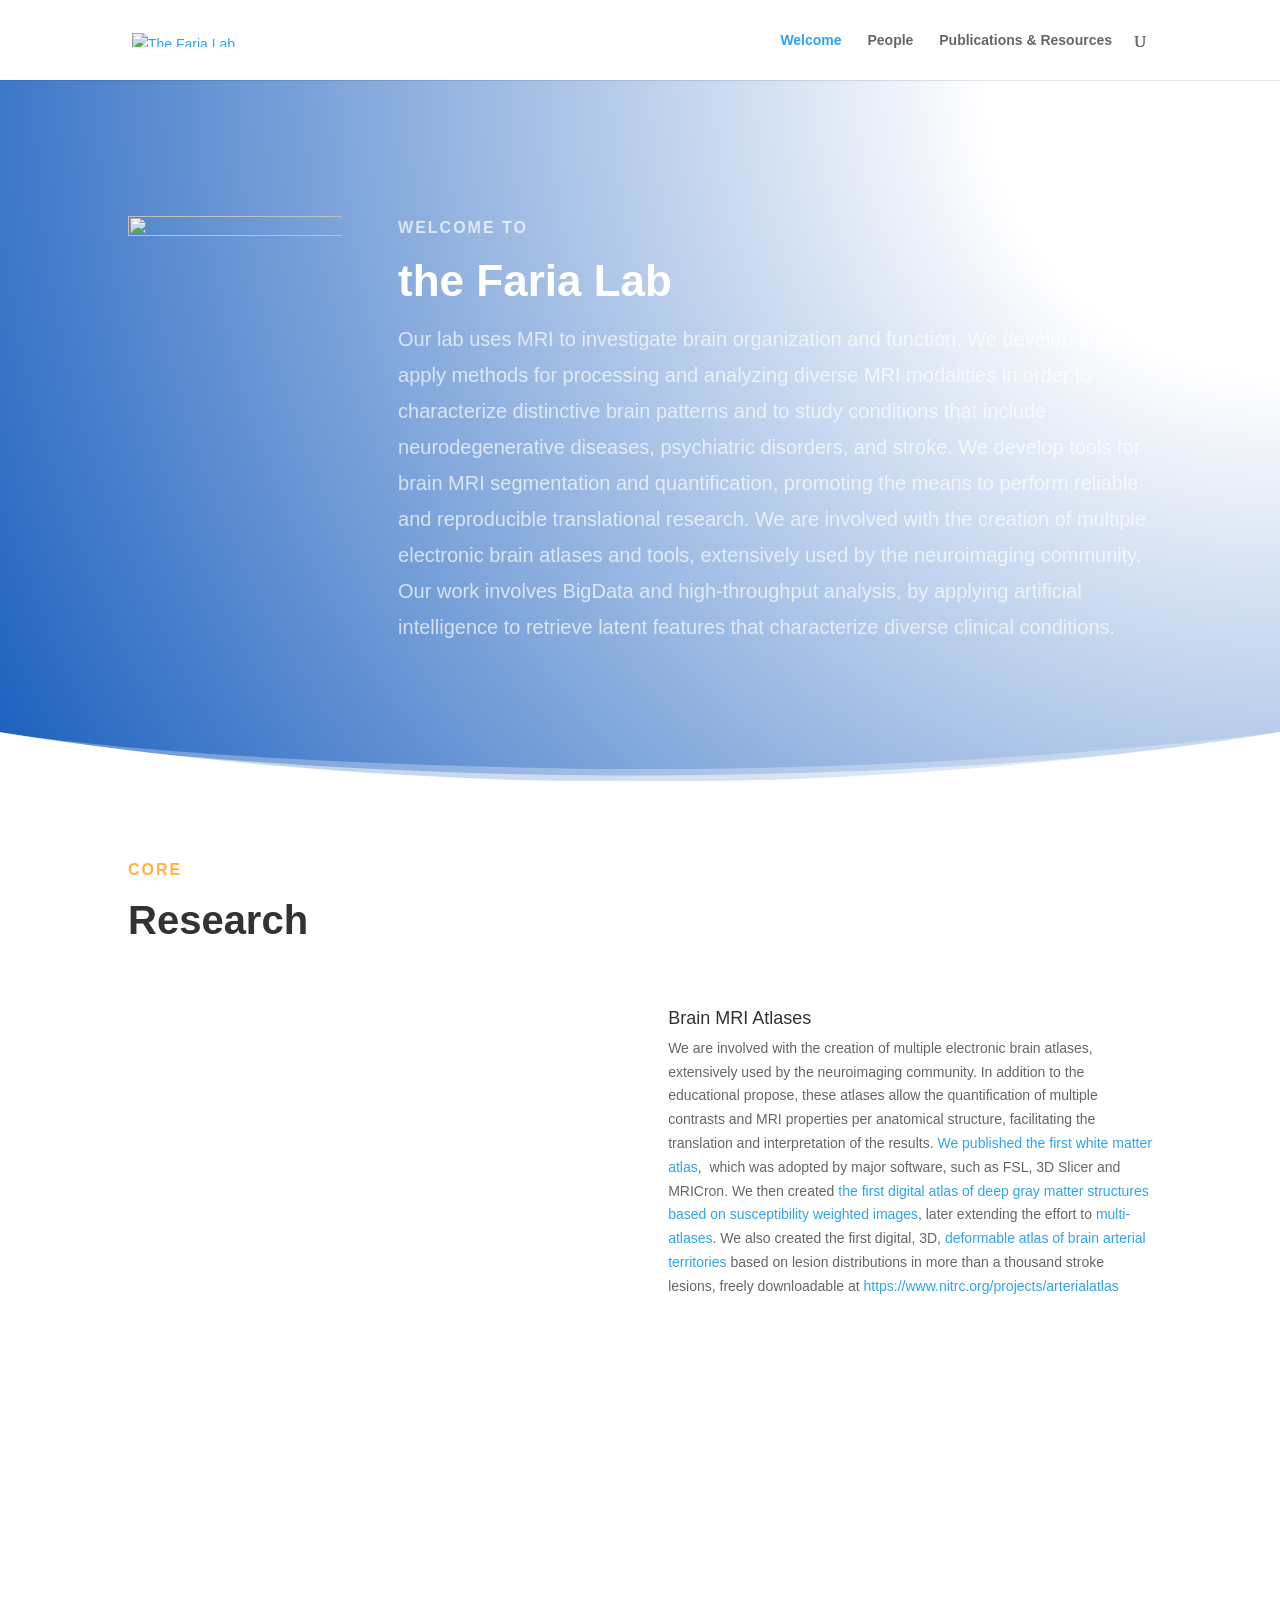
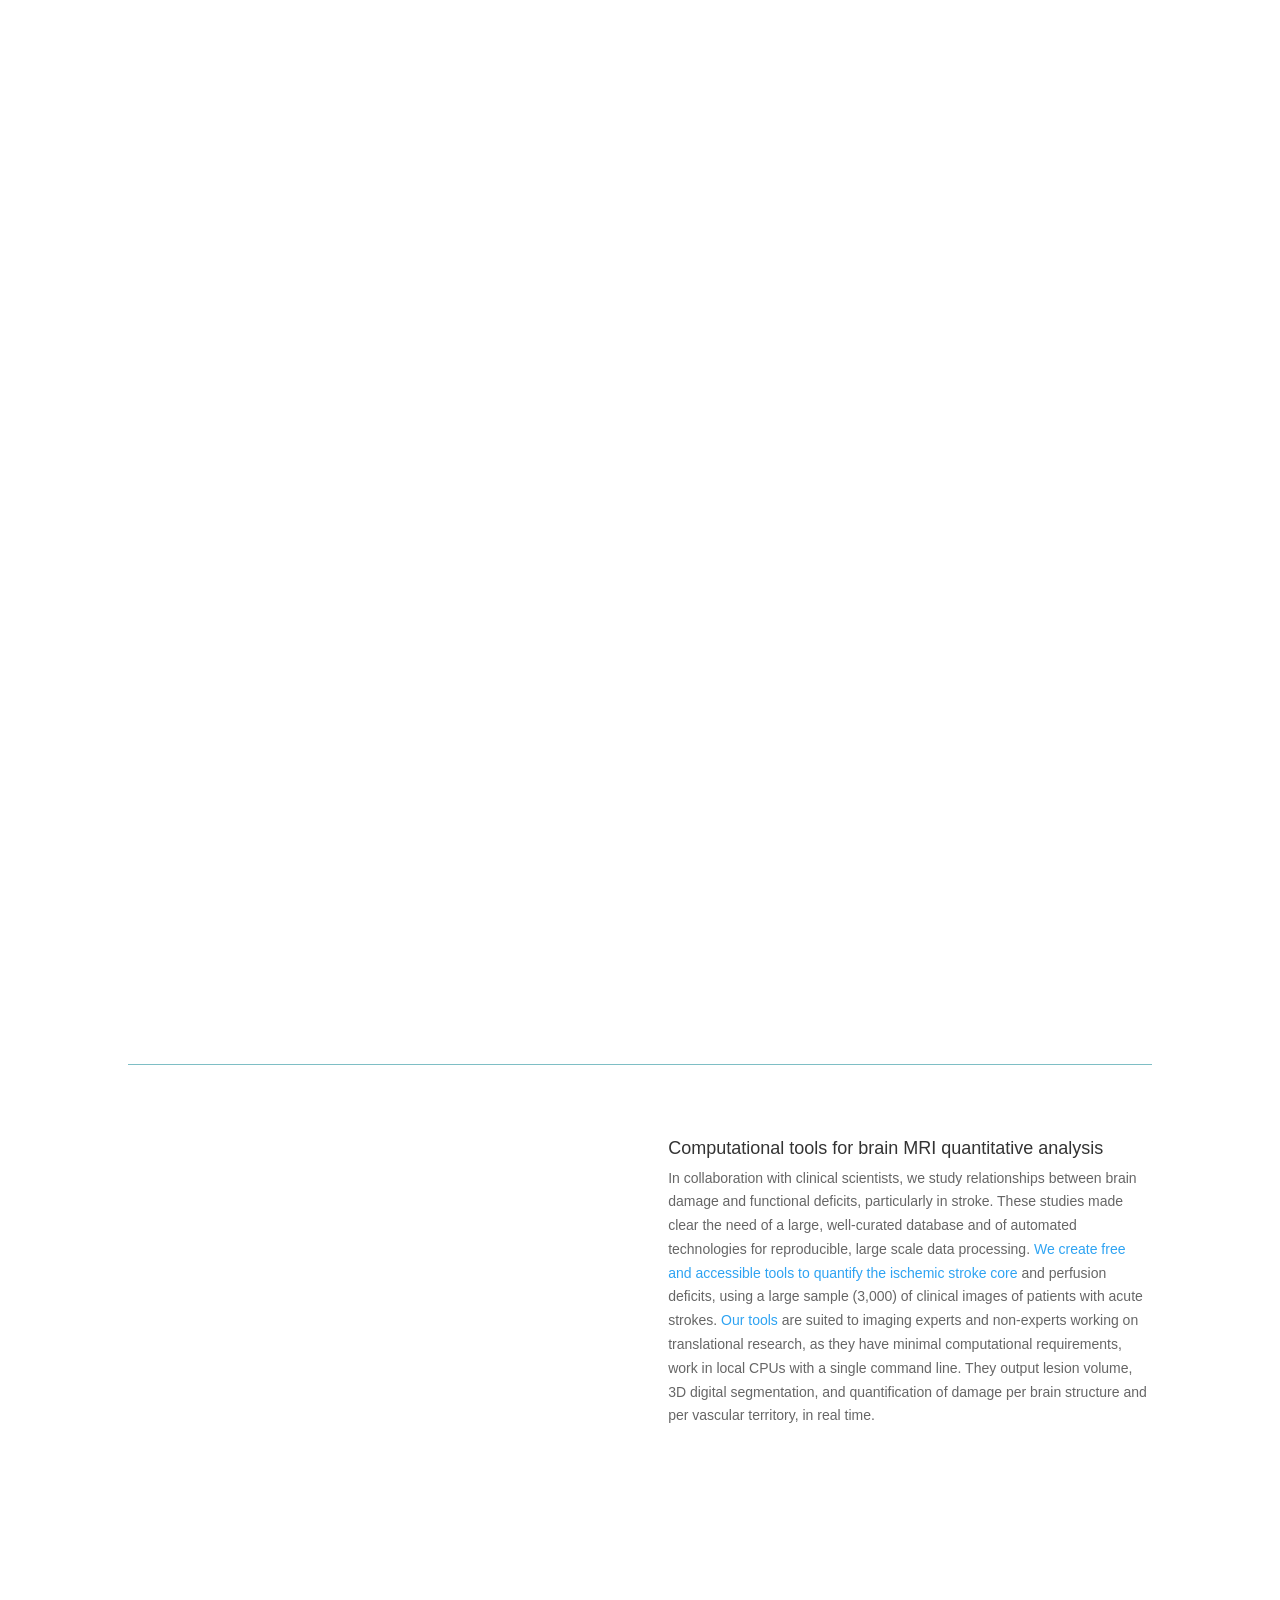
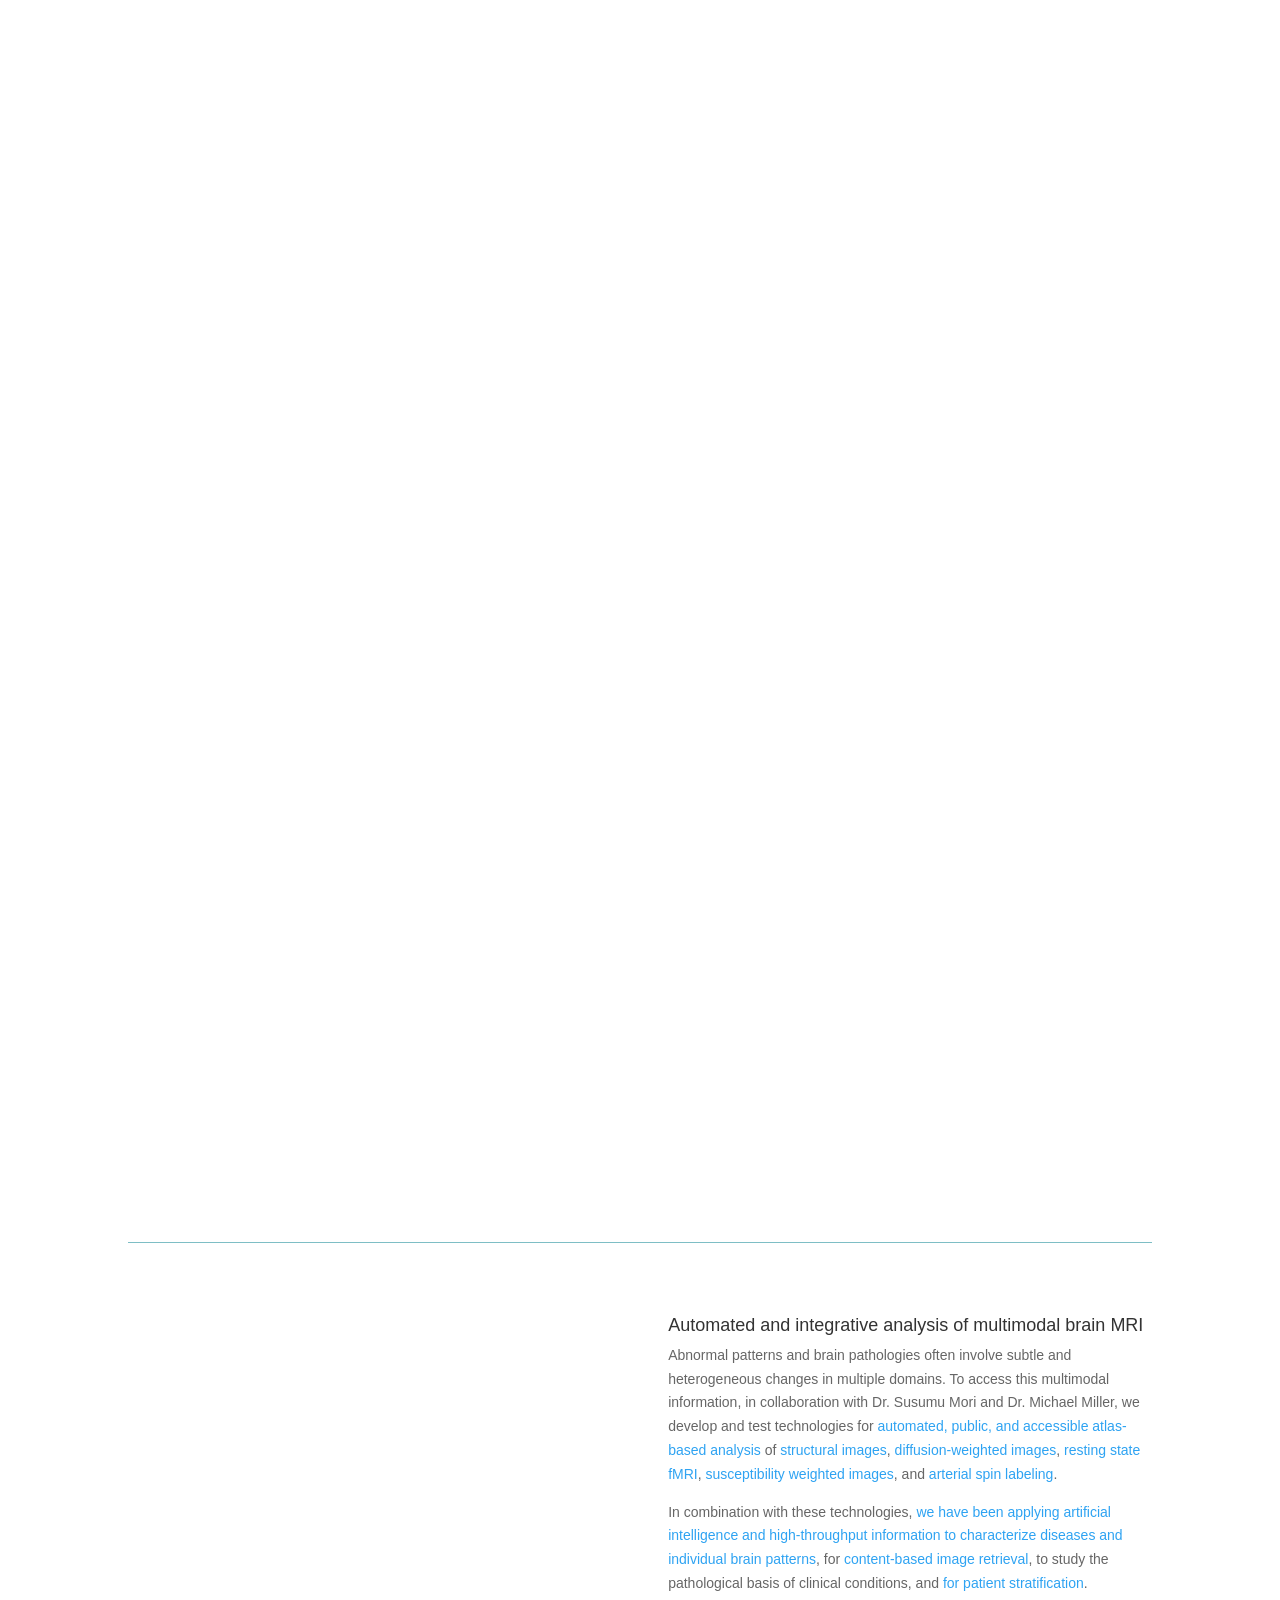
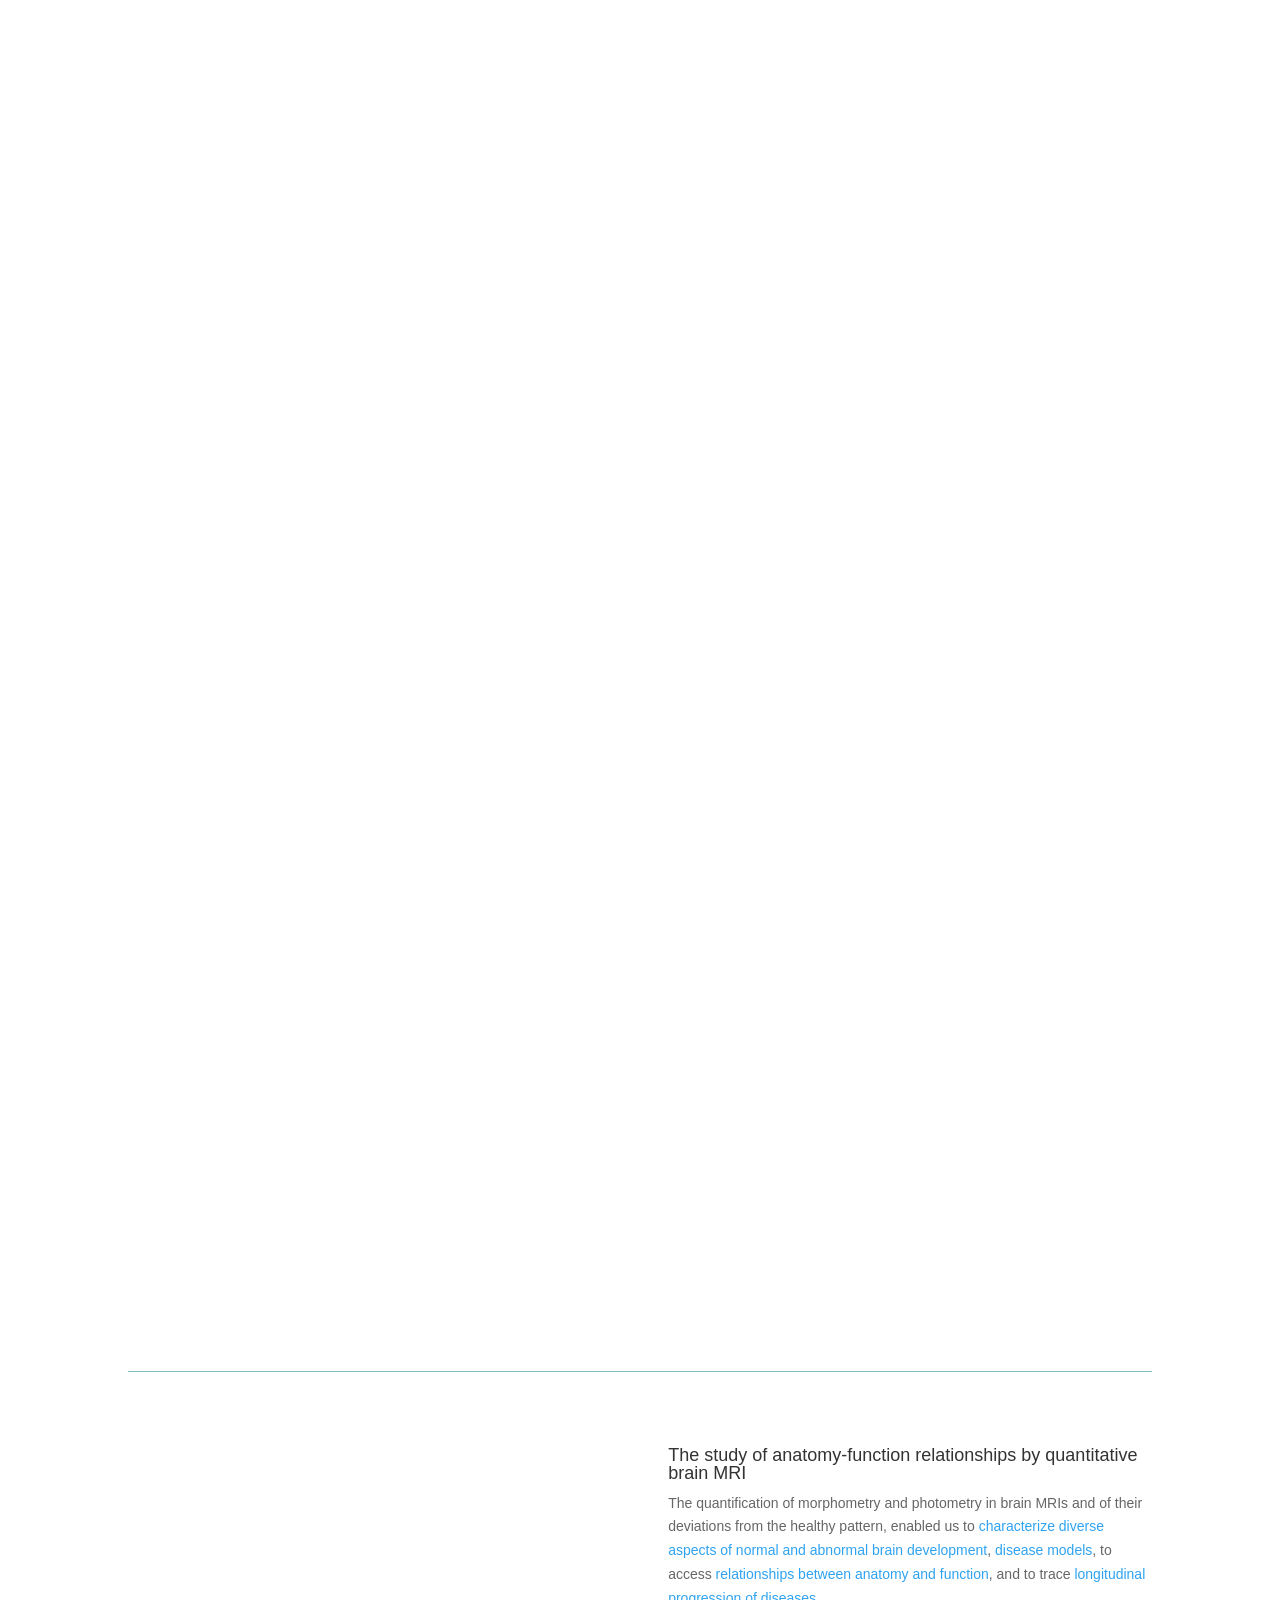
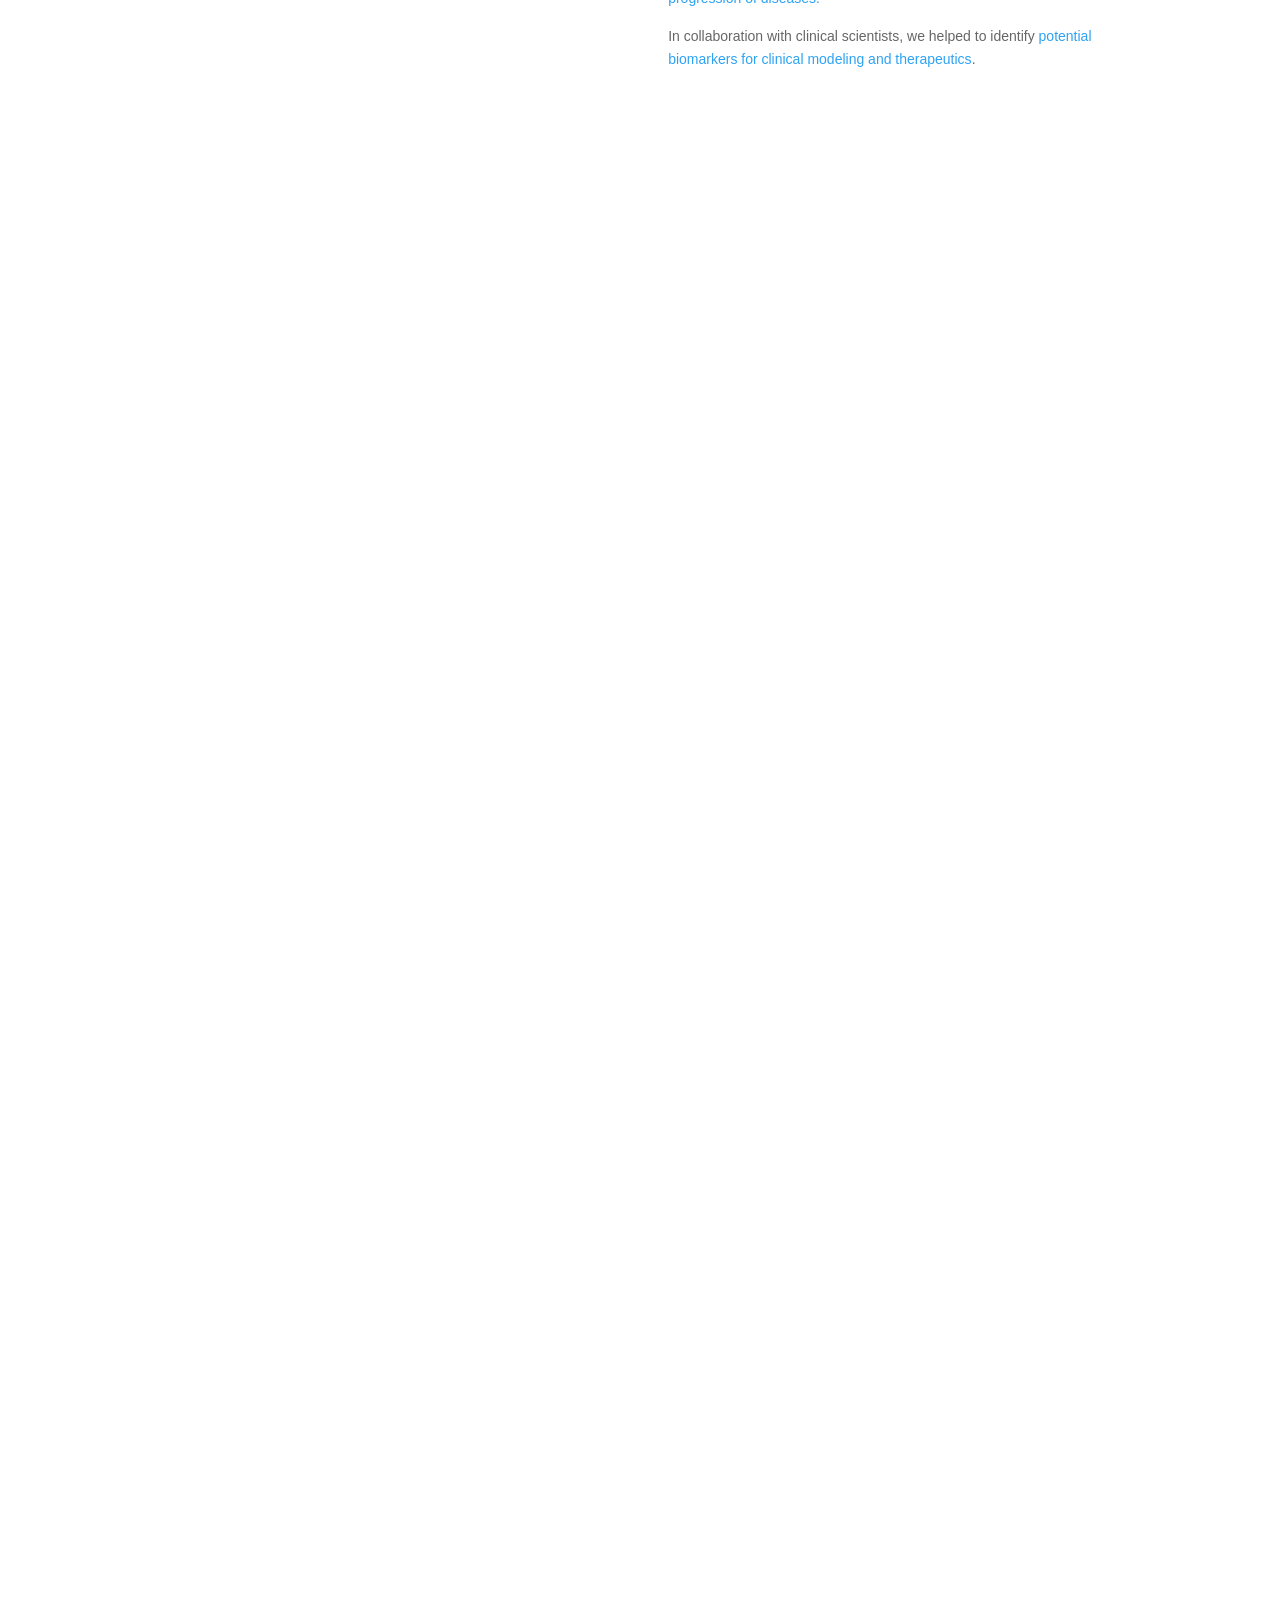
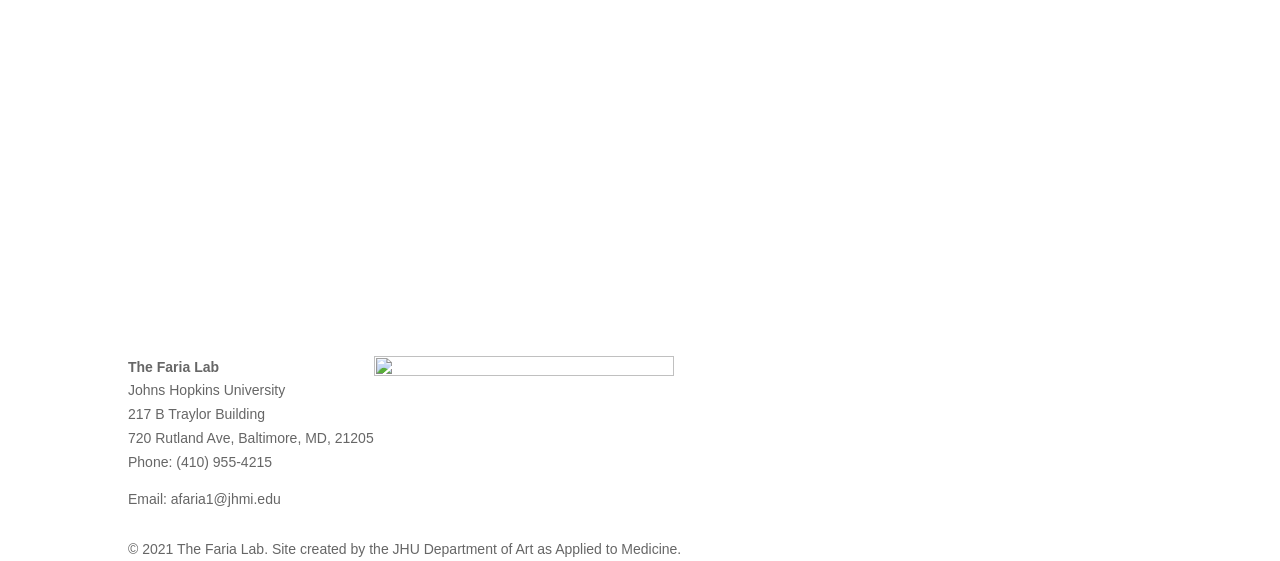
==== index.html @ 54e193db "added index.html" ====
<!DOCTYPE html>
<html lang="en-US">
<head>
	<meta charset="UTF-8" />
<meta http-equiv="X-UA-Compatible" content="IE=edge">
	<link rel="pingback" href="https://farialab.org/xmlrpc.php" />

	<script type="text/javascript">
		document.documentElement.className = 'js';
	</script>

	<title>The Faria Lab | at Johns Hopkins</title>
<link rel="preconnect" href="https://fonts.gstatic.com" crossorigin /><style id="et-divi-open-sans-inline-css">/* Original: https://fonts.googleapis.com/css?family=Open+Sans:300italic,400italic,600italic,700italic,800italic,400,300,600,700,800&#038;subset=cyrillic,cyrillic-ext,greek,greek-ext,latin,latin-ext,vietnamese&#038;display=swap *//* User Agent: Mozilla/5.0 (Unknown; Linux x86_64) AppleWebKit/538.1 (KHTML, like Gecko) Safari/538.1 Daum/4.1 */@font-face {font-family: 'Open Sans';font-style: italic;font-weight: 300;font-stretch: normal;font-display: swap;src: url(https://fonts.gstatic.com/s/opensans/v44/memQYaGs126MiZpBA-UFUIcVXSCEkx2cmqvXlWq8tWZ0Pw86hd0Rk5hkaVc.ttf) format('truetype');}@font-face {font-family: 'Open Sans';font-style: italic;font-weight: 400;font-stretch: normal;font-display: swap;src: url(https://fonts.gstatic.com/s/opensans/v44/memQYaGs126MiZpBA-UFUIcVXSCEkx2cmqvXlWq8tWZ0Pw86hd0Rk8ZkaVc.ttf) format('truetype');}@font-face {font-family: 'Open Sans';font-style: italic;font-weight: 600;font-stretch: normal;font-display: swap;src: url(https://fonts.gstatic.com/s/opensans/v44/memQYaGs126MiZpBA-UFUIcVXSCEkx2cmqvXlWq8tWZ0Pw86hd0RkxhjaVc.ttf) format('truetype');}@font-face {font-family: 'Open Sans';font-style: italic;font-weight: 700;font-stretch: normal;font-display: swap;src: url(https://fonts.gstatic.com/s/opensans/v44/memQYaGs126MiZpBA-UFUIcVXSCEkx2cmqvXlWq8tWZ0Pw86hd0RkyFjaVc.ttf) format('truetype');}@font-face {font-family: 'Open Sans';font-style: italic;font-weight: 800;font-stretch: normal;font-display: swap;src: url(https://fonts.gstatic.com/s/opensans/v44/memQYaGs126MiZpBA-UFUIcVXSCEkx2cmqvXlWq8tWZ0Pw86hd0Rk0ZjaVc.ttf) format('truetype');}@font-face {font-family: 'Open Sans';font-style: normal;font-weight: 300;font-stretch: normal;font-display: swap;src: url(https://fonts.gstatic.com/s/opensans/v44/memSYaGs126MiZpBA-UvWbX2vVnXBbObj2OVZyOOSr4dVJWUgsiH0C4n.ttf) format('truetype');}@font-face {font-family: 'Open Sans';font-style: normal;font-weight: 400;font-stretch: normal;font-display: swap;src: url(https://fonts.gstatic.com/s/opensans/v44/memSYaGs126MiZpBA-UvWbX2vVnXBbObj2OVZyOOSr4dVJWUgsjZ0C4n.ttf) format('truetype');}@font-face {font-family: 'Open Sans';font-style: normal;font-weight: 600;font-stretch: normal;font-display: swap;src: url(https://fonts.gstatic.com/s/opensans/v44/memSYaGs126MiZpBA-UvWbX2vVnXBbObj2OVZyOOSr4dVJWUgsgH1y4n.ttf) format('truetype');}@font-face {font-family: 'Open Sans';font-style: normal;font-weight: 700;font-stretch: normal;font-display: swap;src: url(https://fonts.gstatic.com/s/opensans/v44/memSYaGs126MiZpBA-UvWbX2vVnXBbObj2OVZyOOSr4dVJWUgsg-1y4n.ttf) format('truetype');}@font-face {font-family: 'Open Sans';font-style: normal;font-weight: 800;font-stretch: normal;font-display: swap;src: url(https://fonts.gstatic.com/s/opensans/v44/memSYaGs126MiZpBA-UvWbX2vVnXBbObj2OVZyOOSr4dVJWUgshZ1y4n.ttf) format('truetype');}/* User Agent: Mozilla/5.0 (Windows NT 6.1; WOW64; rv:27.0) Gecko/20100101 Firefox/27.0 */@font-face {font-family: 'Open Sans';font-style: italic;font-weight: 300;font-stretch: normal;font-display: swap;src: url(https://fonts.gstatic.com/l/font?kit=memQYaGs126MiZpBA-UFUIcVXSCEkx2cmqvXlWq8tWZ0Pw86hd0Rk5hkaVQ&skey=743457fe2cc29280&v=v44) format('woff');}@font-face {font-family: 'Open Sans';font-style: italic;font-weight: 400;font-stretch: normal;font-display: swap;src: url(https://fonts.gstatic.com/l/font?kit=memQYaGs126MiZpBA-UFUIcVXSCEkx2cmqvXlWq8tWZ0Pw86hd0Rk8ZkaVQ&skey=743457fe2cc29280&v=v44) format('woff');}@font-face {font-family: 'Open Sans';font-style: italic;font-weight: 600;font-stretch: normal;font-display: swap;src: url(https://fonts.gstatic.com/l/font?kit=memQYaGs126MiZpBA-UFUIcVXSCEkx2cmqvXlWq8tWZ0Pw86hd0RkxhjaVQ&skey=743457fe2cc29280&v=v44) format('woff');}@font-face {font-family: 'Open Sans';font-style: italic;font-weight: 700;font-stretch: normal;font-display: swap;src: url(https://fonts.gstatic.com/l/font?kit=memQYaGs126MiZpBA-UFUIcVXSCEkx2cmqvXlWq8tWZ0Pw86hd0RkyFjaVQ&skey=743457fe2cc29280&v=v44) format('woff');}@font-face {font-family: 'Open Sans';font-style: italic;font-weight: 800;font-stretch: normal;font-display: swap;src: url(https://fonts.gstatic.com/l/font?kit=memQYaGs126MiZpBA-UFUIcVXSCEkx2cmqvXlWq8tWZ0Pw86hd0Rk0ZjaVQ&skey=743457fe2cc29280&v=v44) format('woff');}@font-face {font-family: 'Open Sans';font-style: normal;font-weight: 300;font-stretch: normal;font-display: swap;src: url(https://fonts.gstatic.com/l/font?kit=memSYaGs126MiZpBA-UvWbX2vVnXBbObj2OVZyOOSr4dVJWUgsiH0C4k&skey=62c1cbfccc78b4b2&v=v44) format('woff');}@font-face {font-family: 'Open Sans';font-style: normal;font-weight: 400;font-stretch: normal;font-display: swap;src: url(https://fonts.gstatic.com/l/font?kit=memSYaGs126MiZpBA-UvWbX2vVnXBbObj2OVZyOOSr4dVJWUgsjZ0C4k&skey=62c1cbfccc78b4b2&v=v44) format('woff');}@font-face {font-family: 'Open Sans';font-style: normal;font-weight: 600;font-stretch: normal;font-display: swap;src: url(https://fonts.gstatic.com/l/font?kit=memSYaGs126MiZpBA-UvWbX2vVnXBbObj2OVZyOOSr4dVJWUgsgH1y4k&skey=62c1cbfccc78b4b2&v=v44) format('woff');}@font-face {font-family: 'Open Sans';font-style: normal;font-weight: 700;font-stretch: normal;font-display: swap;src: url(https://fonts.gstatic.com/l/font?kit=memSYaGs126MiZpBA-UvWbX2vVnXBbObj2OVZyOOSr4dVJWUgsg-1y4k&skey=62c1cbfccc78b4b2&v=v44) format('woff');}@font-face {font-family: 'Open Sans';font-style: normal;font-weight: 800;font-stretch: normal;font-display: swap;src: url(https://fonts.gstatic.com/l/font?kit=memSYaGs126MiZpBA-UvWbX2vVnXBbObj2OVZyOOSr4dVJWUgshZ1y4k&skey=62c1cbfccc78b4b2&v=v44) format('woff');}/* User Agent: Mozilla/5.0 (Windows NT 6.3; rv:39.0) Gecko/20100101 Firefox/39.0 */@font-face {font-family: 'Open Sans';font-style: italic;font-weight: 300;font-stretch: normal;font-display: swap;src: url(https://fonts.gstatic.com/s/opensans/v44/memQYaGs126MiZpBA-UFUIcVXSCEkx2cmqvXlWq8tWZ0Pw86hd0Rk5hkaVI.woff2) format('woff2');}@font-face {font-family: 'Open Sans';font-style: italic;font-weight: 400;font-stretch: normal;font-display: swap;src: url(https://fonts.gstatic.com/s/opensans/v44/memQYaGs126MiZpBA-UFUIcVXSCEkx2cmqvXlWq8tWZ0Pw86hd0Rk8ZkaVI.woff2) format('woff2');}@font-face {font-family: 'Open Sans';font-style: italic;font-weight: 600;font-stretch: normal;font-display: swap;src: url(https://fonts.gstatic.com/s/opensans/v44/memQYaGs126MiZpBA-UFUIcVXSCEkx2cmqvXlWq8tWZ0Pw86hd0RkxhjaVI.woff2) format('woff2');}@font-face {font-family: 'Open Sans';font-style: italic;font-weight: 700;font-stretch: normal;font-display: swap;src: url(https://fonts.gstatic.com/s/opensans/v44/memQYaGs126MiZpBA-UFUIcVXSCEkx2cmqvXlWq8tWZ0Pw86hd0RkyFjaVI.woff2) format('woff2');}@font-face {font-family: 'Open Sans';font-style: italic;font-weight: 800;font-stretch: normal;font-display: swap;src: url(https://fonts.gstatic.com/s/opensans/v44/memQYaGs126MiZpBA-UFUIcVXSCEkx2cmqvXlWq8tWZ0Pw86hd0Rk0ZjaVI.woff2) format('woff2');}@font-face {font-family: 'Open Sans';font-style: normal;font-weight: 300;font-stretch: normal;font-display: swap;src: url(https://fonts.gstatic.com/s/opensans/v44/memSYaGs126MiZpBA-UvWbX2vVnXBbObj2OVZyOOSr4dVJWUgsiH0C4i.woff2) format('woff2');}@font-face {font-family: 'Open Sans';font-style: normal;font-weight: 400;font-stretch: normal;font-display: swap;src: url(https://fonts.gstatic.com/s/opensans/v44/memSYaGs126MiZpBA-UvWbX2vVnXBbObj2OVZyOOSr4dVJWUgsjZ0C4i.woff2) format('woff2');}@font-face {font-family: 'Open Sans';font-style: normal;font-weight: 600;font-stretch: normal;font-display: swap;src: url(https://fonts.gstatic.com/s/opensans/v44/memSYaGs126MiZpBA-UvWbX2vVnXBbObj2OVZyOOSr4dVJWUgsgH1y4i.woff2) format('woff2');}@font-face {font-family: 'Open Sans';font-style: normal;font-weight: 700;font-stretch: normal;font-display: swap;src: url(https://fonts.gstatic.com/s/opensans/v44/memSYaGs126MiZpBA-UvWbX2vVnXBbObj2OVZyOOSr4dVJWUgsg-1y4i.woff2) format('woff2');}@font-face {font-family: 'Open Sans';font-style: normal;font-weight: 800;font-stretch: normal;font-display: swap;src: url(https://fonts.gstatic.com/s/opensans/v44/memSYaGs126MiZpBA-UvWbX2vVnXBbObj2OVZyOOSr4dVJWUgshZ1y4i.woff2) format('woff2');}</style><style id="et-builder-googlefonts-cached-inline">/* Original: https://fonts.googleapis.com/css?family=Montserrat:100,100italic,200,200italic,300,300italic,regular,italic,500,500italic,600,600italic,700,700italic,800,800italic,900,900italic&#038;subset=cyrillic,cyrillic-ext,latin,latin-ext,vietnamese&#038;display=swap *//* User Agent: Mozilla/5.0 (Unknown; Linux x86_64) AppleWebKit/538.1 (KHTML, like Gecko) Safari/538.1 Daum/4.1 */@font-face {font-family: 'Montserrat';font-style: italic;font-weight: 100;font-display: swap;src: url(https://fonts.gstatic.com/s/montserrat/v31/JTUFjIg1_i6t8kCHKm459Wx7xQYXK0vOoz6jq6R8aX8.ttf) format('truetype');}@font-face {font-family: 'Montserrat';font-style: italic;font-weight: 200;font-display: swap;src: url(https://fonts.gstatic.com/s/montserrat/v31/JTUFjIg1_i6t8kCHKm459Wx7xQYXK0vOoz6jqyR9aX8.ttf) format('truetype');}@font-face {font-family: 'Montserrat';font-style: italic;font-weight: 300;font-display: swap;src: url(https://fonts.gstatic.com/s/montserrat/v31/JTUFjIg1_i6t8kCHKm459Wx7xQYXK0vOoz6jq_p9aX8.ttf) format('truetype');}@font-face {font-family: 'Montserrat';font-style: italic;font-weight: 400;font-display: swap;src: url(https://fonts.gstatic.com/s/montserrat/v31/JTUFjIg1_i6t8kCHKm459Wx7xQYXK0vOoz6jq6R9aX8.ttf) format('truetype');}@font-face {font-family: 'Montserrat';font-style: italic;font-weight: 500;font-display: swap;src: url(https://fonts.gstatic.com/s/montserrat/v31/JTUFjIg1_i6t8kCHKm459Wx7xQYXK0vOoz6jq5Z9aX8.ttf) format('truetype');}@font-face {font-family: 'Montserrat';font-style: italic;font-weight: 600;font-display: swap;src: url(https://fonts.gstatic.com/s/montserrat/v31/JTUFjIg1_i6t8kCHKm459Wx7xQYXK0vOoz6jq3p6aX8.ttf) format('truetype');}@font-face {font-family: 'Montserrat';font-style: italic;font-weight: 700;font-display: swap;src: url(https://fonts.gstatic.com/s/montserrat/v31/JTUFjIg1_i6t8kCHKm459Wx7xQYXK0vOoz6jq0N6aX8.ttf) format('truetype');}@font-face {font-family: 'Montserrat';font-style: italic;font-weight: 800;font-display: swap;src: url(https://fonts.gstatic.com/s/montserrat/v31/JTUFjIg1_i6t8kCHKm459Wx7xQYXK0vOoz6jqyR6aX8.ttf) format('truetype');}@font-face {font-family: 'Montserrat';font-style: italic;font-weight: 900;font-display: swap;src: url(https://fonts.gstatic.com/s/montserrat/v31/JTUFjIg1_i6t8kCHKm459Wx7xQYXK0vOoz6jqw16aX8.ttf) format('truetype');}@font-face {font-family: 'Montserrat';font-style: normal;font-weight: 100;font-display: swap;src: url(https://fonts.gstatic.com/s/montserrat/v31/JTUHjIg1_i6t8kCHKm4532VJOt5-QNFgpCtr6Uw-.ttf) format('truetype');}@font-face {font-family: 'Montserrat';font-style: normal;font-weight: 200;font-display: swap;src: url(https://fonts.gstatic.com/s/montserrat/v31/JTUHjIg1_i6t8kCHKm4532VJOt5-QNFgpCvr6Ew-.ttf) format('truetype');}@font-face {font-family: 'Montserrat';font-style: normal;font-weight: 300;font-display: swap;src: url(https://fonts.gstatic.com/s/montserrat/v31/JTUHjIg1_i6t8kCHKm4532VJOt5-QNFgpCs16Ew-.ttf) format('truetype');}@font-face {font-family: 'Montserrat';font-style: normal;font-weight: 400;font-display: swap;src: url(https://fonts.gstatic.com/s/montserrat/v31/JTUHjIg1_i6t8kCHKm4532VJOt5-QNFgpCtr6Ew-.ttf) format('truetype');}@font-face {font-family: 'Montserrat';font-style: normal;font-weight: 500;font-display: swap;src: url(https://fonts.gstatic.com/s/montserrat/v31/JTUHjIg1_i6t8kCHKm4532VJOt5-QNFgpCtZ6Ew-.ttf) format('truetype');}@font-face {font-family: 'Montserrat';font-style: normal;font-weight: 600;font-display: swap;src: url(https://fonts.gstatic.com/s/montserrat/v31/JTUHjIg1_i6t8kCHKm4532VJOt5-QNFgpCu170w-.ttf) format('truetype');}@font-face {font-family: 'Montserrat';font-style: normal;font-weight: 700;font-display: swap;src: url(https://fonts.gstatic.com/s/montserrat/v31/JTUHjIg1_i6t8kCHKm4532VJOt5-QNFgpCuM70w-.ttf) format('truetype');}@font-face {font-family: 'Montserrat';font-style: normal;font-weight: 800;font-display: swap;src: url(https://fonts.gstatic.com/s/montserrat/v31/JTUHjIg1_i6t8kCHKm4532VJOt5-QNFgpCvr70w-.ttf) format('truetype');}@font-face {font-family: 'Montserrat';font-style: normal;font-weight: 900;font-display: swap;src: url(https://fonts.gstatic.com/s/montserrat/v31/JTUHjIg1_i6t8kCHKm4532VJOt5-QNFgpCvC70w-.ttf) format('truetype');}/* User Agent: Mozilla/5.0 (Windows NT 6.1; WOW64; rv:27.0) Gecko/20100101 Firefox/27.0 */@font-face {font-family: 'Montserrat';font-style: italic;font-weight: 100;font-display: swap;src: url(https://fonts.gstatic.com/l/font?kit=JTUFjIg1_i6t8kCHKm459Wx7xQYXK0vOoz6jq6R8aXw&skey=2d3c1187d5eede0f&v=v31) format('woff');}@font-face {font-family: 'Montserrat';font-style: italic;font-weight: 200;font-display: swap;src: url(https://fonts.gstatic.com/l/font?kit=JTUFjIg1_i6t8kCHKm459Wx7xQYXK0vOoz6jqyR9aXw&skey=2d3c1187d5eede0f&v=v31) format('woff');}@font-face {font-family: 'Montserrat';font-style: italic;font-weight: 300;font-display: swap;src: url(https://fonts.gstatic.com/l/font?kit=JTUFjIg1_i6t8kCHKm459Wx7xQYXK0vOoz6jq_p9aXw&skey=2d3c1187d5eede0f&v=v31) format('woff');}@font-face {font-family: 'Montserrat';font-style: italic;font-weight: 400;font-display: swap;src: url(https://fonts.gstatic.com/l/font?kit=JTUFjIg1_i6t8kCHKm459Wx7xQYXK0vOoz6jq6R9aXw&skey=2d3c1187d5eede0f&v=v31) format('woff');}@font-face {font-family: 'Montserrat';font-style: italic;font-weight: 500;font-display: swap;src: url(https://fonts.gstatic.com/l/font?kit=JTUFjIg1_i6t8kCHKm459Wx7xQYXK0vOoz6jq5Z9aXw&skey=2d3c1187d5eede0f&v=v31) format('woff');}@font-face {font-family: 'Montserrat';font-style: italic;font-weight: 600;font-display: swap;src: url(https://fonts.gstatic.com/l/font?kit=JTUFjIg1_i6t8kCHKm459Wx7xQYXK0vOoz6jq3p6aXw&skey=2d3c1187d5eede0f&v=v31) format('woff');}@font-face {font-family: 'Montserrat';font-style: italic;font-weight: 700;font-display: swap;src: url(https://fonts.gstatic.com/l/font?kit=JTUFjIg1_i6t8kCHKm459Wx7xQYXK0vOoz6jq0N6aXw&skey=2d3c1187d5eede0f&v=v31) format('woff');}@font-face {font-family: 'Montserrat';font-style: italic;font-weight: 800;font-display: swap;src: url(https://fonts.gstatic.com/l/font?kit=JTUFjIg1_i6t8kCHKm459Wx7xQYXK0vOoz6jqyR6aXw&skey=2d3c1187d5eede0f&v=v31) format('woff');}@font-face {font-family: 'Montserrat';font-style: italic;font-weight: 900;font-display: swap;src: url(https://fonts.gstatic.com/l/font?kit=JTUFjIg1_i6t8kCHKm459Wx7xQYXK0vOoz6jqw16aXw&skey=2d3c1187d5eede0f&v=v31) format('woff');}@font-face {font-family: 'Montserrat';font-style: normal;font-weight: 100;font-display: swap;src: url(https://fonts.gstatic.com/l/font?kit=JTUHjIg1_i6t8kCHKm4532VJOt5-QNFgpCtr6Uw9&skey=7bc19f711c0de8f&v=v31) format('woff');}@font-face {font-family: 'Montserrat';font-style: normal;font-weight: 200;font-display: swap;src: url(https://fonts.gstatic.com/l/font?kit=JTUHjIg1_i6t8kCHKm4532VJOt5-QNFgpCvr6Ew9&skey=7bc19f711c0de8f&v=v31) format('woff');}@font-face {font-family: 'Montserrat';font-style: normal;font-weight: 300;font-display: swap;src: url(https://fonts.gstatic.com/l/font?kit=JTUHjIg1_i6t8kCHKm4532VJOt5-QNFgpCs16Ew9&skey=7bc19f711c0de8f&v=v31) format('woff');}@font-face {font-family: 'Montserrat';font-style: normal;font-weight: 400;font-display: swap;src: url(https://fonts.gstatic.com/l/font?kit=JTUHjIg1_i6t8kCHKm4532VJOt5-QNFgpCtr6Ew9&skey=7bc19f711c0de8f&v=v31) format('woff');}@font-face {font-family: 'Montserrat';font-style: normal;font-weight: 500;font-display: swap;src: url(https://fonts.gstatic.com/l/font?kit=JTUHjIg1_i6t8kCHKm4532VJOt5-QNFgpCtZ6Ew9&skey=7bc19f711c0de8f&v=v31) format('woff');}@font-face {font-family: 'Montserrat';font-style: normal;font-weight: 600;font-display: swap;src: url(https://fonts.gstatic.com/l/font?kit=JTUHjIg1_i6t8kCHKm4532VJOt5-QNFgpCu170w9&skey=7bc19f711c0de8f&v=v31) format('woff');}@font-face {font-family: 'Montserrat';font-style: normal;font-weight: 700;font-display: swap;src: url(https://fonts.gstatic.com/l/font?kit=JTUHjIg1_i6t8kCHKm4532VJOt5-QNFgpCuM70w9&skey=7bc19f711c0de8f&v=v31) format('woff');}@font-face {font-family: 'Montserrat';font-style: normal;font-weight: 800;font-display: swap;src: url(https://fonts.gstatic.com/l/font?kit=JTUHjIg1_i6t8kCHKm4532VJOt5-QNFgpCvr70w9&skey=7bc19f711c0de8f&v=v31) format('woff');}@font-face {font-family: 'Montserrat';font-style: normal;font-weight: 900;font-display: swap;src: url(https://fonts.gstatic.com/l/font?kit=JTUHjIg1_i6t8kCHKm4532VJOt5-QNFgpCvC70w9&skey=7bc19f711c0de8f&v=v31) format('woff');}/* User Agent: Mozilla/5.0 (Windows NT 6.3; rv:39.0) Gecko/20100101 Firefox/39.0 */@font-face {font-family: 'Montserrat';font-style: italic;font-weight: 100;font-display: swap;src: url(https://fonts.gstatic.com/s/montserrat/v31/JTUFjIg1_i6t8kCHKm459Wx7xQYXK0vOoz6jq6R8aXo.woff2) format('woff2');}@font-face {font-family: 'Montserrat';font-style: italic;font-weight: 200;font-display: swap;src: url(https://fonts.gstatic.com/s/montserrat/v31/JTUFjIg1_i6t8kCHKm459Wx7xQYXK0vOoz6jqyR9aXo.woff2) format('woff2');}@font-face {font-family: 'Montserrat';font-style: italic;font-weight: 300;font-display: swap;src: url(https://fonts.gstatic.com/s/montserrat/v31/JTUFjIg1_i6t8kCHKm459Wx7xQYXK0vOoz6jq_p9aXo.woff2) format('woff2');}@font-face {font-family: 'Montserrat';font-style: italic;font-weight: 400;font-display: swap;src: url(https://fonts.gstatic.com/s/montserrat/v31/JTUFjIg1_i6t8kCHKm459Wx7xQYXK0vOoz6jq6R9aXo.woff2) format('woff2');}@font-face {font-family: 'Montserrat';font-style: italic;font-weight: 500;font-display: swap;src: url(https://fonts.gstatic.com/s/montserrat/v31/JTUFjIg1_i6t8kCHKm459Wx7xQYXK0vOoz6jq5Z9aXo.woff2) format('woff2');}@font-face {font-family: 'Montserrat';font-style: italic;font-weight: 600;font-display: swap;src: url(https://fonts.gstatic.com/s/montserrat/v31/JTUFjIg1_i6t8kCHKm459Wx7xQYXK0vOoz6jq3p6aXo.woff2) format('woff2');}@font-face {font-family: 'Montserrat';font-style: italic;font-weight: 700;font-display: swap;src: url(https://fonts.gstatic.com/s/montserrat/v31/JTUFjIg1_i6t8kCHKm459Wx7xQYXK0vOoz6jq0N6aXo.woff2) format('woff2');}@font-face {font-family: 'Montserrat';font-style: italic;font-weight: 800;font-display: swap;src: url(https://fonts.gstatic.com/s/montserrat/v31/JTUFjIg1_i6t8kCHKm459Wx7xQYXK0vOoz6jqyR6aXo.woff2) format('woff2');}@font-face {font-family: 'Montserrat';font-style: italic;font-weight: 900;font-display: swap;src: url(https://fonts.gstatic.com/s/montserrat/v31/JTUFjIg1_i6t8kCHKm459Wx7xQYXK0vOoz6jqw16aXo.woff2) format('woff2');}@font-face {font-family: 'Montserrat';font-style: normal;font-weight: 100;font-display: swap;src: url(https://fonts.gstatic.com/s/montserrat/v31/JTUHjIg1_i6t8kCHKm4532VJOt5-QNFgpCtr6Uw7.woff2) format('woff2');}@font-face {font-family: 'Montserrat';font-style: normal;font-weight: 200;font-display: swap;src: url(https://fonts.gstatic.com/s/montserrat/v31/JTUHjIg1_i6t8kCHKm4532VJOt5-QNFgpCvr6Ew7.woff2) format('woff2');}@font-face {font-family: 'Montserrat';font-style: normal;font-weight: 300;font-display: swap;src: url(https://fonts.gstatic.com/s/montserrat/v31/JTUHjIg1_i6t8kCHKm4532VJOt5-QNFgpCs16Ew7.woff2) format('woff2');}@font-face {font-family: 'Montserrat';font-style: normal;font-weight: 400;font-display: swap;src: url(https://fonts.gstatic.com/s/montserrat/v31/JTUHjIg1_i6t8kCHKm4532VJOt5-QNFgpCtr6Ew7.woff2) format('woff2');}@font-face {font-family: 'Montserrat';font-style: normal;font-weight: 500;font-display: swap;src: url(https://fonts.gstatic.com/s/montserrat/v31/JTUHjIg1_i6t8kCHKm4532VJOt5-QNFgpCtZ6Ew7.woff2) format('woff2');}@font-face {font-family: 'Montserrat';font-style: normal;font-weight: 600;font-display: swap;src: url(https://fonts.gstatic.com/s/montserrat/v31/JTUHjIg1_i6t8kCHKm4532VJOt5-QNFgpCu170w7.woff2) format('woff2');}@font-face {font-family: 'Montserrat';font-style: normal;font-weight: 700;font-display: swap;src: url(https://fonts.gstatic.com/s/montserrat/v31/JTUHjIg1_i6t8kCHKm4532VJOt5-QNFgpCuM70w7.woff2) format('woff2');}@font-face {font-family: 'Montserrat';font-style: normal;font-weight: 800;font-display: swap;src: url(https://fonts.gstatic.com/s/montserrat/v31/JTUHjIg1_i6t8kCHKm4532VJOt5-QNFgpCvr70w7.woff2) format('woff2');}@font-face {font-family: 'Montserrat';font-style: normal;font-weight: 900;font-display: swap;src: url(https://fonts.gstatic.com/s/montserrat/v31/JTUHjIg1_i6t8kCHKm4532VJOt5-QNFgpCvC70w7.woff2) format('woff2');}</style><meta name='robots' content='max-image-preview:large' />
<script type="text/javascript">
			let jqueryParams=[],jQuery=function(r){return jqueryParams=[...jqueryParams,r],jQuery},$=function(r){return jqueryParams=[...jqueryParams,r],$};window.jQuery=jQuery,window.$=jQuery;let customHeadScripts=!1;jQuery.fn=jQuery.prototype={},$.fn=jQuery.prototype={},jQuery.noConflict=function(r){if(window.jQuery)return jQuery=window.jQuery,$=window.jQuery,customHeadScripts=!0,jQuery.noConflict},jQuery.ready=function(r){jqueryParams=[...jqueryParams,r]},$.ready=function(r){jqueryParams=[...jqueryParams,r]},jQuery.load=function(r){jqueryParams=[...jqueryParams,r]},$.load=function(r){jqueryParams=[...jqueryParams,r]},jQuery.fn.ready=function(r){jqueryParams=[...jqueryParams,r]},$.fn.ready=function(r){jqueryParams=[...jqueryParams,r]};</script><link rel="alternate" type="application/rss+xml" title="The Faria Lab &raquo; Feed" href="https://farialab.org/feed/" />
<link rel="alternate" type="application/rss+xml" title="The Faria Lab &raquo; Comments Feed" href="https://farialab.org/comments/feed/" />
<link rel="alternate" title="oEmbed (JSON)" type="application/json+oembed" href="https://farialab.org/wp-json/oembed/1.0/embed?url=https%3A%2F%2Ffarialab.org%2F" />
<link rel="alternate" title="oEmbed (XML)" type="text/xml+oembed" href="https://farialab.org/wp-json/oembed/1.0/embed?url=https%3A%2F%2Ffarialab.org%2F&#038;format=xml" />
<meta content="Divi v.4.14.2" name="generator"/><style id='wp-img-auto-sizes-contain-inline-css' type='text/css'>
img:is([sizes=auto i],[sizes^="auto," i]){contain-intrinsic-size:3000px 1500px}
/*# sourceURL=wp-img-auto-sizes-contain-inline-css */
</style>
<style id='classic-theme-styles-inline-css' type='text/css'>
/*! This file is auto-generated */
.wp-block-button__link{color:#fff;background-color:#32373c;border-radius:9999px;box-shadow:none;text-decoration:none;padding:calc(.667em + 2px) calc(1.333em + 2px);font-size:1.125em}.wp-block-file__button{background:#32373c;color:#fff;text-decoration:none}
/*# sourceURL=/wp-includes/css/classic-themes.min.css */
</style>
<style id='global-styles-inline-css' type='text/css'>
:root{--wp--preset--aspect-ratio--square: 1;--wp--preset--aspect-ratio--4-3: 4/3;--wp--preset--aspect-ratio--3-4: 3/4;--wp--preset--aspect-ratio--3-2: 3/2;--wp--preset--aspect-ratio--2-3: 2/3;--wp--preset--aspect-ratio--16-9: 16/9;--wp--preset--aspect-ratio--9-16: 9/16;--wp--preset--color--black: #000000;--wp--preset--color--cyan-bluish-gray: #abb8c3;--wp--preset--color--white: #ffffff;--wp--preset--color--pale-pink: #f78da7;--wp--preset--color--vivid-red: #cf2e2e;--wp--preset--color--luminous-vivid-orange: #ff6900;--wp--preset--color--luminous-vivid-amber: #fcb900;--wp--preset--color--light-green-cyan: #7bdcb5;--wp--preset--color--vivid-green-cyan: #00d084;--wp--preset--color--pale-cyan-blue: #8ed1fc;--wp--preset--color--vivid-cyan-blue: #0693e3;--wp--preset--color--vivid-purple: #9b51e0;--wp--preset--gradient--vivid-cyan-blue-to-vivid-purple: linear-gradient(135deg,rgb(6,147,227) 0%,rgb(155,81,224) 100%);--wp--preset--gradient--light-green-cyan-to-vivid-green-cyan: linear-gradient(135deg,rgb(122,220,180) 0%,rgb(0,208,130) 100%);--wp--preset--gradient--luminous-vivid-amber-to-luminous-vivid-orange: linear-gradient(135deg,rgb(252,185,0) 0%,rgb(255,105,0) 100%);--wp--preset--gradient--luminous-vivid-orange-to-vivid-red: linear-gradient(135deg,rgb(255,105,0) 0%,rgb(207,46,46) 100%);--wp--preset--gradient--very-light-gray-to-cyan-bluish-gray: linear-gradient(135deg,rgb(238,238,238) 0%,rgb(169,184,195) 100%);--wp--preset--gradient--cool-to-warm-spectrum: linear-gradient(135deg,rgb(74,234,220) 0%,rgb(151,120,209) 20%,rgb(207,42,186) 40%,rgb(238,44,130) 60%,rgb(251,105,98) 80%,rgb(254,248,76) 100%);--wp--preset--gradient--blush-light-purple: linear-gradient(135deg,rgb(255,206,236) 0%,rgb(152,150,240) 100%);--wp--preset--gradient--blush-bordeaux: linear-gradient(135deg,rgb(254,205,165) 0%,rgb(254,45,45) 50%,rgb(107,0,62) 100%);--wp--preset--gradient--luminous-dusk: linear-gradient(135deg,rgb(255,203,112) 0%,rgb(199,81,192) 50%,rgb(65,88,208) 100%);--wp--preset--gradient--pale-ocean: linear-gradient(135deg,rgb(255,245,203) 0%,rgb(182,227,212) 50%,rgb(51,167,181) 100%);--wp--preset--gradient--electric-grass: linear-gradient(135deg,rgb(202,248,128) 0%,rgb(113,206,126) 100%);--wp--preset--gradient--midnight: linear-gradient(135deg,rgb(2,3,129) 0%,rgb(40,116,252) 100%);--wp--preset--font-size--small: 13px;--wp--preset--font-size--medium: 20px;--wp--preset--font-size--large: 36px;--wp--preset--font-size--x-large: 42px;--wp--preset--spacing--20: 0.44rem;--wp--preset--spacing--30: 0.67rem;--wp--preset--spacing--40: 1rem;--wp--preset--spacing--50: 1.5rem;--wp--preset--spacing--60: 2.25rem;--wp--preset--spacing--70: 3.38rem;--wp--preset--spacing--80: 5.06rem;--wp--preset--shadow--natural: 6px 6px 9px rgba(0, 0, 0, 0.2);--wp--preset--shadow--deep: 12px 12px 50px rgba(0, 0, 0, 0.4);--wp--preset--shadow--sharp: 6px 6px 0px rgba(0, 0, 0, 0.2);--wp--preset--shadow--outlined: 6px 6px 0px -3px rgb(255, 255, 255), 6px 6px rgb(0, 0, 0);--wp--preset--shadow--crisp: 6px 6px 0px rgb(0, 0, 0);}:where(.is-layout-flex){gap: 0.5em;}:where(.is-layout-grid){gap: 0.5em;}body .is-layout-flex{display: flex;}.is-layout-flex{flex-wrap: wrap;align-items: center;}.is-layout-flex > :is(*, div){margin: 0;}body .is-layout-grid{display: grid;}.is-layout-grid > :is(*, div){margin: 0;}:where(.wp-block-columns.is-layout-flex){gap: 2em;}:where(.wp-block-columns.is-layout-grid){gap: 2em;}:where(.wp-block-post-template.is-layout-flex){gap: 1.25em;}:where(.wp-block-post-template.is-layout-grid){gap: 1.25em;}.has-black-color{color: var(--wp--preset--color--black) !important;}.has-cyan-bluish-gray-color{color: var(--wp--preset--color--cyan-bluish-gray) !important;}.has-white-color{color: var(--wp--preset--color--white) !important;}.has-pale-pink-color{color: var(--wp--preset--color--pale-pink) !important;}.has-vivid-red-color{color: var(--wp--preset--color--vivid-red) !important;}.has-luminous-vivid-orange-color{color: var(--wp--preset--color--luminous-vivid-orange) !important;}.has-luminous-vivid-amber-color{color: var(--wp--preset--color--luminous-vivid-amber) !important;}.has-light-green-cyan-color{color: var(--wp--preset--color--light-green-cyan) !important;}.has-vivid-green-cyan-color{color: var(--wp--preset--color--vivid-green-cyan) !important;}.has-pale-cyan-blue-color{color: var(--wp--preset--color--pale-cyan-blue) !important;}.has-vivid-cyan-blue-color{color: var(--wp--preset--color--vivid-cyan-blue) !important;}.has-vivid-purple-color{color: var(--wp--preset--color--vivid-purple) !important;}.has-black-background-color{background-color: var(--wp--preset--color--black) !important;}.has-cyan-bluish-gray-background-color{background-color: var(--wp--preset--color--cyan-bluish-gray) !important;}.has-white-background-color{background-color: var(--wp--preset--color--white) !important;}.has-pale-pink-background-color{background-color: var(--wp--preset--color--pale-pink) !important;}.has-vivid-red-background-color{background-color: var(--wp--preset--color--vivid-red) !important;}.has-luminous-vivid-orange-background-color{background-color: var(--wp--preset--color--luminous-vivid-orange) !important;}.has-luminous-vivid-amber-background-color{background-color: var(--wp--preset--color--luminous-vivid-amber) !important;}.has-light-green-cyan-background-color{background-color: var(--wp--preset--color--light-green-cyan) !important;}.has-vivid-green-cyan-background-color{background-color: var(--wp--preset--color--vivid-green-cyan) !important;}.has-pale-cyan-blue-background-color{background-color: var(--wp--preset--color--pale-cyan-blue) !important;}.has-vivid-cyan-blue-background-color{background-color: var(--wp--preset--color--vivid-cyan-blue) !important;}.has-vivid-purple-background-color{background-color: var(--wp--preset--color--vivid-purple) !important;}.has-black-border-color{border-color: var(--wp--preset--color--black) !important;}.has-cyan-bluish-gray-border-color{border-color: var(--wp--preset--color--cyan-bluish-gray) !important;}.has-white-border-color{border-color: var(--wp--preset--color--white) !important;}.has-pale-pink-border-color{border-color: var(--wp--preset--color--pale-pink) !important;}.has-vivid-red-border-color{border-color: var(--wp--preset--color--vivid-red) !important;}.has-luminous-vivid-orange-border-color{border-color: var(--wp--preset--color--luminous-vivid-orange) !important;}.has-luminous-vivid-amber-border-color{border-color: var(--wp--preset--color--luminous-vivid-amber) !important;}.has-light-green-cyan-border-color{border-color: var(--wp--preset--color--light-green-cyan) !important;}.has-vivid-green-cyan-border-color{border-color: var(--wp--preset--color--vivid-green-cyan) !important;}.has-pale-cyan-blue-border-color{border-color: var(--wp--preset--color--pale-cyan-blue) !important;}.has-vivid-cyan-blue-border-color{border-color: var(--wp--preset--color--vivid-cyan-blue) !important;}.has-vivid-purple-border-color{border-color: var(--wp--preset--color--vivid-purple) !important;}.has-vivid-cyan-blue-to-vivid-purple-gradient-background{background: var(--wp--preset--gradient--vivid-cyan-blue-to-vivid-purple) !important;}.has-light-green-cyan-to-vivid-green-cyan-gradient-background{background: var(--wp--preset--gradient--light-green-cyan-to-vivid-green-cyan) !important;}.has-luminous-vivid-amber-to-luminous-vivid-orange-gradient-background{background: var(--wp--preset--gradient--luminous-vivid-amber-to-luminous-vivid-orange) !important;}.has-luminous-vivid-orange-to-vivid-red-gradient-background{background: var(--wp--preset--gradient--luminous-vivid-orange-to-vivid-red) !important;}.has-very-light-gray-to-cyan-bluish-gray-gradient-background{background: var(--wp--preset--gradient--very-light-gray-to-cyan-bluish-gray) !important;}.has-cool-to-warm-spectrum-gradient-background{background: var(--wp--preset--gradient--cool-to-warm-spectrum) !important;}.has-blush-light-purple-gradient-background{background: var(--wp--preset--gradient--blush-light-purple) !important;}.has-blush-bordeaux-gradient-background{background: var(--wp--preset--gradient--blush-bordeaux) !important;}.has-luminous-dusk-gradient-background{background: var(--wp--preset--gradient--luminous-dusk) !important;}.has-pale-ocean-gradient-background{background: var(--wp--preset--gradient--pale-ocean) !important;}.has-electric-grass-gradient-background{background: var(--wp--preset--gradient--electric-grass) !important;}.has-midnight-gradient-background{background: var(--wp--preset--gradient--midnight) !important;}.has-small-font-size{font-size: var(--wp--preset--font-size--small) !important;}.has-medium-font-size{font-size: var(--wp--preset--font-size--medium) !important;}.has-large-font-size{font-size: var(--wp--preset--font-size--large) !important;}.has-x-large-font-size{font-size: var(--wp--preset--font-size--x-large) !important;}
/*# sourceURL=global-styles-inline-css */
</style>

<style id='divi-style-inline-inline-css' type='text/css'>
/*!
Theme Name: Divi
Theme URI: http://www.elegantthemes.com/gallery/divi/
Version: 4.14.2
Description: Smart. Flexible. Beautiful. Divi is the most powerful theme in our collection.
Author: Elegant Themes
Author URI: http://www.elegantthemes.com
License: GNU General Public License v2
License URI: http://www.gnu.org/licenses/gpl-2.0.html
*/

a,abbr,acronym,address,applet,b,big,blockquote,body,center,cite,code,dd,del,dfn,div,dl,dt,em,fieldset,font,form,h1,h2,h3,h4,h5,h6,html,i,iframe,img,ins,kbd,label,legend,li,object,ol,p,pre,q,s,samp,small,span,strike,strong,sub,sup,tt,u,ul,var{margin:0;padding:0;border:0;outline:0;font-size:100%;-ms-text-size-adjust:100%;-webkit-text-size-adjust:100%;vertical-align:baseline;background:transparent}body{line-height:1}ol,ul{list-style:none}blockquote,q{quotes:none}blockquote:after,blockquote:before,q:after,q:before{content:"";content:none}blockquote{margin:20px 0 30px;border-left:5px solid;padding-left:20px}:focus{outline:0}del{text-decoration:line-through}pre{overflow:auto;padding:10px}figure{margin:0}table{border-collapse:collapse;border-spacing:0}article,aside,footer,header,hgroup,nav,section{display:block}body{font-family:Open Sans,Arial,sans-serif;font-size:14px;color:#666;background-color:#fff;line-height:1.7em;font-weight:500;-webkit-font-smoothing:antialiased;-moz-osx-font-smoothing:grayscale}body.page-template-page-template-blank-php #page-container{padding-top:0!important}body.et_cover_background{background-size:cover!important;background-position:top!important;background-repeat:no-repeat!important;background-attachment:fixed}a{color:#2ea3f2}a,a:hover{text-decoration:none}p{padding-bottom:1em}p:not(.has-background):last-of-type{padding-bottom:0}p.et_normal_padding{padding-bottom:1em}strong{font-weight:700}cite,em,i{font-style:italic}code,pre{font-family:Courier New,monospace;margin-bottom:10px}ins{text-decoration:none}sub,sup{height:0;line-height:1;position:relative;vertical-align:baseline}sup{bottom:.8em}sub{top:.3em}dl{margin:0 0 1.5em}dl dt{font-weight:700}dd{margin-left:1.5em}blockquote p{padding-bottom:0}embed,iframe,object,video{max-width:100%}h1,h2,h3,h4,h5,h6{color:#333;padding-bottom:10px;line-height:1em;font-weight:500}h1 a,h2 a,h3 a,h4 a,h5 a,h6 a{color:inherit}h1{font-size:30px}h2{font-size:26px}h3{font-size:22px}h4{font-size:18px}h5{font-size:16px}h6{font-size:14px}input{-webkit-appearance:none}input[type=checkbox]{-webkit-appearance:checkbox}input[type=radio]{-webkit-appearance:radio}input.text,input.title,input[type=email],input[type=password],input[type=tel],input[type=text],select,textarea{background-color:#fff;border:1px solid #bbb;padding:2px;color:#4e4e4e}input.text:focus,input.title:focus,input[type=text]:focus,select:focus,textarea:focus{border-color:#2d3940;color:#3e3e3e}input.text,input.title,input[type=text],select,textarea{margin:0}textarea{padding:4px}button,input,select,textarea{font-family:inherit}img{max-width:100%;height:auto}.clear{clear:both}br.clear{margin:0;padding:0}.pagination{clear:both}#et_search_icon:hover,.et-social-icon a:hover,.et_password_protected_form .et_submit_button,.form-submit .et_pb_buttontton.alt.disabled,.nav-single a,.posted_in a{color:#2ea3f2}.et-search-form,blockquote{border-color:#2ea3f2}#main-content{background-color:#fff}.container{width:80%;max-width:1080px;margin:auto;position:relative}body:not(.et-tb) #main-content .container,body:not(.et-tb-has-header) #main-content .container{padding-top:58px}.et_full_width_page #main-content .container:before{display:none}.main_title{margin-bottom:20px}.et_password_protected_form .et_submit_button:hover,.form-submit .et_pb_button:hover{background:rgba(0,0,0,.05)}.et_button_icon_visible .et_pb_button{padding-right:2em;padding-left:.7em}.et_button_icon_visible .et_pb_button:after{opacity:1;margin-left:0}.et_button_left .et_pb_button:hover:after{left:.15em}.et_button_left .et_pb_button:after{margin-left:0;left:1em}.et_button_icon_visible.et_button_left .et_pb_button,.et_button_left .et_pb_button:hover,.et_button_left .et_pb_module .et_pb_button:hover{padding-left:2em;padding-right:.7em}.et_button_icon_visible.et_button_left .et_pb_button:after,.et_button_left .et_pb_button:hover:after{left:.15em}.et_password_protected_form .et_submit_button:hover,.form-submit .et_pb_button:hover{padding:.3em 1em}.et_button_no_icon .et_pb_button:after{display:none}.et_button_no_icon.et_button_icon_visible.et_button_left .et_pb_button,.et_button_no_icon.et_button_left .et_pb_button:hover,.et_button_no_icon .et_pb_button,.et_button_no_icon .et_pb_button:hover{padding:.3em 1em!important}.et_button_custom_icon .et_pb_button:after{line-height:1.7em}.et_button_custom_icon.et_button_icon_visible .et_pb_button:after,.et_button_custom_icon .et_pb_button:hover:after{margin-left:.3em}#left-area .post_format-post-format-gallery .wp-block-gallery:first-of-type{padding:0;margin-bottom:-16px}.entry-content table:not(.variations){border:1px solid #eee;margin:0 0 15px;text-align:left;width:100%}.entry-content thead th,.entry-content tr th{color:#555;font-weight:700;padding:9px 24px}.entry-content tr td{border-top:1px solid #eee;padding:6px 24px}#left-area ul,.entry-content ul,.et-l--body ul,.et-l--footer ul,.et-l--header ul{list-style-type:disc;padding:0 0 23px 1em;line-height:26px}#left-area ol,.entry-content ol,.et-l--body ol,.et-l--footer ol,.et-l--header ol{list-style-type:decimal;list-style-position:inside;padding:0 0 23px;line-height:26px}#left-area ul li ul,.entry-content ul li ol{padding:2px 0 2px 20px}#left-area ol li ul,.entry-content ol li ol,.et-l--body ol li ol,.et-l--footer ol li ol,.et-l--header ol li ol{padding:2px 0 2px 35px}#left-area ul.wp-block-gallery{display:-webkit-box;display:-ms-flexbox;display:flex;-ms-flex-wrap:wrap;flex-wrap:wrap;list-style-type:none;padding:0}#left-area ul.products{padding:0!important;line-height:1.7!important;list-style:none!important}.gallery-item a{display:block}.gallery-caption,.gallery-item a{width:90%}#wpadminbar{z-index:100001}#left-area .post-meta{font-size:14px;padding-bottom:15px}#left-area .post-meta a{text-decoration:none;color:#666}#left-area .et_featured_image{padding-bottom:7px}.single .post{padding-bottom:25px}body.single .et_audio_content{margin-bottom:-6px}.nav-single a{text-decoration:none;color:#2ea3f2;font-size:14px;font-weight:400}.nav-previous{float:left}.nav-next{float:right}.et_password_protected_form p input{background-color:#eee;border:none!important;width:100%!important;border-radius:0!important;font-size:14px;color:#999!important;padding:16px!important;-webkit-box-sizing:border-box;box-sizing:border-box}.et_password_protected_form label{display:none}.et_password_protected_form .et_submit_button{font-family:inherit;display:block;float:right;margin:8px auto 0;cursor:pointer}.post-password-required p.nocomments.container{max-width:100%}.post-password-required p.nocomments.container:before{display:none}.aligncenter,div.post .new-post .aligncenter{display:block;margin-left:auto;margin-right:auto}.wp-caption{border:1px solid #ddd;text-align:center;background-color:#f3f3f3;margin-bottom:10px;max-width:96%;padding:8px}.wp-caption.alignleft{margin:0 30px 20px 0}.wp-caption.alignright{margin:0 0 20px 30px}.wp-caption img{margin:0;padding:0;border:0}.wp-caption p.wp-caption-text{font-size:12px;padding:0 4px 5px;margin:0}.alignright{float:right}.alignleft{float:left}img.alignleft{display:inline;float:left;margin-right:15px}img.alignright{display:inline;float:right;margin-left:15px}.page.et_pb_pagebuilder_layout #main-content{background-color:transparent}body #main-content .et_builder_inner_content>h1,body #main-content .et_builder_inner_content>h2,body #main-content .et_builder_inner_content>h3,body #main-content .et_builder_inner_content>h4,body #main-content .et_builder_inner_content>h5,body #main-content .et_builder_inner_content>h6{line-height:1.4em}body #main-content .et_builder_inner_content>p{line-height:1.7em}.wp-block-pullquote{margin:20px 0 30px}.wp-block-pullquote.has-background blockquote{border-left:none}.wp-block-group.has-background{padding:1.5em 1.5em .5em}@media (min-width:981px){#left-area{width:79.125%;padding-bottom:23px}#main-content .container:before{content:"";position:absolute;top:0;height:100%;width:1px;background-color:#e2e2e2}.et_full_width_page #left-area,.et_no_sidebar #left-area{float:none;width:100%!important}.et_full_width_page #left-area{padding-bottom:0}.et_no_sidebar #main-content .container:before{display:none}}@media (max-width:980px){#page-container{padding-top:80px}.et-tb #page-container,.et-tb-has-header #page-container{padding-top:0!important}#left-area,#sidebar{width:100%!important}#main-content .container:before{display:none!important}.et_full_width_page .et_gallery_item:nth-child(4n+1){clear:none}}@media print{#page-container{padding-top:0!important}}#wp-admin-bar-et-use-visual-builder a:before{font-family:ETmodules!important;content:"\e625";font-size:30px!important;width:28px;margin-top:-3px;color:#974df3!important}#wp-admin-bar-et-use-visual-builder:hover a:before{color:#fff!important}#wp-admin-bar-et-use-visual-builder:hover a,#wp-admin-bar-et-use-visual-builder a:hover{transition:background-color .5s ease;-webkit-transition:background-color .5s ease;-moz-transition:background-color .5s ease;background-color:#7e3bd0!important;color:#fff!important}* html .clearfix,:first-child+html .clearfix{zoom:1}.iphone .et_pb_section_video_bg video::-webkit-media-controls-start-playback-button{display:none!important;-webkit-appearance:none}.et_mobile_device .et_pb_section_parallax .et_pb_parallax_css{background-attachment:scroll}.et-social-facebook a.icon:before{content:"\e093"}.et-social-twitter a.icon:before{content:"\e094"}.et-social-google-plus a.icon:before{content:"\e096"}.et-social-instagram a.icon:before{content:"\e09a"}.et-social-rss a.icon:before{content:"\e09e"}.ai1ec-single-event:after{content:" ";display:table;clear:both}.evcal_event_details .evcal_evdata_cell .eventon_details_shading_bot.eventon_details_shading_bot{z-index:3}.wp-block-divi-layout{margin-bottom:1em}*{-webkit-box-sizing:border-box;box-sizing:border-box}#et-info-email:before,#et-info-phone:before,#et_search_icon:before,.comment-reply-link:after,.et-cart-info span:before,.et-pb-arrow-next:before,.et-pb-arrow-prev:before,.et-social-icon a:before,.et_audio_container .mejs-playpause-button button:before,.et_audio_container .mejs-volume-button button:before,.et_overlay:before,.et_password_protected_form .et_submit_button:after,.et_pb_button:after,.et_pb_contact_reset:after,.et_pb_contact_submit:after,.et_pb_font_icon:before,.et_pb_newsletter_button:after,.et_pb_pricing_table_button:after,.et_pb_promo_button:after,.et_pb_testimonial:before,.et_pb_toggle_title:before,.form-submit .et_pb_button:after,.mobile_menu_bar:before,a.et_pb_more_button:after{font-family:ETmodules!important;speak:none;font-style:normal;font-weight:400;-webkit-font-feature-settings:normal;font-feature-settings:normal;font-variant:normal;text-transform:none;line-height:1;-webkit-font-smoothing:antialiased;-moz-osx-font-smoothing:grayscale;text-shadow:0 0;direction:ltr}.et-pb-icon,.et_pb_custom_button_icon.et_pb_button:after,.et_pb_login .et_pb_custom_button_icon.et_pb_button:after,.et_pb_woo_custom_button_icon .button.et_pb_custom_button_icon.et_pb_button:after,.et_pb_woo_custom_button_icon .button.et_pb_custom_button_icon.et_pb_button:hover:after{content:attr(data-icon)}.et-pb-icon{font-family:ETmodules;speak:none;font-weight:400;-webkit-font-feature-settings:normal;font-feature-settings:normal;font-variant:normal;text-transform:none;line-height:1;-webkit-font-smoothing:antialiased;font-size:96px;font-style:normal;display:inline-block;-webkit-box-sizing:border-box;box-sizing:border-box;direction:ltr}#et-ajax-saving{display:none;-webkit-transition:background .3s,-webkit-box-shadow .3s;transition:background .3s,-webkit-box-shadow .3s;transition:background .3s,box-shadow .3s;transition:background .3s,box-shadow .3s,-webkit-box-shadow .3s;-webkit-box-shadow:rgba(0,139,219,.247059) 0 0 60px;box-shadow:0 0 60px rgba(0,139,219,.247059);position:fixed;top:50%;left:50%;width:50px;height:50px;background:#fff;border-radius:50px;margin:-25px 0 0 -25px;z-index:999999;text-align:center}#et-ajax-saving img{margin:9px}.et-safe-mode-indicator,.et-safe-mode-indicator:focus,.et-safe-mode-indicator:hover{-webkit-box-shadow:0 5px 10px rgba(41,196,169,.15);box-shadow:0 5px 10px rgba(41,196,169,.15);background:#29c4a9;color:#fff;font-size:14px;font-weight:600;padding:12px;line-height:16px;border-radius:3px;position:fixed;bottom:30px;right:30px;z-index:999999;text-decoration:none;font-family:Open Sans,sans-serif;-webkit-font-smoothing:antialiased;-moz-osx-font-smoothing:grayscale}.et_pb_button{font-size:20px;font-weight:500;padding:.3em 1em;line-height:1.7em!important;background-color:transparent;background-size:cover;background-position:50%;background-repeat:no-repeat;border:2px solid;border-radius:3px;-webkit-transition-duration:.2s;transition-duration:.2s;-webkit-transition-property:all!important;transition-property:all!important}.et_pb_button,.et_pb_button_inner{position:relative}.et_pb_button:hover,.et_pb_module .et_pb_button:hover{border:2px solid transparent;padding:.3em 2em .3em .7em}.et_pb_button:hover{background-color:hsla(0,0%,100%,.2)}.et_pb_bg_layout_light.et_pb_button:hover,.et_pb_bg_layout_light .et_pb_button:hover{background-color:rgba(0,0,0,.05)}.et_pb_button:after,.et_pb_button:before{font-size:32px;line-height:1em;content:"\35";opacity:0;position:absolute;margin-left:-1em;-webkit-transition:all .2s;transition:all .2s;text-transform:none;-webkit-font-feature-settings:"kern" off;font-feature-settings:"kern" off;font-variant:none;font-style:normal;font-weight:400;text-shadow:none}.et_pb_button.et_hover_enabled:hover:after,.et_pb_button.et_pb_hovered:hover:after{-webkit-transition:none!important;transition:none!important}.et_pb_button:before{display:none}.et_pb_button:hover:after{opacity:1;margin-left:0}.et_pb_column_1_3 h1,.et_pb_column_1_4 h1,.et_pb_column_1_5 h1,.et_pb_column_1_6 h1,.et_pb_column_2_5 h1{font-size:26px}.et_pb_column_1_3 h2,.et_pb_column_1_4 h2,.et_pb_column_1_5 h2,.et_pb_column_1_6 h2,.et_pb_column_2_5 h2{font-size:23px}.et_pb_column_1_3 h3,.et_pb_column_1_4 h3,.et_pb_column_1_5 h3,.et_pb_column_1_6 h3,.et_pb_column_2_5 h3{font-size:20px}.et_pb_column_1_3 h4,.et_pb_column_1_4 h4,.et_pb_column_1_5 h4,.et_pb_column_1_6 h4,.et_pb_column_2_5 h4{font-size:18px}.et_pb_column_1_3 h5,.et_pb_column_1_4 h5,.et_pb_column_1_5 h5,.et_pb_column_1_6 h5,.et_pb_column_2_5 h5{font-size:16px}.et_pb_column_1_3 h6,.et_pb_column_1_4 h6,.et_pb_column_1_5 h6,.et_pb_column_1_6 h6,.et_pb_column_2_5 h6{font-size:15px}.et_pb_bg_layout_dark,.et_pb_bg_layout_dark h1,.et_pb_bg_layout_dark h2,.et_pb_bg_layout_dark h3,.et_pb_bg_layout_dark h4,.et_pb_bg_layout_dark h5,.et_pb_bg_layout_dark h6{color:#fff!important}.et_pb_module.et_pb_text_align_left{text-align:left}.et_pb_module.et_pb_text_align_center{text-align:center}.et_pb_module.et_pb_text_align_right{text-align:right}.et_pb_module.et_pb_text_align_justified{text-align:justify}.clearfix:after{visibility:hidden;display:block;font-size:0;content:" ";clear:both;height:0}.et_pb_bg_layout_light .et_pb_more_button{color:#2ea3f2}.et_builder_inner_content{position:relative;z-index:1}header .et_builder_inner_content{z-index:2}.et_pb_css_mix_blend_mode_passthrough{mix-blend-mode:unset!important}.et_pb_image_container{margin:-20px -20px 29px}.et_pb_module_inner{position:relative}.et_hover_enabled_preview{z-index:2}.et_hover_enabled:hover{position:relative;z-index:2}.et_pb_all_tabs,.et_pb_module,.et_pb_posts_nav a,.et_pb_tab,.et_pb_with_background{background-size:cover;background-position:50%;background-repeat:no-repeat}.et_pb_with_border{position:relative;border:0 solid #333}.post-password-required .et_pb_row{padding:0;width:100%}.post-password-required .et_password_protected_form{min-height:0}body.et_pb_pagebuilder_layout.et_pb_show_title .post-password-required .et_password_protected_form h1,body:not(.et_pb_pagebuilder_layout) .post-password-required .et_password_protected_form h1{display:none}.et_pb_no_bg{padding:0!important}.et_overlay.et_pb_inline_icon:before,.et_pb_inline_icon:before{content:attr(data-icon)}.et_pb_more_button{color:inherit;text-shadow:none;text-decoration:none;display:inline-block;margin-top:20px}.et_parallax_bg_wrap{overflow:hidden;position:absolute;top:0;right:0;bottom:0;left:0}.et_parallax_bg{background-repeat:no-repeat;background-position:top;background-size:cover;position:absolute;bottom:0;left:0;width:100%;height:100%;display:block}.et_parallax_bg.et_parallax_bg__hover,.et_parallax_bg.et_parallax_bg_phone,.et_parallax_bg.et_parallax_bg_tablet,.et_pb_section_parallax_hover:hover .et_parallax_bg:not(.et_parallax_bg__hover){display:none}.et_pb_section_parallax_hover:hover .et_parallax_bg.et_parallax_bg__hover{display:block}.et_pb_module.et_pb_section_parallax,.et_pb_posts_nav a.et_pb_section_parallax,.et_pb_tab.et_pb_section_parallax{position:relative}.et_pb_section_parallax .et_pb_parallax_css,.et_pb_slides .et_parallax_bg.et_pb_parallax_css{background-attachment:fixed}body.et-bfb .et_pb_section_parallax .et_pb_parallax_css,body.et-bfb .et_pb_slides .et_parallax_bg.et_pb_parallax_css{background-attachment:scroll;bottom:auto}.et_pb_section_parallax.et_pb_column .et_pb_module,.et_pb_section_parallax.et_pb_row .et_pb_column,.et_pb_section_parallax.et_pb_row .et_pb_module{z-index:9;position:relative}.et_pb_more_button:hover:after{opacity:1;margin-left:0}.et_pb_preload .et_pb_section_video_bg,.et_pb_preload>div{visibility:hidden}.et_pb_preload,.et_pb_section.et_pb_section_video.et_pb_preload{position:relative;background:#464646!important}.et_pb_preload:before{content:"";position:absolute;top:50%;left:50%;background:url(https://farialab.org/wp-content/themes/Divi/includes/builder/styles/images/preloader.gif) no-repeat;border-radius:32px;width:32px;height:32px;margin:-16px 0 0 -16px}.box-shadow-overlay{position:absolute;top:0;left:0;width:100%;height:100%;z-index:10;pointer-events:none}.et_pb_section>.box-shadow-overlay~.et_pb_row{z-index:11}.et_pb_row>.box-shadow-overlay{z-index:8}.has-box-shadow-overlay{position:relative}.et_clickable{cursor:pointer}.screen-reader-text{border:0;clip:rect(1px,1px,1px,1px);-webkit-clip-path:inset(50%);clip-path:inset(50%);height:1px;margin:-1px;overflow:hidden;padding:0;position:absolute!important;width:1px;word-wrap:normal!important}.et_multi_view_hidden,.et_multi_view_hidden_image{display:none!important}@keyframes multi-view-image-fade{0%{opacity:0}10%{opacity:.1}20%{opacity:.2}30%{opacity:.3}40%{opacity:.4}50%{opacity:.5}60%{opacity:.6}70%{opacity:.7}80%{opacity:.8}90%{opacity:.9}to{opacity:1}}.et_multi_view_image__loading{visibility:hidden}.et_multi_view_image__loaded{-webkit-animation:multi-view-image-fade .5s;animation:multi-view-image-fade .5s}#et-pb-motion-effects-offset-tracker{visibility:hidden!important;opacity:0;position:absolute;top:0;left:0}.et-pb-before-scroll-animation{opacity:0}header.et-l.et-l--header:after{clear:both;display:block;content:""}.et_pb_module{-webkit-animation-timing-function:linear;animation-timing-function:linear;-webkit-animation-duration:.2s;animation-duration:.2s}@-webkit-keyframes fadeBottom{0%{opacity:0;-webkit-transform:translateY(10%);transform:translateY(10%)}to{opacity:1;-webkit-transform:translateY(0);transform:translateY(0)}}@keyframes fadeBottom{0%{opacity:0;-webkit-transform:translateY(10%);transform:translateY(10%)}to{opacity:1;-webkit-transform:translateY(0);transform:translateY(0)}}@-webkit-keyframes fadeLeft{0%{opacity:0;-webkit-transform:translateX(-10%);transform:translateX(-10%)}to{opacity:1;-webkit-transform:translateX(0);transform:translateX(0)}}@keyframes fadeLeft{0%{opacity:0;-webkit-transform:translateX(-10%);transform:translateX(-10%)}to{opacity:1;-webkit-transform:translateX(0);transform:translateX(0)}}@-webkit-keyframes fadeRight{0%{opacity:0;-webkit-transform:translateX(10%);transform:translateX(10%)}to{opacity:1;-webkit-transform:translateX(0);transform:translateX(0)}}@keyframes fadeRight{0%{opacity:0;-webkit-transform:translateX(10%);transform:translateX(10%)}to{opacity:1;-webkit-transform:translateX(0);transform:translateX(0)}}@-webkit-keyframes fadeTop{0%{opacity:0;-webkit-transform:translateY(-10%);transform:translateY(-10%)}to{opacity:1;-webkit-transform:translateX(0);transform:translateX(0)}}@keyframes fadeTop{0%{opacity:0;-webkit-transform:translateY(-10%);transform:translateY(-10%)}to{opacity:1;-webkit-transform:translateX(0);transform:translateX(0)}}@-webkit-keyframes fadeIn{0%{opacity:0}to{opacity:1}}@keyframes fadeIn{0%{opacity:0}to{opacity:1}}.et-waypoint:not(.et_pb_counters){opacity:0}@media (min-width:981px){.et_pb_section.et_section_specialty div.et_pb_row .et_pb_column .et_pb_column .et_pb_module.et-last-child,.et_pb_section.et_section_specialty div.et_pb_row .et_pb_column .et_pb_column .et_pb_module:last-child,.et_pb_section.et_section_specialty div.et_pb_row .et_pb_column .et_pb_row_inner .et_pb_column .et_pb_module.et-last-child,.et_pb_section.et_section_specialty div.et_pb_row .et_pb_column .et_pb_row_inner .et_pb_column .et_pb_module:last-child,.et_pb_section div.et_pb_row .et_pb_column .et_pb_module.et-last-child,.et_pb_section div.et_pb_row .et_pb_column .et_pb_module:last-child{margin-bottom:0}}@media (max-width:980px){.et_overlay.et_pb_inline_icon_tablet:before,.et_pb_inline_icon_tablet:before{content:attr(data-icon-tablet)}.et_parallax_bg.et_parallax_bg_tablet_exist{display:none}.et_parallax_bg.et_parallax_bg_tablet{display:block}.et_pb_column .et_pb_module{margin-bottom:30px}.et_pb_row .et_pb_column .et_pb_module.et-last-child,.et_pb_row .et_pb_column .et_pb_module:last-child,.et_section_specialty .et_pb_row .et_pb_column .et_pb_module.et-last-child,.et_section_specialty .et_pb_row .et_pb_column .et_pb_module:last-child{margin-bottom:0}.et_pb_more_button{display:inline-block!important}.et_pb_bg_layout_light_tablet.et_pb_button,.et_pb_bg_layout_light_tablet.et_pb_module.et_pb_button,.et_pb_bg_layout_light_tablet .et_pb_more_button{color:#2ea3f2}.et_pb_bg_layout_light_tablet .et_pb_forgot_password a{color:#666}.et_pb_bg_layout_light_tablet h1,.et_pb_bg_layout_light_tablet h2,.et_pb_bg_layout_light_tablet h3,.et_pb_bg_layout_light_tablet h4,.et_pb_bg_layout_light_tablet h5,.et_pb_bg_layout_light_tablet h6{color:#333!important}.et_pb_module .et_pb_bg_layout_light_tablet.et_pb_button{color:#2ea3f2!important}.et_pb_bg_layout_light_tablet{color:#666!important}.et_pb_bg_layout_dark_tablet,.et_pb_bg_layout_dark_tablet h1,.et_pb_bg_layout_dark_tablet h2,.et_pb_bg_layout_dark_tablet h3,.et_pb_bg_layout_dark_tablet h4,.et_pb_bg_layout_dark_tablet h5,.et_pb_bg_layout_dark_tablet h6{color:#fff!important}.et_pb_bg_layout_dark_tablet.et_pb_button,.et_pb_bg_layout_dark_tablet.et_pb_module.et_pb_button,.et_pb_bg_layout_dark_tablet .et_pb_more_button{color:inherit}.et_pb_bg_layout_dark_tablet .et_pb_forgot_password a{color:#fff}.et_pb_module.et_pb_text_align_left-tablet{text-align:left}.et_pb_module.et_pb_text_align_center-tablet{text-align:center}.et_pb_module.et_pb_text_align_right-tablet{text-align:right}.et_pb_module.et_pb_text_align_justified-tablet{text-align:justify}}@media (max-width:767px){.et_pb_more_button{display:inline-block!important}.et_overlay.et_pb_inline_icon_phone:before,.et_pb_inline_icon_phone:before{content:attr(data-icon-phone)}.et_parallax_bg.et_parallax_bg_phone_exist{display:none}.et_parallax_bg.et_parallax_bg_phone{display:block}.et-hide-mobile{display:none!important}.et_pb_bg_layout_light_phone.et_pb_button,.et_pb_bg_layout_light_phone.et_pb_module.et_pb_button,.et_pb_bg_layout_light_phone .et_pb_more_button{color:#2ea3f2}.et_pb_bg_layout_light_phone .et_pb_forgot_password a{color:#666}.et_pb_bg_layout_light_phone h1,.et_pb_bg_layout_light_phone h2,.et_pb_bg_layout_light_phone h3,.et_pb_bg_layout_light_phone h4,.et_pb_bg_layout_light_phone h5,.et_pb_bg_layout_light_phone h6{color:#333!important}.et_pb_module .et_pb_bg_layout_light_phone.et_pb_button{color:#2ea3f2!important}.et_pb_bg_layout_light_phone{color:#666!important}.et_pb_bg_layout_dark_phone,.et_pb_bg_layout_dark_phone h1,.et_pb_bg_layout_dark_phone h2,.et_pb_bg_layout_dark_phone h3,.et_pb_bg_layout_dark_phone h4,.et_pb_bg_layout_dark_phone h5,.et_pb_bg_layout_dark_phone h6{color:#fff!important}.et_pb_bg_layout_dark_phone.et_pb_button,.et_pb_bg_layout_dark_phone.et_pb_module.et_pb_button,.et_pb_bg_layout_dark_phone .et_pb_more_button{color:inherit}.et_pb_module .et_pb_bg_layout_dark_phone.et_pb_button{color:#fff!important}.et_pb_bg_layout_dark_phone .et_pb_forgot_password a{color:#fff}.et_pb_module.et_pb_text_align_left-phone{text-align:left}.et_pb_module.et_pb_text_align_center-phone{text-align:center}.et_pb_module.et_pb_text_align_right-phone{text-align:right}.et_pb_module.et_pb_text_align_justified-phone{text-align:justify}}@media (max-width:479px){a.et_pb_more_button{display:block}}@media (min-width:768px) and (max-width:980px){[data-et-multi-view-load-tablet-hidden=true]:not(.et_multi_view_swapped){display:none!important}}@media (max-width:767px){[data-et-multi-view-load-phone-hidden=true]:not(.et_multi_view_swapped){display:none!important}}.et_pb_menu.et_pb_menu--style-inline_centered_logo .et_pb_menu__menu nav ul{-webkit-box-pack:center;-ms-flex-pack:center;justify-content:center}@-webkit-keyframes multi-view-image-fade{0%{-webkit-transform:scale(1);transform:scale(1);opacity:1}50%{-webkit-transform:scale(1.01);transform:scale(1.01);opacity:1}to{-webkit-transform:scale(1);transform:scale(1);opacity:1}}
/*# sourceURL=divi-style-inline-inline-css */
</style>
<style id='divi-dynamic-critical-inline-css' type='text/css'>
@font-face{font-family:ETmodules;font-display:block;src:url(//farialab.org/wp-content/themes/Divi/core/admin/fonts/modules/all/modules.eot);src:url(//farialab.org/wp-content/themes/Divi/core/admin/fonts/modules/all/modules.eot?#iefix) format("embedded-opentype"),url(//farialab.org/wp-content/themes/Divi/core/admin/fonts/modules/all/modules.ttf) format("truetype"),url(//farialab.org/wp-content/themes/Divi/core/admin/fonts/modules/all/modules.woff) format("woff"),url(//farialab.org/wp-content/themes/Divi/core/admin/fonts/modules/all/modules.svg#ETmodules) format("svg");font-weight:400;font-style:normal}
@media (min-width:981px){.et_pb_gutters3 .et_pb_column,.et_pb_gutters3.et_pb_row .et_pb_column{margin-right:5.5%}.et_pb_gutters3 .et_pb_column_4_4,.et_pb_gutters3.et_pb_row .et_pb_column_4_4{width:100%}.et_pb_gutters3 .et_pb_column_4_4 .et_pb_module,.et_pb_gutters3.et_pb_row .et_pb_column_4_4 .et_pb_module{margin-bottom:2.75%}.et_pb_gutters3 .et_pb_column_3_4,.et_pb_gutters3.et_pb_row .et_pb_column_3_4{width:73.625%}.et_pb_gutters3 .et_pb_column_3_4 .et_pb_module,.et_pb_gutters3.et_pb_row .et_pb_column_3_4 .et_pb_module{margin-bottom:3.735%}.et_pb_gutters3 .et_pb_column_2_3,.et_pb_gutters3.et_pb_row .et_pb_column_2_3{width:64.833%}.et_pb_gutters3 .et_pb_column_2_3 .et_pb_module,.et_pb_gutters3.et_pb_row .et_pb_column_2_3 .et_pb_module{margin-bottom:4.242%}.et_pb_gutters3 .et_pb_column_3_5,.et_pb_gutters3.et_pb_row .et_pb_column_3_5{width:57.8%}.et_pb_gutters3 .et_pb_column_3_5 .et_pb_module,.et_pb_gutters3.et_pb_row .et_pb_column_3_5 .et_pb_module{margin-bottom:4.758%}.et_pb_gutters3 .et_pb_column_1_2,.et_pb_gutters3.et_pb_row .et_pb_column_1_2{width:47.25%}.et_pb_gutters3 .et_pb_column_1_2 .et_pb_module,.et_pb_gutters3.et_pb_row .et_pb_column_1_2 .et_pb_module{margin-bottom:5.82%}.et_pb_gutters3 .et_pb_column_2_5,.et_pb_gutters3.et_pb_row .et_pb_column_2_5{width:36.7%}.et_pb_gutters3 .et_pb_column_2_5 .et_pb_module,.et_pb_gutters3.et_pb_row .et_pb_column_2_5 .et_pb_module{margin-bottom:7.493%}.et_pb_gutters3 .et_pb_column_1_3,.et_pb_gutters3.et_pb_row .et_pb_column_1_3{width:29.6667%}.et_pb_gutters3 .et_pb_column_1_3 .et_pb_module,.et_pb_gutters3.et_pb_row .et_pb_column_1_3 .et_pb_module{margin-bottom:9.27%}.et_pb_gutters3 .et_pb_column_1_4,.et_pb_gutters3.et_pb_row .et_pb_column_1_4{width:20.875%}.et_pb_gutters3 .et_pb_column_1_4 .et_pb_module,.et_pb_gutters3.et_pb_row .et_pb_column_1_4 .et_pb_module{margin-bottom:13.174%}.et_pb_gutters3 .et_pb_column_1_5,.et_pb_gutters3.et_pb_row .et_pb_column_1_5{width:15.6%}.et_pb_gutters3 .et_pb_column_1_5 .et_pb_module,.et_pb_gutters3.et_pb_row .et_pb_column_1_5 .et_pb_module{margin-bottom:17.628%}.et_pb_gutters3 .et_pb_column_1_6,.et_pb_gutters3.et_pb_row .et_pb_column_1_6{width:12.0833%}.et_pb_gutters3 .et_pb_column_1_6 .et_pb_module,.et_pb_gutters3.et_pb_row .et_pb_column_1_6 .et_pb_module{margin-bottom:22.759%}.et_pb_gutters3 .et_full_width_page.woocommerce-page ul.products li.product{width:20.875%;margin-right:5.5%;margin-bottom:5.5%}.et_pb_gutters3.et_left_sidebar.woocommerce-page #main-content ul.products li.product,.et_pb_gutters3.et_right_sidebar.woocommerce-page #main-content ul.products li.product{width:28.353%;margin-right:7.47%}.et_pb_gutters3.et_left_sidebar.woocommerce-page #main-content ul.products.columns-1 li.product,.et_pb_gutters3.et_right_sidebar.woocommerce-page #main-content ul.products.columns-1 li.product{width:100%;margin-right:0}.et_pb_gutters3.et_left_sidebar.woocommerce-page #main-content ul.products.columns-2 li.product,.et_pb_gutters3.et_right_sidebar.woocommerce-page #main-content ul.products.columns-2 li.product{width:48%;margin-right:4%}.et_pb_gutters3.et_left_sidebar.woocommerce-page #main-content ul.products.columns-2 li:nth-child(2n+2),.et_pb_gutters3.et_right_sidebar.woocommerce-page #main-content ul.products.columns-2 li:nth-child(2n+2){margin-right:0}.et_pb_gutters3.et_left_sidebar.woocommerce-page #main-content ul.products.columns-2 li:nth-child(3n+1),.et_pb_gutters3.et_right_sidebar.woocommerce-page #main-content ul.products.columns-2 li:nth-child(3n+1){clear:none}}
.et_animated{opacity:0;animation-duration:1s;animation-fill-mode:both!important}.et_animated.infinite{animation-iteration-count:infinite}.et_had_animation{position:relative}@keyframes et_pb_fade{to{opacity:1}}.et_animated.fade{animation-name:et_pb_fade}@keyframes et_pb_fadeTop{0%{transform:translate3d(0,-100%,0)}to{opacity:1;transform:none}}.et_animated.fadeTop{animation-name:et_pb_fadeTop}@keyframes et_pb_fadeRight{0%{transform:translate3d(100%,0,0)}to{opacity:1;transform:none}}.et_animated.fadeRight{animation-name:et_pb_fadeRight}@keyframes et_pb_fadeBottom{0%{transform:translate3d(0,100%,0)}to{opacity:1;transform:none}}.et_animated.fadeBottom{animation-name:et_pb_fadeBottom}@keyframes et_pb_fadeLeft{0%{transform:translate3d(-100%,0,0)}to{opacity:1;transform:none}}.et_animated.fadeLeft{animation-name:et_pb_fadeLeft}.et_animated.slide{animation-name:et_pb_zoomLeft}.et_animated.slideBottom,.et_animated.slideRight,.et_animated.slideTop{animation-name:et_pb_slideLeft}@keyframes et_pb_slideLeft{to{transform:translateZ(0);opacity:1}}.et_animated.slideLeft{animation-name:et_pb_slideLeft}@keyframes et_pb_bounce{0%,20%,40%,60%,80%,to{animation-timing-function:cubic-bezier(.215,.61,.355,1)}0%{transform:scale3d(.3,.3,.3)}20%{transform:scale3d(1.1,1.1,1.1)}40%{transform:scale3d(.9,.9,.9)}60%{transform:scale3d(1.03,1.03,1.03)}80%{transform:scale3d(.97,.97,.97)}to{opacity:1;transform:scaleX(1)}}.et_animated.bounce{animation-name:et_pb_bounce}@keyframes et_pb_bounceTop{0%,60%,75%,90%,to{animation-timing-function:cubic-bezier(.215,.61,.355,1)}0%{transform:translate3d(0,-200px,0)}60%{transform:translate3d(0,25px,0)}75%{transform:translate3d(0,-10px,0)}90%{transform:translate3d(0,5px,0)}to{transform:none;opacity:1}}.et_animated.bounceTop{animation-name:et_pb_bounceTop}@keyframes et_pb_bounceRight{0%,60%,75%,90%,to{animation-timing-function:cubic-bezier(.215,.61,.355,1)}0%{transform:translate3d(200px,0,0)}60%{transform:translate3d(-25px,0,0)}75%{transform:translate3d(10px,0,0)}90%{transform:translate3d(-5px,0,0)}to{transform:none;opacity:1}}.et_animated.bounceRight{animation-name:et_pb_bounceRight}@keyframes et_pb_bounceBottom{0%,60%,75%,90%,to{animation-timing-function:cubic-bezier(.215,.61,.355,1)}0%{transform:translate3d(0,200px,0)}60%{transform:translate3d(0,-20px,0)}75%{transform:translate3d(0,10px,0)}90%{transform:translate3d(0,-5px,0)}to{transform:translateZ(0);opacity:1}}.et_animated.bounceBottom{animation-name:et_pb_bounceBottom}@keyframes et_pb_bounceLeft{0%,60%,75%,90%,to{animation-timing-function:cubic-bezier(.215,.61,.355,1)}0%{transform:translate3d(-200px,0,0)}60%{transform:translate3d(25px,0,0)}75%{transform:translate3d(-10px,0,0)}90%{transform:translate3d(5px,0,0)}to{transform:none;opacity:1}}.et_animated.bounceLeft{animation-name:et_pb_bounceLeft}.et_animated.zoom,.et_animated.zoomTop{animation-name:et_pb_zoomLeft}.et_animated.zoomTop{transform-origin:top}.et_animated.zoomRight{animation-name:et_pb_zoomLeft;transform-origin:right}.et_animated.zoomBottom{animation-name:et_pb_zoomLeft;transform-origin:bottom}@keyframes et_pb_zoomLeft{to{transform:scaleX(1);opacity:1}}.et_animated.zoomLeft{animation-name:et_pb_zoomLeft;transform-origin:left}.et_animated.flip,.et_animated.flipTop{animation-name:et_pb_foldBottom}.et_animated.flipRight,.et_animated.flipTop{transform-origin:center}.et_animated.flipRight{animation-name:et_pb_foldLeft}.et_animated.flipBottom{animation-name:et_pb_foldBottom;transform-origin:center}.et_animated.flipLeft,.et_animated.fold{animation-name:et_pb_foldLeft;transform-origin:center}.et_animated.foldTop{transform-origin:top;animation-name:et_pb_foldBottom}.et_animated.foldRight{transform-origin:right;animation-name:et_pb_foldLeft}@keyframes et_pb_foldBottom{to{opacity:1;transform:rotateX(0deg)}}.et_animated.foldBottom{transform-origin:bottom;animation-name:et_pb_foldBottom}@keyframes et_pb_foldLeft{to{opacity:1;transform:rotateY(0deg)}}.et_animated.foldLeft{transform-origin:left;animation-name:et_pb_foldLeft}@keyframes et_pb_roll{0%{transform-origin:center}to{transform-origin:center;transform:none;opacity:1}}.et_animated.roll{animation-name:et_pb_roll}@keyframes et_pb_rollTop{0%{transform-origin:top}to{transform-origin:top;transform:none;opacity:1}}.et_animated.rollTop{animation-name:et_pb_rollTop}@keyframes et_pb_rollRight{0%{transform-origin:right}to{transform-origin:right;transform:none;opacity:1}}.et_animated.rollRight{animation-name:et_pb_rollRight}@keyframes et_pb_rollBottom{0%{transform-origin:bottom}to{transform-origin:bottom;transform:none;opacity:1}}.et_animated.rollBottom{animation-name:et_pb_rollBottom}@keyframes et_pb_rollLeft{0%{transform-origin:left}to{transform-origin:left;transform:none;opacity:1}}.et_animated.rollLeft{animation-name:et_pb_rollLeft}
#et-secondary-menu li,#top-menu li{word-wrap:break-word}.nav li ul,.et_mobile_menu{border-color:#2EA3F2}.mobile_menu_bar:before,.mobile_menu_bar:after,#top-menu li.current-menu-ancestor>a,#top-menu li.current-menu-item>a{color:#2EA3F2}#main-header{-webkit-transition:background-color 0.4s, color 0.4s, opacity 0.4s ease-in-out, -webkit-transform 0.4s;transition:background-color 0.4s, color 0.4s, opacity 0.4s ease-in-out, -webkit-transform 0.4s;transition:background-color 0.4s, color 0.4s, transform 0.4s, opacity 0.4s ease-in-out;transition:background-color 0.4s, color 0.4s, transform 0.4s, opacity 0.4s ease-in-out, -webkit-transform 0.4s}#main-header.et-disabled-animations *{-webkit-transition-duration:0s !important;transition-duration:0s !important}.container{text-align:left;position:relative}.et_fixed_nav.et_show_nav #page-container{padding-top:80px}.et_fixed_nav.et_show_nav.et-tb #page-container,.et_fixed_nav.et_show_nav.et-tb-has-header #page-container{padding-top:0 !important}.et_fixed_nav.et_show_nav.et_secondary_nav_enabled #page-container{padding-top:111px}.et_fixed_nav.et_show_nav.et_secondary_nav_enabled.et_header_style_centered #page-container{padding-top:177px}.et_fixed_nav.et_show_nav.et_header_style_centered #page-container{padding-top:147px}.et_fixed_nav #main-header{position:fixed}.et_header_style_left #et-top-navigation{padding-top:33px}.et_header_style_left #et-top-navigation nav>ul>li>a{padding-bottom:33px}.et_header_style_left .logo_container{position:absolute;height:100%;width:100%}.et_header_style_left #et-top-navigation .mobile_menu_bar{padding-bottom:24px}.et_hide_search_icon #et_top_search{display:none !important}#logo{width:auto;-webkit-transition:all 0.4s ease-in-out;transition:all 0.4s ease-in-out;margin-bottom:0;max-height:54%;display:inline-block;float:none;vertical-align:middle;-webkit-transform:translate3d(0, 0, 0)}.et_pb_svg_logo #logo{height:54%}.logo_container{-webkit-transition:all 0.4s ease-in-out;transition:all 0.4s ease-in-out}span.logo_helper{display:inline-block;height:100%;vertical-align:middle;width:0}.safari .centered-inline-logo-wrap{-webkit-transform:translate3d(0, 0, 0);-webkit-transition:all 0.4s ease-in-out;transition:all 0.4s ease-in-out}#et-define-logo-wrap img{width:100%}.gecko #et-define-logo-wrap.svg-logo{position:relative !important}#top-menu-nav,#top-menu{line-height:0}#et-top-navigation{font-weight:600}.et_fixed_nav #et-top-navigation{-webkit-transition:all 0.4s ease-in-out;transition:all 0.4s ease-in-out}.et-cart-info span:before{content:"\e07a";margin-right:10px;position:relative}nav#top-menu-nav,#top-menu,nav.et-menu-nav,.et-menu{float:left}#top-menu li{display:inline-block;font-size:14px;padding-right:22px}#top-menu>li:last-child{padding-right:0}.et_fullwidth_nav.et_non_fixed_nav.et_header_style_left #top-menu>li:last-child>ul.sub-menu{right:0}#top-menu a{color:rgba(0,0,0,0.6);text-decoration:none;display:block;position:relative;-webkit-transition:all 0.4s ease-in-out;transition:all 0.4s ease-in-out}#top-menu-nav>ul>li>a:hover{opacity:0.7;-webkit-transition:all 0.4s ease-in-out;transition:all 0.4s ease-in-out}#et_search_icon:before{content:"\55";font-size:17px;left:0;position:absolute;top:-3px}#et_search_icon:hover{cursor:pointer}#et_top_search{float:right;margin:3px 0 0 22px;position:relative;display:block;width:18px}#et_top_search.et_search_opened{position:absolute;width:100%}.et-search-form{top:0;bottom:0;right:0;position:absolute;z-index:1000;width:100%}.et-search-form input{width:90%;border:none;color:#333;position:absolute;top:0;bottom:0;right:30px;margin:auto;background:transparent}.et-search-form .et-search-field::-ms-clear{width:0;height:0;display:none}.et_search_form_container{-webkit-animation:none;animation:none;-o-animation:none}.container.et_search_form_container{position:relative;opacity:0;height:1px}.container.et_search_form_container.et_pb_search_visible{z-index:999;-webkit-animation:fadeInTop 1s 1 cubic-bezier(0.77, 0, 0.175, 1);animation:fadeInTop 1s 1 cubic-bezier(0.77, 0, 0.175, 1)}.et_pb_search_visible.et_pb_no_animation{opacity:1}.et_pb_search_form_hidden{-webkit-animation:fadeOutTop 1s 1 cubic-bezier(0.77, 0, 0.175, 1);animation:fadeOutTop 1s 1 cubic-bezier(0.77, 0, 0.175, 1)}span.et_close_search_field{display:block;width:30px;height:30px;z-index:99999;position:absolute;right:0;cursor:pointer;top:0;bottom:0;margin:auto}span.et_close_search_field:after{font-family:'ETmodules';content:'\4d';speak:none;font-weight:normal;font-variant:normal;text-transform:none;line-height:1;-webkit-font-smoothing:antialiased;font-size:32px;display:inline-block;-webkit-box-sizing:border-box;box-sizing:border-box}.container.et_menu_container{z-index:99}.container.et_search_form_container.et_pb_search_form_hidden{z-index:1 !important}.et_search_outer{width:100%;overflow:hidden;position:absolute;top:0}.container.et_pb_menu_hidden{z-index:-1}form.et-search-form{background:rgba(0,0,0,0) !important}input[type="search"]::-webkit-search-cancel-button{-webkit-appearance:none}.et-cart-info{color:inherit}#et-top-navigation .et-cart-info{float:left;margin:-2px 0 0 22px;font-size:16px}#et-top-navigation{float:right}#top-menu li li{padding:0 20px;margin:0}#top-menu li li a{padding:6px 20px;width:200px}.nav li.et-touch-hover>ul{opacity:1;visibility:visible}#top-menu .menu-item-has-children>a:first-child:after,#et-secondary-nav .menu-item-has-children>a:first-child:after{font-family:'ETmodules';content:"3";font-size:16px;position:absolute;right:0;top:0;font-weight:800}#top-menu .menu-item-has-children>a:first-child,#et-secondary-nav .menu-item-has-children>a:first-child{padding-right:20px}#top-menu li .menu-item-has-children>a:first-child{padding-right:40px}#top-menu li .menu-item-has-children>a:first-child:after{right:20px;top:6px}#top-menu li.mega-menu{position:inherit}#top-menu li.mega-menu>ul{padding:30px 20px;position:absolute !important;width:100%;left:0 !important}#top-menu li.mega-menu ul li{margin:0;float:left !important;display:block !important;padding:0 !important}#top-menu li.mega-menu>ul>li:nth-of-type(4n){clear:right}#top-menu li.mega-menu>ul>li:nth-of-type(4n+1){clear:left}#top-menu li.mega-menu ul li li{width:100%}#top-menu li.mega-menu li>ul{-webkit-animation:none !important;animation:none !important;padding:0px;border:none;left:auto;top:auto;width:90% !important;position:relative;-webkit-box-shadow:none;box-shadow:none}#top-menu li.mega-menu li ul{visibility:visible;opacity:1;display:none}#top-menu li.mega-menu.et-hover li ul{display:block}#top-menu li.mega-menu.et-hover>ul{opacity:1 !important;visibility:visible !important}#top-menu li.mega-menu>ul>li>a{width:90%;padding:0 20px 10px}#top-menu li.mega-menu>ul>li>a:first-child{padding-top:0 !important;font-weight:bold;border-bottom:1px solid rgba(0,0,0,0.03)}#top-menu li.mega-menu>ul>li>a:first-child:hover{background-color:transparent !important}#top-menu li.mega-menu li>a{width:100%}#top-menu li.mega-menu.mega-menu-parent li li,#top-menu li.mega-menu.mega-menu-parent li>a{width:100% !important}#top-menu li.mega-menu.mega-menu-parent li>.sub-menu{float:left;width:100% !important}#top-menu li.mega-menu>ul>li{width:25%;margin:0}#top-menu li.mega-menu.mega-menu-parent-3>ul>li{width:33.33%}#top-menu li.mega-menu.mega-menu-parent-2>ul>li{width:50%}#top-menu li.mega-menu.mega-menu-parent-1>ul>li{width:100%}#top-menu li.mega-menu .menu-item-has-children>a:first-child:after{display:none}#top-menu li.mega-menu>ul>li>ul>li{width:100%;margin:0}#et_mobile_nav_menu{float:right;display:none}.mobile_menu_bar{position:relative;display:block;line-height:0}.mobile_menu_bar:before,.et_toggle_slide_menu:after{content:"\61";font-size:32px;left:0;position:relative;top:0;cursor:pointer}.mobile_nav .select_page{display:none}.et_pb_menu_hidden #top-menu,.et_pb_menu_hidden #et_search_icon:before,.et_pb_menu_hidden .et-cart-info{opacity:0;-webkit-animation:fadeOutBottom 1s 1 cubic-bezier(0.77, 0, 0.175, 1);animation:fadeOutBottom 1s 1 cubic-bezier(0.77, 0, 0.175, 1)}.et_pb_menu_visible #top-menu,.et_pb_menu_visible #et_search_icon:before,.et_pb_menu_visible .et-cart-info{z-index:99;opacity:1;-webkit-animation:fadeInBottom 1s 1 cubic-bezier(0.77, 0, 0.175, 1);animation:fadeInBottom 1s 1 cubic-bezier(0.77, 0, 0.175, 1)}.et_pb_menu_hidden #top-menu,.et_pb_menu_hidden #et_search_icon:before,.et_pb_menu_hidden .mobile_menu_bar{opacity:0;-webkit-animation:fadeOutBottom 1s 1 cubic-bezier(0.77, 0, 0.175, 1);animation:fadeOutBottom 1s 1 cubic-bezier(0.77, 0, 0.175, 1)}.et_pb_menu_visible #top-menu,.et_pb_menu_visible #et_search_icon:before,.et_pb_menu_visible .mobile_menu_bar{z-index:99;opacity:1;-webkit-animation:fadeInBottom 1s 1 cubic-bezier(0.77, 0, 0.175, 1);animation:fadeInBottom 1s 1 cubic-bezier(0.77, 0, 0.175, 1)}.et_pb_no_animation #top-menu,.et_pb_no_animation #et_search_icon:before,.et_pb_no_animation .mobile_menu_bar,.et_pb_no_animation.et_search_form_container{animation:none !important;-o-animation:none !important;-webkit-animation:none !important;-moz-animation:none !important}body.admin-bar.et_fixed_nav #main-header{top:32px}body.et-wp-pre-3_8.admin-bar.et_fixed_nav #main-header{top:28px}body.et_fixed_nav.et_secondary_nav_enabled #main-header{top:30px}body.admin-bar.et_fixed_nav.et_secondary_nav_enabled #main-header{top:63px}@media all and (min-width: 981px){.et_hide_primary_logo #main-header:not(.et-fixed-header) .logo_container,.et_hide_fixed_logo #main-header.et-fixed-header .logo_container{height:0;opacity:0;-webkit-transition:all 0.4s ease-in-out;transition:all 0.4s ease-in-out}.et_hide_primary_logo #main-header:not(.et-fixed-header) .centered-inline-logo-wrap,.et_hide_fixed_logo #main-header.et-fixed-header .centered-inline-logo-wrap{height:0;opacity:0;padding:0}.et-animated-content#page-container{-webkit-transition:margin-top 0.4s ease-in-out;transition:margin-top 0.4s ease-in-out}.et_hide_nav #page-container{-webkit-transition:none;transition:none}.et_fullwidth_nav .et-search-form,.et_fullwidth_nav .et_close_search_field{right:30px}#main-header.et-fixed-header{-webkit-box-shadow:0 0 7px rgba(0,0,0,0.1) !important;box-shadow:0 0 7px rgba(0,0,0,0.1) !important}.et_header_style_left .et-fixed-header #et-top-navigation{padding-top:20px}.et_header_style_left .et-fixed-header #et-top-navigation nav>ul>li>a{padding-bottom:20px}.et_hide_nav.et_fixed_nav #main-header{opacity:0}.et_hide_nav.et_fixed_nav .et-fixed-header#main-header{-webkit-transform:translateY(0px) !important;transform:translateY(0px) !important;opacity:1}.et_hide_nav .centered-inline-logo-wrap,.et_hide_nav.et_fixed_nav #main-header,.et_hide_nav.et_fixed_nav #main-header,.et_hide_nav .centered-inline-logo-wrap{-webkit-transition-duration:.7s;transition-duration:.7s}.et_hide_nav #page-container{padding-top:0 !important}.et_primary_nav_dropdown_animation_fade #et-top-navigation ul li:hover>ul,.et_secondary_nav_dropdown_animation_fade #et-secondary-nav li:hover>ul{-webkit-transition:all .2s ease-in-out;transition:all .2s ease-in-out}.et_primary_nav_dropdown_animation_slide #et-top-navigation ul li:hover>ul,.et_secondary_nav_dropdown_animation_slide #et-secondary-nav li:hover>ul{-webkit-animation:fadeLeft .4s ease-in-out;animation:fadeLeft .4s ease-in-out}.et_primary_nav_dropdown_animation_expand #et-top-navigation ul li:hover>ul,.et_secondary_nav_dropdown_animation_expand #et-secondary-nav li:hover>ul{-webkit-transform-origin:0 0;transform-origin:0 0;-webkit-animation:Grow .4s ease-in-out;animation:Grow .4s ease-in-out;-webkit-backface-visibility:visible !important;backface-visibility:visible !important}.et_primary_nav_dropdown_animation_flip #et-top-navigation ul li ul li:hover>ul,.et_secondary_nav_dropdown_animation_flip #et-secondary-nav ul li:hover>ul{-webkit-animation:flipInX .6s ease-in-out;animation:flipInX .6s ease-in-out;-webkit-backface-visibility:visible !important;backface-visibility:visible !important}.et_primary_nav_dropdown_animation_flip #et-top-navigation ul li:hover>ul,.et_secondary_nav_dropdown_animation_flip #et-secondary-nav li:hover>ul{-webkit-animation:flipInY .6s ease-in-out;animation:flipInY .6s ease-in-out;-webkit-backface-visibility:visible !important;backface-visibility:visible !important}.et_fullwidth_nav #main-header .container{width:100%;max-width:100%;padding-right:30px;padding-left:30px}.et_non_fixed_nav.et_fullwidth_nav.et_header_style_left #main-header .container{padding-left:0}.et_non_fixed_nav.et_fullwidth_nav.et_header_style_left .logo_container{padding-left:30px}}@media all and (max-width: 980px){.et_fixed_nav.et_show_nav.et_secondary_nav_enabled #page-container,.et_fixed_nav.et_show_nav #page-container{padding-top:80px}.et_fixed_nav.et_show_nav.et-tb #page-container,.et_fixed_nav.et_show_nav.et-tb-has-header #page-container{padding-top:0 !important}.et_non_fixed_nav #page-container{padding-top:0}.et_fixed_nav.et_secondary_nav_only_menu.admin-bar #main-header{top:32px !important}.et_hide_mobile_logo #main-header .logo_container{display:none;opacity:0;-webkit-transition:all 0.4s ease-in-out;transition:all 0.4s ease-in-out}#top-menu{display:none}.et_hide_nav.et_fixed_nav #main-header{-webkit-transform:translateY(0px) !important;transform:translateY(0px) !important;opacity:1}#et-top-navigation{margin-right:0;-webkit-transition:none;transition:none}.et_fixed_nav #main-header{position:absolute}.et_header_style_left .et-fixed-header #et-top-navigation,.et_header_style_left #et-top-navigation{padding-top:24px;display:block}.et_fixed_nav #main-header{-webkit-transition:none;transition:none}.et_fixed_nav_temp #main-header{top:0 !important}#logo,.logo_container,#main-header,.container{-webkit-transition:none;transition:none}.et_header_style_left #logo{max-width:50%}#et_top_search{margin:0 35px 0 0;float:left}#et_search_icon:before{top:7px}.et_header_style_left .et-search-form{width:50% !important;max-width:50% !important}#et_mobile_nav_menu{display:block}#et-top-navigation .et-cart-info{margin-top:5px}}@media screen and (max-width: 782px){body.admin-bar.et_fixed_nav #main-header{top:46px}}@media all and (max-width: 767px){#et-top-navigation{margin-right:0}body.admin-bar.et_fixed_nav #main-header{top:46px}}@media all and (max-width: 479px){#et-top-navigation{margin-right:0}}@media print{#top-header,#main-header{position:relative !important;top:auto !important;right:auto !important;bottom:auto !important;left:auto !important}}
@keyframes fadeOutTop{0%{opacity:1;transform:translatey(0)}to{opacity:0;transform:translatey(-60%)}}@keyframes fadeInTop{0%{opacity:0;transform:translatey(-60%)}to{opacity:1;transform:translatey(0)}}@keyframes fadeInBottom{0%{opacity:0;transform:translatey(60%)}to{opacity:1;transform:translatey(0)}}@keyframes fadeOutBottom{0%{opacity:1;transform:translatey(0)}to{opacity:0;transform:translatey(60%)}}@keyframes Grow{0%{opacity:0;transform:scaleY(.5)}to{opacity:1;transform:scale(1)}}

/*!
	  * Animate.css - http://daneden.me/animate
	  * Licensed under the MIT license - http://opensource.org/licenses/MIT
	  * Copyright (c) 2015 Daniel Eden
	 */@keyframes flipInX{0%{transform:perspective(400px) rotateX(90deg);animation-timing-function:ease-in;opacity:0}40%{transform:perspective(400px) rotateX(-20deg);animation-timing-function:ease-in}60%{transform:perspective(400px) rotateX(10deg);opacity:1}80%{transform:perspective(400px) rotateX(-5deg)}to{transform:perspective(400px)}}@keyframes flipInY{0%{transform:perspective(400px) rotateY(90deg);animation-timing-function:ease-in;opacity:0}40%{transform:perspective(400px) rotateY(-20deg);animation-timing-function:ease-in}60%{transform:perspective(400px) rotateY(10deg);opacity:1}80%{transform:perspective(400px) rotateY(-5deg)}to{transform:perspective(400px)}}
#main-header{line-height:23px;font-weight:500;top:0;background-color:#fff;width:100%;box-shadow:0 1px 0 rgba(0,0,0,.1);position:relative;z-index:99999}.nav li li{padding:0 20px;margin:0}.et-menu li li a{padding:6px 20px;width:200px}.nav li{position:relative;line-height:1em}.nav li li{position:relative;line-height:2em}.nav li ul{position:absolute;padding:20px 0;z-index:9999;width:240px;background:#fff;visibility:hidden;opacity:0;border-top:3px solid #2ea3f2;box-shadow:0 2px 5px rgba(0,0,0,.1);-moz-box-shadow:0 2px 5px rgba(0,0,0,.1);-webkit-box-shadow:0 2px 5px rgba(0,0,0,.1);-webkit-transform:translateZ(0);text-align:left}.nav li.et-hover>ul{visibility:visible}.nav li.et-touch-hover>ul,.nav li:hover>ul{opacity:1;visibility:visible}.nav li li ul{z-index:1000;top:-23px;left:240px}.nav li.et-reverse-direction-nav li ul{left:auto;right:240px}.nav li:hover{visibility:inherit}.et_mobile_menu li a,.nav li li a{font-size:14px;transition:all .2s ease-in-out}.et_mobile_menu li a:hover,.nav ul li a:hover{background-color:rgba(0,0,0,.03);opacity:.7}.et-dropdown-removing>ul{display:none}.mega-menu .et-dropdown-removing>ul{display:block}.et-menu .menu-item-has-children>a:first-child:after{font-family:ETmodules;content:"3";font-size:16px;position:absolute;right:0;top:0;font-weight:800}.et-menu .menu-item-has-children>a:first-child{padding-right:20px}.et-menu li li.menu-item-has-children>a:first-child:after{right:20px;top:6px}.et-menu-nav li.mega-menu{position:inherit}.et-menu-nav li.mega-menu>ul{padding:30px 20px;position:absolute!important;width:100%;left:0!important}.et-menu-nav li.mega-menu ul li{margin:0;float:left!important;display:block!important;padding:0!important}.et-menu-nav li.mega-menu li>ul{animation:none!important;padding:0;border:none;left:auto;top:auto;width:240px!important;position:relative;box-shadow:none;-webkit-box-shadow:none}.et-menu-nav li.mega-menu li ul{visibility:visible;opacity:1;display:none}.et-menu-nav li.mega-menu.et-hover li ul,.et-menu-nav li.mega-menu:hover li ul{display:block}.et-menu-nav li.mega-menu:hover>ul{opacity:1!important;visibility:visible!important}.et-menu-nav li.mega-menu>ul>li>a:first-child{padding-top:0!important;font-weight:700;border-bottom:1px solid rgba(0,0,0,.03)}.et-menu-nav li.mega-menu>ul>li>a:first-child:hover{background-color:transparent!important}.et-menu-nav li.mega-menu li>a{width:200px!important}.et-menu-nav li.mega-menu.mega-menu-parent li>a,.et-menu-nav li.mega-menu.mega-menu-parent li li{width:100%!important}.et-menu-nav li.mega-menu.mega-menu-parent li>.sub-menu{float:left;width:100%!important}.et-menu-nav li.mega-menu>ul>li{width:25%;margin:0}.et-menu-nav li.mega-menu.mega-menu-parent-3>ul>li{width:33.33%}.et-menu-nav li.mega-menu.mega-menu-parent-2>ul>li{width:50%}.et-menu-nav li.mega-menu.mega-menu-parent-1>ul>li{width:100%}.et_pb_fullwidth_menu li.mega-menu .menu-item-has-children>a:first-child:after,.et_pb_menu li.mega-menu .menu-item-has-children>a:first-child:after{display:none}.et_fullwidth_nav #top-menu li.mega-menu>ul{width:auto;left:30px!important;right:30px!important}.et_mobile_menu{position:absolute;left:0;padding:5%;background:#fff;width:100%;visibility:visible;opacity:1;display:none;z-index:9999;border-top:3px solid #2ea3f2;box-shadow:0 2px 5px rgba(0,0,0,.1);-moz-box-shadow:0 2px 5px rgba(0,0,0,.1);-webkit-box-shadow:0 2px 5px rgba(0,0,0,.1)}#main-header .et_mobile_menu li ul,.et_pb_fullwidth_menu .et_mobile_menu li ul,.et_pb_menu .et_mobile_menu li ul{visibility:visible!important;display:block!important;padding-left:10px}.et_mobile_menu li li{padding-left:5%}.et_mobile_menu li a{border-bottom:1px solid rgba(0,0,0,.03);color:#666;padding:10px 5%;display:block}.et_mobile_menu .menu-item-has-children>a{font-weight:700;background-color:rgba(0,0,0,.03)}.et_mobile_menu li .menu-item-has-children>a{background-color:transparent}.et_mobile_nav_menu{float:right;display:none}.mobile_menu_bar{position:relative;display:block;line-height:0}.mobile_menu_bar:before{content:"a";font-size:32px;position:relative;left:0;top:0;cursor:pointer}.et_pb_module .mobile_menu_bar:before{top:2px}.mobile_nav .select_page{display:none}
.et-social-icons{float:right}.et-social-icons li{display:inline-block;margin-left:20px}.et-social-icon a{display:inline-block;font-size:24px;position:relative;text-align:center;-webkit-transition:color 300ms ease 0s;transition:color 300ms ease 0s;color:#666;text-decoration:none}.et-social-icons a:hover{opacity:0.7;-webkit-transition:all 0.4s ease-in-out;transition:all 0.4s ease-in-out}.et-social-icon span{display:none}.et_duplicate_social_icons{display:none}@media all and (max-width: 980px){.et-social-icons{float:none;text-align:center}}@media all and (max-width: 980px){.et-social-icons{margin:0 0 5px}}
.et_pb_widget{float:left;max-width:100%;word-wrap:break-word}.et_pb_widget a{text-decoration:none;color:#666}.et_pb_widget li a:hover{color:#82c0c7}.et_pb_widget ol li,.et_pb_widget ul li{margin-bottom:.5em}.et_pb_widget ol li ol li,.et_pb_widget ul li ul li{margin-left:15px}.et_pb_widget select{width:100%;height:28px;padding:0 5px}.et_pb_widget_area .et_pb_widget a{color:inherit}.et_pb_bg_layout_light .et_pb_widget li a{color:#666}.et_pb_bg_layout_dark .et_pb_widget li a{color:inherit}
.widget_search .screen-reader-text,.et_pb_widget .wp-block-search__label{display:none}.widget_search input#s,.widget_search input#searchsubmit,.et_pb_widget .wp-block-search__input,.et_pb_widget .wp-block-search__button{padding:.7em;height:40px !important;margin:0;font-size:14px;line-height:normal !important;border:1px solid #ddd;color:#666}.widget_search #s,.et_pb_widget .wp-block-search__input{width:100%;border-radius:3px}.widget_search #searchform,.et_pb_widget .wp-block-search{position:relative}.widget_search #searchsubmit,.et_pb_widget .wp-block-search__button{background-color:#ddd;width:70px;-webkit-border-top-right-radius:3px;-webkit-border-bottom-right-radius:3px;-moz-border-radius-topright:3px;-moz-border-radius-bottomright:3px;border-top-right-radius:3px;border-bottom-right-radius:3px;position:absolute;right:0;top:0}#searchsubmit,.et_pb_widget .wp-block-search__button{cursor:pointer}
.et_pb_scroll_top.et-pb-icon{text-align:center;background:rgba(0,0,0,0.4);text-decoration:none;position:fixed;z-index:99999;bottom:125px;right:0px;-webkit-border-top-left-radius:5px;-webkit-border-bottom-left-radius:5px;-moz-border-radius-topleft:5px;-moz-border-radius-bottomleft:5px;border-top-left-radius:5px;border-bottom-left-radius:5px;display:none;cursor:pointer;font-size:30px;padding:5px;color:#fff}.et_pb_scroll_top:before{content:'2'}.et_pb_scroll_top.et-visible{opacity:1;-webkit-animation:fadeInRight 1s 1 cubic-bezier(0.77, 0, 0.175, 1);animation:fadeInRight 1s 1 cubic-bezier(0.77, 0, 0.175, 1)}.et_pb_scroll_top.et-hidden{opacity:0;-webkit-animation:fadeOutRight 1s 1 cubic-bezier(0.77, 0, 0.175, 1);animation:fadeOutRight 1s 1 cubic-bezier(0.77, 0, 0.175, 1)}@-webkit-keyframes fadeOutRight{0%{opacity:1;-webkit-transform:translateX(0);transform:translateX(0)}100%{opacity:0;-webkit-transform:translateX(100%);transform:translateX(100%)}}@keyframes fadeOutRight{0%{opacity:1;-webkit-transform:translateX(0);transform:translateX(0)}100%{opacity:0;-webkit-transform:translateX(100%);transform:translateX(100%)}}@-webkit-keyframes fadeInRight{0%{opacity:0;-webkit-transform:translateX(100%);transform:translateX(100%)}100%{opacity:1;-webkit-transform:translateX(0);transform:translateX(0)}}@keyframes fadeInRight{0%{opacity:0;-webkit-transform:translateX(100%);transform:translateX(100%)}100%{opacity:1;-webkit-transform:translateX(0);transform:translateX(0)}}
.et_pb_section{position:relative;background-color:#fff;background-position:50%;background-size:100%;background-size:cover}.et_pb_section--absolute,.et_pb_section--fixed{width:100%}.et_pb_section.et_section_transparent{background-color:transparent}.et_pb_fullwidth_section{padding:0}.et_pb_fullwidth_section>.et_pb_module:not(.et_pb_post_content):not(.et_pb_fullwidth_post_content) .et_pb_row{padding:0!important}.et_pb_inner_shadow{box-shadow:inset 0 0 7px rgba(0,0,0,.07)}.et_pb_bottom_inside_divider,.et_pb_top_inside_divider{display:block;background-repeat-y:no-repeat;height:100%;position:absolute;pointer-events:none;width:100%;left:0;right:0}.et_pb_bottom_inside_divider.et-no-transition,.et_pb_top_inside_divider.et-no-transition{transition:none!important}.et_pb_top_inside_divider{margin-top:-1px}.et_pb_bottom_inside_divider{margin-bottom:-1px}.et-fb .section_has_divider.et_fb_element_controls_visible--child>.et_pb_bottom_inside_divider,.et-fb .section_has_divider.et_fb_element_controls_visible--child>.et_pb_top_inside_divider{z-index:1}.et_pb_section_video:not(.et_pb_menu):not(.et_pb_fullwidth_menu){overflow:hidden;position:relative}.et_pb_column>.et_pb_section_video_bg{z-index:-1}.et_pb_section_video_bg{visibility:visible;position:absolute;top:0;left:0;width:100%;height:100%;overflow:hidden;display:block;pointer-events:none;transition:display .3s}.et_pb_section_video_bg.et_pb_section_video_bg_hover,.et_pb_section_video_bg.et_pb_section_video_bg_phone,.et_pb_section_video_bg.et_pb_section_video_bg_tablet,.et_pb_section_video_bg.et_pb_section_video_bg_tablet_only{display:none}.et_pb_section_video_bg .mejs-controls,.et_pb_section_video_bg .mejs-overlay-play{display:none!important}.et_pb_section_video_bg embed,.et_pb_section_video_bg iframe,.et_pb_section_video_bg object,.et_pb_section_video_bg video{max-width:none}.et_pb_section_video_bg .mejs-video{left:50%;position:absolute;max-width:none}.et_pb_section_video_bg .mejs-overlay-loading{display:none!important}.et_pb_social_network_link .et_pb_section_video{overflow:visible}.et_pb_section_video_on_hover:hover>.et_pb_section_video_bg{display:none}.et_pb_section_video_on_hover:hover>.et_pb_section_video_bg_hover,.et_pb_section_video_on_hover:hover>.et_pb_section_video_bg_hover_inherit{display:block}@media (min-width:981px){.et_pb_section{padding:4% 0}body.et_pb_pagebuilder_layout.et_pb_show_title .post-password-required .et_pb_section,body:not(.et_pb_pagebuilder_layout) .post-password-required .et_pb_section{padding-top:0}.et_pb_fullwidth_section{padding:0}.et_pb_section_video_bg.et_pb_section_video_bg_desktop_only{display:block}}@media (max-width:980px){.et_pb_section{padding:50px 0}body.et_pb_pagebuilder_layout.et_pb_show_title .post-password-required .et_pb_section,body:not(.et_pb_pagebuilder_layout) .post-password-required .et_pb_section{padding-top:0}.et_pb_fullwidth_section{padding:0}.et_pb_section_video_bg.et_pb_section_video_bg_tablet{display:block}.et_pb_section_video_bg.et_pb_section_video_bg_desktop_only{display:none}}@media (min-width:768px){.et_pb_section_video_bg.et_pb_section_video_bg_desktop_tablet{display:block}}@media (min-width:768px) and (max-width:980px){.et_pb_section_video_bg.et_pb_section_video_bg_tablet_only{display:block}}@media (max-width:767px){.et_pb_section_video_bg.et_pb_section_video_bg_phone{display:block}.et_pb_section_video_bg.et_pb_section_video_bg_desktop_tablet{display:none}}
.et_pb_row{width:80%;max-width:1080px;margin:auto;position:relative}.section_has_divider .et_pb_row{z-index:5}.et_pb_row_inner{width:100%;position:relative}.et_pb_row.et_pb_row_empty,.et_pb_row_inner:nth-of-type(n+2).et_pb_row_empty{display:none}.et_pb_row:after,.et_pb_row_inner:after{content:"";display:block;clear:both;visibility:hidden;line-height:0;height:0;width:0}.et_pb_row_4col .et-last-child,.et_pb_row_4col .et-last-child-2,.et_pb_row_6col .et-last-child,.et_pb_row_6col .et-last-child-2,.et_pb_row_6col .et-last-child-3{margin-bottom:0}.et_pb_column{float:left;background-size:cover;background-position:50%;position:relative;z-index:2;min-height:1px}.et_pb_column--with-menu{z-index:3}.et_pb_column.et_pb_column_empty{min-height:1px}.et_pb_row .et_pb_column.et-last-child,.et_pb_row .et_pb_column:last-child,.et_pb_row_inner .et_pb_column.et-last-child,.et_pb_row_inner .et_pb_column:last-child{margin-right:0!important}.et_pb_column.et_pb_section_parallax{position:relative}.et_pb_column,.et_pb_row,.et_pb_row_inner{background-size:cover;background-position:50%;background-repeat:no-repeat}@media (min-width:981px){.et_pb_row{padding:2% 0}body.et_pb_pagebuilder_layout.et_pb_show_title .post-password-required .et_pb_row,body:not(.et_pb_pagebuilder_layout) .post-password-required .et_pb_row{padding:0;width:100%}.et_pb_column_3_4 .et_pb_row_inner{padding:3.735% 0}.et_pb_column_2_3 .et_pb_row_inner{padding:4.2415% 0}.et_pb_column_1_2 .et_pb_row_inner,.et_pb_column_3_5 .et_pb_row_inner{padding:5.82% 0}.et_section_specialty>.et_pb_row{padding:0}.et_pb_row_inner{width:100%}.et_pb_column_single{padding:2.855% 0}.et_pb_column_single .et_pb_module.et-first-child,.et_pb_column_single .et_pb_module:first-child{margin-top:0}.et_pb_column_single .et_pb_module.et-last-child,.et_pb_column_single .et_pb_module:last-child{margin-bottom:0}.et_pb_row .et_pb_column.et-last-child,.et_pb_row .et_pb_column:last-child,.et_pb_row_inner .et_pb_column.et-last-child,.et_pb_row_inner .et_pb_column:last-child{margin-right:0!important}.et_pb_row.et_pb_equal_columns,.et_pb_row_inner.et_pb_equal_columns,.et_pb_section.et_pb_equal_columns>.et_pb_row{display:-ms-flexbox;display:flex;direction:ltr}.et_pb_row.et_pb_equal_columns>.et_pb_column,.et_pb_section.et_pb_equal_columns>.et_pb_row>.et_pb_column{-ms-flex-order:1;order:1}}@media (max-width:980px){.et_pb_row{max-width:1080px}body.et_pb_pagebuilder_layout.et_pb_show_title .post-password-required .et_pb_row,body:not(.et_pb_pagebuilder_layout) .post-password-required .et_pb_row{padding:0;width:100%}.et_pb_column .et_pb_row_inner,.et_pb_row{padding:30px 0}.et_section_specialty>.et_pb_row{padding:0}.et_pb_column{width:100%;margin-bottom:30px}.et_pb_bottom_divider .et_pb_row:nth-last-child(2) .et_pb_column:last-child,.et_pb_row .et_pb_column.et-last-child,.et_pb_row .et_pb_column:last-child{margin-bottom:0}.et_section_specialty .et_pb_row>.et_pb_column{padding-bottom:0}.et_pb_column.et_pb_column_empty{display:none}.et_pb_row_1-2_1-4_1-4,.et_pb_row_1-2_1-6_1-6_1-6,.et_pb_row_1-4_1-4,.et_pb_row_1-4_1-4_1-2,.et_pb_row_1-5_1-5_3-5,.et_pb_row_1-6_1-6_1-6,.et_pb_row_1-6_1-6_1-6_1-2,.et_pb_row_1-6_1-6_1-6_1-6,.et_pb_row_3-5_1-5_1-5,.et_pb_row_4col,.et_pb_row_5col,.et_pb_row_6col{display:-ms-flexbox;display:flex;-ms-flex-wrap:wrap;flex-wrap:wrap}.et_pb_row_1-4_1-4>.et_pb_column.et_pb_column_1_4,.et_pb_row_1-4_1-4_1-2>.et_pb_column.et_pb_column_1_4,.et_pb_row_4col>.et_pb_column.et_pb_column_1_4{width:47.25%;margin-right:5.5%}.et_pb_row_1-4_1-4>.et_pb_column.et_pb_column_1_4:nth-child(2n),.et_pb_row_1-4_1-4_1-2>.et_pb_column.et_pb_column_1_4:nth-child(2n),.et_pb_row_4col>.et_pb_column.et_pb_column_1_4:nth-child(2n){margin-right:0}.et_pb_row_1-2_1-4_1-4>.et_pb_column.et_pb_column_1_4{width:47.25%;margin-right:5.5%}.et_pb_row_1-2_1-4_1-4>.et_pb_column.et_pb_column_1_2,.et_pb_row_1-2_1-4_1-4>.et_pb_column.et_pb_column_1_4:nth-child(odd){margin-right:0}.et_pb_row_1-2_1-4_1-4 .et_pb_column:nth-last-child(-n+2),.et_pb_row_1-4_1-4 .et_pb_column:nth-last-child(-n+2),.et_pb_row_4col .et_pb_column:nth-last-child(-n+2){margin-bottom:0}.et_pb_row_1-5_1-5_3-5>.et_pb_column.et_pb_column_1_5,.et_pb_row_5col>.et_pb_column.et_pb_column_1_5{width:47.25%;margin-right:5.5%}.et_pb_row_1-5_1-5_3-5>.et_pb_column.et_pb_column_1_5:nth-child(2n),.et_pb_row_5col>.et_pb_column.et_pb_column_1_5:nth-child(2n){margin-right:0}.et_pb_row_3-5_1-5_1-5>.et_pb_column.et_pb_column_1_5{width:47.25%;margin-right:5.5%}.et_pb_row_3-5_1-5_1-5>.et_pb_column.et_pb_column_1_5:nth-child(odd),.et_pb_row_3-5_1-5_1-5>.et_pb_column.et_pb_column_3_5{margin-right:0}.et_pb_row_3-5_1-5_1-5 .et_pb_column:nth-last-child(-n+2),.et_pb_row_5col .et_pb_column:last-child{margin-bottom:0}.et_pb_row_1-6_1-6_1-6_1-2>.et_pb_column.et_pb_column_1_6,.et_pb_row_6col>.et_pb_column.et_pb_column_1_6{width:29.666%;margin-right:5.5%}.et_pb_row_1-6_1-6_1-6_1-2>.et_pb_column.et_pb_column_1_6:nth-child(3n),.et_pb_row_6col>.et_pb_column.et_pb_column_1_6:nth-child(3n){margin-right:0}.et_pb_row_1-2_1-6_1-6_1-6>.et_pb_column.et_pb_column_1_6{width:29.666%;margin-right:5.5%}.et_pb_row_1-2_1-6_1-6_1-6>.et_pb_column.et_pb_column_1_2,.et_pb_row_1-2_1-6_1-6_1-6>.et_pb_column.et_pb_column_1_6:last-child{margin-right:0}.et_pb_row_1-2_1-2 .et_pb_column.et_pb_column_1_2,.et_pb_row_1-2_1-6_1-6_1-6 .et_pb_column:nth-last-child(-n+3),.et_pb_row_6col .et_pb_column:nth-last-child(-n+3){margin-bottom:0}.et_pb_row_1-2_1-2 .et_pb_column.et_pb_column_1_2 .et_pb_column.et_pb_column_1_6{width:29.666%;margin-right:5.5%;margin-bottom:0}.et_pb_row_1-2_1-2 .et_pb_column.et_pb_column_1_2 .et_pb_column.et_pb_column_1_6:last-child{margin-right:0}.et_pb_row_1-6_1-6_1-6_1-6>.et_pb_column.et_pb_column_1_6{width:47.25%;margin-right:5.5%}.et_pb_row_1-6_1-6_1-6_1-6>.et_pb_column.et_pb_column_1_6:nth-child(2n){margin-right:0}.et_pb_row_1-6_1-6_1-6_1-6:nth-last-child(-n+3){margin-bottom:0}}@media (max-width:479px){.et_pb_row .et_pb_column.et_pb_column_1_4,.et_pb_row .et_pb_column.et_pb_column_1_5,.et_pb_row .et_pb_column.et_pb_column_1_6{width:100%;margin:0 0 30px}.et_pb_row .et_pb_column.et_pb_column_1_4.et-last-child,.et_pb_row .et_pb_column.et_pb_column_1_4:last-child,.et_pb_row .et_pb_column.et_pb_column_1_5.et-last-child,.et_pb_row .et_pb_column.et_pb_column_1_5:last-child,.et_pb_row .et_pb_column.et_pb_column_1_6.et-last-child,.et_pb_row .et_pb_column.et_pb_column_1_6:last-child{margin-bottom:0}.et_pb_row_1-2_1-2 .et_pb_column.et_pb_column_1_2 .et_pb_column.et_pb_column_1_6{width:100%;margin:0 0 30px}.et_pb_row_1-2_1-2 .et_pb_column.et_pb_column_1_2 .et_pb_column.et_pb_column_1_6.et-last-child,.et_pb_row_1-2_1-2 .et_pb_column.et_pb_column_1_2 .et_pb_column.et_pb_column_1_6:last-child{margin-bottom:0}.et_pb_column{width:100%!important}}
.et_pb_with_border .et_pb_image_wrap{border:0 solid #333}.et_pb_image{margin-left:auto;margin-right:auto;line-height:0}.et_pb_image.aligncenter{text-align:center}.et_pb_image.et_pb_has_overlay a.et_pb_lightbox_image{display:block;position:relative}.et_pb_image{display:block}.et_pb_image .et_pb_image_wrap{display:inline-block;position:relative;max-width:100%}.et_pb_image .et_pb_image_wrap img[src*=".svg"]{width:auto}.et_pb_image img{position:relative}.et_pb_image_sticky{margin-bottom:0!important;display:inherit}.et_pb_image.et_pb_has_overlay .et_pb_image_wrap:hover .et_overlay{z-index:3;opacity:1}@media (min-width:981px){.et_pb_section_sticky,.et_pb_section_sticky.et_pb_bottom_divider .et_pb_row:nth-last-child(2),.et_pb_section_sticky .et_pb_column_single,.et_pb_section_sticky .et_pb_row.et-last-child,.et_pb_section_sticky .et_pb_row:last-child,.et_pb_section_sticky .et_pb_specialty_column .et_pb_row_inner.et-last-child,.et_pb_section_sticky .et_pb_specialty_column .et_pb_row_inner:last-child{padding-bottom:0!important}}@media (max-width:980px){.et_pb_image_sticky_tablet{margin-bottom:0!important;display:inherit}.et_pb_section_sticky_mobile,.et_pb_section_sticky_mobile.et_pb_bottom_divider .et_pb_row:nth-last-child(2),.et_pb_section_sticky_mobile .et_pb_column_single,.et_pb_section_sticky_mobile .et_pb_row.et-last-child,.et_pb_section_sticky_mobile .et_pb_row:last-child,.et_pb_section_sticky_mobile .et_pb_specialty_column .et_pb_row_inner.et-last-child,.et_pb_section_sticky_mobile .et_pb_specialty_column .et_pb_row_inner:last-child{padding-bottom:0!important}.et_pb_section_sticky .et_pb_row.et-last-child .et_pb_column.et_pb_row_sticky.et-last-child,.et_pb_section_sticky .et_pb_row:last-child .et_pb_column.et_pb_row_sticky:last-child{margin-bottom:0}.et_pb_image_bottom_space_tablet{margin-bottom:30px!important;display:block}.et_always_center_on_mobile{text-align:center!important;margin-left:auto!important;margin-right:auto!important}}@media (max-width:767px){.et_pb_image_sticky_phone{margin-bottom:0!important;display:inherit}.et_pb_image_bottom_space_phone{margin-bottom:30px!important;display:block}}
.et_overlay{z-index:-1;position:absolute;top:0;left:0;display:block;width:100%;height:100%;background:hsla(0,0%,100%,.9);opacity:0;pointer-events:none;transition:all .3s;border:1px solid #e5e5e5;box-sizing:border-box;-webkit-backface-visibility:hidden;backface-visibility:hidden;-webkit-font-smoothing:antialiased}.et_overlay:before{color:#2ea3f2;content:"\E050";position:absolute;top:55%;left:50%;margin:-16px 0 0 -16px;font-size:32px;transition:all .4s}.et_portfolio_image,.et_shop_image{position:relative;display:block}.et_pb_has_overlay:not(.et_pb_image):hover .et_overlay,.et_portfolio_image:hover .et_overlay,.et_shop_image:hover .et_overlay{z-index:3;opacity:1}#ie7 .et_overlay,#ie8 .et_overlay{display:none}.et_pb_module.et_pb_has_overlay{position:relative}.et_pb_module.et_pb_has_overlay .et_overlay,article.et_pb_has_overlay{border:none}
.et_pb_text{word-wrap:break-word}.et_pb_text ol,.et_pb_text ul{padding-bottom:1em}.et_pb_text>:last-child{padding-bottom:0}.et_pb_text_inner{position:relative}
.et_pb_slider .et_pb_container{width:100%;margin:0 auto;position:relative;z-index:2}.et_pb_with_border .et_pb_slide_image img{border:0 solid #333}.et_pb_slides .et_pb_container{display:table;table-layout:fixed}.et_pb_slides .et_pb_slider_container_inner{display:table-cell;width:100%;vertical-align:middle}.et_pb_slides .et_pb_empty_slide.et_pb_container,.et_pb_slides .et_pb_empty_slide .et_pb_slider_container_inner{display:block}.et_pb_slide_content{font-size:14px;font-weight:400;color:#333}.et_pb_slide_content p:last-of-type{padding-bottom:0}.et_pb_bg_layout_dark .et_pb_slide_content{color:#fff}.et_pb_slider_with_text_overlay .et_pb_text_overlay_wrapper{padding:30px;border-radius:3px}.et_pb_slide_description{word-wrap:break-word}.et-pb-active-slide .et_pb_slide_description{animation-duration:.7s;animation-delay:.9s;animation-timing-function:ease-in-out;animation-fill-mode:both;animation-name:fadeBottom}.et_pb_bg_layout_dark .et_pb_slide_description{text-shadow:0 1px 3px rgba(0,0,0,.3)}.et_pb_slide_description,.et_pb_slider_fullwidth_off .et_pb_slide_description{padding:16% 8%;width:auto;margin:auto}.et_pb_slide_with_image .et_pb_slide_description{width:47.25%;padding-left:0;padding-right:0;text-align:left;float:right}.et_pb_slide_description .et_pb_slide_title{font-weight:300;margin-top:0;font-size:46px}.et_pb_slide_image{position:absolute;bottom:0}.et_pb_slide_video{position:absolute;top:50%;bottom:auto}.et_pb_slide:first-child .et_pb_slide_image img{opacity:0}.et_pb_slide:first-child .et_pb_slide_image img.active{opacity:1;animation-duration:.7s;animation-delay:.6s;animation-timing-function:ease-in-out;animation-fill-mode:both;animation-name:fadeLeft}.et_pb_media_alignment_center .et_pb_slide_image{bottom:auto;top:50%}.et-pb-active-slide .et_pb_slide_image,.et-pb-active-slide .et_pb_slide_video{animation-duration:.7s;animation-delay:.6s;animation-timing-function:ease-in-out;animation-fill-mode:both}.et-pb-active-slide .et_pb_slide_image{animation-name:fadeLeft}.et_pb_slide_image img{width:auto;vertical-align:bottom}.et_pb_slide_image,.et_pb_slide_video{width:47.25%;margin-right:5.5%}.et_pb_slide_video .mejs-mediaelement{position:relative}.et_pb_slide_video .mejs-mediaelement .wp-video-shortcode{display:block}.et_pb_slide_video .wp-video-shortcode video,.et_pb_slide_video video.wp-video-shortcode{height:auto}.et_pb_slider_with_overlay .et_pb_slide_overlay_container{position:absolute;width:100%;height:100%;left:0;top:0;z-index:1}.et_pb_bg_layout_light.et_pb_slider_with_overlay .et_pb_slide_overlay_container,.et_pb_bg_layout_light.et_pb_slider_with_text_overlay .et_pb_text_overlay_wrapper{background-color:hsla(0,0%,100%,.9)}.et_pb_bg_layout_dark.et_pb_slider_with_overlay .et_pb_slide_overlay_container,.et_pb_bg_layout_dark.et_pb_slider_with_text_overlay .et_pb_text_overlay_wrapper{background-color:rgba(0,0,0,.3)}.et_pb_column_1_2 .et_pb_slider_fullwidth_off .et_pb_slide_description,.et_pb_column_1_3 .et_pb_slider_fullwidth_off .et_pb_slide_description,.et_pb_column_2_5 .et_pb_slider_fullwidth_off .et_pb_slide_description,.et_pb_column_3_5 .et_pb_slider_fullwidth_off .et_pb_slide_description,.et_pb_column_3_8 .et_pb_slider_fullwidth_off .et_pb_slide_description{text-align:center}.et_pb_column_1_4 .et_pb_slider_fullwidth_off .et_pb_slide_content,.et_pb_column_1_4 .et_pb_slider_fullwidth_off .et_pb_slide_image,.et_pb_column_1_4 .et_pb_slider_fullwidth_off .et_pb_slide_video,.et_pb_column_1_5 .et_pb_slider_fullwidth_off .et_pb_slide_content,.et_pb_column_1_5 .et_pb_slider_fullwidth_off .et_pb_slide_image,.et_pb_column_1_5 .et_pb_slider_fullwidth_off .et_pb_slide_video,.et_pb_column_1_6 .et_pb_slider_fullwidth_off .et_pb_slide_content,.et_pb_column_1_6 .et_pb_slider_fullwidth_off .et_pb_slide_image,.et_pb_column_1_6 .et_pb_slider_fullwidth_off .et_pb_slide_video{display:none}.et_pb_column_1_4 .et_pb_slider_fullwidth_off .et_pb_slide_description,.et_pb_column_1_4 .et_pb_slider_fullwidth_off .et_pb_slide_with_image .et_pb_slide_description,.et_pb_column_1_5 .et_pb_slider_fullwidth_off .et_pb_slide_description,.et_pb_column_1_5 .et_pb_slider_fullwidth_off .et_pb_slide_with_image .et_pb_slide_description,.et_pb_column_1_6 .et_pb_slider_fullwidth_off .et_pb_slide_description,.et_pb_column_1_6 .et_pb_slider_fullwidth_off .et_pb_slide_with_image .et_pb_slide_description{text-align:center}.et_pb_column_1_2 .et_pb_slider_fullwidth_off .et_pb_slide_image,.et_pb_column_1_2 .et_pb_slider_fullwidth_off .et_pb_slide_video,.et_pb_column_1_3 .et_pb_slider_fullwidth_off .et_pb_slide_image,.et_pb_column_1_3 .et_pb_slider_fullwidth_off .et_pb_slide_video,.et_pb_column_1_3 .et_pb_slider_fullwidth_off .et_pb_slide_with_image .et_pb_slide_content,.et_pb_column_2_5 .et_pb_slider_fullwidth_off .et_pb_slide_image,.et_pb_column_2_5 .et_pb_slider_fullwidth_off .et_pb_slide_video,.et_pb_column_2_5 .et_pb_slider_fullwidth_off .et_pb_slide_with_image .et_pb_slide_content,.et_pb_column_3_5 .et_pb_slider_fullwidth_off .et_pb_slide_image,.et_pb_column_3_5 .et_pb_slider_fullwidth_off .et_pb_slide_video,.et_pb_column_3_8 .et_pb_slider_fullwidth_off .et_pb_slide_image,.et_pb_column_3_8 .et_pb_slider_fullwidth_off .et_pb_slide_video,.et_pb_column_3_8 .et_pb_slider_fullwidth_off .et_pb_slide_with_image .et_pb_slide_content{display:none}.et_pb_column_1_2 .et_pb_slide_content,.et_pb_column_1_3 .et_pb_slide_content,.et_pb_column_1_4 .et_pb_slide_content,.et_pb_column_1_5 .et_pb_slide_content,.et_pb_column_1_6 .et_pb_slide_content,.et_pb_column_2_5 .et_pb_slide_content,.et_pb_column_3_4 .et_pb_column_3_8 .et_pb_slide_content,.et_pb_column_3_5 .et_pb_slide_content{font-size:14px}.et_pb_column .et_pb_slider_fullwidth_off .et_pb_slide_content,.et_pb_column .et_pb_slider_fullwidth_off .et_pb_slide_image,.et_pb_column .et_pb_slider_fullwidth_off .et_pb_slide_video,.et_pb_column .et_pb_slider_fullwidth_off .et_pb_slide_with_image .et_pb_slide_content{display:block}.et_pb_column_1_2 .et_pb_slide_description h2.et_pb_slide_title,.et_pb_column_3_4 .et_pb_column_3_8 .et_pb_slide_description h2.et_pb_slide_title,.et_pb_column_3_5 .et_pb_slide_description h2.et_pb_slide_title{font-size:26px;font-weight:400}.et_pb_column_1_3 .et_pb_slide_description h2.et_pb_slide_title,.et_pb_column_1_4 .et_pb_slide_description h2.et_pb_slide_title,.et_pb_column_1_5 .et_pb_slide_description h2.et_pb_slide_title,.et_pb_column_1_6 .et_pb_slide_description h2.et_pb_slide_title,.et_pb_column_2_5 .et_pb_slide_description h2.et_pb_slide_title{font-size:22px;font-weight:400}@media (min-width:981px) and (max-width:1100px){.et_pb_column_1_2 .et_pb_slide_content,.et_pb_column_1_3 .et_pb_slide_content,.et_pb_column_1_4 .et_pb_slide_content,.et_pb_column_1_5 .et_pb_slide_content,.et_pb_column_1_6 .et_pb_slide_content,.et_pb_column_2_3 .et_pb_slide_content,.et_pb_column_2_5 .et_pb_slide_content,.et_pb_column_3_5 .et_pb_slide_content{font-size:14px}.et_pb_column_1_2 .et_pb_slide_description h2.et_pb_slide_title,.et_pb_column_1_3 .et_pb_slide_description h2.et_pb_slide_title,.et_pb_column_1_4 .et_pb_slide_description h2.et_pb_slide_title,.et_pb_column_1_5 .et_pb_slide_description h2.et_pb_slide_title,.et_pb_column_1_6 .et_pb_slide_description h2.et_pb_slide_title,.et_pb_column_2_3 .et_pb_slide_description h2.et_pb_slide_title,.et_pb_column_2_5 .et_pb_slide_description h2.et_pb_slide_title,.et_pb_column_3_5 .et_pb_slide_description h2.et_pb_slide_title{font-size:18px}}@media (min-width:981px){.et_pb_column_1_2 .et_pb_slide_image,.et_pb_column_1_2 .et_pb_slide_video,.et_pb_column_1_3 .et_pb_slide_image,.et_pb_column_1_3 .et_pb_slide_video,.et_pb_column_1_4 .et_pb_slide_image,.et_pb_column_1_4 .et_pb_slide_video,.et_pb_column_1_5 .et_pb_slide_image,.et_pb_column_1_5 .et_pb_slide_video,.et_pb_column_1_6 .et_pb_slide_image,.et_pb_column_1_6 .et_pb_slide_video,.et_pb_column_2_5 .et_pb_slide_image,.et_pb_column_2_5 .et_pb_slide_video,.et_pb_column_3_5 .et_pb_slide_image,.et_pb_column_3_5 .et_pb_slide_video,.et_pb_column_3_8 .et_pb_slide_image,.et_pb_column_3_8 .et_pb_slide_video{top:auto;bottom:auto;position:relative}.et_pb_column_1_2 .et_pb_slide_image,.et_pb_column_1_2 .et_pb_slide_video,.et_pb_column_1_2 .et_pb_slide_with_image .et_pb_slide_description,.et_pb_column_1_3 .et_pb_slide_image,.et_pb_column_1_3 .et_pb_slide_video,.et_pb_column_1_3 .et_pb_slide_with_image .et_pb_slide_description,.et_pb_column_1_4 .et_pb_slide_image,.et_pb_column_1_4 .et_pb_slide_video,.et_pb_column_1_4 .et_pb_slide_with_image .et_pb_slide_description,.et_pb_column_1_5 .et_pb_slide_image,.et_pb_column_1_5 .et_pb_slide_video,.et_pb_column_1_5 .et_pb_slide_with_image .et_pb_slide_description,.et_pb_column_1_6 .et_pb_slide_image,.et_pb_column_1_6 .et_pb_slide_video,.et_pb_column_1_6 .et_pb_slide_with_image .et_pb_slide_description,.et_pb_column_2_5 .et_pb_slide_image,.et_pb_column_2_5 .et_pb_slide_video,.et_pb_column_2_5 .et_pb_slide_with_image .et_pb_slide_description,.et_pb_column_3_5 .et_pb_slide_image,.et_pb_column_3_5 .et_pb_slide_video,.et_pb_column_3_5 .et_pb_slide_with_image .et_pb_slide_description,.et_pb_column_3_8 .et_pb_slide_image,.et_pb_column_3_8 .et_pb_slide_video,.et_pb_column_3_8 .et_pb_slide_with_image .et_pb_slide_description{width:100%!important}.et_pb_column_1_2 .et_pb_slide_image,.et_pb_column_1_2 .et_pb_slide_video,.et_pb_column_1_3 .et_pb_slide_image,.et_pb_column_1_3 .et_pb_slide_video,.et_pb_column_1_4 .et_pb_slide_image,.et_pb_column_1_4 .et_pb_slide_video,.et_pb_column_1_5 .et_pb_slide_image,.et_pb_column_1_5 .et_pb_slide_video,.et_pb_column_1_6 .et_pb_slide_image,.et_pb_column_1_6 .et_pb_slide_video,.et_pb_column_2_5 .et_pb_slide_image,.et_pb_column_2_5 .et_pb_slide_video,.et_pb_column_3_5 .et_pb_slide_image,.et_pb_column_3_5 .et_pb_slide_video,.et_pb_column_3_8 .et_pb_slide_image,.et_pb_column_3_8 .et_pb_slide_video{padding:0;margin:10% 0 0!important}.et_pb_column_1_3 .et_pb_slide_description,.et_pb_column_2_5 .et_pb_slide_description{padding-bottom:26%}.et_pb_column_1_4 .et_pb_slide .et_pb_slide_description,.et_pb_column_1_5 .et_pb_slide .et_pb_slide_description,.et_pb_column_1_6 .et_pb_slide .et_pb_slide_description{padding-bottom:34%}}@media (max-width:980px){.et_pb_column_1_4 .et_pb_slider_fullwidth_off h2,.et_pb_column_1_5 .et_pb_slider_fullwidth_off h2,.et_pb_column_1_6 .et_pb_slider_fullwidth_off h2,.et_pb_slide_description h2.et_pb_slide_title{font-size:26px;font-weight:500}.et_pb_slide_description .et_pb_slide_title{font-weight:500}.et_pb_slide_content{font-size:13px;font-weight:400}.et_pb_slide_description{text-align:center}.et_pb_slide_with_image .et_pb_slide_description{text-align:left}.et_pb_column_1_4 .et_pb_slider_fullwidth_off .et_pb_container,.et_pb_column_1_5 .et_pb_slider_fullwidth_off .et_pb_container,.et_pb_column_1_6 .et_pb_slider_fullwidth_off .et_pb_container{min-height:auto}.et_pb_column_1_4 .et_pb_slider_fullwidth_off .et_pb_slide_content,.et_pb_column_1_5 .et_pb_slider_fullwidth_off .et_pb_slide_content,.et_pb_column_1_6 .et_pb_slider_fullwidth_off .et_pb_slide_content{display:block}.et_pb_bg_layout_light_tablet.et_pb_slider_with_overlay .et_pb_slide_overlay_container,.et_pb_bg_layout_light_tablet.et_pb_slider_with_text_overlay .et_pb_text_overlay_wrapper{background-color:hsla(0,0%,100%,.9)}.et_pb_bg_layout_dark_tablet.et_pb_slider_with_overlay .et_pb_slide_overlay_container,.et_pb_bg_layout_dark_tablet.et_pb_slider_with_text_overlay .et_pb_text_overlay_wrapper{background-color:rgba(0,0,0,.3)}}@media (max-width:767px){.et_pb_slide_content{font-size:12px}.et_pb_slider.et_pb_module .et_pb_slides .et_pb_slide_content{font-size:14px}.et_pb_slide_description h2.et_pb_slide_title{font-size:24px}.et_pb_slider.et_pb_module .et_pb_slides .et_pb_slide_description h2.et_pb_slide_title{font-size:20px}.et_pb_slide_description,.et_pb_slide_with_image .et_pb_slide_description,.et_pb_slider_fullwidth_off .et_pb_slide_description{text-align:center}.et_pb_slide_with_image .et_pb_slide_description{float:none;text-align:center;width:100%}.et_pb_media_alignment_center .et_pb_slide_image{top:0}.et_pb_slide_image,.et_pb_slide_video,.et_pb_slide_with_image .et_pb_slide_description{width:100%}.et_pb_slider_show_image .et_pb_slide_image,.et_pb_slider_show_image .et_pb_slide_video{display:block!important}.et_pb_slide_image,.et_pb_slide_video{display:none!important;position:relative;top:auto;margin:50px auto 0;padding:0;margin-top:6%!important}.et_pb_slide_video{float:none}.et_pb_slide_image img{max-height:300px}.et_pb_section_first .et_pb_slide_image img{max-height:300px!important}.et_pb_section_first .et_pb_slide_image{margin:0!important;top:20px}.et_pb_slider_with_overlay .et_pb_slide_image,.et_pb_slider_with_overlay .et_pb_slide_video,.et_pb_slider_with_overlay .et_pb_slide_with_image .et_pb_slide_description{width:100%}.et_pb_slider_with_overlay .et_pb_slide_image{margin-top:0!important;padding-top:6%}.et_pb_bg_layout_light_phone .et_pb_slide_content{color:#333}.et_pb_bg_layout_dark_phone .et_pb_slide_description{text-shadow:0 1px 3px rgba(0,0,0,.3)}.et_pb_bg_layout_dark_phone .et_pb_slide_content{color:#fff}}@media (min-width:480px){.et_pb_column_1_4 .et_pb_slide_description,.et_pb_column_1_5 .et_pb_slide_description,.et_pb_column_1_6 .et_pb_slide_description{padding-bottom:26%}}@media (max-width:479px){.et_pb_slide_description h2.et_pb_slide_title{font-size:20px}.et_pb_slide_content{font-weight:400;font-size:10px;display:block}.et_pb_slider_fullwidth_off .et_pb_more_button,.et_pb_slider_fullwidth_off .et_pb_slide_content{display:none}}
.et_pb_slider{position:relative;overflow:hidden}.et_pb_slide{padding:0 6%;background-size:cover;background-position:50%;background-repeat:no-repeat}.et_pb_slider .et_pb_slide{display:none;float:left;margin-right:-100%;position:relative;width:100%;text-align:center;list-style:none!important;background-position:50%;background-size:100%;background-size:cover}.et_pb_slider .et_pb_slide:first-child{display:list-item}.et-pb-controllers{position:absolute;bottom:20px;left:0;width:100%;text-align:center;z-index:10}.et-pb-controllers a{display:inline-block;background-color:hsla(0,0%,100%,.5);text-indent:-9999px;border-radius:7px;width:7px;height:7px;margin-right:10px;padding:0;opacity:.5}.et-pb-controllers .et-pb-active-control{opacity:1}.et-pb-controllers a:last-child{margin-right:0}.et-pb-controllers .et-pb-active-control{background-color:#fff}.et_pb_slides .et_pb_temp_slide{display:block}.et_pb_slides:after{content:"";display:block;clear:both;visibility:hidden;line-height:0;height:0;width:0}@media (max-width:980px){.et_pb_bg_layout_light_tablet .et-pb-controllers .et-pb-active-control{background-color:#333}.et_pb_bg_layout_light_tablet .et-pb-controllers a{background-color:rgba(0,0,0,.3)}.et_pb_bg_layout_light_tablet .et_pb_slide_content{color:#333}.et_pb_bg_layout_dark_tablet .et_pb_slide_description{text-shadow:0 1px 3px rgba(0,0,0,.3)}.et_pb_bg_layout_dark_tablet .et_pb_slide_content{color:#fff}.et_pb_bg_layout_dark_tablet .et-pb-controllers .et-pb-active-control{background-color:#fff}.et_pb_bg_layout_dark_tablet .et-pb-controllers a{background-color:hsla(0,0%,100%,.5)}}@media (max-width:767px){.et-pb-controllers{position:absolute;bottom:5%;left:0;width:100%;text-align:center;z-index:10;height:14px}.et_transparent_nav .et_pb_section:first-child .et-pb-controllers{bottom:18px}.et_pb_bg_layout_light_phone.et_pb_slider_with_overlay .et_pb_slide_overlay_container,.et_pb_bg_layout_light_phone.et_pb_slider_with_text_overlay .et_pb_text_overlay_wrapper{background-color:hsla(0,0%,100%,.9)}.et_pb_bg_layout_light_phone .et-pb-controllers .et-pb-active-control{background-color:#333}.et_pb_bg_layout_dark_phone.et_pb_slider_with_overlay .et_pb_slide_overlay_container,.et_pb_bg_layout_dark_phone.et_pb_slider_with_text_overlay .et_pb_text_overlay_wrapper,.et_pb_bg_layout_light_phone .et-pb-controllers a{background-color:rgba(0,0,0,.3)}.et_pb_bg_layout_dark_phone .et-pb-controllers .et-pb-active-control{background-color:#fff}.et_pb_bg_layout_dark_phone .et-pb-controllers a{background-color:hsla(0,0%,100%,.5)}}.et_mobile_device .et_pb_slider_parallax .et_pb_slide,.et_mobile_device .et_pb_slides .et_parallax_bg.et_pb_parallax_css{background-attachment:scroll}
.et-pb-arrow-next,.et-pb-arrow-prev{position:absolute;top:50%;z-index:100;font-size:48px;color:#fff;margin-top:-24px;transition:all .2s ease-in-out;opacity:0}.et_pb_bg_layout_light .et-pb-arrow-next,.et_pb_bg_layout_light .et-pb-arrow-prev{color:#333}.et_pb_slider:hover .et-pb-arrow-prev{left:22px;opacity:1}.et_pb_slider:hover .et-pb-arrow-next{right:22px;opacity:1}.et_pb_bg_layout_light .et-pb-controllers .et-pb-active-control{background-color:#333}.et_pb_bg_layout_light .et-pb-controllers a{background-color:rgba(0,0,0,.3)}.et-pb-arrow-next:hover,.et-pb-arrow-prev:hover{text-decoration:none}.et-pb-arrow-next span,.et-pb-arrow-prev span{display:none}.et-pb-arrow-prev{left:-22px}.et-pb-arrow-next{right:-22px}.et-pb-arrow-prev:before{content:"4"}.et-pb-arrow-next:before{content:"5"}.format-gallery .et-pb-arrow-next,.format-gallery .et-pb-arrow-prev{color:#fff}.et_pb_column_1_3 .et_pb_slider:hover .et-pb-arrow-prev,.et_pb_column_1_4 .et_pb_slider:hover .et-pb-arrow-prev,.et_pb_column_1_5 .et_pb_slider:hover .et-pb-arrow-prev,.et_pb_column_1_6 .et_pb_slider:hover .et-pb-arrow-prev,.et_pb_column_2_5 .et_pb_slider:hover .et-pb-arrow-prev{left:0}.et_pb_column_1_3 .et_pb_slider:hover .et-pb-arrow-next,.et_pb_column_1_4 .et_pb_slider:hover .et-pb-arrow-prev,.et_pb_column_1_5 .et_pb_slider:hover .et-pb-arrow-prev,.et_pb_column_1_6 .et_pb_slider:hover .et-pb-arrow-prev,.et_pb_column_2_5 .et_pb_slider:hover .et-pb-arrow-next{right:0}.et_pb_column_1_4 .et_pb_slider .et_pb_slide,.et_pb_column_1_5 .et_pb_slider .et_pb_slide,.et_pb_column_1_6 .et_pb_slider .et_pb_slide{min-height:170px}.et_pb_column_1_4 .et_pb_slider:hover .et-pb-arrow-next,.et_pb_column_1_5 .et_pb_slider:hover .et-pb-arrow-next,.et_pb_column_1_6 .et_pb_slider:hover .et-pb-arrow-next{right:0}@media (max-width:980px){.et_pb_bg_layout_light_tablet .et-pb-arrow-next,.et_pb_bg_layout_light_tablet .et-pb-arrow-prev{color:#333}.et_pb_bg_layout_dark_tablet .et-pb-arrow-next,.et_pb_bg_layout_dark_tablet .et-pb-arrow-prev{color:#fff}}@media (max-width:767px){.et_pb_slider:hover .et-pb-arrow-prev{left:0;opacity:1}.et_pb_slider:hover .et-pb-arrow-next{right:0;opacity:1}.et_pb_bg_layout_light_phone .et-pb-arrow-next,.et_pb_bg_layout_light_phone .et-pb-arrow-prev{color:#333}.et_pb_bg_layout_dark_phone .et-pb-arrow-next,.et_pb_bg_layout_dark_phone .et-pb-arrow-prev{color:#fff}}.et_mobile_device .et-pb-arrow-prev{left:22px;opacity:1}.et_mobile_device .et-pb-arrow-next{right:22px;opacity:1}@media (max-width:767px){.et_mobile_device .et-pb-arrow-prev{left:0;opacity:1}.et_mobile_device .et-pb-arrow-next{right:0;opacity:1}}
.et_pb_button[data-icon]:not([data-icon=""]):after{content:attr(data-icon)}@media (max-width:980px){.et_pb_button[data-icon-tablet]:not([data-icon-tablet=""]):after{content:attr(data-icon-tablet)}}@media (max-width:767px){.et_pb_button[data-icon-phone]:not([data-icon-phone=""]):after{content:attr(data-icon-phone)}}
.et_pb_with_border .et-pb-icon,.et_pb_with_border .et_pb_image_wrap{border:0 solid #333}.et_pb_blurb_content{max-width:550px;margin:0 auto;position:relative;text-align:center;word-wrap:break-word;width:100%}.et_pb_blurb.et_pb_text_align_left .et_pb_blurb_content .et_pb_blurb_container{text-align:left}.et_pb_blurb.et_pb_text_align_right .et_pb_blurb_content .et_pb_blurb_container{text-align:right}.et_pb_blurb.et_pb_text_align_justified .et_pb_blurb_content .et_pb_blurb_container{text-align:justify}.et_pb_blurb.et_pb_text_align_center .et_pb_blurb_content .et_pb_blurb_container{text-align:center}.et_pb_blurb_content p:last-of-type{padding-bottom:0}.et_pb_blurb .et_pb_module_header a,.et_pb_blurb h4 a{text-decoration:none}.et_pb_blurb .et_pb_image_wrap{display:block;margin:auto}.et_pb_main_blurb_image img{border-radius:inherit}.et_pb_main_blurb_image img[src*=".svg"]{width:auto}.et_pb_sticky_module .et_pb_main_blurb_image .et_pb_image_wrap{width:100%;max-width:100%}.et_pb_blurb_position_left .et_pb_blurb_content,.et_pb_blurb_position_right .et_pb_blurb_content{display:table}.et_pb_blurb_position_left .et_pb_main_blurb_image,.et_pb_blurb_position_right .et_pb_main_blurb_image{width:32px;display:table-cell;line-height:0}.et_pb_blurb_position_left .et_pb_main_blurb_image img,.et_pb_blurb_position_right .et_pb_main_blurb_image img{width:inherit}.et_pb_blurb_position_left .et-pb-icon,.et_pb_blurb_position_right .et-pb-icon{font-size:32px}.et_pb_blurb_position_right .et-pb-icon{display:table-cell}.et_pb_blurb_position_left .et_pb_blurb_container,.et_pb_blurb_position_right .et_pb_blurb_container{display:table-cell;vertical-align:top}.et_pb_blurb_position_left .et_pb_blurb_container{padding-left:15px}.et_pb_blurb_position_left .et_pb_blurb_content{text-align:left}.et_pb_blurb_position_right .et_pb_blurb_container{padding-right:15px}.et_pb_blurb_position_right .et_pb_blurb_content{text-align:right}.et_pb_blurb_position_right .et_pb_main_blurb_image{left:auto;right:0}.et_pb_blurb_position_right .et-pb-icon{margin-right:0;margin-left:20px}.et_pb_main_blurb_image{display:inline-block;margin-bottom:30px;line-height:0;max-width:100%}@media (max-width:980px){.et_pb_blurb_position_left_tablet .et_pb_main_blurb_image,.et_pb_blurb_position_right_tablet .et_pb_main_blurb_image{width:32px;display:table-cell;line-height:0}.et_pb_blurb_position_left_tablet .et_pb_main_blurb_image img,.et_pb_blurb_position_right_tablet .et_pb_main_blurb_image img{width:inherit}.et_pb_blurb_position_left_tablet .et-pb-icon,.et_pb_blurb_position_right_tablet .et-pb-icon{font-size:32px;display:table-cell}.et_pb_blurb_position_left_tablet .et_pb_blurb_container,.et_pb_blurb_position_right_tablet .et_pb_blurb_container{display:table-cell;vertical-align:top}.et_pb_blurb_position_left_tablet .et_pb_blurb_container{padding-left:15px}.et_pb_blurb_position_left_tablet .et_pb_blurb_content{text-align:left}.et_pb_blurb_position_right_tablet .et_pb_blurb_container{padding-right:15px}.et_pb_blurb_position_right_tablet .et_pb_blurb_content{padding-right:52px;text-align:right}.et_pb_blurb_position_right_tablet .et_pb_main_blurb_image{left:auto;right:0}.et_pb_blurb_position_right_tablet .et-pb-icon{margin-right:0;margin-left:20px}.et_pb_blurb_position_top_tablet .et_pb_main_blurb_image{display:block;width:auto}.et_pb_blurb_position_top_tablet .et-pb-icon{font-size:96px;display:initial}.et_pb_blurb_position_top_tablet .et_pb_blurb_container{display:block;padding-left:0;padding-right:0}.et_pb_blurb_position_top_tablet .et_pb_blurb_content{display:inline-block;text-align:center;padding-right:0}}@media (max-width:767px){.et_pb_blurb_position_left_phone .et_pb_main_blurb_image,.et_pb_blurb_position_right_phone .et_pb_main_blurb_image{width:32px;display:table-cell;line-height:0}.et_pb_blurb_position_left_phone .et_pb_main_blurb_image img,.et_pb_blurb_position_right_phone .et_pb_main_blurb_image img{width:inherit}.et_pb_blurb_position_left_phone .et-pb-icon,.et_pb_blurb_position_right_phone .et-pb-icon{font-size:32px;display:table-cell}.et_pb_blurb_position_left_phone .et_pb_blurb_container,.et_pb_blurb_position_right_phone .et_pb_blurb_container{display:table-cell;vertical-align:top}.et_pb_blurb_position_left_phone .et_pb_blurb_container{padding-left:15px}.et_pb_blurb_position_left_phone .et_pb_blurb_content{text-align:left}.et_pb_blurb_position_right_phone .et_pb_blurb_container{padding-right:15px}.et_pb_blurb_position_right_phone .et_pb_blurb_content{padding-right:52px;text-align:right}.et_pb_blurb_position_right_phone .et_pb_main_blurb_image{left:auto;right:0}.et_pb_blurb_position_right_phone .et-pb-icon{margin-right:0;margin-left:20px}.et_pb_blurb_position_top_phone .et_pb_main_blurb_image{display:block;width:auto}.et_pb_blurb_position_top_phone .et-pb-icon{font-size:96px;display:initial}.et_pb_blurb_position_top_phone .et_pb_blurb_container{display:block;padding-left:0;padding-right:0}.et_pb_blurb_position_top_phone .et_pb_blurb_content{display:inline-block;text-align:center;padding-right:0}}@media (max-width:980px){.et_pb_blurb.et_pb_text_align_left-tablet .et_pb_blurb_content .et_pb_blurb_container{text-align:left}.et_pb_blurb.et_pb_text_align_right-tablet .et_pb_blurb_content .et_pb_blurb_container{text-align:right}.et_pb_blurb.et_pb_text_align_justified-tablet .et_pb_blurb_content .et_pb_blurb_container{text-align:justify}.et_pb_blurb.et_pb_text_align_center-tablet .et_pb_blurb_content .et_pb_blurb_container{text-align:center}}@media (max-width:767px){.et_pb_blurb.et_pb_text_align_left-phone .et_pb_blurb_content .et_pb_blurb_container{text-align:left}.et_pb_blurb.et_pb_text_align_right-phone .et_pb_blurb_content .et_pb_blurb_container{text-align:right}.et_pb_blurb.et_pb_text_align_justified-phone .et_pb_blurb_content .et_pb_blurb_container{text-align:justify}.et_pb_blurb.et_pb_text_align_center-phone .et_pb_blurb_content .et_pb_blurb_container{text-align:center}}
.et-waypoint.et_pb_animation_off,.et-waypoint:not(.et_pb_counters).et_pb_animation_off,.et_pb_animation_off{opacity:1}.et-waypoint.et_pb_animation_left.et-animated,.et_pb_animation_left.et-animated{opacity:1;animation:fadeLeft 1s 1 cubic-bezier(.77,0,.175,1)}.et-waypoint.et_pb_animation_right.et-animated,.et_pb_animation_right.et-animated{opacity:1;animation:fadeRight 1s 1 cubic-bezier(.77,0,.175,1)}.et-waypoint.et_pb_animation_top.et-animated,.et_pb_animation_top.et-animated{opacity:1;animation:fadeTop 1s 1 cubic-bezier(.77,0,.175,1)}.et-waypoint.et_pb_animation_bottom.et-animated,.et_pb_animation_bottom.et-animated{opacity:1;animation:fadeBottom 1s 1 cubic-bezier(.77,0,.175,1)}.et-waypoint.et_pb_animation_fade_in.et-animated,.et_pb_animation_fade_in.et-animated{opacity:1;animation:fadeIn 1s 1 cubic-bezier(.77,0,.175,1)}@media (max-width:980px){.et-waypoint.et_pb_animation_off_tablet,.et-waypoint:not(.et_pb_counters).et_pb_animation_off_tablet,.et_pb_animation_off_tablet{opacity:1;animation:none}.et-waypoint.et_pb_animation_left_tablet.et-animated,.et_pb_animation_left_tablet.et-animated{opacity:1;animation:fadeLeft 1s 1 cubic-bezier(.77,0,.175,1)}.et-waypoint.et_pb_animation_right_tablet.et-animated,.et_pb_animation_right_tablet.et-animated{opacity:1;animation:fadeRight 1s 1 cubic-bezier(.77,0,.175,1)}.et-waypoint.et_pb_animation_top_tablet.et-animated,.et_pb_animation_top_tablet.et-animated{opacity:1;animation:fadeTop 1s 1 cubic-bezier(.77,0,.175,1)}.et-waypoint.et_pb_animation_bottom_tablet.et-animated,.et_pb_animation_bottom_tablet.et-animated{opacity:1;animation:fadeBottom 1s 1 cubic-bezier(.77,0,.175,1)}.et-waypoint.et_pb_animation_fade_in_tablet.et-animated,.et_pb_animation_fade_in_tablet.et-animated{opacity:1;animation:fadeIn 1s 1 cubic-bezier(.77,0,.175,1)}}@media (max-width:767px){.et-waypoint.et_pb_animation_off_phone,.et-waypoint:not(.et_pb_counters).et_pb_animation_off_phone,.et_pb_animation_off_phone{opacity:1;animation:none}.et-waypoint.et_pb_animation_left_phone.et-animated,.et_pb_animation_left_phone.et-animated{opacity:1;animation:fadeLeft 1s 1 cubic-bezier(.77,0,.175,1)}.et-waypoint.et_pb_animation_right_phone.et-animated,.et_pb_animation_right_phone.et-animated{opacity:1;animation:fadeRight 1s 1 cubic-bezier(.77,0,.175,1)}.et-waypoint.et_pb_animation_top_phone.et-animated,.et_pb_animation_top_phone.et-animated{opacity:1;animation:fadeTop 1s 1 cubic-bezier(.77,0,.175,1)}.et-waypoint.et_pb_animation_bottom_phone.et-animated,.et_pb_animation_bottom_phone.et-animated{opacity:1;animation:fadeBottom 1s 1 cubic-bezier(.77,0,.175,1)}.et-waypoint.et_pb_animation_fade_in_phone.et-animated,.et_pb_animation_fade_in_phone.et-animated{opacity:1;animation:fadeIn 1s 1 cubic-bezier(.77,0,.175,1)}}
.et_pb_space{box-sizing:content-box;height:23px}.et_pb_divider_hidden{margin-bottom:0!important}.et_pb_divider_internal{display:inline-block;width:100%}.et_pb_divider{margin:0 0 30px;position:relative}.et_pb_divider:before{content:"";width:100%;height:1px;border-top-color:#eee;border-top-color:rgba(0,0,0,.1);border-top-width:1px;border-top-style:solid;position:absolute;left:0;top:0;z-index:10}.et_pb_divider:after,.et_pb_space:after{content:"";display:table}.et_pb_divider_position_bottom:before{top:auto!important;bottom:0!important}.et_pb_divider_position_center:before{top:50%!important}@media (max-width:980px){.et_pb_divider_position_top_tablet:before{top:0!important;bottom:auto!important}.et_pb_divider_position_bottom_tablet:before{top:auto!important;bottom:0!important}.et_pb_divider_position_center_tablet:before{top:50%!important}.et_pb_space.et-hide-mobile{display:none}}@media (max-width:767px){.et_pb_divider_position_top_phone:before{top:0!important;bottom:auto!important}.et_pb_divider_position_bottom_phone:before{top:auto!important;bottom:0!important}.et_pb_divider_position_center_phone:before{top:50%!important}}.ie .et_pb_divider{overflow:visible}
/*# sourceURL=divi-dynamic-critical-inline-css */
</style>
<link rel='preload' id='divi-dynamic-css' href='https://farialab.org/wp-content/et-cache/18/et-divi-dynamic-18.css?ver=1773554131' as='style' media='all' onload="this.onload=null;this.rel='stylesheet'" />
<link rel="https://api.w.org/" href="https://farialab.org/wp-json/" /><link rel="alternate" title="JSON" type="application/json" href="https://farialab.org/wp-json/wp/v2/pages/18" /><link rel="EditURI" type="application/rsd+xml" title="RSD" href="https://farialab.org/xmlrpc.php?rsd" />
<meta name="generator" content="WordPress 6.9.4" />
<link rel="canonical" href="https://farialab.org/" />
<link rel='shortlink' href='https://farialab.org/' />
<meta name="viewport" content="width=device-width, initial-scale=1.0, maximum-scale=1.0, user-scalable=0" /><link rel="icon" href="https://farialab.org/wp-content/uploads/2021/12/cropped-logobanner-02-1-32x32.png" sizes="32x32" />
<link rel="icon" href="https://farialab.org/wp-content/uploads/2021/12/cropped-logobanner-02-1-192x192.png" sizes="192x192" />
<link rel="apple-touch-icon" href="https://farialab.org/wp-content/uploads/2021/12/cropped-logobanner-02-1-180x180.png" />
<meta name="msapplication-TileImage" content="https://farialab.org/wp-content/uploads/2021/12/cropped-logobanner-02-1-270x270.png" />
<style id="et-critical-inline-css">@media only screen and (min-width:1350px){.et_pb_row{padding:27px 0}.et_pb_section{padding:54px 0}.single.et_pb_pagebuilder_layout.et_full_width_page .et_post_meta_wrapper{padding-top:81px}.et_pb_fullwidth_section{padding:0}}div.et_pb_section.et_pb_section_0{background-image:radial-gradient(circle at top right,rgba(255,255,255,0) 20%,rgba(1,77,183,0.9) 100%),url(https://farialab.org/wp-content/uploads/2021/08/Kyle_Paper_Lt-scaled.jpg)!important}.et_pb_section_0.et_pb_section{padding-top:110px;padding-right:0px;padding-bottom:110px;padding-left:0px}.et_pb_section_0.section_has_divider.et_pb_bottom_divider .et_pb_bottom_inside_divider{background-image:url([data-uri]);background-size:100% 50px;bottom:0;height:50px;z-index:1;transform:rotateY(180deg)}.et_pb_image_0{text-align:left;margin-left:0}.et_pb_text_0.et_pb_text{color:rgba(255,255,255,0.7)!important}.et_pb_text_0{line-height:1.8em;font-family:'Montserrat',Helvetica,Arial,Lucida,sans-serif;font-size:20px;line-height:1.8em;max-width:780px}.et_pb_text_0 h1{font-family:'Montserrat',Helvetica,Arial,Lucida,sans-serif;font-weight:700;font-size:44px;line-height:1.4em}.et_pb_text_0 h6{font-family:'Montserrat',Helvetica,Arial,Lucida,sans-serif;font-weight:600;text-transform:uppercase;font-size:16px;color:rgba(255,255,255,0.7)!important;letter-spacing:2px;line-height:1.5em}div.et_pb_section.et_pb_section_1{background-image:linear-gradient(90deg,rgba(255,255,255,0) 0%,#ffffff 50%)!important}.et_pb_text_1{line-height:1.8em;font-family:'Montserrat',Helvetica,Arial,Lucida,sans-serif;font-size:16px;line-height:1.8em}.et_pb_text_1.et_pb_text a{color:#fa546d!important}.et_pb_text_1 a{font-family:'Montserrat',Helvetica,Arial,Lucida,sans-serif;font-weight:700;font-size:22px;line-height:1.5em}.et_pb_text_1 h2{font-family:'Montserrat',Helvetica,Arial,Lucida,sans-serif;font-weight:700;font-size:40px;line-height:1.4em}.et_pb_text_1 h6{font-family:'Montserrat',Helvetica,Arial,Lucida,sans-serif;font-weight:600;text-transform:uppercase;font-size:16px;color:#ffb342!important;letter-spacing:2px;line-height:1.5em}.et_pb_slide_10,.et_pb_slide_9,.et_pb_slide_8,.et_pb_slide_7,.et_pb_slide_6,.et_pb_slide_2,.et_pb_slide_4,.et_pb_slide_3,.et_pb_slide_5,.et_pb_slide_0,.et_pb_slide_1,.et_pb_slider .et_pb_slide_6,.et_pb_slider .et_pb_slide_9,.et_pb_slider .et_pb_slide_7,.et_pb_slider .et_pb_slide_2,.et_pb_slider .et_pb_slide_5,.et_pb_slider .et_pb_slide_10,.et_pb_slider .et_pb_slide_1,.et_pb_slider .et_pb_slide_4,.et_pb_slider .et_pb_slide_3,.et_pb_slider .et_pb_slide_8,.et_pb_slider .et_pb_slide_0{background-color:RGBA(0,0,0,0)}.et_pb_slider_1.et_pb_slider,.et_pb_slider_2.et_pb_slider,.et_pb_slider_0.et_pb_slider,.et_pb_slider_3.et_pb_slider{overflow-x:hidden;overflow-y:hidden}.et_pb_slider_2 .et_pb_slide_description,.et_pb_slider_fullwidth_off.et_pb_slider_2 .et_pb_slide_description,.et_pb_slider_0 .et_pb_slide_description,.et_pb_slider_fullwidth_off.et_pb_slider_0 .et_pb_slide_description,.et_pb_slider_3 .et_pb_slide_description,.et_pb_slider_fullwidth_off.et_pb_slider_3 .et_pb_slide_description,.et_pb_slider_1 .et_pb_slide_description,.et_pb_slider_fullwidth_off.et_pb_slider_1 .et_pb_slide_description{padding-top:37px;padding-bottom:1px}.et_pb_divider_2:before,.et_pb_divider_1:before,.et_pb_divider_0:before{border-top-color:#7EBEC5}.et_pb_slider_1.et_pb_slider .et_pb_slide_content,.et_pb_slider.et_pb_module .et_pb_slide_0.et_pb_slide .et_pb_slide_description .et_pb_slide_content,.et_pb_slider .et_pb_slide_0.et_pb_slide .et_pb_slide_description .et_pb_slide_title,.et_pb_slider.et_pb_module .et_pb_slide_10.et_pb_slide .et_pb_slide_description .et_pb_slide_content,.et_pb_slider .et_pb_slide_10.et_pb_slide .et_pb_slide_description .et_pb_slide_title,.et_pb_slider.et_pb_module .et_pb_slide_2.et_pb_slide .et_pb_slide_description .et_pb_slide_content,.et_pb_slider.et_pb_module .et_pb_slide_9.et_pb_slide .et_pb_slide_description .et_pb_slide_content,.et_pb_slider .et_pb_slide_1.et_pb_slide .et_pb_slide_description .et_pb_slide_title,.et_pb_slider .et_pb_slide_2.et_pb_slide .et_pb_slide_description .et_pb_slide_title,.et_pb_slider .et_pb_slide_3.et_pb_slide .et_pb_slide_description .et_pb_slide_title,.et_pb_slider.et_pb_module .et_pb_slide_3.et_pb_slide .et_pb_slide_description .et_pb_slide_content,.et_pb_slider .et_pb_slide_5.et_pb_slide .et_pb_slide_description .et_pb_slide_title,.et_pb_slider.et_pb_module .et_pb_slide_5.et_pb_slide .et_pb_slide_description .et_pb_slide_content,.et_pb_slider.et_pb_module .et_pb_slide_1.et_pb_slide .et_pb_slide_description .et_pb_slide_content,.et_pb_slider .et_pb_slide_6.et_pb_slide .et_pb_slide_description .et_pb_slide_title,.et_pb_slider.et_pb_module .et_pb_slide_6.et_pb_slide .et_pb_slide_description .et_pb_slide_content,.et_pb_slider .et_pb_slide_7.et_pb_slide .et_pb_slide_description .et_pb_slide_title,.et_pb_slider.et_pb_module .et_pb_slide_7.et_pb_slide .et_pb_slide_description .et_pb_slide_content,.et_pb_slider.et_pb_module .et_pb_slide_8.et_pb_slide .et_pb_slide_description .et_pb_slide_content,.et_pb_slider .et_pb_slide_9.et_pb_slide .et_pb_slide_description .et_pb_slide_title,.et_pb_slider .et_pb_slide_8.et_pb_slide .et_pb_slide_description .et_pb_slide_title{color:#0C71C3!important}@media only screen and (max-width:980px){.et_pb_section_0.et_pb_section{padding-top:50px;padding-bottom:50px}}@media only screen and (max-width:767px){.et_pb_text_0{font-size:15px}.et_pb_text_0 h1{font-size:28px}.et_pb_text_1 h2{font-size:24px}}</style>
<link rel="preload" as="style" id="et-core-unified-deferred-18-cached-inline-styles" href="https://farialab.org/wp-content/et-cache/18/et-core-unified-deferred-18.min.css?ver=1773554131" onload="this.onload=null;this.rel='stylesheet';" /><style id='wp-block-library-inline-css' type='text/css'>
:root{--wp-block-synced-color:#7a00df;--wp-block-synced-color--rgb:122,0,223;--wp-bound-block-color:var(--wp-block-synced-color);--wp-editor-canvas-background:#ddd;--wp-admin-theme-color:#007cba;--wp-admin-theme-color--rgb:0,124,186;--wp-admin-theme-color-darker-10:#006ba1;--wp-admin-theme-color-darker-10--rgb:0,107,160.5;--wp-admin-theme-color-darker-20:#005a87;--wp-admin-theme-color-darker-20--rgb:0,90,135;--wp-admin-border-width-focus:2px}@media (min-resolution:192dpi){:root{--wp-admin-border-width-focus:1.5px}}.wp-element-button{cursor:pointer}:root .has-very-light-gray-background-color{background-color:#eee}:root .has-very-dark-gray-background-color{background-color:#313131}:root .has-very-light-gray-color{color:#eee}:root .has-very-dark-gray-color{color:#313131}:root .has-vivid-green-cyan-to-vivid-cyan-blue-gradient-background{background:linear-gradient(135deg,#00d084,#0693e3)}:root .has-purple-crush-gradient-background{background:linear-gradient(135deg,#34e2e4,#4721fb 50%,#ab1dfe)}:root .has-hazy-dawn-gradient-background{background:linear-gradient(135deg,#faaca8,#dad0ec)}:root .has-subdued-olive-gradient-background{background:linear-gradient(135deg,#fafae1,#67a671)}:root .has-atomic-cream-gradient-background{background:linear-gradient(135deg,#fdd79a,#004a59)}:root .has-nightshade-gradient-background{background:linear-gradient(135deg,#330968,#31cdcf)}:root .has-midnight-gradient-background{background:linear-gradient(135deg,#020381,#2874fc)}:root{--wp--preset--font-size--normal:16px;--wp--preset--font-size--huge:42px}.has-regular-font-size{font-size:1em}.has-larger-font-size{font-size:2.625em}.has-normal-font-size{font-size:var(--wp--preset--font-size--normal)}.has-huge-font-size{font-size:var(--wp--preset--font-size--huge)}.has-text-align-center{text-align:center}.has-text-align-left{text-align:left}.has-text-align-right{text-align:right}.has-fit-text{white-space:nowrap!important}#end-resizable-editor-section{display:none}.aligncenter{clear:both}.items-justified-left{justify-content:flex-start}.items-justified-center{justify-content:center}.items-justified-right{justify-content:flex-end}.items-justified-space-between{justify-content:space-between}.screen-reader-text{border:0;clip-path:inset(50%);height:1px;margin:-1px;overflow:hidden;padding:0;position:absolute;width:1px;word-wrap:normal!important}.screen-reader-text:focus{background-color:#ddd;clip-path:none;color:#444;display:block;font-size:1em;height:auto;left:5px;line-height:normal;padding:15px 23px 14px;text-decoration:none;top:5px;width:auto;z-index:100000}html :where(.has-border-color){border-style:solid}html :where([style*=border-top-color]){border-top-style:solid}html :where([style*=border-right-color]){border-right-style:solid}html :where([style*=border-bottom-color]){border-bottom-style:solid}html :where([style*=border-left-color]){border-left-style:solid}html :where([style*=border-width]){border-style:solid}html :where([style*=border-top-width]){border-top-style:solid}html :where([style*=border-right-width]){border-right-style:solid}html :where([style*=border-bottom-width]){border-bottom-style:solid}html :where([style*=border-left-width]){border-left-style:solid}html :where(img[class*=wp-image-]){height:auto;max-width:100%}:where(figure){margin:0 0 1em}html :where(.is-position-sticky){--wp-admin--admin-bar--position-offset:var(--wp-admin--admin-bar--height,0px)}@media screen and (max-width:600px){html :where(.is-position-sticky){--wp-admin--admin-bar--position-offset:0px}}
/*wp_block_styles_on_demand_placeholder:69b65339abe77*/
/*# sourceURL=wp-block-library-inline-css */
</style>

</head>
<body class="home wp-singular page-template-default page page-id-18 wp-theme-Divi et_pb_button_helper_class et_fixed_nav et_show_nav et_primary_nav_dropdown_animation_fade et_secondary_nav_dropdown_animation_fade et_header_style_left et_pb_footer_columns_3_5__1_5 et_cover_background et_pb_gutter osx et_pb_gutters3 et_pb_pagebuilder_layout et_smooth_scroll et_no_sidebar et_divi_theme et-db">
	<div id="page-container">

	
	
			<header id="main-header" data-height-onload="66">
			<div class="container clearfix et_menu_container">
							<div class="logo_container">
					<span class="logo_helper"></span>
					<a href="https://farialab.org/">
						<img src="https://farialab.org/wp-content/uploads/2021/12/logobanner-01.png" width="2593" height="354" alt="The Faria Lab" id="logo" data-height-percentage="54" />
					</a>
				</div>
							<div id="et-top-navigation" data-height="66" data-fixed-height="40">
											<nav id="top-menu-nav">
						<ul id="top-menu" class="nav"><li id="menu-item-23" class="menu-item menu-item-type-post_type menu-item-object-page menu-item-home current-menu-item page_item page-item-18 current_page_item menu-item-23"><a href="https://farialab.org/" aria-current="page">Welcome</a></li>
<li id="menu-item-175" class="menu-item menu-item-type-post_type menu-item-object-page menu-item-175"><a href="https://farialab.org/people/">People</a></li>
<li id="menu-item-177" class="menu-item menu-item-type-post_type menu-item-object-page menu-item-177"><a href="https://farialab.org/publications/">Publications &#038; Resources</a></li>
</ul>						</nav>
					
					
					
											<div id="et_top_search">
							<span id="et_search_icon"></span>
						</div>
					
					<div id="et_mobile_nav_menu">
				<div class="mobile_nav closed">
					<span class="select_page">Select Page</span>
					<span class="mobile_menu_bar mobile_menu_bar_toggle"></span>
				</div>
			</div>				</div> <!-- #et-top-navigation -->
			</div> <!-- .container -->
						<div class="et_search_outer">
				<div class="container et_search_form_container">
					<form role="search" method="get" class="et-search-form" action="https://farialab.org/">
					<input type="search" class="et-search-field" placeholder="Search &hellip;" value="" name="s" title="Search for:" />					</form>
					<span class="et_close_search_field"></span>
				</div>
			</div>
					</header> <!-- #main-header -->
			<div id="et-main-area">
	
<div id="main-content">


			
				<article id="post-18" class="post-18 page type-page status-publish hentry">

				
					<div class="entry-content">
					<div id="et-boc" class="et-boc">
			
		<div class="et-l et-l--post">
			<div class="et_builder_inner_content et_pb_gutters3">
		<div class="et_pb_section et_pb_section_0 et_pb_with_background et_section_regular section_has_divider et_pb_bottom_divider" >
				
				
				
				
					<div class="et_pb_row et_pb_row_0">
				<div class="et_pb_column et_pb_column_1_4 et_pb_column_0  et_pb_css_mix_blend_mode_passthrough">
				
				
				<div class="et_pb_module et_pb_image et_pb_image_0">
				
				
				<span class="et_pb_image_wrap "><img fetchpriority="high" decoding="async" width="514" height="514" src="https://farialab.org/wp-content/uploads/2021/12/logobanner-02-1.png" alt="" title="logobanner-02" srcset="https://farialab.org/wp-content/uploads/2021/12/logobanner-02-1.png 514w, https://farialab.org/wp-content/uploads/2021/12/logobanner-02-1-480x480.png 480w" sizes="(min-width: 0px) and (max-width: 480px) 480px, (min-width: 481px) 514px, 100vw" class="wp-image-161" /></span>
			</div>
			</div><div class="et_pb_column et_pb_column_3_4 et_pb_column_1  et_pb_css_mix_blend_mode_passthrough et-last-child">
				
				
				<div class="et_pb_module et_pb_text et_pb_text_0  et_pb_text_align_left et_pb_bg_layout_dark">
				
				
				<div class="et_pb_text_inner"><h6>Welcome to</h6>
<h1>the Faria Lab</h1>
<p>Our lab uses MRI to investigate brain organization and function. We develop and apply methods for processing and analyzing diverse MRI modalities in order to characterize distinctive brain patterns and to study conditions that include neurodegenerative diseases, psychiatric disorders, and stroke. We develop tools for brain MRI segmentation and quantification, promoting the means to perform reliable and reproducible translational research. We are involved with the creation of multiple electronic brain atlases and tools, extensively used by the neuroimaging community. Our work involves BigData and high-throughput analysis, by applying artificial intelligence to retrieve latent features that characterize diverse clinical conditions.</p></div>
			</div>
			</div>
				
				
			</div>
				
				<div class="et_pb_bottom_inside_divider et-no-transition"></div>
			</div><div class="et_pb_section et_pb_section_1 et_section_regular" >
				
				
				
				
					<div class="et_pb_row et_pb_row_1">
				<div class="et_pb_column et_pb_column_4_4 et_pb_column_2  et_pb_css_mix_blend_mode_passthrough et-last-child">
				
				
				<div class="et_pb_module et_pb_text et_pb_text_1  et_pb_text_align_left et_pb_bg_layout_light">
				
				
				<div class="et_pb_text_inner"><h6>Core</h6>
<h2>Research</h2></div>
			</div>
			</div>
				
				
			</div><div class="et_pb_row et_pb_row_2">
				<div class="et_pb_column et_pb_column_1_2 et_pb_column_3  et_pb_css_mix_blend_mode_passthrough">
				
				
				<div class="et_pb_module et_pb_slider et_pb_slider_0 et_animated et_pb_slider_fullwidth_off et_slider_auto et_slider_speed_7000">
				<div class="et_pb_slides">
					<div class="et_pb_slide et_pb_slide_0 et_pb_bg_layout_light et_pb_slide_with_image et_pb_media_alignment_center et-pb-active-slide" data-slide-id="et_pb_slide_0">
				
				
				<div class="et_pb_container clearfix">
					<div class="et_pb_slider_container_inner">
						<div class="et_pb_slide_image"><img loading="lazy" decoding="async" width="512" height="450" src="https://farialab.org/wp-content/uploads/2021/08/research1_SWI.png" alt="" srcset="https://farialab.org/wp-content/uploads/2021/08/research1_SWI.png 512w, https://farialab.org/wp-content/uploads/2021/08/research1_SWI-480x422.png 480w" sizes="auto, (min-width: 0px) and (max-width: 480px) 480px, (min-width: 481px) 512px, 100vw" class="wp-image-81" /></div>
						<div class="et_pb_slide_description">
							<div class="et_pb_slide_content"><p>Atlas of the basal ganglia based on susceptibility weighted images</p></div>
							
						</div>
					</div>
				</div>
				
			</div>
			<div class="et_pb_slide et_pb_slide_1 et_pb_bg_layout_light et_pb_slide_with_image et_pb_media_alignment_center" data-slide-id="et_pb_slide_1">
				
				
				<div class="et_pb_container clearfix">
					<div class="et_pb_slider_container_inner">
						<div class="et_pb_slide_image"><img loading="lazy" decoding="async" width="1207" height="888" src="https://farialab.org/wp-content/uploads/2021/12/research1_atlas.png" alt="" srcset="https://farialab.org/wp-content/uploads/2021/12/research1_atlas.png 1207w, https://farialab.org/wp-content/uploads/2021/12/research1_atlas-980x721.png 980w, https://farialab.org/wp-content/uploads/2021/12/research1_atlas-480x353.png 480w" sizes="auto, (min-width: 0px) and (max-width: 480px) 480px, (min-width: 481px) and (max-width: 980px) 980px, (min-width: 981px) 1207px, 100vw" class="wp-image-130" /></div>
						<div class="et_pb_slide_description">
							<div class="et_pb_slide_content"><p>MRI based atlas of structural anatomy</p></div>
							
						</div>
					</div>
				</div>
				
			</div>
			<div class="et_pb_slide et_pb_slide_2 et_pb_bg_layout_light et_pb_slide_with_image et_pb_media_alignment_center" data-slide-id="et_pb_slide_2">
				
				
				<div class="et_pb_container clearfix">
					<div class="et_pb_slider_container_inner">
						<div class="et_pb_slide_image"><img loading="lazy" decoding="async" width="2008" height="1166" src="https://farialab.org/wp-content/uploads/2021/12/ArterialAtlas.png" alt="" srcset="https://farialab.org/wp-content/uploads/2021/12/ArterialAtlas.png 2008w, https://farialab.org/wp-content/uploads/2021/12/ArterialAtlas-1280x743.png 1280w, https://farialab.org/wp-content/uploads/2021/12/ArterialAtlas-980x569.png 980w, https://farialab.org/wp-content/uploads/2021/12/ArterialAtlas-480x279.png 480w" sizes="auto, (min-width: 0px) and (max-width: 480px) 480px, (min-width: 481px) and (max-width: 980px) 980px, (min-width: 981px) and (max-width: 1280px) 1280px, (min-width: 1281px) 2008px, 100vw" class="wp-image-158" /></div>
						<div class="et_pb_slide_description">
							<div class="et_pb_slide_content"><p>Digital Atlas of vascular territories</p></div>
							
						</div>
					</div>
				</div>
				
			</div>
			
				</div>
				
			</div>
			
			</div><div class="et_pb_column et_pb_column_1_2 et_pb_column_4  et_pb_css_mix_blend_mode_passthrough et-last-child">
				
				
				<div class="et_pb_module et_pb_blurb et_pb_blurb_0  et_pb_text_align_left  et_pb_blurb_position_top et_pb_bg_layout_light">
				
				
				<div class="et_pb_blurb_content">
					
					<div class="et_pb_blurb_container">
						<h4 class="et_pb_module_header"><span>Brain MRI Atlases</span></h4>
						<div class="et_pb_blurb_description"><p>We are involved with the creation of multiple electronic brain atlases, extensively used by the neuroimaging community. In addition to the educational propose, these atlases allow the quantification of multiple contrasts and MRI properties per anatomical structure, facilitating the translation and interpretation of the results. <a href="https://www.ncbi.nlm.nih.gov/pmc/articles/PMC2586008/" target="_blank" rel="noopener">We published the first white matter atlas</a>,  which was adopted by major software, such as FSL, 3D Slicer and MRICron. We then created <a href="https://pubmed.ncbi.nlm.nih.gov/23769915">the first digital atlas of deep gray matter structures based on susceptibility weighted images</a>, later extending the effort to <a href="https://pubmed.ncbi.nlm.nih.gov/30738207">multi-atlases</a>. We also created the first digital, 3D, <a href="https://www.biorxiv.org/content/10.1101/2021.05.03.442478v1.abstract" target="_blank" rel="noopener">deformable atlas of brain arterial territories</a> based on lesion distributions in more than a thousand stroke lesions, freely downloadable at <a href="https://www.nitrc.org/projects/arterialatlas">https://www.nitrc.org/projects/arterialatlas</a></p></div>
					</div>
				</div>
			</div>
			</div>
				
				
			</div><div class="et_pb_row et_pb_row_3">
				<div class="et_pb_column et_pb_column_4_4 et_pb_column_5  et_pb_css_mix_blend_mode_passthrough et-last-child">
				
				
				<div class="et_pb_module et_pb_divider et_pb_divider_0 et_pb_divider_position_ et_pb_space"><div class="et_pb_divider_internal"></div></div>
			</div>
				
				
			</div><div class="et_pb_row et_pb_row_4">
				<div class="et_pb_column et_pb_column_1_2 et_pb_column_6  et_pb_css_mix_blend_mode_passthrough">
				
				
				<div class="et_pb_module et_pb_slider et_pb_slider_1 et_animated et_pb_slider_fullwidth_off et_slider_auto et_slider_speed_7000">
				<div class="et_pb_slides">
					<div class="et_pb_slide et_pb_slide_3 et_pb_bg_layout_light et_pb_slide_with_image et_pb_media_alignment_center et-pb-active-slide" data-slide-id="et_pb_slide_3">
				
				
				<div class="et_pb_container clearfix">
					<div class="et_pb_slider_container_inner">
						<div class="et_pb_slide_image"><img loading="lazy" decoding="async" width="1974" height="916" src="https://farialab.org/wp-content/uploads/2021/08/research4_ADS.png" alt="" srcset="https://farialab.org/wp-content/uploads/2021/08/research4_ADS.png 1974w, https://farialab.org/wp-content/uploads/2021/08/research4_ADS-1280x594.png 1280w, https://farialab.org/wp-content/uploads/2021/08/research4_ADS-980x455.png 980w, https://farialab.org/wp-content/uploads/2021/08/research4_ADS-480x223.png 480w" sizes="auto, (min-width: 0px) and (max-width: 480px) 480px, (min-width: 481px) and (max-width: 980px) 980px, (min-width: 981px) and (max-width: 1280px) 1280px, (min-width: 1281px) 1974px, 100vw" class="wp-image-89" /></div>
						<div class="et_pb_slide_description">
							<div class="et_pb_slide_content"><p>Automated detection, segmentation, and quantification of ischemic abnormality and perfusion deficit in acute stroke MRIs, at total and per vascular territory.</p></div>
							
						</div>
					</div>
				</div>
				
			</div>
			<div class="et_pb_slide et_pb_slide_4 et_pb_bg_layout_light et_pb_slide_with_image et_pb_media_alignment_center" data-slide-id="et_pb_slide_4">
				
				
				<div class="et_pb_container clearfix">
					<div class="et_pb_slider_container_inner">
						<div class="et_pb_slide_image"><img loading="lazy" decoding="async" width="666" height="195" src="https://farialab.org/wp-content/uploads/2021/08/research4publications_ADS.gif" alt="" class="wp-image-90" /></div>
						<div class="et_pb_slide_description">
							<div class="et_pb_slide_content"><p>Acute-stroke Detection Segmentation (ADS)</p></div>
							
						</div>
					</div>
				</div>
				
			</div>
			
				</div>
				
			</div>
			
			</div><div class="et_pb_column et_pb_column_1_2 et_pb_column_7  et_pb_css_mix_blend_mode_passthrough et-last-child">
				
				
				<div class="et_pb_module et_pb_blurb et_pb_blurb_1  et_pb_text_align_left  et_pb_blurb_position_top et_pb_bg_layout_light">
				
				
				<div class="et_pb_blurb_content">
					
					<div class="et_pb_blurb_container">
						<h4 class="et_pb_module_header"><span>Computational tools for brain MRI quantitative analysis</span></h4>
						<div class="et_pb_blurb_description"><p>In collaboration with clinical scientists, we study relationships between brain damage and functional deficits, particularly in stroke. These studies made clear the need of a large, well-curated database and of automated technologies for reproducible, large scale data processing. <a href="https://www.medrxiv.org/content/10.1101/2021.10.19.21257543v1" target="_blank" rel="noopener">We create free and accessible tools to quantify the ischemic stroke core</a> and perfusion deficits, using a large sample (3,000) of clinical images of patients with acute strokes. <a href="https://www.nitrc.org/projects/ads" target="_blank" rel="noopener">Our tools</a> are suited to imaging experts and non-experts working on translational research, as they have minimal computational requirements, work in local CPUs with a single command line. They output lesion volume, 3D digital segmentation, and quantification of damage per brain structure and per vascular territory, in real time.</p></div>
					</div>
				</div>
			</div>
			</div>
				
				
			</div><div class="et_pb_row et_pb_row_5">
				<div class="et_pb_column et_pb_column_4_4 et_pb_column_8  et_pb_css_mix_blend_mode_passthrough et-last-child">
				
				
				<div class="et_pb_module et_pb_divider et_pb_divider_1 et_pb_divider_position_ et_pb_space"><div class="et_pb_divider_internal"></div></div>
			</div>
				
				
			</div><div class="et_pb_row et_pb_row_6">
				<div class="et_pb_column et_pb_column_1_2 et_pb_column_9  et_pb_css_mix_blend_mode_passthrough">
				
				
				<div class="et_pb_module et_pb_slider et_pb_slider_2 et_animated et_pb_slider_fullwidth_off et_slider_auto et_slider_speed_7000">
				<div class="et_pb_slides">
					<div class="et_pb_slide et_pb_slide_5 et_pb_bg_layout_light et_pb_slide_with_image et_pb_media_alignment_center et-pb-active-slide" data-slide-id="et_pb_slide_5">
				
				
				<div class="et_pb_container clearfix">
					<div class="et_pb_slider_container_inner">
						<div class="et_pb_slide_image"><img loading="lazy" decoding="async" width="975" height="768" src="https://farialab.org/wp-content/uploads/2021/08/research2_fmri.png" alt="" srcset="https://farialab.org/wp-content/uploads/2021/08/research2_fmri.png 975w, https://farialab.org/wp-content/uploads/2021/08/research2_fmri-480x378.png 480w" sizes="auto, (min-width: 0px) and (max-width: 480px) 480px, (min-width: 481px) 975px, 100vw" class="wp-image-84" /></div>
						<div class="et_pb_slide_description">
							<div class="et_pb_slide_content"><p>Integrative analysis of functional and structural connectivity</p></div>
							
						</div>
					</div>
				</div>
				
			</div>
			<div class="et_pb_slide et_pb_slide_6 et_pb_bg_layout_light et_pb_slide_with_image et_pb_media_alignment_center" data-slide-id="et_pb_slide_6">
				
				
				<div class="et_pb_container clearfix">
					<div class="et_pb_slider_container_inner">
						<div class="et_pb_slide_image"><img loading="lazy" decoding="async" width="1500" height="987" src="https://farialab.org/wp-content/uploads/2021/08/research2_classification.png" alt="" srcset="https://farialab.org/wp-content/uploads/2021/08/research2_classification.png 1500w, https://farialab.org/wp-content/uploads/2021/08/research2_classification-1280x842.png 1280w, https://farialab.org/wp-content/uploads/2021/08/research2_classification-980x645.png 980w, https://farialab.org/wp-content/uploads/2021/08/research2_classification-480x316.png 480w" sizes="auto, (min-width: 0px) and (max-width: 480px) 480px, (min-width: 481px) and (max-width: 980px) 980px, (min-width: 981px) and (max-width: 1280px) 1280px, (min-width: 1281px) 1500px, 100vw" class="wp-image-83" /></div>
						<div class="et_pb_slide_description">
							<div class="et_pb_slide_content"><p>Stratification of populations, individual characterization and image-based retrieval</p></div>
							
						</div>
					</div>
				</div>
				
			</div>
			<div class="et_pb_slide et_pb_slide_7 et_pb_bg_layout_light et_pb_slide_with_image et_pb_media_alignment_center" data-slide-id="et_pb_slide_7">
				
				
				<div class="et_pb_container clearfix">
					<div class="et_pb_slider_container_inner">
						<div class="et_pb_slide_image"><img loading="lazy" decoding="async" width="966" height="504" src="https://farialab.org/wp-content/uploads/2021/12/research2_multimodal.jpg" alt="" srcset="https://farialab.org/wp-content/uploads/2021/12/research2_multimodal.jpg 966w, https://farialab.org/wp-content/uploads/2021/12/research2_multimodal-480x250.jpg 480w" sizes="auto, (min-width: 0px) and (max-width: 480px) 480px, (min-width: 481px) 966px, 100vw" class="wp-image-138" /></div>
						<div class="et_pb_slide_description">
							<div class="et_pb_slide_content"><p>Integration of multiple image domains for structure-based analysis</p></div>
							
						</div>
					</div>
				</div>
				
			</div>
			
				</div>
				
			</div>
			
			</div><div class="et_pb_column et_pb_column_1_2 et_pb_column_10  et_pb_css_mix_blend_mode_passthrough et-last-child">
				
				
				<div class="et_pb_module et_pb_blurb et_pb_blurb_2  et_pb_text_align_left  et_pb_blurb_position_top et_pb_bg_layout_light">
				
				
				<div class="et_pb_blurb_content">
					
					<div class="et_pb_blurb_container">
						<h4 class="et_pb_module_header"><span>Automated and integrative analysis of multimodal brain MRI</span></h4>
						<div class="et_pb_blurb_description"><p>Abnormal patterns and brain pathologies often involve subtle and heterogeneous changes in multiple domains. To access this multimodal information, in collaboration with Dr. Susumu Mori and Dr. Michael Miller, we develop and test technologies for <a href="https://mricloud.org/" target="_blank" rel="noopener">automated, public, and accessible atlas-based analysis</a> of <a href="https://pubmed.ncbi.nlm.nih.gov/26208327/" target="_blank" rel="noopener">structural images</a>, <a href="https://pubmed.ncbi.nlm.nih.gov/24809486/" target="_blank" rel="noopener">diffusion-weighted images</a>, <a href="https://pubmed.ncbi.nlm.nih.gov/22498656/" target="_blank" rel="noopener">resting state fMRI</a>, <a href="https://pubmed.ncbi.nlm.nih.gov/30738207" target="_blank" rel="noopener">susceptibility weighted images</a>, and <a href="https://pubmed.ncbi.nlm.nih.gov/30588671/" target="_blank" rel="noopener">arterial spin labeling</a>.</p>
<p>In combination with these technologies, <a href="https://pubmed.ncbi.nlm.nih.gov/29104527/" target="_blank" rel="noopener">we have been applying artificial intelligence and high-throughput information to characterize diseases and individual brain patterns</a>, for <a href="https://pubmed.ncbi.nlm.nih.gov/25685706/" target="_blank" rel="noopener">content-based image retrieval</a>, to study the pathological basis of clinical conditions, and <a href="https://pubmed.ncbi.nlm.nih.gov/33377594/" target="_blank" rel="noopener">for patient stratification</a>.</p>
<p>&nbsp;</p></div>
					</div>
				</div>
			</div>
			</div>
				
				
			</div><div class="et_pb_row et_pb_row_7">
				<div class="et_pb_column et_pb_column_4_4 et_pb_column_11  et_pb_css_mix_blend_mode_passthrough et-last-child">
				
				
				<div class="et_pb_module et_pb_divider et_pb_divider_2 et_pb_divider_position_ et_pb_space"><div class="et_pb_divider_internal"></div></div>
			</div>
				
				
			</div><div class="et_pb_row et_pb_row_8">
				<div class="et_pb_column et_pb_column_1_2 et_pb_column_12  et_pb_css_mix_blend_mode_passthrough">
				
				
				<div class="et_pb_module et_pb_slider et_pb_slider_3 et_animated et_pb_slider_fullwidth_off et_slider_auto et_slider_speed_7000">
				<div class="et_pb_slides">
					<div class="et_pb_slide et_pb_slide_8 et_pb_bg_layout_light et_pb_slide_with_image et_pb_media_alignment_center et-pb-active-slide" data-slide-id="et_pb_slide_8">
				
				
				<div class="et_pb_container clearfix">
					<div class="et_pb_slider_container_inner">
						<div class="et_pb_slide_image"><img loading="lazy" decoding="async" width="1338" height="876" src="https://farialab.org/wp-content/uploads/2021/08/research3_HD.png" alt="" srcset="https://farialab.org/wp-content/uploads/2021/08/research3_HD.png 1338w, https://farialab.org/wp-content/uploads/2021/08/research3_HD-1280x838.png 1280w, https://farialab.org/wp-content/uploads/2021/08/research3_HD-980x642.png 980w, https://farialab.org/wp-content/uploads/2021/08/research3_HD-480x314.png 480w" sizes="auto, (min-width: 0px) and (max-width: 480px) 480px, (min-width: 481px) and (max-width: 980px) 980px, (min-width: 981px) and (max-width: 1280px) 1280px, (min-width: 1281px) 1338px, 100vw" class="wp-image-88" /></div>
						<div class="et_pb_slide_description">
							<div class="et_pb_slide_content"><p>Progression of ganglia atrophy in Huntington’s Disease, detected by shape analysis</p></div>
							
						</div>
					</div>
				</div>
				
			</div>
			<div class="et_pb_slide et_pb_slide_9 et_pb_bg_layout_light et_pb_slide_with_image et_pb_media_alignment_center" data-slide-id="et_pb_slide_9">
				
				
				<div class="et_pb_container clearfix">
					<div class="et_pb_slider_container_inner">
						<div class="et_pb_slide_image"><img loading="lazy" decoding="async" width="1547" height="1137" src="https://farialab.org/wp-content/uploads/2021/08/research3_FEP.png" alt="" srcset="https://farialab.org/wp-content/uploads/2021/08/research3_FEP.png 1547w, https://farialab.org/wp-content/uploads/2021/08/research3_FEP-1280x941.png 1280w, https://farialab.org/wp-content/uploads/2021/08/research3_FEP-980x720.png 980w, https://farialab.org/wp-content/uploads/2021/08/research3_FEP-480x353.png 480w" sizes="auto, (min-width: 0px) and (max-width: 480px) 480px, (min-width: 481px) and (max-width: 980px) 980px, (min-width: 981px) and (max-width: 1280px) 1280px, (min-width: 1281px) 1547px, 100vw" class="wp-image-87" /></div>
						<div class="et_pb_slide_description">
							<div class="et_pb_slide_content"><p>Association between white matter structure and cognition in psychosis</p></div>
							
						</div>
					</div>
				</div>
				
			</div>
			<div class="et_pb_slide et_pb_slide_10 et_pb_bg_layout_light et_pb_slide_with_image et_pb_media_alignment_center" data-slide-id="et_pb_slide_10">
				
				
				<div class="et_pb_container clearfix">
					<div class="et_pb_slider_container_inner">
						<div class="et_pb_slide_image"><img loading="lazy" decoding="async" width="1038" height="826" src="https://farialab.org/wp-content/uploads/2021/08/research3_aphasia.png" alt="" srcset="https://farialab.org/wp-content/uploads/2021/08/research3_aphasia.png 1038w, https://farialab.org/wp-content/uploads/2021/08/research3_aphasia-980x780.png 980w, https://farialab.org/wp-content/uploads/2021/08/research3_aphasia-480x382.png 480w" sizes="auto, (min-width: 0px) and (max-width: 480px) 480px, (min-width: 481px) and (max-width: 980px) 980px, (min-width: 981px) 1038px, 100vw" class="wp-image-86" /></div>
						<div class="et_pb_slide_description">
							<div class="et_pb_slide_content"><p>Brain atrophy relates to language deficits in Primary Progressive Aphasia</p></div>
							
						</div>
					</div>
				</div>
				
			</div>
			
				</div>
				
			</div>
			
			</div><div class="et_pb_column et_pb_column_1_2 et_pb_column_13  et_pb_css_mix_blend_mode_passthrough et-last-child">
				
				
				<div class="et_pb_module et_pb_blurb et_pb_blurb_3  et_pb_text_align_left  et_pb_blurb_position_top et_pb_bg_layout_light">
				
				
				<div class="et_pb_blurb_content">
					
					<div class="et_pb_blurb_container">
						<h4 class="et_pb_module_header"><span>The study of anatomy-function relationships by quantitative brain MRI</span></h4>
						<div class="et_pb_blurb_description"><p>The quantification of morphometry and photometry in brain MRIs and of their deviations from the healthy pattern, enabled us to <a href="https://pubmed.ncbi.nlm.nih.gov/20420929/" target="_blank" rel="noopener">characterize diverse aspects of normal and abnormal brain development</a>, <a href="https://pubmed.ncbi.nlm.nih.gov/20920589">disease models</a>, to access <a href="https://pubmed.ncbi.nlm.nih.gov/30987924">relationships between anatomy and function</a>, and to trace <a href="https://pubmed.ncbi.nlm.nih.gov/27104139/" target="_blank" rel="noopener">longitudinal progression of diseases.</a></p>
<p>In collaboration with clinical scientists, we helped to identify <a href="https://pubmed.ncbi.nlm.nih.gov/31864209/" target="_blank" rel="noopener">potential biomarkers for clinical modeling and therapeutics</a>.</p></div>
					</div>
				</div>
			</div>
			</div>
				
				
			</div>
				
				
			</div><div class="et_pb_section et_pb_section_2 et_pb_with_background et_section_regular section_has_divider et_pb_bottom_divider et_pb_top_divider" >
				<div class="et_pb_top_inside_divider et-no-transition"></div>
				
				
				
					<div class="et_pb_row et_pb_row_9">
				<div class="et_pb_column et_pb_column_2_3 et_pb_column_14  et_pb_css_mix_blend_mode_passthrough">
				
				
				<div class="et_pb_module et_pb_blurb et_pb_blurb_4  et_pb_text_align_left  et_pb_blurb_position_top et_pb_bg_layout_dark">
				
				
				<div class="et_pb_blurb_content">
					<div class="et_pb_main_blurb_image"><span class="et_pb_image_wrap"><span class="et-waypoint et_pb_animation_top et_pb_animation_top_tablet et_pb_animation_top_phone et-pb-icon et-pb-icon-circle"></span></span></div>
					<div class="et_pb_blurb_container">
						<h1 class="et_pb_module_header"><span>Contact</span></h1>
						<div class="et_pb_blurb_description"><p style="text-align: left;"><strong>Andreia Vasconcellos Faria, MD, PhD</strong></p>
<p style="text-align: left;">Associate Professor of Radiology<br />
Johns Hopkins University, School of Medicine </p></div>
					</div>
				</div>
			</div>
			</div><div class="et_pb_column et_pb_column_1_3 et_pb_column_15  et_pb_css_mix_blend_mode_passthrough et-last-child">
				
				
				<div class="et_pb_module et_pb_blurb et_pb_blurb_5  et_pb_text_align_left  et_pb_blurb_position_top et_pb_bg_layout_dark">
				
				
				<div class="et_pb_blurb_content">
					
					<div class="et_pb_blurb_container">
						
						<div class="et_pb_blurb_description"><p>217 B Traylor Building<br />720 Rutland Ave<br />Baltimore, MD, 21205</p>
<p><strong>Phone</strong>: (410) 955-4215</p>
<p><strong>Email</strong>:<span style="color: #ffffff;"> <a href="mailto:afaria1@jhmi.edu" style="color: #ffffff;">afaria1@jhmi.edu</a></span></p></div>
					</div>
				</div>
			</div>
			</div>
				
				
			</div>
				
				
			</div>		</div>
	</div>
	
			
		</div>
							</div>

				
				</article>

			

</div>


	<span class="et_pb_scroll_top et-pb-icon"></span>


			<footer id="main-footer">
				
<div class="container">
	<div id="footer-widgets" class="clearfix">
		<div class="footer-widget"><div id="text-2" class="fwidget et_pb_widget widget_text">			<div class="textwidget"><p><strong>The Faria Lab</strong><br />
Johns Hopkins University<br />
217 B Traylor Building<br />
720 Rutland Ave, Baltimore, MD, 21205<br />
Phone: (410) 955-4215</p>
<p>Email: <a href="mailto:afaria1@jhmi.edu">afaria1@jhmi.edu</a></p>
</div>
		</div></div><div class="footer-widget"></div><div class="footer-widget"><div id="media_image-2" class="fwidget et_pb_widget widget_media_image"><img width="300" height="182" src="https://farialab.org/wp-content/uploads/2021/12/logos-02-300x182.png" class="image wp-image-119  attachment-medium size-medium" alt="" style="max-width: 100%; height: auto;" decoding="async" loading="lazy" /></div></div>	</div>
</div>


		
				<div id="footer-bottom">
					<div class="container clearfix">
				<div id="footer-info">© 2021 The Faria Lab. Site created by the JHU Department of Art as Applied to Medicine.</div>					</div>
				</div>
			</footer>
		</div>


	</div>

	<script type="speculationrules">
{"prefetch":[{"source":"document","where":{"and":[{"href_matches":"/*"},{"not":{"href_matches":["/wp-*.php","/wp-admin/*","/wp-content/uploads/*","/wp-content/*","/wp-content/plugins/*","/wp-content/themes/Divi/*","/*\\?(.+)"]}},{"not":{"selector_matches":"a[rel~=\"nofollow\"]"}},{"not":{"selector_matches":".no-prefetch, .no-prefetch a"}}]},"eagerness":"conservative"}]}
</script>
	<script type="text/javascript">
				var et_animation_data = [{"class":"et_pb_slider_0","style":"fold","repeat":"once","duration":"550ms","delay":"0ms","intensity":"50%","starting_opacity":"0%","speed_curve":"ease-in-out"},{"class":"et_pb_slider_1","style":"fold","repeat":"once","duration":"550ms","delay":"0ms","intensity":"50%","starting_opacity":"0%","speed_curve":"ease-in-out"},{"class":"et_pb_slider_2","style":"fold","repeat":"once","duration":"550ms","delay":"0ms","intensity":"50%","starting_opacity":"0%","speed_curve":"ease-in-out"},{"class":"et_pb_slider_3","style":"fold","repeat":"once","duration":"550ms","delay":"0ms","intensity":"50%","starting_opacity":"0%","speed_curve":"ease-in-out"}];
				</script>
	<script type="text/javascript" src="https://farialab.org/wp-includes/js/jquery/jquery.min.js?ver=3.7.1" id="jquery-core-js"></script>
<script type="text/javascript" src="https://farialab.org/wp-includes/js/jquery/jquery-migrate.min.js?ver=3.4.1" id="jquery-migrate-js"></script>
<script type="text/javascript" id="jquery-js-after">
/* <![CDATA[ */
jqueryParams.length&&$.each(jqueryParams,function(e,r){if("function"==typeof r){var n=String(r);n.replace("$","jQuery");var a=new Function("return "+n)();$(document).ready(a)}});
//# sourceURL=jquery-js-after
/* ]]> */
</script>
<script type="text/javascript" id="divi-custom-script-js-extra">
/* <![CDATA[ */
var DIVI = {"item_count":"%d Item","items_count":"%d Items"};
var et_builder_utils_params = {"condition":{"diviTheme":true,"extraTheme":false},"scrollLocations":["app","top"],"builderScrollLocations":{"desktop":"app","tablet":"app","phone":"app"},"onloadScrollLocation":"app","builderType":"fe"};
var et_frontend_scripts = {"builderCssContainerPrefix":"#et-boc","builderCssLayoutPrefix":"#et-boc .et-l"};
var et_pb_custom = {"ajaxurl":"https://farialab.org/wp-admin/admin-ajax.php","images_uri":"https://farialab.org/wp-content/themes/Divi/images","builder_images_uri":"https://farialab.org/wp-content/themes/Divi/includes/builder/images","et_frontend_nonce":"340c1cf01b","subscription_failed":"Please, check the fields below to make sure you entered the correct information.","et_ab_log_nonce":"aed9412633","fill_message":"Please, fill in the following fields:","contact_error_message":"Please, fix the following errors:","invalid":"Invalid email","captcha":"Captcha","prev":"Prev","previous":"Previous","next":"Next","wrong_captcha":"You entered the wrong number in captcha.","wrong_checkbox":"Checkbox","ignore_waypoints":"no","is_divi_theme_used":"1","widget_search_selector":".widget_search","ab_tests":[],"is_ab_testing_active":"","page_id":"18","unique_test_id":"","ab_bounce_rate":"5","is_cache_plugin_active":"no","is_shortcode_tracking":"","tinymce_uri":""};
var et_pb_box_shadow_elements = [];
//# sourceURL=divi-custom-script-js-extra
/* ]]> */
</script>
<script type="text/javascript" src="https://farialab.org/wp-content/themes/Divi/js/scripts.min.js?ver=4.14.2" id="divi-custom-script-js"></script>
<script type="text/javascript" src="https://farialab.org/wp-content/themes/Divi/js/smoothscroll.js?ver=4.14.2" id="smoothscroll-js"></script>
<script type="text/javascript" src="https://farialab.org/wp-content/themes/Divi/includes/builder/feature/dynamic-assets/assets/js/jquery.fitvids.js?ver=4.14.2" id="fitvids-js"></script>
<script type="text/javascript" src="https://farialab.org/wp-content/themes/Divi/includes/builder/feature/dynamic-assets/assets/js/jquery.mobile.js?ver=4.14.2" id="jquery-mobile-js"></script>
<script type="text/javascript" src="https://farialab.org/wp-content/themes/Divi/core/admin/js/common.js?ver=4.14.2" id="et-core-common-js"></script>
</body>
</html>


<!-- Page cached by LiteSpeed Cache 6.5.1 on 2026-03-15 06:35:37 -->
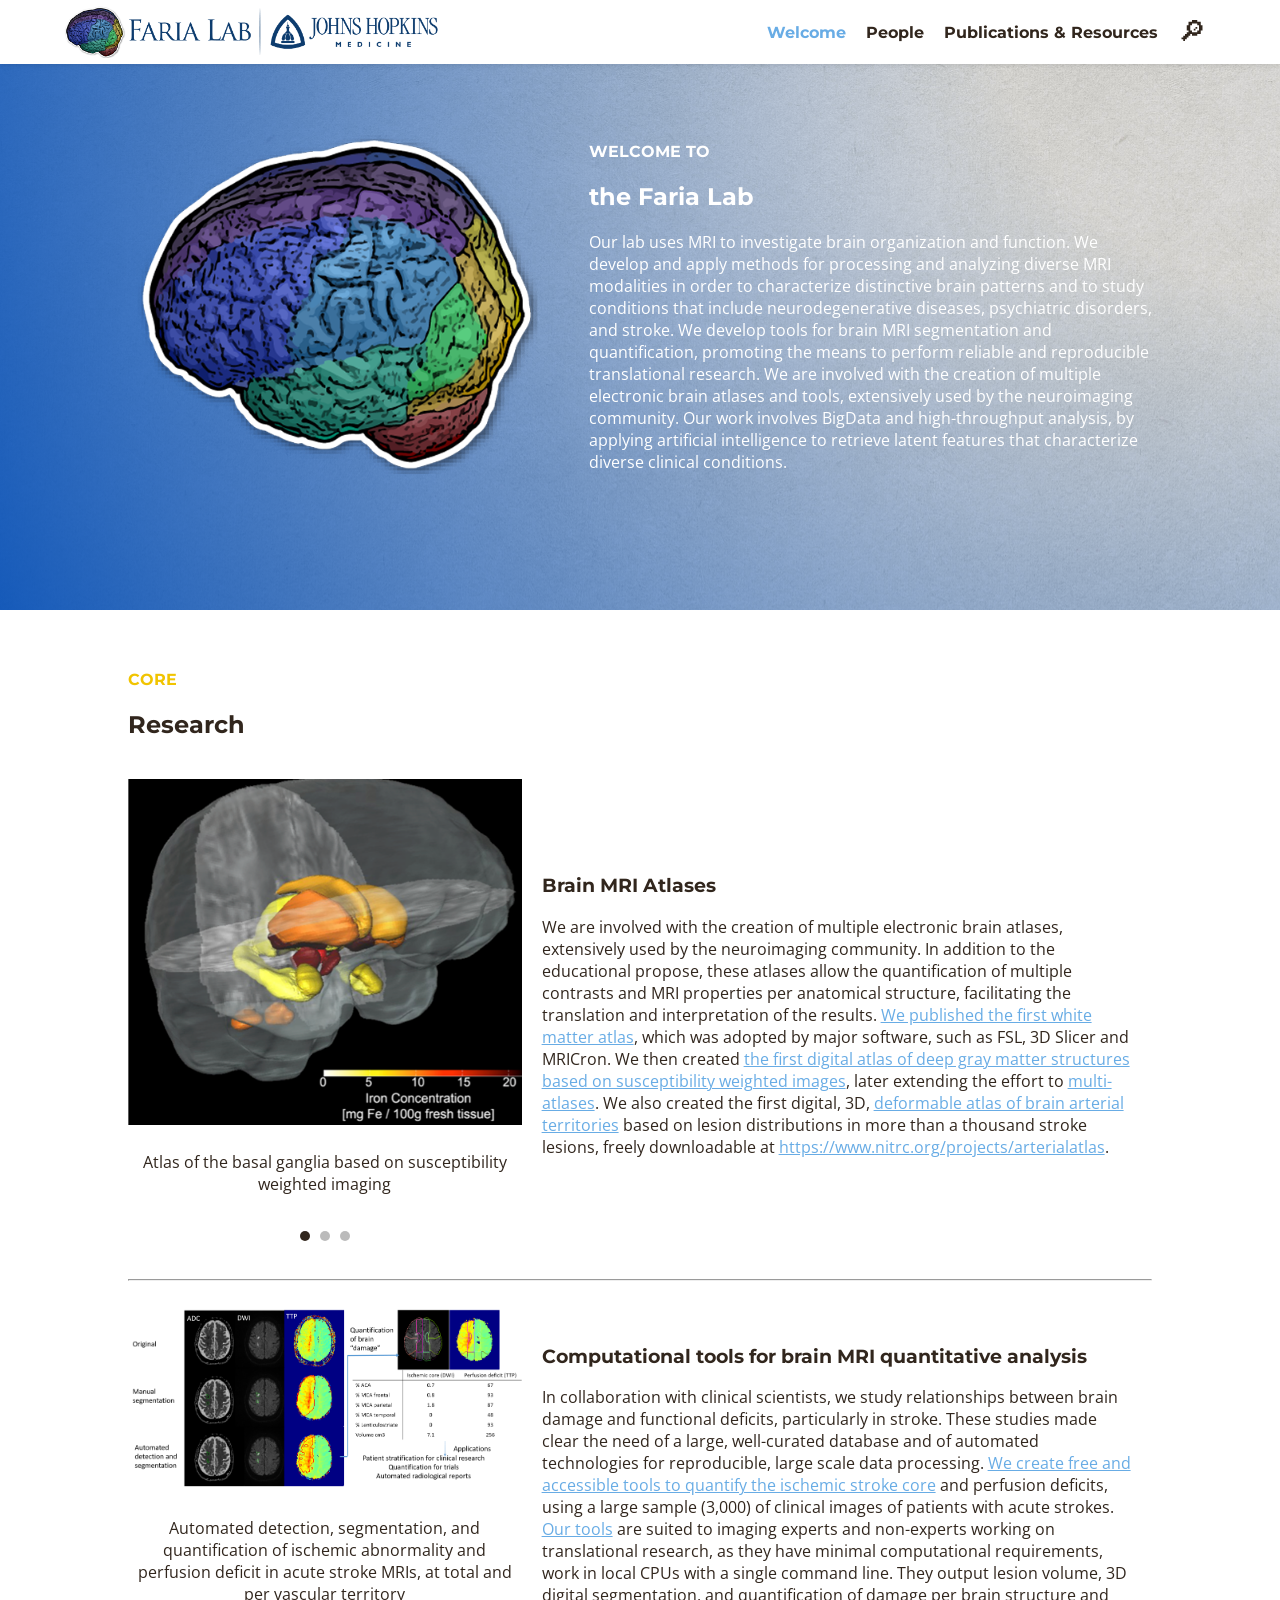
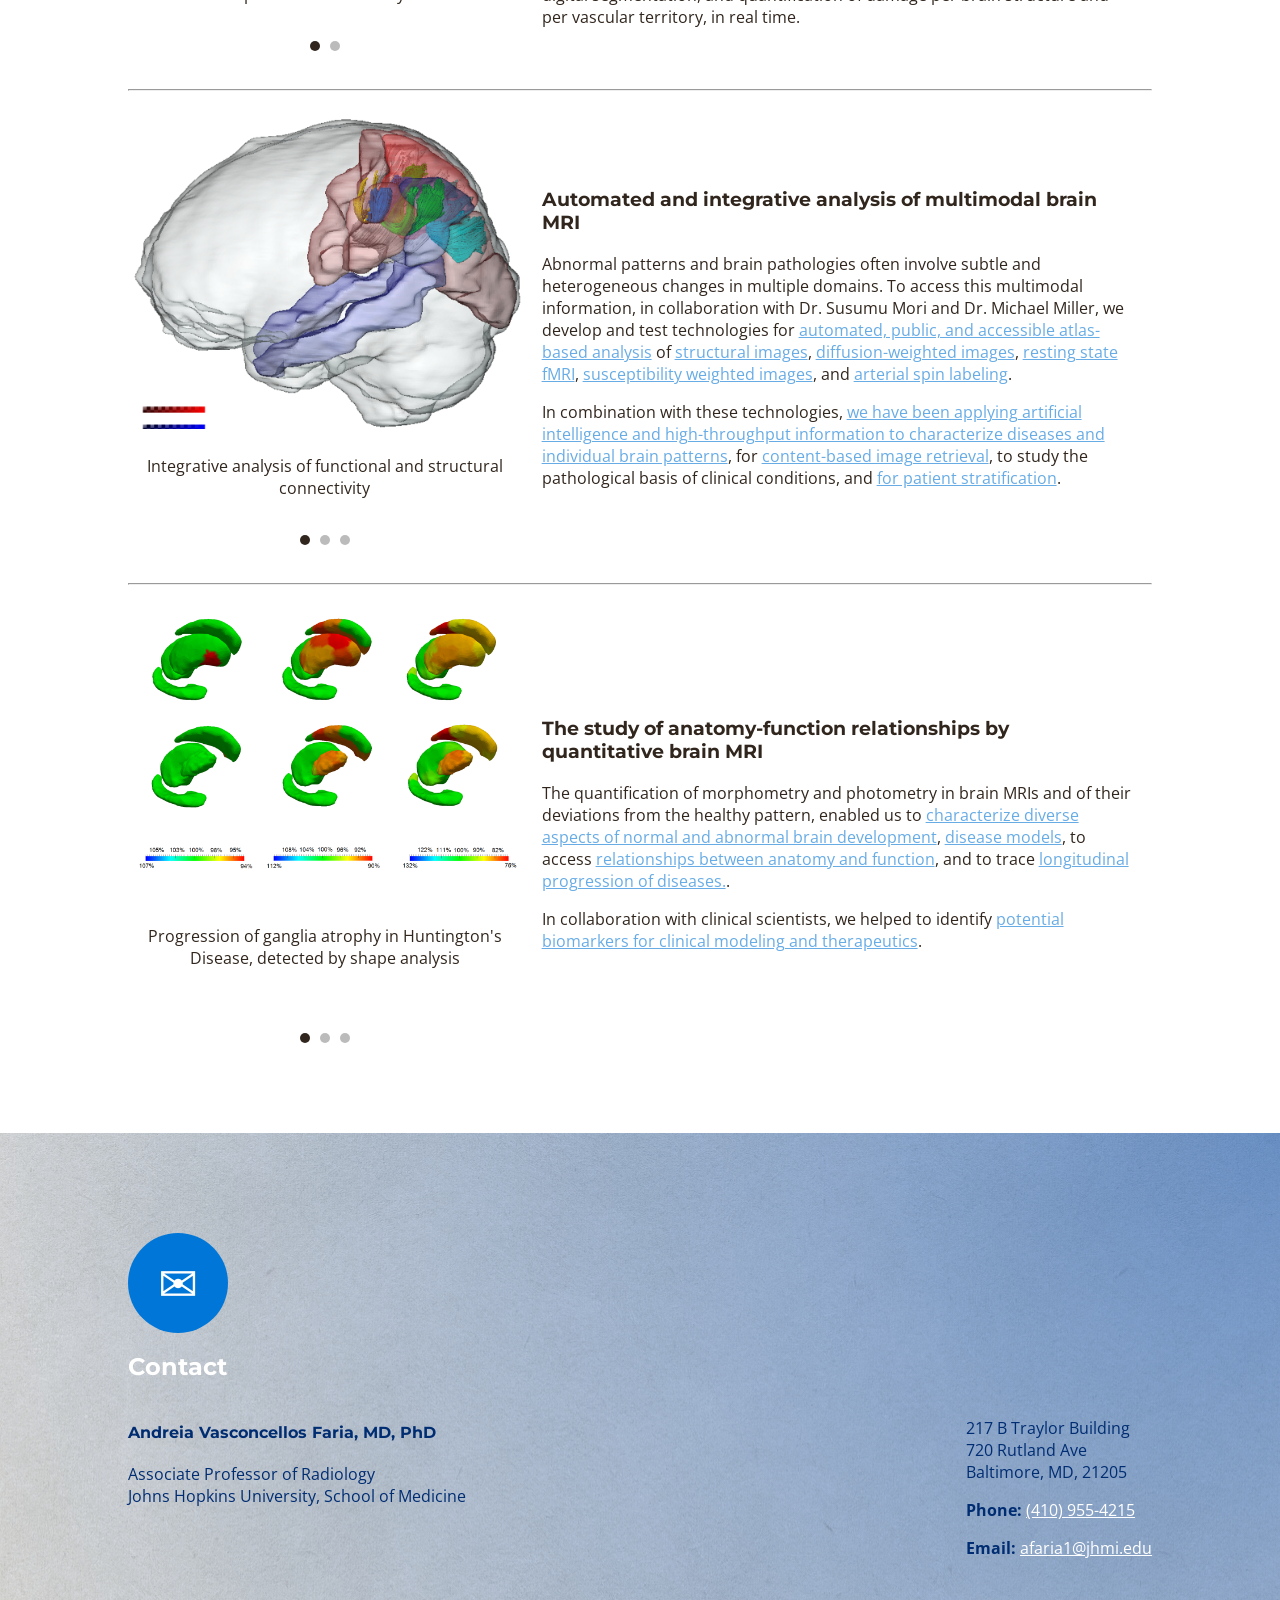
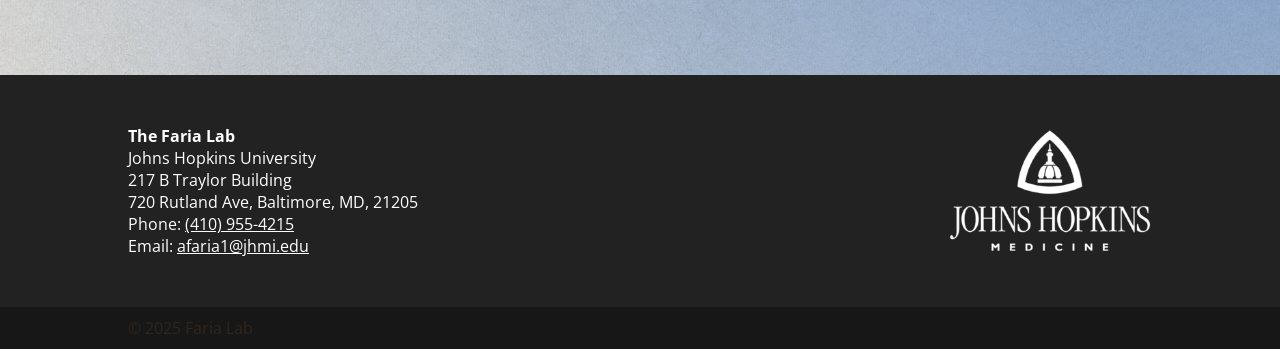
==== commit d70efa8e: "full website v1 (search not working)" ====
--- a/index.html
+++ b/index.html
@@ -1,616 +1,278 @@
 <!DOCTYPE html>
-<html lang="en-US">
+<html lang="en">
+
 <head>
-	<meta charset="UTF-8" />
-<meta http-equiv="X-UA-Compatible" content="IE=edge">
-	<link rel="pingback" href="https://farialab.org/xmlrpc.php" />
-
-	<script type="text/javascript">
-		document.documentElement.className = 'js';
-	</script>
-
-	<title>The Faria Lab | at Johns Hopkins</title>
-<link rel="preconnect" href="https://fonts.gstatic.com" crossorigin /><style id="et-divi-open-sans-inline-css">/* Original: https://fonts.googleapis.com/css?family=Open+Sans:300italic,400italic,600italic,700italic,800italic,400,300,600,700,800&#038;subset=cyrillic,cyrillic-ext,greek,greek-ext,latin,latin-ext,vietnamese&#038;display=swap *//* User Agent: Mozilla/5.0 (Unknown; Linux x86_64) AppleWebKit/538.1 (KHTML, like Gecko) Safari/538.1 Daum/4.1 */@font-face {font-family: 'Open Sans';font-style: italic;font-weight: 300;font-stretch: normal;font-display: swap;src: url(https://fonts.gstatic.com/s/opensans/v44/memQYaGs126MiZpBA-UFUIcVXSCEkx2cmqvXlWq8tWZ0Pw86hd0Rk5hkaVc.ttf) format('truetype');}@font-face {font-family: 'Open Sans';font-style: italic;font-weight: 400;font-stretch: normal;font-display: swap;src: url(https://fonts.gstatic.com/s/opensans/v44/memQYaGs126MiZpBA-UFUIcVXSCEkx2cmqvXlWq8tWZ0Pw86hd0Rk8ZkaVc.ttf) format('truetype');}@font-face {font-family: 'Open Sans';font-style: italic;font-weight: 600;font-stretch: normal;font-display: swap;src: url(https://fonts.gstatic.com/s/opensans/v44/memQYaGs126MiZpBA-UFUIcVXSCEkx2cmqvXlWq8tWZ0Pw86hd0RkxhjaVc.ttf) format('truetype');}@font-face {font-family: 'Open Sans';font-style: italic;font-weight: 700;font-stretch: normal;font-display: swap;src: url(https://fonts.gstatic.com/s/opensans/v44/memQYaGs126MiZpBA-UFUIcVXSCEkx2cmqvXlWq8tWZ0Pw86hd0RkyFjaVc.ttf) format('truetype');}@font-face {font-family: 'Open Sans';font-style: italic;font-weight: 800;font-stretch: normal;font-display: swap;src: url(https://fonts.gstatic.com/s/opensans/v44/memQYaGs126MiZpBA-UFUIcVXSCEkx2cmqvXlWq8tWZ0Pw86hd0Rk0ZjaVc.ttf) format('truetype');}@font-face {font-family: 'Open Sans';font-style: normal;font-weight: 300;font-stretch: normal;font-display: swap;src: url(https://fonts.gstatic.com/s/opensans/v44/memSYaGs126MiZpBA-UvWbX2vVnXBbObj2OVZyOOSr4dVJWUgsiH0C4n.ttf) format('truetype');}@font-face {font-family: 'Open Sans';font-style: normal;font-weight: 400;font-stretch: normal;font-display: swap;src: url(https://fonts.gstatic.com/s/opensans/v44/memSYaGs126MiZpBA-UvWbX2vVnXBbObj2OVZyOOSr4dVJWUgsjZ0C4n.ttf) format('truetype');}@font-face {font-family: 'Open Sans';font-style: normal;font-weight: 600;font-stretch: normal;font-display: swap;src: url(https://fonts.gstatic.com/s/opensans/v44/memSYaGs126MiZpBA-UvWbX2vVnXBbObj2OVZyOOSr4dVJWUgsgH1y4n.ttf) format('truetype');}@font-face {font-family: 'Open Sans';font-style: normal;font-weight: 700;font-stretch: normal;font-display: swap;src: url(https://fonts.gstatic.com/s/opensans/v44/memSYaGs126MiZpBA-UvWbX2vVnXBbObj2OVZyOOSr4dVJWUgsg-1y4n.ttf) format('truetype');}@font-face {font-family: 'Open Sans';font-style: normal;font-weight: 800;font-stretch: normal;font-display: swap;src: url(https://fonts.gstatic.com/s/opensans/v44/memSYaGs126MiZpBA-UvWbX2vVnXBbObj2OVZyOOSr4dVJWUgshZ1y4n.ttf) format('truetype');}/* User Agent: Mozilla/5.0 (Windows NT 6.1; WOW64; rv:27.0) Gecko/20100101 Firefox/27.0 */@font-face {font-family: 'Open Sans';font-style: italic;font-weight: 300;font-stretch: normal;font-display: swap;src: url(https://fonts.gstatic.com/l/font?kit=memQYaGs126MiZpBA-UFUIcVXSCEkx2cmqvXlWq8tWZ0Pw86hd0Rk5hkaVQ&skey=743457fe2cc29280&v=v44) format('woff');}@font-face {font-family: 'Open Sans';font-style: italic;font-weight: 400;font-stretch: normal;font-display: swap;src: url(https://fonts.gstatic.com/l/font?kit=memQYaGs126MiZpBA-UFUIcVXSCEkx2cmqvXlWq8tWZ0Pw86hd0Rk8ZkaVQ&skey=743457fe2cc29280&v=v44) format('woff');}@font-face {font-family: 'Open Sans';font-style: italic;font-weight: 600;font-stretch: normal;font-display: swap;src: url(https://fonts.gstatic.com/l/font?kit=memQYaGs126MiZpBA-UFUIcVXSCEkx2cmqvXlWq8tWZ0Pw86hd0RkxhjaVQ&skey=743457fe2cc29280&v=v44) format('woff');}@font-face {font-family: 'Open Sans';font-style: italic;font-weight: 700;font-stretch: normal;font-display: swap;src: url(https://fonts.gstatic.com/l/font?kit=memQYaGs126MiZpBA-UFUIcVXSCEkx2cmqvXlWq8tWZ0Pw86hd0RkyFjaVQ&skey=743457fe2cc29280&v=v44) format('woff');}@font-face {font-family: 'Open Sans';font-style: italic;font-weight: 800;font-stretch: normal;font-display: swap;src: url(https://fonts.gstatic.com/l/font?kit=memQYaGs126MiZpBA-UFUIcVXSCEkx2cmqvXlWq8tWZ0Pw86hd0Rk0ZjaVQ&skey=743457fe2cc29280&v=v44) format('woff');}@font-face {font-family: 'Open Sans';font-style: normal;font-weight: 300;font-stretch: normal;font-display: swap;src: url(https://fonts.gstatic.com/l/font?kit=memSYaGs126MiZpBA-UvWbX2vVnXBbObj2OVZyOOSr4dVJWUgsiH0C4k&skey=62c1cbfccc78b4b2&v=v44) format('woff');}@font-face {font-family: 'Open Sans';font-style: normal;font-weight: 400;font-stretch: normal;font-display: swap;src: url(https://fonts.gstatic.com/l/font?kit=memSYaGs126MiZpBA-UvWbX2vVnXBbObj2OVZyOOSr4dVJWUgsjZ0C4k&skey=62c1cbfccc78b4b2&v=v44) format('woff');}@font-face {font-family: 'Open Sans';font-style: normal;font-weight: 600;font-stretch: normal;font-display: swap;src: url(https://fonts.gstatic.com/l/font?kit=memSYaGs126MiZpBA-UvWbX2vVnXBbObj2OVZyOOSr4dVJWUgsgH1y4k&skey=62c1cbfccc78b4b2&v=v44) format('woff');}@font-face {font-family: 'Open Sans';font-style: normal;font-weight: 700;font-stretch: normal;font-display: swap;src: url(https://fonts.gstatic.com/l/font?kit=memSYaGs126MiZpBA-UvWbX2vVnXBbObj2OVZyOOSr4dVJWUgsg-1y4k&skey=62c1cbfccc78b4b2&v=v44) format('woff');}@font-face {font-family: 'Open Sans';font-style: normal;font-weight: 800;font-stretch: normal;font-display: swap;src: url(https://fonts.gstatic.com/l/font?kit=memSYaGs126MiZpBA-UvWbX2vVnXBbObj2OVZyOOSr4dVJWUgshZ1y4k&skey=62c1cbfccc78b4b2&v=v44) format('woff');}/* User Agent: Mozilla/5.0 (Windows NT 6.3; rv:39.0) Gecko/20100101 Firefox/39.0 */@font-face {font-family: 'Open Sans';font-style: italic;font-weight: 300;font-stretch: normal;font-display: swap;src: url(https://fonts.gstatic.com/s/opensans/v44/memQYaGs126MiZpBA-UFUIcVXSCEkx2cmqvXlWq8tWZ0Pw86hd0Rk5hkaVI.woff2) format('woff2');}@font-face {font-family: 'Open Sans';font-style: italic;font-weight: 400;font-stretch: normal;font-display: swap;src: url(https://fonts.gstatic.com/s/opensans/v44/memQYaGs126MiZpBA-UFUIcVXSCEkx2cmqvXlWq8tWZ0Pw86hd0Rk8ZkaVI.woff2) format('woff2');}@font-face {font-family: 'Open Sans';font-style: italic;font-weight: 600;font-stretch: normal;font-display: swap;src: url(https://fonts.gstatic.com/s/opensans/v44/memQYaGs126MiZpBA-UFUIcVXSCEkx2cmqvXlWq8tWZ0Pw86hd0RkxhjaVI.woff2) format('woff2');}@font-face {font-family: 'Open Sans';font-style: italic;font-weight: 700;font-stretch: normal;font-display: swap;src: url(https://fonts.gstatic.com/s/opensans/v44/memQYaGs126MiZpBA-UFUIcVXSCEkx2cmqvXlWq8tWZ0Pw86hd0RkyFjaVI.woff2) format('woff2');}@font-face {font-family: 'Open Sans';font-style: italic;font-weight: 800;font-stretch: normal;font-display: swap;src: url(https://fonts.gstatic.com/s/opensans/v44/memQYaGs126MiZpBA-UFUIcVXSCEkx2cmqvXlWq8tWZ0Pw86hd0Rk0ZjaVI.woff2) format('woff2');}@font-face {font-family: 'Open Sans';font-style: normal;font-weight: 300;font-stretch: normal;font-display: swap;src: url(https://fonts.gstatic.com/s/opensans/v44/memSYaGs126MiZpBA-UvWbX2vVnXBbObj2OVZyOOSr4dVJWUgsiH0C4i.woff2) format('woff2');}@font-face {font-family: 'Open Sans';font-style: normal;font-weight: 400;font-stretch: normal;font-display: swap;src: url(https://fonts.gstatic.com/s/opensans/v44/memSYaGs126MiZpBA-UvWbX2vVnXBbObj2OVZyOOSr4dVJWUgsjZ0C4i.woff2) format('woff2');}@font-face {font-family: 'Open Sans';font-style: normal;font-weight: 600;font-stretch: normal;font-display: swap;src: url(https://fonts.gstatic.com/s/opensans/v44/memSYaGs126MiZpBA-UvWbX2vVnXBbObj2OVZyOOSr4dVJWUgsgH1y4i.woff2) format('woff2');}@font-face {font-family: 'Open Sans';font-style: normal;font-weight: 700;font-stretch: normal;font-display: swap;src: url(https://fonts.gstatic.com/s/opensans/v44/memSYaGs126MiZpBA-UvWbX2vVnXBbObj2OVZyOOSr4dVJWUgsg-1y4i.woff2) format('woff2');}@font-face {font-family: 'Open Sans';font-style: normal;font-weight: 800;font-stretch: normal;font-display: swap;src: url(https://fonts.gstatic.com/s/opensans/v44/memSYaGs126MiZpBA-UvWbX2vVnXBbObj2OVZyOOSr4dVJWUgshZ1y4i.woff2) format('woff2');}</style><style id="et-builder-googlefonts-cached-inline">/* Original: https://fonts.googleapis.com/css?family=Montserrat:100,100italic,200,200italic,300,300italic,regular,italic,500,500italic,600,600italic,700,700italic,800,800italic,900,900italic&#038;subset=cyrillic,cyrillic-ext,latin,latin-ext,vietnamese&#038;display=swap *//* User Agent: Mozilla/5.0 (Unknown; Linux x86_64) AppleWebKit/538.1 (KHTML, like Gecko) Safari/538.1 Daum/4.1 */@font-face {font-family: 'Montserrat';font-style: italic;font-weight: 100;font-display: swap;src: url(https://fonts.gstatic.com/s/montserrat/v31/JTUFjIg1_i6t8kCHKm459Wx7xQYXK0vOoz6jq6R8aX8.ttf) format('truetype');}@font-face {font-family: 'Montserrat';font-style: italic;font-weight: 200;font-display: swap;src: url(https://fonts.gstatic.com/s/montserrat/v31/JTUFjIg1_i6t8kCHKm459Wx7xQYXK0vOoz6jqyR9aX8.ttf) format('truetype');}@font-face {font-family: 'Montserrat';font-style: italic;font-weight: 300;font-display: swap;src: url(https://fonts.gstatic.com/s/montserrat/v31/JTUFjIg1_i6t8kCHKm459Wx7xQYXK0vOoz6jq_p9aX8.ttf) format('truetype');}@font-face {font-family: 'Montserrat';font-style: italic;font-weight: 400;font-display: swap;src: url(https://fonts.gstatic.com/s/montserrat/v31/JTUFjIg1_i6t8kCHKm459Wx7xQYXK0vOoz6jq6R9aX8.ttf) format('truetype');}@font-face {font-family: 'Montserrat';font-style: italic;font-weight: 500;font-display: swap;src: url(https://fonts.gstatic.com/s/montserrat/v31/JTUFjIg1_i6t8kCHKm459Wx7xQYXK0vOoz6jq5Z9aX8.ttf) format('truetype');}@font-face {font-family: 'Montserrat';font-style: italic;font-weight: 600;font-display: swap;src: url(https://fonts.gstatic.com/s/montserrat/v31/JTUFjIg1_i6t8kCHKm459Wx7xQYXK0vOoz6jq3p6aX8.ttf) format('truetype');}@font-face {font-family: 'Montserrat';font-style: italic;font-weight: 700;font-display: swap;src: url(https://fonts.gstatic.com/s/montserrat/v31/JTUFjIg1_i6t8kCHKm459Wx7xQYXK0vOoz6jq0N6aX8.ttf) format('truetype');}@font-face {font-family: 'Montserrat';font-style: italic;font-weight: 800;font-display: swap;src: url(https://fonts.gstatic.com/s/montserrat/v31/JTUFjIg1_i6t8kCHKm459Wx7xQYXK0vOoz6jqyR6aX8.ttf) format('truetype');}@font-face {font-family: 'Montserrat';font-style: italic;font-weight: 900;font-display: swap;src: url(https://fonts.gstatic.com/s/montserrat/v31/JTUFjIg1_i6t8kCHKm459Wx7xQYXK0vOoz6jqw16aX8.ttf) format('truetype');}@font-face {font-family: 'Montserrat';font-style: normal;font-weight: 100;font-display: swap;src: url(https://fonts.gstatic.com/s/montserrat/v31/JTUHjIg1_i6t8kCHKm4532VJOt5-QNFgpCtr6Uw-.ttf) format('truetype');}@font-face {font-family: 'Montserrat';font-style: normal;font-weight: 200;font-display: swap;src: url(https://fonts.gstatic.com/s/montserrat/v31/JTUHjIg1_i6t8kCHKm4532VJOt5-QNFgpCvr6Ew-.ttf) format('truetype');}@font-face {font-family: 'Montserrat';font-style: normal;font-weight: 300;font-display: swap;src: url(https://fonts.gstatic.com/s/montserrat/v31/JTUHjIg1_i6t8kCHKm4532VJOt5-QNFgpCs16Ew-.ttf) format('truetype');}@font-face {font-family: 'Montserrat';font-style: normal;font-weight: 400;font-display: swap;src: url(https://fonts.gstatic.com/s/montserrat/v31/JTUHjIg1_i6t8kCHKm4532VJOt5-QNFgpCtr6Ew-.ttf) format('truetype');}@font-face {font-family: 'Montserrat';font-style: normal;font-weight: 500;font-display: swap;src: url(https://fonts.gstatic.com/s/montserrat/v31/JTUHjIg1_i6t8kCHKm4532VJOt5-QNFgpCtZ6Ew-.ttf) format('truetype');}@font-face {font-family: 'Montserrat';font-style: normal;font-weight: 600;font-display: swap;src: url(https://fonts.gstatic.com/s/montserrat/v31/JTUHjIg1_i6t8kCHKm4532VJOt5-QNFgpCu170w-.ttf) format('truetype');}@font-face {font-family: 'Montserrat';font-style: normal;font-weight: 700;font-display: swap;src: url(https://fonts.gstatic.com/s/montserrat/v31/JTUHjIg1_i6t8kCHKm4532VJOt5-QNFgpCuM70w-.ttf) format('truetype');}@font-face {font-family: 'Montserrat';font-style: normal;font-weight: 800;font-display: swap;src: url(https://fonts.gstatic.com/s/montserrat/v31/JTUHjIg1_i6t8kCHKm4532VJOt5-QNFgpCvr70w-.ttf) format('truetype');}@font-face {font-family: 'Montserrat';font-style: normal;font-weight: 900;font-display: swap;src: url(https://fonts.gstatic.com/s/montserrat/v31/JTUHjIg1_i6t8kCHKm4532VJOt5-QNFgpCvC70w-.ttf) format('truetype');}/* User Agent: Mozilla/5.0 (Windows NT 6.1; WOW64; rv:27.0) Gecko/20100101 Firefox/27.0 */@font-face {font-family: 'Montserrat';font-style: italic;font-weight: 100;font-display: swap;src: url(https://fonts.gstatic.com/l/font?kit=JTUFjIg1_i6t8kCHKm459Wx7xQYXK0vOoz6jq6R8aXw&skey=2d3c1187d5eede0f&v=v31) format('woff');}@font-face {font-family: 'Montserrat';font-style: italic;font-weight: 200;font-display: swap;src: url(https://fonts.gstatic.com/l/font?kit=JTUFjIg1_i6t8kCHKm459Wx7xQYXK0vOoz6jqyR9aXw&skey=2d3c1187d5eede0f&v=v31) format('woff');}@font-face {font-family: 'Montserrat';font-style: italic;font-weight: 300;font-display: swap;src: url(https://fonts.gstatic.com/l/font?kit=JTUFjIg1_i6t8kCHKm459Wx7xQYXK0vOoz6jq_p9aXw&skey=2d3c1187d5eede0f&v=v31) format('woff');}@font-face {font-family: 'Montserrat';font-style: italic;font-weight: 400;font-display: swap;src: url(https://fonts.gstatic.com/l/font?kit=JTUFjIg1_i6t8kCHKm459Wx7xQYXK0vOoz6jq6R9aXw&skey=2d3c1187d5eede0f&v=v31) format('woff');}@font-face {font-family: 'Montserrat';font-style: italic;font-weight: 500;font-display: swap;src: url(https://fonts.gstatic.com/l/font?kit=JTUFjIg1_i6t8kCHKm459Wx7xQYXK0vOoz6jq5Z9aXw&skey=2d3c1187d5eede0f&v=v31) format('woff');}@font-face {font-family: 'Montserrat';font-style: italic;font-weight: 600;font-display: swap;src: url(https://fonts.gstatic.com/l/font?kit=JTUFjIg1_i6t8kCHKm459Wx7xQYXK0vOoz6jq3p6aXw&skey=2d3c1187d5eede0f&v=v31) format('woff');}@font-face {font-family: 'Montserrat';font-style: italic;font-weight: 700;font-display: swap;src: url(https://fonts.gstatic.com/l/font?kit=JTUFjIg1_i6t8kCHKm459Wx7xQYXK0vOoz6jq0N6aXw&skey=2d3c1187d5eede0f&v=v31) format('woff');}@font-face {font-family: 'Montserrat';font-style: italic;font-weight: 800;font-display: swap;src: url(https://fonts.gstatic.com/l/font?kit=JTUFjIg1_i6t8kCHKm459Wx7xQYXK0vOoz6jqyR6aXw&skey=2d3c1187d5eede0f&v=v31) format('woff');}@font-face {font-family: 'Montserrat';font-style: italic;font-weight: 900;font-display: swap;src: url(https://fonts.gstatic.com/l/font?kit=JTUFjIg1_i6t8kCHKm459Wx7xQYXK0vOoz6jqw16aXw&skey=2d3c1187d5eede0f&v=v31) format('woff');}@font-face {font-family: 'Montserrat';font-style: normal;font-weight: 100;font-display: swap;src: url(https://fonts.gstatic.com/l/font?kit=JTUHjIg1_i6t8kCHKm4532VJOt5-QNFgpCtr6Uw9&skey=7bc19f711c0de8f&v=v31) format('woff');}@font-face {font-family: 'Montserrat';font-style: normal;font-weight: 200;font-display: swap;src: url(https://fonts.gstatic.com/l/font?kit=JTUHjIg1_i6t8kCHKm4532VJOt5-QNFgpCvr6Ew9&skey=7bc19f711c0de8f&v=v31) format('woff');}@font-face {font-family: 'Montserrat';font-style: normal;font-weight: 300;font-display: swap;src: url(https://fonts.gstatic.com/l/font?kit=JTUHjIg1_i6t8kCHKm4532VJOt5-QNFgpCs16Ew9&skey=7bc19f711c0de8f&v=v31) format('woff');}@font-face {font-family: 'Montserrat';font-style: normal;font-weight: 400;font-display: swap;src: url(https://fonts.gstatic.com/l/font?kit=JTUHjIg1_i6t8kCHKm4532VJOt5-QNFgpCtr6Ew9&skey=7bc19f711c0de8f&v=v31) format('woff');}@font-face {font-family: 'Montserrat';font-style: normal;font-weight: 500;font-display: swap;src: url(https://fonts.gstatic.com/l/font?kit=JTUHjIg1_i6t8kCHKm4532VJOt5-QNFgpCtZ6Ew9&skey=7bc19f711c0de8f&v=v31) format('woff');}@font-face {font-family: 'Montserrat';font-style: normal;font-weight: 600;font-display: swap;src: url(https://fonts.gstatic.com/l/font?kit=JTUHjIg1_i6t8kCHKm4532VJOt5-QNFgpCu170w9&skey=7bc19f711c0de8f&v=v31) format('woff');}@font-face {font-family: 'Montserrat';font-style: normal;font-weight: 700;font-display: swap;src: url(https://fonts.gstatic.com/l/font?kit=JTUHjIg1_i6t8kCHKm4532VJOt5-QNFgpCuM70w9&skey=7bc19f711c0de8f&v=v31) format('woff');}@font-face {font-family: 'Montserrat';font-style: normal;font-weight: 800;font-display: swap;src: url(https://fonts.gstatic.com/l/font?kit=JTUHjIg1_i6t8kCHKm4532VJOt5-QNFgpCvr70w9&skey=7bc19f711c0de8f&v=v31) format('woff');}@font-face {font-family: 'Montserrat';font-style: normal;font-weight: 900;font-display: swap;src: url(https://fonts.gstatic.com/l/font?kit=JTUHjIg1_i6t8kCHKm4532VJOt5-QNFgpCvC70w9&skey=7bc19f711c0de8f&v=v31) format('woff');}/* User Agent: Mozilla/5.0 (Windows NT 6.3; rv:39.0) Gecko/20100101 Firefox/39.0 */@font-face {font-family: 'Montserrat';font-style: italic;font-weight: 100;font-display: swap;src: url(https://fonts.gstatic.com/s/montserrat/v31/JTUFjIg1_i6t8kCHKm459Wx7xQYXK0vOoz6jq6R8aXo.woff2) format('woff2');}@font-face {font-family: 'Montserrat';font-style: italic;font-weight: 200;font-display: swap;src: url(https://fonts.gstatic.com/s/montserrat/v31/JTUFjIg1_i6t8kCHKm459Wx7xQYXK0vOoz6jqyR9aXo.woff2) format('woff2');}@font-face {font-family: 'Montserrat';font-style: italic;font-weight: 300;font-display: swap;src: url(https://fonts.gstatic.com/s/montserrat/v31/JTUFjIg1_i6t8kCHKm459Wx7xQYXK0vOoz6jq_p9aXo.woff2) format('woff2');}@font-face {font-family: 'Montserrat';font-style: italic;font-weight: 400;font-display: swap;src: url(https://fonts.gstatic.com/s/montserrat/v31/JTUFjIg1_i6t8kCHKm459Wx7xQYXK0vOoz6jq6R9aXo.woff2) format('woff2');}@font-face {font-family: 'Montserrat';font-style: italic;font-weight: 500;font-display: swap;src: url(https://fonts.gstatic.com/s/montserrat/v31/JTUFjIg1_i6t8kCHKm459Wx7xQYXK0vOoz6jq5Z9aXo.woff2) format('woff2');}@font-face {font-family: 'Montserrat';font-style: italic;font-weight: 600;font-display: swap;src: url(https://fonts.gstatic.com/s/montserrat/v31/JTUFjIg1_i6t8kCHKm459Wx7xQYXK0vOoz6jq3p6aXo.woff2) format('woff2');}@font-face {font-family: 'Montserrat';font-style: italic;font-weight: 700;font-display: swap;src: url(https://fonts.gstatic.com/s/montserrat/v31/JTUFjIg1_i6t8kCHKm459Wx7xQYXK0vOoz6jq0N6aXo.woff2) format('woff2');}@font-face {font-family: 'Montserrat';font-style: italic;font-weight: 800;font-display: swap;src: url(https://fonts.gstatic.com/s/montserrat/v31/JTUFjIg1_i6t8kCHKm459Wx7xQYXK0vOoz6jqyR6aXo.woff2) format('woff2');}@font-face {font-family: 'Montserrat';font-style: italic;font-weight: 900;font-display: swap;src: url(https://fonts.gstatic.com/s/montserrat/v31/JTUFjIg1_i6t8kCHKm459Wx7xQYXK0vOoz6jqw16aXo.woff2) format('woff2');}@font-face {font-family: 'Montserrat';font-style: normal;font-weight: 100;font-display: swap;src: url(https://fonts.gstatic.com/s/montserrat/v31/JTUHjIg1_i6t8kCHKm4532VJOt5-QNFgpCtr6Uw7.woff2) format('woff2');}@font-face {font-family: 'Montserrat';font-style: normal;font-weight: 200;font-display: swap;src: url(https://fonts.gstatic.com/s/montserrat/v31/JTUHjIg1_i6t8kCHKm4532VJOt5-QNFgpCvr6Ew7.woff2) format('woff2');}@font-face {font-family: 'Montserrat';font-style: normal;font-weight: 300;font-display: swap;src: url(https://fonts.gstatic.com/s/montserrat/v31/JTUHjIg1_i6t8kCHKm4532VJOt5-QNFgpCs16Ew7.woff2) format('woff2');}@font-face {font-family: 'Montserrat';font-style: normal;font-weight: 400;font-display: swap;src: url(https://fonts.gstatic.com/s/montserrat/v31/JTUHjIg1_i6t8kCHKm4532VJOt5-QNFgpCtr6Ew7.woff2) format('woff2');}@font-face {font-family: 'Montserrat';font-style: normal;font-weight: 500;font-display: swap;src: url(https://fonts.gstatic.com/s/montserrat/v31/JTUHjIg1_i6t8kCHKm4532VJOt5-QNFgpCtZ6Ew7.woff2) format('woff2');}@font-face {font-family: 'Montserrat';font-style: normal;font-weight: 600;font-display: swap;src: url(https://fonts.gstatic.com/s/montserrat/v31/JTUHjIg1_i6t8kCHKm4532VJOt5-QNFgpCu170w7.woff2) format('woff2');}@font-face {font-family: 'Montserrat';font-style: normal;font-weight: 700;font-display: swap;src: url(https://fonts.gstatic.com/s/montserrat/v31/JTUHjIg1_i6t8kCHKm4532VJOt5-QNFgpCuM70w7.woff2) format('woff2');}@font-face {font-family: 'Montserrat';font-style: normal;font-weight: 800;font-display: swap;src: url(https://fonts.gstatic.com/s/montserrat/v31/JTUHjIg1_i6t8kCHKm4532VJOt5-QNFgpCvr70w7.woff2) format('woff2');}@font-face {font-family: 'Montserrat';font-style: normal;font-weight: 900;font-display: swap;src: url(https://fonts.gstatic.com/s/montserrat/v31/JTUHjIg1_i6t8kCHKm4532VJOt5-QNFgpCvC70w7.woff2) format('woff2');}</style><meta name='robots' content='max-image-preview:large' />
-<script type="text/javascript">
-			let jqueryParams=[],jQuery=function(r){return jqueryParams=[...jqueryParams,r],jQuery},$=function(r){return jqueryParams=[...jqueryParams,r],$};window.jQuery=jQuery,window.$=jQuery;let customHeadScripts=!1;jQuery.fn=jQuery.prototype={},$.fn=jQuery.prototype={},jQuery.noConflict=function(r){if(window.jQuery)return jQuery=window.jQuery,$=window.jQuery,customHeadScripts=!0,jQuery.noConflict},jQuery.ready=function(r){jqueryParams=[...jqueryParams,r]},$.ready=function(r){jqueryParams=[...jqueryParams,r]},jQuery.load=function(r){jqueryParams=[...jqueryParams,r]},$.load=function(r){jqueryParams=[...jqueryParams,r]},jQuery.fn.ready=function(r){jqueryParams=[...jqueryParams,r]},$.fn.ready=function(r){jqueryParams=[...jqueryParams,r]};</script><link rel="alternate" type="application/rss+xml" title="The Faria Lab &raquo; Feed" href="https://farialab.org/feed/" />
-<link rel="alternate" type="application/rss+xml" title="The Faria Lab &raquo; Comments Feed" href="https://farialab.org/comments/feed/" />
-<link rel="alternate" title="oEmbed (JSON)" type="application/json+oembed" href="https://farialab.org/wp-json/oembed/1.0/embed?url=https%3A%2F%2Ffarialab.org%2F" />
-<link rel="alternate" title="oEmbed (XML)" type="text/xml+oembed" href="https://farialab.org/wp-json/oembed/1.0/embed?url=https%3A%2F%2Ffarialab.org%2F&#038;format=xml" />
-<meta content="Divi v.4.14.2" name="generator"/><style id='wp-img-auto-sizes-contain-inline-css' type='text/css'>
-img:is([sizes=auto i],[sizes^="auto," i]){contain-intrinsic-size:3000px 1500px}
-/*# sourceURL=wp-img-auto-sizes-contain-inline-css */
-</style>
-<style id='classic-theme-styles-inline-css' type='text/css'>
-/*! This file is auto-generated */
-.wp-block-button__link{color:#fff;background-color:#32373c;border-radius:9999px;box-shadow:none;text-decoration:none;padding:calc(.667em + 2px) calc(1.333em + 2px);font-size:1.125em}.wp-block-file__button{background:#32373c;color:#fff;text-decoration:none}
-/*# sourceURL=/wp-includes/css/classic-themes.min.css */
-</style>
-<style id='global-styles-inline-css' type='text/css'>
-:root{--wp--preset--aspect-ratio--square: 1;--wp--preset--aspect-ratio--4-3: 4/3;--wp--preset--aspect-ratio--3-4: 3/4;--wp--preset--aspect-ratio--3-2: 3/2;--wp--preset--aspect-ratio--2-3: 2/3;--wp--preset--aspect-ratio--16-9: 16/9;--wp--preset--aspect-ratio--9-16: 9/16;--wp--preset--color--black: #000000;--wp--preset--color--cyan-bluish-gray: #abb8c3;--wp--preset--color--white: #ffffff;--wp--preset--color--pale-pink: #f78da7;--wp--preset--color--vivid-red: #cf2e2e;--wp--preset--color--luminous-vivid-orange: #ff6900;--wp--preset--color--luminous-vivid-amber: #fcb900;--wp--preset--color--light-green-cyan: #7bdcb5;--wp--preset--color--vivid-green-cyan: #00d084;--wp--preset--color--pale-cyan-blue: #8ed1fc;--wp--preset--color--vivid-cyan-blue: #0693e3;--wp--preset--color--vivid-purple: #9b51e0;--wp--preset--gradient--vivid-cyan-blue-to-vivid-purple: linear-gradient(135deg,rgb(6,147,227) 0%,rgb(155,81,224) 100%);--wp--preset--gradient--light-green-cyan-to-vivid-green-cyan: linear-gradient(135deg,rgb(122,220,180) 0%,rgb(0,208,130) 100%);--wp--preset--gradient--luminous-vivid-amber-to-luminous-vivid-orange: linear-gradient(135deg,rgb(252,185,0) 0%,rgb(255,105,0) 100%);--wp--preset--gradient--luminous-vivid-orange-to-vivid-red: linear-gradient(135deg,rgb(255,105,0) 0%,rgb(207,46,46) 100%);--wp--preset--gradient--very-light-gray-to-cyan-bluish-gray: linear-gradient(135deg,rgb(238,238,238) 0%,rgb(169,184,195) 100%);--wp--preset--gradient--cool-to-warm-spectrum: linear-gradient(135deg,rgb(74,234,220) 0%,rgb(151,120,209) 20%,rgb(207,42,186) 40%,rgb(238,44,130) 60%,rgb(251,105,98) 80%,rgb(254,248,76) 100%);--wp--preset--gradient--blush-light-purple: linear-gradient(135deg,rgb(255,206,236) 0%,rgb(152,150,240) 100%);--wp--preset--gradient--blush-bordeaux: linear-gradient(135deg,rgb(254,205,165) 0%,rgb(254,45,45) 50%,rgb(107,0,62) 100%);--wp--preset--gradient--luminous-dusk: linear-gradient(135deg,rgb(255,203,112) 0%,rgb(199,81,192) 50%,rgb(65,88,208) 100%);--wp--preset--gradient--pale-ocean: linear-gradient(135deg,rgb(255,245,203) 0%,rgb(182,227,212) 50%,rgb(51,167,181) 100%);--wp--preset--gradient--electric-grass: linear-gradient(135deg,rgb(202,248,128) 0%,rgb(113,206,126) 100%);--wp--preset--gradient--midnight: linear-gradient(135deg,rgb(2,3,129) 0%,rgb(40,116,252) 100%);--wp--preset--font-size--small: 13px;--wp--preset--font-size--medium: 20px;--wp--preset--font-size--large: 36px;--wp--preset--font-size--x-large: 42px;--wp--preset--spacing--20: 0.44rem;--wp--preset--spacing--30: 0.67rem;--wp--preset--spacing--40: 1rem;--wp--preset--spacing--50: 1.5rem;--wp--preset--spacing--60: 2.25rem;--wp--preset--spacing--70: 3.38rem;--wp--preset--spacing--80: 5.06rem;--wp--preset--shadow--natural: 6px 6px 9px rgba(0, 0, 0, 0.2);--wp--preset--shadow--deep: 12px 12px 50px rgba(0, 0, 0, 0.4);--wp--preset--shadow--sharp: 6px 6px 0px rgba(0, 0, 0, 0.2);--wp--preset--shadow--outlined: 6px 6px 0px -3px rgb(255, 255, 255), 6px 6px rgb(0, 0, 0);--wp--preset--shadow--crisp: 6px 6px 0px rgb(0, 0, 0);}:where(.is-layout-flex){gap: 0.5em;}:where(.is-layout-grid){gap: 0.5em;}body .is-layout-flex{display: flex;}.is-layout-flex{flex-wrap: wrap;align-items: center;}.is-layout-flex > :is(*, div){margin: 0;}body .is-layout-grid{display: grid;}.is-layout-grid > :is(*, div){margin: 0;}:where(.wp-block-columns.is-layout-flex){gap: 2em;}:where(.wp-block-columns.is-layout-grid){gap: 2em;}:where(.wp-block-post-template.is-layout-flex){gap: 1.25em;}:where(.wp-block-post-template.is-layout-grid){gap: 1.25em;}.has-black-color{color: var(--wp--preset--color--black) !important;}.has-cyan-bluish-gray-color{color: var(--wp--preset--color--cyan-bluish-gray) !important;}.has-white-color{color: var(--wp--preset--color--white) !important;}.has-pale-pink-color{color: var(--wp--preset--color--pale-pink) !important;}.has-vivid-red-color{color: var(--wp--preset--color--vivid-red) !important;}.has-luminous-vivid-orange-color{color: var(--wp--preset--color--luminous-vivid-orange) !important;}.has-luminous-vivid-amber-color{color: var(--wp--preset--color--luminous-vivid-amber) !important;}.has-light-green-cyan-color{color: var(--wp--preset--color--light-green-cyan) !important;}.has-vivid-green-cyan-color{color: var(--wp--preset--color--vivid-green-cyan) !important;}.has-pale-cyan-blue-color{color: var(--wp--preset--color--pale-cyan-blue) !important;}.has-vivid-cyan-blue-color{color: var(--wp--preset--color--vivid-cyan-blue) !important;}.has-vivid-purple-color{color: var(--wp--preset--color--vivid-purple) !important;}.has-black-background-color{background-color: var(--wp--preset--color--black) !important;}.has-cyan-bluish-gray-background-color{background-color: var(--wp--preset--color--cyan-bluish-gray) !important;}.has-white-background-color{background-color: var(--wp--preset--color--white) !important;}.has-pale-pink-background-color{background-color: var(--wp--preset--color--pale-pink) !important;}.has-vivid-red-background-color{background-color: var(--wp--preset--color--vivid-red) !important;}.has-luminous-vivid-orange-background-color{background-color: var(--wp--preset--color--luminous-vivid-orange) !important;}.has-luminous-vivid-amber-background-color{background-color: var(--wp--preset--color--luminous-vivid-amber) !important;}.has-light-green-cyan-background-color{background-color: var(--wp--preset--color--light-green-cyan) !important;}.has-vivid-green-cyan-background-color{background-color: var(--wp--preset--color--vivid-green-cyan) !important;}.has-pale-cyan-blue-background-color{background-color: var(--wp--preset--color--pale-cyan-blue) !important;}.has-vivid-cyan-blue-background-color{background-color: var(--wp--preset--color--vivid-cyan-blue) !important;}.has-vivid-purple-background-color{background-color: var(--wp--preset--color--vivid-purple) !important;}.has-black-border-color{border-color: var(--wp--preset--color--black) !important;}.has-cyan-bluish-gray-border-color{border-color: var(--wp--preset--color--cyan-bluish-gray) !important;}.has-white-border-color{border-color: var(--wp--preset--color--white) !important;}.has-pale-pink-border-color{border-color: var(--wp--preset--color--pale-pink) !important;}.has-vivid-red-border-color{border-color: var(--wp--preset--color--vivid-red) !important;}.has-luminous-vivid-orange-border-color{border-color: var(--wp--preset--color--luminous-vivid-orange) !important;}.has-luminous-vivid-amber-border-color{border-color: var(--wp--preset--color--luminous-vivid-amber) !important;}.has-light-green-cyan-border-color{border-color: var(--wp--preset--color--light-green-cyan) !important;}.has-vivid-green-cyan-border-color{border-color: var(--wp--preset--color--vivid-green-cyan) !important;}.has-pale-cyan-blue-border-color{border-color: var(--wp--preset--color--pale-cyan-blue) !important;}.has-vivid-cyan-blue-border-color{border-color: var(--wp--preset--color--vivid-cyan-blue) !important;}.has-vivid-purple-border-color{border-color: var(--wp--preset--color--vivid-purple) !important;}.has-vivid-cyan-blue-to-vivid-purple-gradient-background{background: var(--wp--preset--gradient--vivid-cyan-blue-to-vivid-purple) !important;}.has-light-green-cyan-to-vivid-green-cyan-gradient-background{background: var(--wp--preset--gradient--light-green-cyan-to-vivid-green-cyan) !important;}.has-luminous-vivid-amber-to-luminous-vivid-orange-gradient-background{background: var(--wp--preset--gradient--luminous-vivid-amber-to-luminous-vivid-orange) !important;}.has-luminous-vivid-orange-to-vivid-red-gradient-background{background: var(--wp--preset--gradient--luminous-vivid-orange-to-vivid-red) !important;}.has-very-light-gray-to-cyan-bluish-gray-gradient-background{background: var(--wp--preset--gradient--very-light-gray-to-cyan-bluish-gray) !important;}.has-cool-to-warm-spectrum-gradient-background{background: var(--wp--preset--gradient--cool-to-warm-spectrum) !important;}.has-blush-light-purple-gradient-background{background: var(--wp--preset--gradient--blush-light-purple) !important;}.has-blush-bordeaux-gradient-background{background: var(--wp--preset--gradient--blush-bordeaux) !important;}.has-luminous-dusk-gradient-background{background: var(--wp--preset--gradient--luminous-dusk) !important;}.has-pale-ocean-gradient-background{background: var(--wp--preset--gradient--pale-ocean) !important;}.has-electric-grass-gradient-background{background: var(--wp--preset--gradient--electric-grass) !important;}.has-midnight-gradient-background{background: var(--wp--preset--gradient--midnight) !important;}.has-small-font-size{font-size: var(--wp--preset--font-size--small) !important;}.has-medium-font-size{font-size: var(--wp--preset--font-size--medium) !important;}.has-large-font-size{font-size: var(--wp--preset--font-size--large) !important;}.has-x-large-font-size{font-size: var(--wp--preset--font-size--x-large) !important;}
-/*# sourceURL=global-styles-inline-css */
-</style>
-
-<style id='divi-style-inline-inline-css' type='text/css'>
-/*!
-Theme Name: Divi
-Theme URI: http://www.elegantthemes.com/gallery/divi/
-Version: 4.14.2
-Description: Smart. Flexible. Beautiful. Divi is the most powerful theme in our collection.
-Author: Elegant Themes
-Author URI: http://www.elegantthemes.com
-License: GNU General Public License v2
-License URI: http://www.gnu.org/licenses/gpl-2.0.html
-*/
-
-a,abbr,acronym,address,applet,b,big,blockquote,body,center,cite,code,dd,del,dfn,div,dl,dt,em,fieldset,font,form,h1,h2,h3,h4,h5,h6,html,i,iframe,img,ins,kbd,label,legend,li,object,ol,p,pre,q,s,samp,small,span,strike,strong,sub,sup,tt,u,ul,var{margin:0;padding:0;border:0;outline:0;font-size:100%;-ms-text-size-adjust:100%;-webkit-text-size-adjust:100%;vertical-align:baseline;background:transparent}body{line-height:1}ol,ul{list-style:none}blockquote,q{quotes:none}blockquote:after,blockquote:before,q:after,q:before{content:"";content:none}blockquote{margin:20px 0 30px;border-left:5px solid;padding-left:20px}:focus{outline:0}del{text-decoration:line-through}pre{overflow:auto;padding:10px}figure{margin:0}table{border-collapse:collapse;border-spacing:0}article,aside,footer,header,hgroup,nav,section{display:block}body{font-family:Open Sans,Arial,sans-serif;font-size:14px;color:#666;background-color:#fff;line-height:1.7em;font-weight:500;-webkit-font-smoothing:antialiased;-moz-osx-font-smoothing:grayscale}body.page-template-page-template-blank-php #page-container{padding-top:0!important}body.et_cover_background{background-size:cover!important;background-position:top!important;background-repeat:no-repeat!important;background-attachment:fixed}a{color:#2ea3f2}a,a:hover{text-decoration:none}p{padding-bottom:1em}p:not(.has-background):last-of-type{padding-bottom:0}p.et_normal_padding{padding-bottom:1em}strong{font-weight:700}cite,em,i{font-style:italic}code,pre{font-family:Courier New,monospace;margin-bottom:10px}ins{text-decoration:none}sub,sup{height:0;line-height:1;position:relative;vertical-align:baseline}sup{bottom:.8em}sub{top:.3em}dl{margin:0 0 1.5em}dl dt{font-weight:700}dd{margin-left:1.5em}blockquote p{padding-bottom:0}embed,iframe,object,video{max-width:100%}h1,h2,h3,h4,h5,h6{color:#333;padding-bottom:10px;line-height:1em;font-weight:500}h1 a,h2 a,h3 a,h4 a,h5 a,h6 a{color:inherit}h1{font-size:30px}h2{font-size:26px}h3{font-size:22px}h4{font-size:18px}h5{font-size:16px}h6{font-size:14px}input{-webkit-appearance:none}input[type=checkbox]{-webkit-appearance:checkbox}input[type=radio]{-webkit-appearance:radio}input.text,input.title,input[type=email],input[type=password],input[type=tel],input[type=text],select,textarea{background-color:#fff;border:1px solid #bbb;padding:2px;color:#4e4e4e}input.text:focus,input.title:focus,input[type=text]:focus,select:focus,textarea:focus{border-color:#2d3940;color:#3e3e3e}input.text,input.title,input[type=text],select,textarea{margin:0}textarea{padding:4px}button,input,select,textarea{font-family:inherit}img{max-width:100%;height:auto}.clear{clear:both}br.clear{margin:0;padding:0}.pagination{clear:both}#et_search_icon:hover,.et-social-icon a:hover,.et_password_protected_form .et_submit_button,.form-submit .et_pb_buttontton.alt.disabled,.nav-single a,.posted_in a{color:#2ea3f2}.et-search-form,blockquote{border-color:#2ea3f2}#main-content{background-color:#fff}.container{width:80%;max-width:1080px;margin:auto;position:relative}body:not(.et-tb) #main-content .container,body:not(.et-tb-has-header) #main-content .container{padding-top:58px}.et_full_width_page #main-content .container:before{display:none}.main_title{margin-bottom:20px}.et_password_protected_form .et_submit_button:hover,.form-submit .et_pb_button:hover{background:rgba(0,0,0,.05)}.et_button_icon_visible .et_pb_button{padding-right:2em;padding-left:.7em}.et_button_icon_visible .et_pb_button:after{opacity:1;margin-left:0}.et_button_left .et_pb_button:hover:after{left:.15em}.et_button_left .et_pb_button:after{margin-left:0;left:1em}.et_button_icon_visible.et_button_left .et_pb_button,.et_button_left .et_pb_button:hover,.et_button_left .et_pb_module .et_pb_button:hover{padding-left:2em;padding-right:.7em}.et_button_icon_visible.et_button_left .et_pb_button:after,.et_button_left .et_pb_button:hover:after{left:.15em}.et_password_protected_form .et_submit_button:hover,.form-submit .et_pb_button:hover{padding:.3em 1em}.et_button_no_icon .et_pb_button:after{display:none}.et_button_no_icon.et_button_icon_visible.et_button_left .et_pb_button,.et_button_no_icon.et_button_left .et_pb_button:hover,.et_button_no_icon .et_pb_button,.et_button_no_icon .et_pb_button:hover{padding:.3em 1em!important}.et_button_custom_icon .et_pb_button:after{line-height:1.7em}.et_button_custom_icon.et_button_icon_visible .et_pb_button:after,.et_button_custom_icon .et_pb_button:hover:after{margin-left:.3em}#left-area .post_format-post-format-gallery .wp-block-gallery:first-of-type{padding:0;margin-bottom:-16px}.entry-content table:not(.variations){border:1px solid #eee;margin:0 0 15px;text-align:left;width:100%}.entry-content thead th,.entry-content tr th{color:#555;font-weight:700;padding:9px 24px}.entry-content tr td{border-top:1px solid #eee;padding:6px 24px}#left-area ul,.entry-content ul,.et-l--body ul,.et-l--footer ul,.et-l--header ul{list-style-type:disc;padding:0 0 23px 1em;line-height:26px}#left-area ol,.entry-content ol,.et-l--body ol,.et-l--footer ol,.et-l--header ol{list-style-type:decimal;list-style-position:inside;padding:0 0 23px;line-height:26px}#left-area ul li ul,.entry-content ul li ol{padding:2px 0 2px 20px}#left-area ol li ul,.entry-content ol li ol,.et-l--body ol li ol,.et-l--footer ol li ol,.et-l--header ol li ol{padding:2px 0 2px 35px}#left-area ul.wp-block-gallery{display:-webkit-box;display:-ms-flexbox;display:flex;-ms-flex-wrap:wrap;flex-wrap:wrap;list-style-type:none;padding:0}#left-area ul.products{padding:0!important;line-height:1.7!important;list-style:none!important}.gallery-item a{display:block}.gallery-caption,.gallery-item a{width:90%}#wpadminbar{z-index:100001}#left-area .post-meta{font-size:14px;padding-bottom:15px}#left-area .post-meta a{text-decoration:none;color:#666}#left-area .et_featured_image{padding-bottom:7px}.single .post{padding-bottom:25px}body.single .et_audio_content{margin-bottom:-6px}.nav-single a{text-decoration:none;color:#2ea3f2;font-size:14px;font-weight:400}.nav-previous{float:left}.nav-next{float:right}.et_password_protected_form p input{background-color:#eee;border:none!important;width:100%!important;border-radius:0!important;font-size:14px;color:#999!important;padding:16px!important;-webkit-box-sizing:border-box;box-sizing:border-box}.et_password_protected_form label{display:none}.et_password_protected_form .et_submit_button{font-family:inherit;display:block;float:right;margin:8px auto 0;cursor:pointer}.post-password-required p.nocomments.container{max-width:100%}.post-password-required p.nocomments.container:before{display:none}.aligncenter,div.post .new-post .aligncenter{display:block;margin-left:auto;margin-right:auto}.wp-caption{border:1px solid #ddd;text-align:center;background-color:#f3f3f3;margin-bottom:10px;max-width:96%;padding:8px}.wp-caption.alignleft{margin:0 30px 20px 0}.wp-caption.alignright{margin:0 0 20px 30px}.wp-caption img{margin:0;padding:0;border:0}.wp-caption p.wp-caption-text{font-size:12px;padding:0 4px 5px;margin:0}.alignright{float:right}.alignleft{float:left}img.alignleft{display:inline;float:left;margin-right:15px}img.alignright{display:inline;float:right;margin-left:15px}.page.et_pb_pagebuilder_layout #main-content{background-color:transparent}body #main-content .et_builder_inner_content>h1,body #main-content .et_builder_inner_content>h2,body #main-content .et_builder_inner_content>h3,body #main-content .et_builder_inner_content>h4,body #main-content .et_builder_inner_content>h5,body #main-content .et_builder_inner_content>h6{line-height:1.4em}body #main-content .et_builder_inner_content>p{line-height:1.7em}.wp-block-pullquote{margin:20px 0 30px}.wp-block-pullquote.has-background blockquote{border-left:none}.wp-block-group.has-background{padding:1.5em 1.5em .5em}@media (min-width:981px){#left-area{width:79.125%;padding-bottom:23px}#main-content .container:before{content:"";position:absolute;top:0;height:100%;width:1px;background-color:#e2e2e2}.et_full_width_page #left-area,.et_no_sidebar #left-area{float:none;width:100%!important}.et_full_width_page #left-area{padding-bottom:0}.et_no_sidebar #main-content .container:before{display:none}}@media (max-width:980px){#page-container{padding-top:80px}.et-tb #page-container,.et-tb-has-header #page-container{padding-top:0!important}#left-area,#sidebar{width:100%!important}#main-content .container:before{display:none!important}.et_full_width_page .et_gallery_item:nth-child(4n+1){clear:none}}@media print{#page-container{padding-top:0!important}}#wp-admin-bar-et-use-visual-builder a:before{font-family:ETmodules!important;content:"\e625";font-size:30px!important;width:28px;margin-top:-3px;color:#974df3!important}#wp-admin-bar-et-use-visual-builder:hover a:before{color:#fff!important}#wp-admin-bar-et-use-visual-builder:hover a,#wp-admin-bar-et-use-visual-builder a:hover{transition:background-color .5s ease;-webkit-transition:background-color .5s ease;-moz-transition:background-color .5s ease;background-color:#7e3bd0!important;color:#fff!important}* html .clearfix,:first-child+html .clearfix{zoom:1}.iphone .et_pb_section_video_bg video::-webkit-media-controls-start-playback-button{display:none!important;-webkit-appearance:none}.et_mobile_device .et_pb_section_parallax .et_pb_parallax_css{background-attachment:scroll}.et-social-facebook a.icon:before{content:"\e093"}.et-social-twitter a.icon:before{content:"\e094"}.et-social-google-plus a.icon:before{content:"\e096"}.et-social-instagram a.icon:before{content:"\e09a"}.et-social-rss a.icon:before{content:"\e09e"}.ai1ec-single-event:after{content:" ";display:table;clear:both}.evcal_event_details .evcal_evdata_cell .eventon_details_shading_bot.eventon_details_shading_bot{z-index:3}.wp-block-divi-layout{margin-bottom:1em}*{-webkit-box-sizing:border-box;box-sizing:border-box}#et-info-email:before,#et-info-phone:before,#et_search_icon:before,.comment-reply-link:after,.et-cart-info span:before,.et-pb-arrow-next:before,.et-pb-arrow-prev:before,.et-social-icon a:before,.et_audio_container .mejs-playpause-button button:before,.et_audio_container .mejs-volume-button button:before,.et_overlay:before,.et_password_protected_form .et_submit_button:after,.et_pb_button:after,.et_pb_contact_reset:after,.et_pb_contact_submit:after,.et_pb_font_icon:before,.et_pb_newsletter_button:after,.et_pb_pricing_table_button:after,.et_pb_promo_button:after,.et_pb_testimonial:before,.et_pb_toggle_title:before,.form-submit .et_pb_button:after,.mobile_menu_bar:before,a.et_pb_more_button:after{font-family:ETmodules!important;speak:none;font-style:normal;font-weight:400;-webkit-font-feature-settings:normal;font-feature-settings:normal;font-variant:normal;text-transform:none;line-height:1;-webkit-font-smoothing:antialiased;-moz-osx-font-smoothing:grayscale;text-shadow:0 0;direction:ltr}.et-pb-icon,.et_pb_custom_button_icon.et_pb_button:after,.et_pb_login .et_pb_custom_button_icon.et_pb_button:after,.et_pb_woo_custom_button_icon .button.et_pb_custom_button_icon.et_pb_button:after,.et_pb_woo_custom_button_icon .button.et_pb_custom_button_icon.et_pb_button:hover:after{content:attr(data-icon)}.et-pb-icon{font-family:ETmodules;speak:none;font-weight:400;-webkit-font-feature-settings:normal;font-feature-settings:normal;font-variant:normal;text-transform:none;line-height:1;-webkit-font-smoothing:antialiased;font-size:96px;font-style:normal;display:inline-block;-webkit-box-sizing:border-box;box-sizing:border-box;direction:ltr}#et-ajax-saving{display:none;-webkit-transition:background .3s,-webkit-box-shadow .3s;transition:background .3s,-webkit-box-shadow .3s;transition:background .3s,box-shadow .3s;transition:background .3s,box-shadow .3s,-webkit-box-shadow .3s;-webkit-box-shadow:rgba(0,139,219,.247059) 0 0 60px;box-shadow:0 0 60px rgba(0,139,219,.247059);position:fixed;top:50%;left:50%;width:50px;height:50px;background:#fff;border-radius:50px;margin:-25px 0 0 -25px;z-index:999999;text-align:center}#et-ajax-saving img{margin:9px}.et-safe-mode-indicator,.et-safe-mode-indicator:focus,.et-safe-mode-indicator:hover{-webkit-box-shadow:0 5px 10px rgba(41,196,169,.15);box-shadow:0 5px 10px rgba(41,196,169,.15);background:#29c4a9;color:#fff;font-size:14px;font-weight:600;padding:12px;line-height:16px;border-radius:3px;position:fixed;bottom:30px;right:30px;z-index:999999;text-decoration:none;font-family:Open Sans,sans-serif;-webkit-font-smoothing:antialiased;-moz-osx-font-smoothing:grayscale}.et_pb_button{font-size:20px;font-weight:500;padding:.3em 1em;line-height:1.7em!important;background-color:transparent;background-size:cover;background-position:50%;background-repeat:no-repeat;border:2px solid;border-radius:3px;-webkit-transition-duration:.2s;transition-duration:.2s;-webkit-transition-property:all!important;transition-property:all!important}.et_pb_button,.et_pb_button_inner{position:relative}.et_pb_button:hover,.et_pb_module .et_pb_button:hover{border:2px solid transparent;padding:.3em 2em .3em .7em}.et_pb_button:hover{background-color:hsla(0,0%,100%,.2)}.et_pb_bg_layout_light.et_pb_button:hover,.et_pb_bg_layout_light .et_pb_button:hover{background-color:rgba(0,0,0,.05)}.et_pb_button:after,.et_pb_button:before{font-size:32px;line-height:1em;content:"\35";opacity:0;position:absolute;margin-left:-1em;-webkit-transition:all .2s;transition:all .2s;text-transform:none;-webkit-font-feature-settings:"kern" off;font-feature-settings:"kern" off;font-variant:none;font-style:normal;font-weight:400;text-shadow:none}.et_pb_button.et_hover_enabled:hover:after,.et_pb_button.et_pb_hovered:hover:after{-webkit-transition:none!important;transition:none!important}.et_pb_button:before{display:none}.et_pb_button:hover:after{opacity:1;margin-left:0}.et_pb_column_1_3 h1,.et_pb_column_1_4 h1,.et_pb_column_1_5 h1,.et_pb_column_1_6 h1,.et_pb_column_2_5 h1{font-size:26px}.et_pb_column_1_3 h2,.et_pb_column_1_4 h2,.et_pb_column_1_5 h2,.et_pb_column_1_6 h2,.et_pb_column_2_5 h2{font-size:23px}.et_pb_column_1_3 h3,.et_pb_column_1_4 h3,.et_pb_column_1_5 h3,.et_pb_column_1_6 h3,.et_pb_column_2_5 h3{font-size:20px}.et_pb_column_1_3 h4,.et_pb_column_1_4 h4,.et_pb_column_1_5 h4,.et_pb_column_1_6 h4,.et_pb_column_2_5 h4{font-size:18px}.et_pb_column_1_3 h5,.et_pb_column_1_4 h5,.et_pb_column_1_5 h5,.et_pb_column_1_6 h5,.et_pb_column_2_5 h5{font-size:16px}.et_pb_column_1_3 h6,.et_pb_column_1_4 h6,.et_pb_column_1_5 h6,.et_pb_column_1_6 h6,.et_pb_column_2_5 h6{font-size:15px}.et_pb_bg_layout_dark,.et_pb_bg_layout_dark h1,.et_pb_bg_layout_dark h2,.et_pb_bg_layout_dark h3,.et_pb_bg_layout_dark h4,.et_pb_bg_layout_dark h5,.et_pb_bg_layout_dark h6{color:#fff!important}.et_pb_module.et_pb_text_align_left{text-align:left}.et_pb_module.et_pb_text_align_center{text-align:center}.et_pb_module.et_pb_text_align_right{text-align:right}.et_pb_module.et_pb_text_align_justified{text-align:justify}.clearfix:after{visibility:hidden;display:block;font-size:0;content:" ";clear:both;height:0}.et_pb_bg_layout_light .et_pb_more_button{color:#2ea3f2}.et_builder_inner_content{position:relative;z-index:1}header .et_builder_inner_content{z-index:2}.et_pb_css_mix_blend_mode_passthrough{mix-blend-mode:unset!important}.et_pb_image_container{margin:-20px -20px 29px}.et_pb_module_inner{position:relative}.et_hover_enabled_preview{z-index:2}.et_hover_enabled:hover{position:relative;z-index:2}.et_pb_all_tabs,.et_pb_module,.et_pb_posts_nav a,.et_pb_tab,.et_pb_with_background{background-size:cover;background-position:50%;background-repeat:no-repeat}.et_pb_with_border{position:relative;border:0 solid #333}.post-password-required .et_pb_row{padding:0;width:100%}.post-password-required .et_password_protected_form{min-height:0}body.et_pb_pagebuilder_layout.et_pb_show_title .post-password-required .et_password_protected_form h1,body:not(.et_pb_pagebuilder_layout) .post-password-required .et_password_protected_form h1{display:none}.et_pb_no_bg{padding:0!important}.et_overlay.et_pb_inline_icon:before,.et_pb_inline_icon:before{content:attr(data-icon)}.et_pb_more_button{color:inherit;text-shadow:none;text-decoration:none;display:inline-block;margin-top:20px}.et_parallax_bg_wrap{overflow:hidden;position:absolute;top:0;right:0;bottom:0;left:0}.et_parallax_bg{background-repeat:no-repeat;background-position:top;background-size:cover;position:absolute;bottom:0;left:0;width:100%;height:100%;display:block}.et_parallax_bg.et_parallax_bg__hover,.et_parallax_bg.et_parallax_bg_phone,.et_parallax_bg.et_parallax_bg_tablet,.et_pb_section_parallax_hover:hover .et_parallax_bg:not(.et_parallax_bg__hover){display:none}.et_pb_section_parallax_hover:hover .et_parallax_bg.et_parallax_bg__hover{display:block}.et_pb_module.et_pb_section_parallax,.et_pb_posts_nav a.et_pb_section_parallax,.et_pb_tab.et_pb_section_parallax{position:relative}.et_pb_section_parallax .et_pb_parallax_css,.et_pb_slides .et_parallax_bg.et_pb_parallax_css{background-attachment:fixed}body.et-bfb .et_pb_section_parallax .et_pb_parallax_css,body.et-bfb .et_pb_slides .et_parallax_bg.et_pb_parallax_css{background-attachment:scroll;bottom:auto}.et_pb_section_parallax.et_pb_column .et_pb_module,.et_pb_section_parallax.et_pb_row .et_pb_column,.et_pb_section_parallax.et_pb_row .et_pb_module{z-index:9;position:relative}.et_pb_more_button:hover:after{opacity:1;margin-left:0}.et_pb_preload .et_pb_section_video_bg,.et_pb_preload>div{visibility:hidden}.et_pb_preload,.et_pb_section.et_pb_section_video.et_pb_preload{position:relative;background:#464646!important}.et_pb_preload:before{content:"";position:absolute;top:50%;left:50%;background:url(https://farialab.org/wp-content/themes/Divi/includes/builder/styles/images/preloader.gif) no-repeat;border-radius:32px;width:32px;height:32px;margin:-16px 0 0 -16px}.box-shadow-overlay{position:absolute;top:0;left:0;width:100%;height:100%;z-index:10;pointer-events:none}.et_pb_section>.box-shadow-overlay~.et_pb_row{z-index:11}.et_pb_row>.box-shadow-overlay{z-index:8}.has-box-shadow-overlay{position:relative}.et_clickable{cursor:pointer}.screen-reader-text{border:0;clip:rect(1px,1px,1px,1px);-webkit-clip-path:inset(50%);clip-path:inset(50%);height:1px;margin:-1px;overflow:hidden;padding:0;position:absolute!important;width:1px;word-wrap:normal!important}.et_multi_view_hidden,.et_multi_view_hidden_image{display:none!important}@keyframes multi-view-image-fade{0%{opacity:0}10%{opacity:.1}20%{opacity:.2}30%{opacity:.3}40%{opacity:.4}50%{opacity:.5}60%{opacity:.6}70%{opacity:.7}80%{opacity:.8}90%{opacity:.9}to{opacity:1}}.et_multi_view_image__loading{visibility:hidden}.et_multi_view_image__loaded{-webkit-animation:multi-view-image-fade .5s;animation:multi-view-image-fade .5s}#et-pb-motion-effects-offset-tracker{visibility:hidden!important;opacity:0;position:absolute;top:0;left:0}.et-pb-before-scroll-animation{opacity:0}header.et-l.et-l--header:after{clear:both;display:block;content:""}.et_pb_module{-webkit-animation-timing-function:linear;animation-timing-function:linear;-webkit-animation-duration:.2s;animation-duration:.2s}@-webkit-keyframes fadeBottom{0%{opacity:0;-webkit-transform:translateY(10%);transform:translateY(10%)}to{opacity:1;-webkit-transform:translateY(0);transform:translateY(0)}}@keyframes fadeBottom{0%{opacity:0;-webkit-transform:translateY(10%);transform:translateY(10%)}to{opacity:1;-webkit-transform:translateY(0);transform:translateY(0)}}@-webkit-keyframes fadeLeft{0%{opacity:0;-webkit-transform:translateX(-10%);transform:translateX(-10%)}to{opacity:1;-webkit-transform:translateX(0);transform:translateX(0)}}@keyframes fadeLeft{0%{opacity:0;-webkit-transform:translateX(-10%);transform:translateX(-10%)}to{opacity:1;-webkit-transform:translateX(0);transform:translateX(0)}}@-webkit-keyframes fadeRight{0%{opacity:0;-webkit-transform:translateX(10%);transform:translateX(10%)}to{opacity:1;-webkit-transform:translateX(0);transform:translateX(0)}}@keyframes fadeRight{0%{opacity:0;-webkit-transform:translateX(10%);transform:translateX(10%)}to{opacity:1;-webkit-transform:translateX(0);transform:translateX(0)}}@-webkit-keyframes fadeTop{0%{opacity:0;-webkit-transform:translateY(-10%);transform:translateY(-10%)}to{opacity:1;-webkit-transform:translateX(0);transform:translateX(0)}}@keyframes fadeTop{0%{opacity:0;-webkit-transform:translateY(-10%);transform:translateY(-10%)}to{opacity:1;-webkit-transform:translateX(0);transform:translateX(0)}}@-webkit-keyframes fadeIn{0%{opacity:0}to{opacity:1}}@keyframes fadeIn{0%{opacity:0}to{opacity:1}}.et-waypoint:not(.et_pb_counters){opacity:0}@media (min-width:981px){.et_pb_section.et_section_specialty div.et_pb_row .et_pb_column .et_pb_column .et_pb_module.et-last-child,.et_pb_section.et_section_specialty div.et_pb_row .et_pb_column .et_pb_column .et_pb_module:last-child,.et_pb_section.et_section_specialty div.et_pb_row .et_pb_column .et_pb_row_inner .et_pb_column .et_pb_module.et-last-child,.et_pb_section.et_section_specialty div.et_pb_row .et_pb_column .et_pb_row_inner .et_pb_column .et_pb_module:last-child,.et_pb_section div.et_pb_row .et_pb_column .et_pb_module.et-last-child,.et_pb_section div.et_pb_row .et_pb_column .et_pb_module:last-child{margin-bottom:0}}@media (max-width:980px){.et_overlay.et_pb_inline_icon_tablet:before,.et_pb_inline_icon_tablet:before{content:attr(data-icon-tablet)}.et_parallax_bg.et_parallax_bg_tablet_exist{display:none}.et_parallax_bg.et_parallax_bg_tablet{display:block}.et_pb_column .et_pb_module{margin-bottom:30px}.et_pb_row .et_pb_column .et_pb_module.et-last-child,.et_pb_row .et_pb_column .et_pb_module:last-child,.et_section_specialty .et_pb_row .et_pb_column .et_pb_module.et-last-child,.et_section_specialty .et_pb_row .et_pb_column .et_pb_module:last-child{margin-bottom:0}.et_pb_more_button{display:inline-block!important}.et_pb_bg_layout_light_tablet.et_pb_button,.et_pb_bg_layout_light_tablet.et_pb_module.et_pb_button,.et_pb_bg_layout_light_tablet .et_pb_more_button{color:#2ea3f2}.et_pb_bg_layout_light_tablet .et_pb_forgot_password a{color:#666}.et_pb_bg_layout_light_tablet h1,.et_pb_bg_layout_light_tablet h2,.et_pb_bg_layout_light_tablet h3,.et_pb_bg_layout_light_tablet h4,.et_pb_bg_layout_light_tablet h5,.et_pb_bg_layout_light_tablet h6{color:#333!important}.et_pb_module .et_pb_bg_layout_light_tablet.et_pb_button{color:#2ea3f2!important}.et_pb_bg_layout_light_tablet{color:#666!important}.et_pb_bg_layout_dark_tablet,.et_pb_bg_layout_dark_tablet h1,.et_pb_bg_layout_dark_tablet h2,.et_pb_bg_layout_dark_tablet h3,.et_pb_bg_layout_dark_tablet h4,.et_pb_bg_layout_dark_tablet h5,.et_pb_bg_layout_dark_tablet h6{color:#fff!important}.et_pb_bg_layout_dark_tablet.et_pb_button,.et_pb_bg_layout_dark_tablet.et_pb_module.et_pb_button,.et_pb_bg_layout_dark_tablet .et_pb_more_button{color:inherit}.et_pb_bg_layout_dark_tablet .et_pb_forgot_password a{color:#fff}.et_pb_module.et_pb_text_align_left-tablet{text-align:left}.et_pb_module.et_pb_text_align_center-tablet{text-align:center}.et_pb_module.et_pb_text_align_right-tablet{text-align:right}.et_pb_module.et_pb_text_align_justified-tablet{text-align:justify}}@media (max-width:767px){.et_pb_more_button{display:inline-block!important}.et_overlay.et_pb_inline_icon_phone:before,.et_pb_inline_icon_phone:before{content:attr(data-icon-phone)}.et_parallax_bg.et_parallax_bg_phone_exist{display:none}.et_parallax_bg.et_parallax_bg_phone{display:block}.et-hide-mobile{display:none!important}.et_pb_bg_layout_light_phone.et_pb_button,.et_pb_bg_layout_light_phone.et_pb_module.et_pb_button,.et_pb_bg_layout_light_phone .et_pb_more_button{color:#2ea3f2}.et_pb_bg_layout_light_phone .et_pb_forgot_password a{color:#666}.et_pb_bg_layout_light_phone h1,.et_pb_bg_layout_light_phone h2,.et_pb_bg_layout_light_phone h3,.et_pb_bg_layout_light_phone h4,.et_pb_bg_layout_light_phone h5,.et_pb_bg_layout_light_phone h6{color:#333!important}.et_pb_module .et_pb_bg_layout_light_phone.et_pb_button{color:#2ea3f2!important}.et_pb_bg_layout_light_phone{color:#666!important}.et_pb_bg_layout_dark_phone,.et_pb_bg_layout_dark_phone h1,.et_pb_bg_layout_dark_phone h2,.et_pb_bg_layout_dark_phone h3,.et_pb_bg_layout_dark_phone h4,.et_pb_bg_layout_dark_phone h5,.et_pb_bg_layout_dark_phone h6{color:#fff!important}.et_pb_bg_layout_dark_phone.et_pb_button,.et_pb_bg_layout_dark_phone.et_pb_module.et_pb_button,.et_pb_bg_layout_dark_phone .et_pb_more_button{color:inherit}.et_pb_module .et_pb_bg_layout_dark_phone.et_pb_button{color:#fff!important}.et_pb_bg_layout_dark_phone .et_pb_forgot_password a{color:#fff}.et_pb_module.et_pb_text_align_left-phone{text-align:left}.et_pb_module.et_pb_text_align_center-phone{text-align:center}.et_pb_module.et_pb_text_align_right-phone{text-align:right}.et_pb_module.et_pb_text_align_justified-phone{text-align:justify}}@media (max-width:479px){a.et_pb_more_button{display:block}}@media (min-width:768px) and (max-width:980px){[data-et-multi-view-load-tablet-hidden=true]:not(.et_multi_view_swapped){display:none!important}}@media (max-width:767px){[data-et-multi-view-load-phone-hidden=true]:not(.et_multi_view_swapped){display:none!important}}.et_pb_menu.et_pb_menu--style-inline_centered_logo .et_pb_menu__menu nav ul{-webkit-box-pack:center;-ms-flex-pack:center;justify-content:center}@-webkit-keyframes multi-view-image-fade{0%{-webkit-transform:scale(1);transform:scale(1);opacity:1}50%{-webkit-transform:scale(1.01);transform:scale(1.01);opacity:1}to{-webkit-transform:scale(1);transform:scale(1);opacity:1}}
-/*# sourceURL=divi-style-inline-inline-css */
-</style>
-<style id='divi-dynamic-critical-inline-css' type='text/css'>
-@font-face{font-family:ETmodules;font-display:block;src:url(//farialab.org/wp-content/themes/Divi/core/admin/fonts/modules/all/modules.eot);src:url(//farialab.org/wp-content/themes/Divi/core/admin/fonts/modules/all/modules.eot?#iefix) format("embedded-opentype"),url(//farialab.org/wp-content/themes/Divi/core/admin/fonts/modules/all/modules.ttf) format("truetype"),url(//farialab.org/wp-content/themes/Divi/core/admin/fonts/modules/all/modules.woff) format("woff"),url(//farialab.org/wp-content/themes/Divi/core/admin/fonts/modules/all/modules.svg#ETmodules) format("svg");font-weight:400;font-style:normal}
-@media (min-width:981px){.et_pb_gutters3 .et_pb_column,.et_pb_gutters3.et_pb_row .et_pb_column{margin-right:5.5%}.et_pb_gutters3 .et_pb_column_4_4,.et_pb_gutters3.et_pb_row .et_pb_column_4_4{width:100%}.et_pb_gutters3 .et_pb_column_4_4 .et_pb_module,.et_pb_gutters3.et_pb_row .et_pb_column_4_4 .et_pb_module{margin-bottom:2.75%}.et_pb_gutters3 .et_pb_column_3_4,.et_pb_gutters3.et_pb_row .et_pb_column_3_4{width:73.625%}.et_pb_gutters3 .et_pb_column_3_4 .et_pb_module,.et_pb_gutters3.et_pb_row .et_pb_column_3_4 .et_pb_module{margin-bottom:3.735%}.et_pb_gutters3 .et_pb_column_2_3,.et_pb_gutters3.et_pb_row .et_pb_column_2_3{width:64.833%}.et_pb_gutters3 .et_pb_column_2_3 .et_pb_module,.et_pb_gutters3.et_pb_row .et_pb_column_2_3 .et_pb_module{margin-bottom:4.242%}.et_pb_gutters3 .et_pb_column_3_5,.et_pb_gutters3.et_pb_row .et_pb_column_3_5{width:57.8%}.et_pb_gutters3 .et_pb_column_3_5 .et_pb_module,.et_pb_gutters3.et_pb_row .et_pb_column_3_5 .et_pb_module{margin-bottom:4.758%}.et_pb_gutters3 .et_pb_column_1_2,.et_pb_gutters3.et_pb_row .et_pb_column_1_2{width:47.25%}.et_pb_gutters3 .et_pb_column_1_2 .et_pb_module,.et_pb_gutters3.et_pb_row .et_pb_column_1_2 .et_pb_module{margin-bottom:5.82%}.et_pb_gutters3 .et_pb_column_2_5,.et_pb_gutters3.et_pb_row .et_pb_column_2_5{width:36.7%}.et_pb_gutters3 .et_pb_column_2_5 .et_pb_module,.et_pb_gutters3.et_pb_row .et_pb_column_2_5 .et_pb_module{margin-bottom:7.493%}.et_pb_gutters3 .et_pb_column_1_3,.et_pb_gutters3.et_pb_row .et_pb_column_1_3{width:29.6667%}.et_pb_gutters3 .et_pb_column_1_3 .et_pb_module,.et_pb_gutters3.et_pb_row .et_pb_column_1_3 .et_pb_module{margin-bottom:9.27%}.et_pb_gutters3 .et_pb_column_1_4,.et_pb_gutters3.et_pb_row .et_pb_column_1_4{width:20.875%}.et_pb_gutters3 .et_pb_column_1_4 .et_pb_module,.et_pb_gutters3.et_pb_row .et_pb_column_1_4 .et_pb_module{margin-bottom:13.174%}.et_pb_gutters3 .et_pb_column_1_5,.et_pb_gutters3.et_pb_row .et_pb_column_1_5{width:15.6%}.et_pb_gutters3 .et_pb_column_1_5 .et_pb_module,.et_pb_gutters3.et_pb_row .et_pb_column_1_5 .et_pb_module{margin-bottom:17.628%}.et_pb_gutters3 .et_pb_column_1_6,.et_pb_gutters3.et_pb_row .et_pb_column_1_6{width:12.0833%}.et_pb_gutters3 .et_pb_column_1_6 .et_pb_module,.et_pb_gutters3.et_pb_row .et_pb_column_1_6 .et_pb_module{margin-bottom:22.759%}.et_pb_gutters3 .et_full_width_page.woocommerce-page ul.products li.product{width:20.875%;margin-right:5.5%;margin-bottom:5.5%}.et_pb_gutters3.et_left_sidebar.woocommerce-page #main-content ul.products li.product,.et_pb_gutters3.et_right_sidebar.woocommerce-page #main-content ul.products li.product{width:28.353%;margin-right:7.47%}.et_pb_gutters3.et_left_sidebar.woocommerce-page #main-content ul.products.columns-1 li.product,.et_pb_gutters3.et_right_sidebar.woocommerce-page #main-content ul.products.columns-1 li.product{width:100%;margin-right:0}.et_pb_gutters3.et_left_sidebar.woocommerce-page #main-content ul.products.columns-2 li.product,.et_pb_gutters3.et_right_sidebar.woocommerce-page #main-content ul.products.columns-2 li.product{width:48%;margin-right:4%}.et_pb_gutters3.et_left_sidebar.woocommerce-page #main-content ul.products.columns-2 li:nth-child(2n+2),.et_pb_gutters3.et_right_sidebar.woocommerce-page #main-content ul.products.columns-2 li:nth-child(2n+2){margin-right:0}.et_pb_gutters3.et_left_sidebar.woocommerce-page #main-content ul.products.columns-2 li:nth-child(3n+1),.et_pb_gutters3.et_right_sidebar.woocommerce-page #main-content ul.products.columns-2 li:nth-child(3n+1){clear:none}}
-.et_animated{opacity:0;animation-duration:1s;animation-fill-mode:both!important}.et_animated.infinite{animation-iteration-count:infinite}.et_had_animation{position:relative}@keyframes et_pb_fade{to{opacity:1}}.et_animated.fade{animation-name:et_pb_fade}@keyframes et_pb_fadeTop{0%{transform:translate3d(0,-100%,0)}to{opacity:1;transform:none}}.et_animated.fadeTop{animation-name:et_pb_fadeTop}@keyframes et_pb_fadeRight{0%{transform:translate3d(100%,0,0)}to{opacity:1;transform:none}}.et_animated.fadeRight{animation-name:et_pb_fadeRight}@keyframes et_pb_fadeBottom{0%{transform:translate3d(0,100%,0)}to{opacity:1;transform:none}}.et_animated.fadeBottom{animation-name:et_pb_fadeBottom}@keyframes et_pb_fadeLeft{0%{transform:translate3d(-100%,0,0)}to{opacity:1;transform:none}}.et_animated.fadeLeft{animation-name:et_pb_fadeLeft}.et_animated.slide{animation-name:et_pb_zoomLeft}.et_animated.slideBottom,.et_animated.slideRight,.et_animated.slideTop{animation-name:et_pb_slideLeft}@keyframes et_pb_slideLeft{to{transform:translateZ(0);opacity:1}}.et_animated.slideLeft{animation-name:et_pb_slideLeft}@keyframes et_pb_bounce{0%,20%,40%,60%,80%,to{animation-timing-function:cubic-bezier(.215,.61,.355,1)}0%{transform:scale3d(.3,.3,.3)}20%{transform:scale3d(1.1,1.1,1.1)}40%{transform:scale3d(.9,.9,.9)}60%{transform:scale3d(1.03,1.03,1.03)}80%{transform:scale3d(.97,.97,.97)}to{opacity:1;transform:scaleX(1)}}.et_animated.bounce{animation-name:et_pb_bounce}@keyframes et_pb_bounceTop{0%,60%,75%,90%,to{animation-timing-function:cubic-bezier(.215,.61,.355,1)}0%{transform:translate3d(0,-200px,0)}60%{transform:translate3d(0,25px,0)}75%{transform:translate3d(0,-10px,0)}90%{transform:translate3d(0,5px,0)}to{transform:none;opacity:1}}.et_animated.bounceTop{animation-name:et_pb_bounceTop}@keyframes et_pb_bounceRight{0%,60%,75%,90%,to{animation-timing-function:cubic-bezier(.215,.61,.355,1)}0%{transform:translate3d(200px,0,0)}60%{transform:translate3d(-25px,0,0)}75%{transform:translate3d(10px,0,0)}90%{transform:translate3d(-5px,0,0)}to{transform:none;opacity:1}}.et_animated.bounceRight{animation-name:et_pb_bounceRight}@keyframes et_pb_bounceBottom{0%,60%,75%,90%,to{animation-timing-function:cubic-bezier(.215,.61,.355,1)}0%{transform:translate3d(0,200px,0)}60%{transform:translate3d(0,-20px,0)}75%{transform:translate3d(0,10px,0)}90%{transform:translate3d(0,-5px,0)}to{transform:translateZ(0);opacity:1}}.et_animated.bounceBottom{animation-name:et_pb_bounceBottom}@keyframes et_pb_bounceLeft{0%,60%,75%,90%,to{animation-timing-function:cubic-bezier(.215,.61,.355,1)}0%{transform:translate3d(-200px,0,0)}60%{transform:translate3d(25px,0,0)}75%{transform:translate3d(-10px,0,0)}90%{transform:translate3d(5px,0,0)}to{transform:none;opacity:1}}.et_animated.bounceLeft{animation-name:et_pb_bounceLeft}.et_animated.zoom,.et_animated.zoomTop{animation-name:et_pb_zoomLeft}.et_animated.zoomTop{transform-origin:top}.et_animated.zoomRight{animation-name:et_pb_zoomLeft;transform-origin:right}.et_animated.zoomBottom{animation-name:et_pb_zoomLeft;transform-origin:bottom}@keyframes et_pb_zoomLeft{to{transform:scaleX(1);opacity:1}}.et_animated.zoomLeft{animation-name:et_pb_zoomLeft;transform-origin:left}.et_animated.flip,.et_animated.flipTop{animation-name:et_pb_foldBottom}.et_animated.flipRight,.et_animated.flipTop{transform-origin:center}.et_animated.flipRight{animation-name:et_pb_foldLeft}.et_animated.flipBottom{animation-name:et_pb_foldBottom;transform-origin:center}.et_animated.flipLeft,.et_animated.fold{animation-name:et_pb_foldLeft;transform-origin:center}.et_animated.foldTop{transform-origin:top;animation-name:et_pb_foldBottom}.et_animated.foldRight{transform-origin:right;animation-name:et_pb_foldLeft}@keyframes et_pb_foldBottom{to{opacity:1;transform:rotateX(0deg)}}.et_animated.foldBottom{transform-origin:bottom;animation-name:et_pb_foldBottom}@keyframes et_pb_foldLeft{to{opacity:1;transform:rotateY(0deg)}}.et_animated.foldLeft{transform-origin:left;animation-name:et_pb_foldLeft}@keyframes et_pb_roll{0%{transform-origin:center}to{transform-origin:center;transform:none;opacity:1}}.et_animated.roll{animation-name:et_pb_roll}@keyframes et_pb_rollTop{0%{transform-origin:top}to{transform-origin:top;transform:none;opacity:1}}.et_animated.rollTop{animation-name:et_pb_rollTop}@keyframes et_pb_rollRight{0%{transform-origin:right}to{transform-origin:right;transform:none;opacity:1}}.et_animated.rollRight{animation-name:et_pb_rollRight}@keyframes et_pb_rollBottom{0%{transform-origin:bottom}to{transform-origin:bottom;transform:none;opacity:1}}.et_animated.rollBottom{animation-name:et_pb_rollBottom}@keyframes et_pb_rollLeft{0%{transform-origin:left}to{transform-origin:left;transform:none;opacity:1}}.et_animated.rollLeft{animation-name:et_pb_rollLeft}
-#et-secondary-menu li,#top-menu li{word-wrap:break-word}.nav li ul,.et_mobile_menu{border-color:#2EA3F2}.mobile_menu_bar:before,.mobile_menu_bar:after,#top-menu li.current-menu-ancestor>a,#top-menu li.current-menu-item>a{color:#2EA3F2}#main-header{-webkit-transition:background-color 0.4s, color 0.4s, opacity 0.4s ease-in-out, -webkit-transform 0.4s;transition:background-color 0.4s, color 0.4s, opacity 0.4s ease-in-out, -webkit-transform 0.4s;transition:background-color 0.4s, color 0.4s, transform 0.4s, opacity 0.4s ease-in-out;transition:background-color 0.4s, color 0.4s, transform 0.4s, opacity 0.4s ease-in-out, -webkit-transform 0.4s}#main-header.et-disabled-animations *{-webkit-transition-duration:0s !important;transition-duration:0s !important}.container{text-align:left;position:relative}.et_fixed_nav.et_show_nav #page-container{padding-top:80px}.et_fixed_nav.et_show_nav.et-tb #page-container,.et_fixed_nav.et_show_nav.et-tb-has-header #page-container{padding-top:0 !important}.et_fixed_nav.et_show_nav.et_secondary_nav_enabled #page-container{padding-top:111px}.et_fixed_nav.et_show_nav.et_secondary_nav_enabled.et_header_style_centered #page-container{padding-top:177px}.et_fixed_nav.et_show_nav.et_header_style_centered #page-container{padding-top:147px}.et_fixed_nav #main-header{position:fixed}.et_header_style_left #et-top-navigation{padding-top:33px}.et_header_style_left #et-top-navigation nav>ul>li>a{padding-bottom:33px}.et_header_style_left .logo_container{position:absolute;height:100%;width:100%}.et_header_style_left #et-top-navigation .mobile_menu_bar{padding-bottom:24px}.et_hide_search_icon #et_top_search{display:none !important}#logo{width:auto;-webkit-transition:all 0.4s ease-in-out;transition:all 0.4s ease-in-out;margin-bottom:0;max-height:54%;display:inline-block;float:none;vertical-align:middle;-webkit-transform:translate3d(0, 0, 0)}.et_pb_svg_logo #logo{height:54%}.logo_container{-webkit-transition:all 0.4s ease-in-out;transition:all 0.4s ease-in-out}span.logo_helper{display:inline-block;height:100%;vertical-align:middle;width:0}.safari .centered-inline-logo-wrap{-webkit-transform:translate3d(0, 0, 0);-webkit-transition:all 0.4s ease-in-out;transition:all 0.4s ease-in-out}#et-define-logo-wrap img{width:100%}.gecko #et-define-logo-wrap.svg-logo{position:relative !important}#top-menu-nav,#top-menu{line-height:0}#et-top-navigation{font-weight:600}.et_fixed_nav #et-top-navigation{-webkit-transition:all 0.4s ease-in-out;transition:all 0.4s ease-in-out}.et-cart-info span:before{content:"\e07a";margin-right:10px;position:relative}nav#top-menu-nav,#top-menu,nav.et-menu-nav,.et-menu{float:left}#top-menu li{display:inline-block;font-size:14px;padding-right:22px}#top-menu>li:last-child{padding-right:0}.et_fullwidth_nav.et_non_fixed_nav.et_header_style_left #top-menu>li:last-child>ul.sub-menu{right:0}#top-menu a{color:rgba(0,0,0,0.6);text-decoration:none;display:block;position:relative;-webkit-transition:all 0.4s ease-in-out;transition:all 0.4s ease-in-out}#top-menu-nav>ul>li>a:hover{opacity:0.7;-webkit-transition:all 0.4s ease-in-out;transition:all 0.4s ease-in-out}#et_search_icon:before{content:"\55";font-size:17px;left:0;position:absolute;top:-3px}#et_search_icon:hover{cursor:pointer}#et_top_search{float:right;margin:3px 0 0 22px;position:relative;display:block;width:18px}#et_top_search.et_search_opened{position:absolute;width:100%}.et-search-form{top:0;bottom:0;right:0;position:absolute;z-index:1000;width:100%}.et-search-form input{width:90%;border:none;color:#333;position:absolute;top:0;bottom:0;right:30px;margin:auto;background:transparent}.et-search-form .et-search-field::-ms-clear{width:0;height:0;display:none}.et_search_form_container{-webkit-animation:none;animation:none;-o-animation:none}.container.et_search_form_container{position:relative;opacity:0;height:1px}.container.et_search_form_container.et_pb_search_visible{z-index:999;-webkit-animation:fadeInTop 1s 1 cubic-bezier(0.77, 0, 0.175, 1);animation:fadeInTop 1s 1 cubic-bezier(0.77, 0, 0.175, 1)}.et_pb_search_visible.et_pb_no_animation{opacity:1}.et_pb_search_form_hidden{-webkit-animation:fadeOutTop 1s 1 cubic-bezier(0.77, 0, 0.175, 1);animation:fadeOutTop 1s 1 cubic-bezier(0.77, 0, 0.175, 1)}span.et_close_search_field{display:block;width:30px;height:30px;z-index:99999;position:absolute;right:0;cursor:pointer;top:0;bottom:0;margin:auto}span.et_close_search_field:after{font-family:'ETmodules';content:'\4d';speak:none;font-weight:normal;font-variant:normal;text-transform:none;line-height:1;-webkit-font-smoothing:antialiased;font-size:32px;display:inline-block;-webkit-box-sizing:border-box;box-sizing:border-box}.container.et_menu_container{z-index:99}.container.et_search_form_container.et_pb_search_form_hidden{z-index:1 !important}.et_search_outer{width:100%;overflow:hidden;position:absolute;top:0}.container.et_pb_menu_hidden{z-index:-1}form.et-search-form{background:rgba(0,0,0,0) !important}input[type="search"]::-webkit-search-cancel-button{-webkit-appearance:none}.et-cart-info{color:inherit}#et-top-navigation .et-cart-info{float:left;margin:-2px 0 0 22px;font-size:16px}#et-top-navigation{float:right}#top-menu li li{padding:0 20px;margin:0}#top-menu li li a{padding:6px 20px;width:200px}.nav li.et-touch-hover>ul{opacity:1;visibility:visible}#top-menu .menu-item-has-children>a:first-child:after,#et-secondary-nav .menu-item-has-children>a:first-child:after{font-family:'ETmodules';content:"3";font-size:16px;position:absolute;right:0;top:0;font-weight:800}#top-menu .menu-item-has-children>a:first-child,#et-secondary-nav .menu-item-has-children>a:first-child{padding-right:20px}#top-menu li .menu-item-has-children>a:first-child{padding-right:40px}#top-menu li .menu-item-has-children>a:first-child:after{right:20px;top:6px}#top-menu li.mega-menu{position:inherit}#top-menu li.mega-menu>ul{padding:30px 20px;position:absolute !important;width:100%;left:0 !important}#top-menu li.mega-menu ul li{margin:0;float:left !important;display:block !important;padding:0 !important}#top-menu li.mega-menu>ul>li:nth-of-type(4n){clear:right}#top-menu li.mega-menu>ul>li:nth-of-type(4n+1){clear:left}#top-menu li.mega-menu ul li li{width:100%}#top-menu li.mega-menu li>ul{-webkit-animation:none !important;animation:none !important;padding:0px;border:none;left:auto;top:auto;width:90% !important;position:relative;-webkit-box-shadow:none;box-shadow:none}#top-menu li.mega-menu li ul{visibility:visible;opacity:1;display:none}#top-menu li.mega-menu.et-hover li ul{display:block}#top-menu li.mega-menu.et-hover>ul{opacity:1 !important;visibility:visible !important}#top-menu li.mega-menu>ul>li>a{width:90%;padding:0 20px 10px}#top-menu li.mega-menu>ul>li>a:first-child{padding-top:0 !important;font-weight:bold;border-bottom:1px solid rgba(0,0,0,0.03)}#top-menu li.mega-menu>ul>li>a:first-child:hover{background-color:transparent !important}#top-menu li.mega-menu li>a{width:100%}#top-menu li.mega-menu.mega-menu-parent li li,#top-menu li.mega-menu.mega-menu-parent li>a{width:100% !important}#top-menu li.mega-menu.mega-menu-parent li>.sub-menu{float:left;width:100% !important}#top-menu li.mega-menu>ul>li{width:25%;margin:0}#top-menu li.mega-menu.mega-menu-parent-3>ul>li{width:33.33%}#top-menu li.mega-menu.mega-menu-parent-2>ul>li{width:50%}#top-menu li.mega-menu.mega-menu-parent-1>ul>li{width:100%}#top-menu li.mega-menu .menu-item-has-children>a:first-child:after{display:none}#top-menu li.mega-menu>ul>li>ul>li{width:100%;margin:0}#et_mobile_nav_menu{float:right;display:none}.mobile_menu_bar{position:relative;display:block;line-height:0}.mobile_menu_bar:before,.et_toggle_slide_menu:after{content:"\61";font-size:32px;left:0;position:relative;top:0;cursor:pointer}.mobile_nav .select_page{display:none}.et_pb_menu_hidden #top-menu,.et_pb_menu_hidden #et_search_icon:before,.et_pb_menu_hidden .et-cart-info{opacity:0;-webkit-animation:fadeOutBottom 1s 1 cubic-bezier(0.77, 0, 0.175, 1);animation:fadeOutBottom 1s 1 cubic-bezier(0.77, 0, 0.175, 1)}.et_pb_menu_visible #top-menu,.et_pb_menu_visible #et_search_icon:before,.et_pb_menu_visible .et-cart-info{z-index:99;opacity:1;-webkit-animation:fadeInBottom 1s 1 cubic-bezier(0.77, 0, 0.175, 1);animation:fadeInBottom 1s 1 cubic-bezier(0.77, 0, 0.175, 1)}.et_pb_menu_hidden #top-menu,.et_pb_menu_hidden #et_search_icon:before,.et_pb_menu_hidden .mobile_menu_bar{opacity:0;-webkit-animation:fadeOutBottom 1s 1 cubic-bezier(0.77, 0, 0.175, 1);animation:fadeOutBottom 1s 1 cubic-bezier(0.77, 0, 0.175, 1)}.et_pb_menu_visible #top-menu,.et_pb_menu_visible #et_search_icon:before,.et_pb_menu_visible .mobile_menu_bar{z-index:99;opacity:1;-webkit-animation:fadeInBottom 1s 1 cubic-bezier(0.77, 0, 0.175, 1);animation:fadeInBottom 1s 1 cubic-bezier(0.77, 0, 0.175, 1)}.et_pb_no_animation #top-menu,.et_pb_no_animation #et_search_icon:before,.et_pb_no_animation .mobile_menu_bar,.et_pb_no_animation.et_search_form_container{animation:none !important;-o-animation:none !important;-webkit-animation:none !important;-moz-animation:none !important}body.admin-bar.et_fixed_nav #main-header{top:32px}body.et-wp-pre-3_8.admin-bar.et_fixed_nav #main-header{top:28px}body.et_fixed_nav.et_secondary_nav_enabled #main-header{top:30px}body.admin-bar.et_fixed_nav.et_secondary_nav_enabled #main-header{top:63px}@media all and (min-width: 981px){.et_hide_primary_logo #main-header:not(.et-fixed-header) .logo_container,.et_hide_fixed_logo #main-header.et-fixed-header .logo_container{height:0;opacity:0;-webkit-transition:all 0.4s ease-in-out;transition:all 0.4s ease-in-out}.et_hide_primary_logo #main-header:not(.et-fixed-header) .centered-inline-logo-wrap,.et_hide_fixed_logo #main-header.et-fixed-header .centered-inline-logo-wrap{height:0;opacity:0;padding:0}.et-animated-content#page-container{-webkit-transition:margin-top 0.4s ease-in-out;transition:margin-top 0.4s ease-in-out}.et_hide_nav #page-container{-webkit-transition:none;transition:none}.et_fullwidth_nav .et-search-form,.et_fullwidth_nav .et_close_search_field{right:30px}#main-header.et-fixed-header{-webkit-box-shadow:0 0 7px rgba(0,0,0,0.1) !important;box-shadow:0 0 7px rgba(0,0,0,0.1) !important}.et_header_style_left .et-fixed-header #et-top-navigation{padding-top:20px}.et_header_style_left .et-fixed-header #et-top-navigation nav>ul>li>a{padding-bottom:20px}.et_hide_nav.et_fixed_nav #main-header{opacity:0}.et_hide_nav.et_fixed_nav .et-fixed-header#main-header{-webkit-transform:translateY(0px) !important;transform:translateY(0px) !important;opacity:1}.et_hide_nav .centered-inline-logo-wrap,.et_hide_nav.et_fixed_nav #main-header,.et_hide_nav.et_fixed_nav #main-header,.et_hide_nav .centered-inline-logo-wrap{-webkit-transition-duration:.7s;transition-duration:.7s}.et_hide_nav #page-container{padding-top:0 !important}.et_primary_nav_dropdown_animation_fade #et-top-navigation ul li:hover>ul,.et_secondary_nav_dropdown_animation_fade #et-secondary-nav li:hover>ul{-webkit-transition:all .2s ease-in-out;transition:all .2s ease-in-out}.et_primary_nav_dropdown_animation_slide #et-top-navigation ul li:hover>ul,.et_secondary_nav_dropdown_animation_slide #et-secondary-nav li:hover>ul{-webkit-animation:fadeLeft .4s ease-in-out;animation:fadeLeft .4s ease-in-out}.et_primary_nav_dropdown_animation_expand #et-top-navigation ul li:hover>ul,.et_secondary_nav_dropdown_animation_expand #et-secondary-nav li:hover>ul{-webkit-transform-origin:0 0;transform-origin:0 0;-webkit-animation:Grow .4s ease-in-out;animation:Grow .4s ease-in-out;-webkit-backface-visibility:visible !important;backface-visibility:visible !important}.et_primary_nav_dropdown_animation_flip #et-top-navigation ul li ul li:hover>ul,.et_secondary_nav_dropdown_animation_flip #et-secondary-nav ul li:hover>ul{-webkit-animation:flipInX .6s ease-in-out;animation:flipInX .6s ease-in-out;-webkit-backface-visibility:visible !important;backface-visibility:visible !important}.et_primary_nav_dropdown_animation_flip #et-top-navigation ul li:hover>ul,.et_secondary_nav_dropdown_animation_flip #et-secondary-nav li:hover>ul{-webkit-animation:flipInY .6s ease-in-out;animation:flipInY .6s ease-in-out;-webkit-backface-visibility:visible !important;backface-visibility:visible !important}.et_fullwidth_nav #main-header .container{width:100%;max-width:100%;padding-right:30px;padding-left:30px}.et_non_fixed_nav.et_fullwidth_nav.et_header_style_left #main-header .container{padding-left:0}.et_non_fixed_nav.et_fullwidth_nav.et_header_style_left .logo_container{padding-left:30px}}@media all and (max-width: 980px){.et_fixed_nav.et_show_nav.et_secondary_nav_enabled #page-container,.et_fixed_nav.et_show_nav #page-container{padding-top:80px}.et_fixed_nav.et_show_nav.et-tb #page-container,.et_fixed_nav.et_show_nav.et-tb-has-header #page-container{padding-top:0 !important}.et_non_fixed_nav #page-container{padding-top:0}.et_fixed_nav.et_secondary_nav_only_menu.admin-bar #main-header{top:32px !important}.et_hide_mobile_logo #main-header .logo_container{display:none;opacity:0;-webkit-transition:all 0.4s ease-in-out;transition:all 0.4s ease-in-out}#top-menu{display:none}.et_hide_nav.et_fixed_nav #main-header{-webkit-transform:translateY(0px) !important;transform:translateY(0px) !important;opacity:1}#et-top-navigation{margin-right:0;-webkit-transition:none;transition:none}.et_fixed_nav #main-header{position:absolute}.et_header_style_left .et-fixed-header #et-top-navigation,.et_header_style_left #et-top-navigation{padding-top:24px;display:block}.et_fixed_nav #main-header{-webkit-transition:none;transition:none}.et_fixed_nav_temp #main-header{top:0 !important}#logo,.logo_container,#main-header,.container{-webkit-transition:none;transition:none}.et_header_style_left #logo{max-width:50%}#et_top_search{margin:0 35px 0 0;float:left}#et_search_icon:before{top:7px}.et_header_style_left .et-search-form{width:50% !important;max-width:50% !important}#et_mobile_nav_menu{display:block}#et-top-navigation .et-cart-info{margin-top:5px}}@media screen and (max-width: 782px){body.admin-bar.et_fixed_nav #main-header{top:46px}}@media all and (max-width: 767px){#et-top-navigation{margin-right:0}body.admin-bar.et_fixed_nav #main-header{top:46px}}@media all and (max-width: 479px){#et-top-navigation{margin-right:0}}@media print{#top-header,#main-header{position:relative !important;top:auto !important;right:auto !important;bottom:auto !important;left:auto !important}}
-@keyframes fadeOutTop{0%{opacity:1;transform:translatey(0)}to{opacity:0;transform:translatey(-60%)}}@keyframes fadeInTop{0%{opacity:0;transform:translatey(-60%)}to{opacity:1;transform:translatey(0)}}@keyframes fadeInBottom{0%{opacity:0;transform:translatey(60%)}to{opacity:1;transform:translatey(0)}}@keyframes fadeOutBottom{0%{opacity:1;transform:translatey(0)}to{opacity:0;transform:translatey(60%)}}@keyframes Grow{0%{opacity:0;transform:scaleY(.5)}to{opacity:1;transform:scale(1)}}
-
-/*!
-	  * Animate.css - http://daneden.me/animate
-	  * Licensed under the MIT license - http://opensource.org/licenses/MIT
-	  * Copyright (c) 2015 Daniel Eden
-	 */@keyframes flipInX{0%{transform:perspective(400px) rotateX(90deg);animation-timing-function:ease-in;opacity:0}40%{transform:perspective(400px) rotateX(-20deg);animation-timing-function:ease-in}60%{transform:perspective(400px) rotateX(10deg);opacity:1}80%{transform:perspective(400px) rotateX(-5deg)}to{transform:perspective(400px)}}@keyframes flipInY{0%{transform:perspective(400px) rotateY(90deg);animation-timing-function:ease-in;opacity:0}40%{transform:perspective(400px) rotateY(-20deg);animation-timing-function:ease-in}60%{transform:perspective(400px) rotateY(10deg);opacity:1}80%{transform:perspective(400px) rotateY(-5deg)}to{transform:perspective(400px)}}
-#main-header{line-height:23px;font-weight:500;top:0;background-color:#fff;width:100%;box-shadow:0 1px 0 rgba(0,0,0,.1);position:relative;z-index:99999}.nav li li{padding:0 20px;margin:0}.et-menu li li a{padding:6px 20px;width:200px}.nav li{position:relative;line-height:1em}.nav li li{position:relative;line-height:2em}.nav li ul{position:absolute;padding:20px 0;z-index:9999;width:240px;background:#fff;visibility:hidden;opacity:0;border-top:3px solid #2ea3f2;box-shadow:0 2px 5px rgba(0,0,0,.1);-moz-box-shadow:0 2px 5px rgba(0,0,0,.1);-webkit-box-shadow:0 2px 5px rgba(0,0,0,.1);-webkit-transform:translateZ(0);text-align:left}.nav li.et-hover>ul{visibility:visible}.nav li.et-touch-hover>ul,.nav li:hover>ul{opacity:1;visibility:visible}.nav li li ul{z-index:1000;top:-23px;left:240px}.nav li.et-reverse-direction-nav li ul{left:auto;right:240px}.nav li:hover{visibility:inherit}.et_mobile_menu li a,.nav li li a{font-size:14px;transition:all .2s ease-in-out}.et_mobile_menu li a:hover,.nav ul li a:hover{background-color:rgba(0,0,0,.03);opacity:.7}.et-dropdown-removing>ul{display:none}.mega-menu .et-dropdown-removing>ul{display:block}.et-menu .menu-item-has-children>a:first-child:after{font-family:ETmodules;content:"3";font-size:16px;position:absolute;right:0;top:0;font-weight:800}.et-menu .menu-item-has-children>a:first-child{padding-right:20px}.et-menu li li.menu-item-has-children>a:first-child:after{right:20px;top:6px}.et-menu-nav li.mega-menu{position:inherit}.et-menu-nav li.mega-menu>ul{padding:30px 20px;position:absolute!important;width:100%;left:0!important}.et-menu-nav li.mega-menu ul li{margin:0;float:left!important;display:block!important;padding:0!important}.et-menu-nav li.mega-menu li>ul{animation:none!important;padding:0;border:none;left:auto;top:auto;width:240px!important;position:relative;box-shadow:none;-webkit-box-shadow:none}.et-menu-nav li.mega-menu li ul{visibility:visible;opacity:1;display:none}.et-menu-nav li.mega-menu.et-hover li ul,.et-menu-nav li.mega-menu:hover li ul{display:block}.et-menu-nav li.mega-menu:hover>ul{opacity:1!important;visibility:visible!important}.et-menu-nav li.mega-menu>ul>li>a:first-child{padding-top:0!important;font-weight:700;border-bottom:1px solid rgba(0,0,0,.03)}.et-menu-nav li.mega-menu>ul>li>a:first-child:hover{background-color:transparent!important}.et-menu-nav li.mega-menu li>a{width:200px!important}.et-menu-nav li.mega-menu.mega-menu-parent li>a,.et-menu-nav li.mega-menu.mega-menu-parent li li{width:100%!important}.et-menu-nav li.mega-menu.mega-menu-parent li>.sub-menu{float:left;width:100%!important}.et-menu-nav li.mega-menu>ul>li{width:25%;margin:0}.et-menu-nav li.mega-menu.mega-menu-parent-3>ul>li{width:33.33%}.et-menu-nav li.mega-menu.mega-menu-parent-2>ul>li{width:50%}.et-menu-nav li.mega-menu.mega-menu-parent-1>ul>li{width:100%}.et_pb_fullwidth_menu li.mega-menu .menu-item-has-children>a:first-child:after,.et_pb_menu li.mega-menu .menu-item-has-children>a:first-child:after{display:none}.et_fullwidth_nav #top-menu li.mega-menu>ul{width:auto;left:30px!important;right:30px!important}.et_mobile_menu{position:absolute;left:0;padding:5%;background:#fff;width:100%;visibility:visible;opacity:1;display:none;z-index:9999;border-top:3px solid #2ea3f2;box-shadow:0 2px 5px rgba(0,0,0,.1);-moz-box-shadow:0 2px 5px rgba(0,0,0,.1);-webkit-box-shadow:0 2px 5px rgba(0,0,0,.1)}#main-header .et_mobile_menu li ul,.et_pb_fullwidth_menu .et_mobile_menu li ul,.et_pb_menu .et_mobile_menu li ul{visibility:visible!important;display:block!important;padding-left:10px}.et_mobile_menu li li{padding-left:5%}.et_mobile_menu li a{border-bottom:1px solid rgba(0,0,0,.03);color:#666;padding:10px 5%;display:block}.et_mobile_menu .menu-item-has-children>a{font-weight:700;background-color:rgba(0,0,0,.03)}.et_mobile_menu li .menu-item-has-children>a{background-color:transparent}.et_mobile_nav_menu{float:right;display:none}.mobile_menu_bar{position:relative;display:block;line-height:0}.mobile_menu_bar:before{content:"a";font-size:32px;position:relative;left:0;top:0;cursor:pointer}.et_pb_module .mobile_menu_bar:before{top:2px}.mobile_nav .select_page{display:none}
-.et-social-icons{float:right}.et-social-icons li{display:inline-block;margin-left:20px}.et-social-icon a{display:inline-block;font-size:24px;position:relative;text-align:center;-webkit-transition:color 300ms ease 0s;transition:color 300ms ease 0s;color:#666;text-decoration:none}.et-social-icons a:hover{opacity:0.7;-webkit-transition:all 0.4s ease-in-out;transition:all 0.4s ease-in-out}.et-social-icon span{display:none}.et_duplicate_social_icons{display:none}@media all and (max-width: 980px){.et-social-icons{float:none;text-align:center}}@media all and (max-width: 980px){.et-social-icons{margin:0 0 5px}}
-.et_pb_widget{float:left;max-width:100%;word-wrap:break-word}.et_pb_widget a{text-decoration:none;color:#666}.et_pb_widget li a:hover{color:#82c0c7}.et_pb_widget ol li,.et_pb_widget ul li{margin-bottom:.5em}.et_pb_widget ol li ol li,.et_pb_widget ul li ul li{margin-left:15px}.et_pb_widget select{width:100%;height:28px;padding:0 5px}.et_pb_widget_area .et_pb_widget a{color:inherit}.et_pb_bg_layout_light .et_pb_widget li a{color:#666}.et_pb_bg_layout_dark .et_pb_widget li a{color:inherit}
-.widget_search .screen-reader-text,.et_pb_widget .wp-block-search__label{display:none}.widget_search input#s,.widget_search input#searchsubmit,.et_pb_widget .wp-block-search__input,.et_pb_widget .wp-block-search__button{padding:.7em;height:40px !important;margin:0;font-size:14px;line-height:normal !important;border:1px solid #ddd;color:#666}.widget_search #s,.et_pb_widget .wp-block-search__input{width:100%;border-radius:3px}.widget_search #searchform,.et_pb_widget .wp-block-search{position:relative}.widget_search #searchsubmit,.et_pb_widget .wp-block-search__button{background-color:#ddd;width:70px;-webkit-border-top-right-radius:3px;-webkit-border-bottom-right-radius:3px;-moz-border-radius-topright:3px;-moz-border-radius-bottomright:3px;border-top-right-radius:3px;border-bottom-right-radius:3px;position:absolute;right:0;top:0}#searchsubmit,.et_pb_widget .wp-block-search__button{cursor:pointer}
-.et_pb_scroll_top.et-pb-icon{text-align:center;background:rgba(0,0,0,0.4);text-decoration:none;position:fixed;z-index:99999;bottom:125px;right:0px;-webkit-border-top-left-radius:5px;-webkit-border-bottom-left-radius:5px;-moz-border-radius-topleft:5px;-moz-border-radius-bottomleft:5px;border-top-left-radius:5px;border-bottom-left-radius:5px;display:none;cursor:pointer;font-size:30px;padding:5px;color:#fff}.et_pb_scroll_top:before{content:'2'}.et_pb_scroll_top.et-visible{opacity:1;-webkit-animation:fadeInRight 1s 1 cubic-bezier(0.77, 0, 0.175, 1);animation:fadeInRight 1s 1 cubic-bezier(0.77, 0, 0.175, 1)}.et_pb_scroll_top.et-hidden{opacity:0;-webkit-animation:fadeOutRight 1s 1 cubic-bezier(0.77, 0, 0.175, 1);animation:fadeOutRight 1s 1 cubic-bezier(0.77, 0, 0.175, 1)}@-webkit-keyframes fadeOutRight{0%{opacity:1;-webkit-transform:translateX(0);transform:translateX(0)}100%{opacity:0;-webkit-transform:translateX(100%);transform:translateX(100%)}}@keyframes fadeOutRight{0%{opacity:1;-webkit-transform:translateX(0);transform:translateX(0)}100%{opacity:0;-webkit-transform:translateX(100%);transform:translateX(100%)}}@-webkit-keyframes fadeInRight{0%{opacity:0;-webkit-transform:translateX(100%);transform:translateX(100%)}100%{opacity:1;-webkit-transform:translateX(0);transform:translateX(0)}}@keyframes fadeInRight{0%{opacity:0;-webkit-transform:translateX(100%);transform:translateX(100%)}100%{opacity:1;-webkit-transform:translateX(0);transform:translateX(0)}}
-.et_pb_section{position:relative;background-color:#fff;background-position:50%;background-size:100%;background-size:cover}.et_pb_section--absolute,.et_pb_section--fixed{width:100%}.et_pb_section.et_section_transparent{background-color:transparent}.et_pb_fullwidth_section{padding:0}.et_pb_fullwidth_section>.et_pb_module:not(.et_pb_post_content):not(.et_pb_fullwidth_post_content) .et_pb_row{padding:0!important}.et_pb_inner_shadow{box-shadow:inset 0 0 7px rgba(0,0,0,.07)}.et_pb_bottom_inside_divider,.et_pb_top_inside_divider{display:block;background-repeat-y:no-repeat;height:100%;position:absolute;pointer-events:none;width:100%;left:0;right:0}.et_pb_bottom_inside_divider.et-no-transition,.et_pb_top_inside_divider.et-no-transition{transition:none!important}.et_pb_top_inside_divider{margin-top:-1px}.et_pb_bottom_inside_divider{margin-bottom:-1px}.et-fb .section_has_divider.et_fb_element_controls_visible--child>.et_pb_bottom_inside_divider,.et-fb .section_has_divider.et_fb_element_controls_visible--child>.et_pb_top_inside_divider{z-index:1}.et_pb_section_video:not(.et_pb_menu):not(.et_pb_fullwidth_menu){overflow:hidden;position:relative}.et_pb_column>.et_pb_section_video_bg{z-index:-1}.et_pb_section_video_bg{visibility:visible;position:absolute;top:0;left:0;width:100%;height:100%;overflow:hidden;display:block;pointer-events:none;transition:display .3s}.et_pb_section_video_bg.et_pb_section_video_bg_hover,.et_pb_section_video_bg.et_pb_section_video_bg_phone,.et_pb_section_video_bg.et_pb_section_video_bg_tablet,.et_pb_section_video_bg.et_pb_section_video_bg_tablet_only{display:none}.et_pb_section_video_bg .mejs-controls,.et_pb_section_video_bg .mejs-overlay-play{display:none!important}.et_pb_section_video_bg embed,.et_pb_section_video_bg iframe,.et_pb_section_video_bg object,.et_pb_section_video_bg video{max-width:none}.et_pb_section_video_bg .mejs-video{left:50%;position:absolute;max-width:none}.et_pb_section_video_bg .mejs-overlay-loading{display:none!important}.et_pb_social_network_link .et_pb_section_video{overflow:visible}.et_pb_section_video_on_hover:hover>.et_pb_section_video_bg{display:none}.et_pb_section_video_on_hover:hover>.et_pb_section_video_bg_hover,.et_pb_section_video_on_hover:hover>.et_pb_section_video_bg_hover_inherit{display:block}@media (min-width:981px){.et_pb_section{padding:4% 0}body.et_pb_pagebuilder_layout.et_pb_show_title .post-password-required .et_pb_section,body:not(.et_pb_pagebuilder_layout) .post-password-required .et_pb_section{padding-top:0}.et_pb_fullwidth_section{padding:0}.et_pb_section_video_bg.et_pb_section_video_bg_desktop_only{display:block}}@media (max-width:980px){.et_pb_section{padding:50px 0}body.et_pb_pagebuilder_layout.et_pb_show_title .post-password-required .et_pb_section,body:not(.et_pb_pagebuilder_layout) .post-password-required .et_pb_section{padding-top:0}.et_pb_fullwidth_section{padding:0}.et_pb_section_video_bg.et_pb_section_video_bg_tablet{display:block}.et_pb_section_video_bg.et_pb_section_video_bg_desktop_only{display:none}}@media (min-width:768px){.et_pb_section_video_bg.et_pb_section_video_bg_desktop_tablet{display:block}}@media (min-width:768px) and (max-width:980px){.et_pb_section_video_bg.et_pb_section_video_bg_tablet_only{display:block}}@media (max-width:767px){.et_pb_section_video_bg.et_pb_section_video_bg_phone{display:block}.et_pb_section_video_bg.et_pb_section_video_bg_desktop_tablet{display:none}}
-.et_pb_row{width:80%;max-width:1080px;margin:auto;position:relative}.section_has_divider .et_pb_row{z-index:5}.et_pb_row_inner{width:100%;position:relative}.et_pb_row.et_pb_row_empty,.et_pb_row_inner:nth-of-type(n+2).et_pb_row_empty{display:none}.et_pb_row:after,.et_pb_row_inner:after{content:"";display:block;clear:both;visibility:hidden;line-height:0;height:0;width:0}.et_pb_row_4col .et-last-child,.et_pb_row_4col .et-last-child-2,.et_pb_row_6col .et-last-child,.et_pb_row_6col .et-last-child-2,.et_pb_row_6col .et-last-child-3{margin-bottom:0}.et_pb_column{float:left;background-size:cover;background-position:50%;position:relative;z-index:2;min-height:1px}.et_pb_column--with-menu{z-index:3}.et_pb_column.et_pb_column_empty{min-height:1px}.et_pb_row .et_pb_column.et-last-child,.et_pb_row .et_pb_column:last-child,.et_pb_row_inner .et_pb_column.et-last-child,.et_pb_row_inner .et_pb_column:last-child{margin-right:0!important}.et_pb_column.et_pb_section_parallax{position:relative}.et_pb_column,.et_pb_row,.et_pb_row_inner{background-size:cover;background-position:50%;background-repeat:no-repeat}@media (min-width:981px){.et_pb_row{padding:2% 0}body.et_pb_pagebuilder_layout.et_pb_show_title .post-password-required .et_pb_row,body:not(.et_pb_pagebuilder_layout) .post-password-required .et_pb_row{padding:0;width:100%}.et_pb_column_3_4 .et_pb_row_inner{padding:3.735% 0}.et_pb_column_2_3 .et_pb_row_inner{padding:4.2415% 0}.et_pb_column_1_2 .et_pb_row_inner,.et_pb_column_3_5 .et_pb_row_inner{padding:5.82% 0}.et_section_specialty>.et_pb_row{padding:0}.et_pb_row_inner{width:100%}.et_pb_column_single{padding:2.855% 0}.et_pb_column_single .et_pb_module.et-first-child,.et_pb_column_single .et_pb_module:first-child{margin-top:0}.et_pb_column_single .et_pb_module.et-last-child,.et_pb_column_single .et_pb_module:last-child{margin-bottom:0}.et_pb_row .et_pb_column.et-last-child,.et_pb_row .et_pb_column:last-child,.et_pb_row_inner .et_pb_column.et-last-child,.et_pb_row_inner .et_pb_column:last-child{margin-right:0!important}.et_pb_row.et_pb_equal_columns,.et_pb_row_inner.et_pb_equal_columns,.et_pb_section.et_pb_equal_columns>.et_pb_row{display:-ms-flexbox;display:flex;direction:ltr}.et_pb_row.et_pb_equal_columns>.et_pb_column,.et_pb_section.et_pb_equal_columns>.et_pb_row>.et_pb_column{-ms-flex-order:1;order:1}}@media (max-width:980px){.et_pb_row{max-width:1080px}body.et_pb_pagebuilder_layout.et_pb_show_title .post-password-required .et_pb_row,body:not(.et_pb_pagebuilder_layout) .post-password-required .et_pb_row{padding:0;width:100%}.et_pb_column .et_pb_row_inner,.et_pb_row{padding:30px 0}.et_section_specialty>.et_pb_row{padding:0}.et_pb_column{width:100%;margin-bottom:30px}.et_pb_bottom_divider .et_pb_row:nth-last-child(2) .et_pb_column:last-child,.et_pb_row .et_pb_column.et-last-child,.et_pb_row .et_pb_column:last-child{margin-bottom:0}.et_section_specialty .et_pb_row>.et_pb_column{padding-bottom:0}.et_pb_column.et_pb_column_empty{display:none}.et_pb_row_1-2_1-4_1-4,.et_pb_row_1-2_1-6_1-6_1-6,.et_pb_row_1-4_1-4,.et_pb_row_1-4_1-4_1-2,.et_pb_row_1-5_1-5_3-5,.et_pb_row_1-6_1-6_1-6,.et_pb_row_1-6_1-6_1-6_1-2,.et_pb_row_1-6_1-6_1-6_1-6,.et_pb_row_3-5_1-5_1-5,.et_pb_row_4col,.et_pb_row_5col,.et_pb_row_6col{display:-ms-flexbox;display:flex;-ms-flex-wrap:wrap;flex-wrap:wrap}.et_pb_row_1-4_1-4>.et_pb_column.et_pb_column_1_4,.et_pb_row_1-4_1-4_1-2>.et_pb_column.et_pb_column_1_4,.et_pb_row_4col>.et_pb_column.et_pb_column_1_4{width:47.25%;margin-right:5.5%}.et_pb_row_1-4_1-4>.et_pb_column.et_pb_column_1_4:nth-child(2n),.et_pb_row_1-4_1-4_1-2>.et_pb_column.et_pb_column_1_4:nth-child(2n),.et_pb_row_4col>.et_pb_column.et_pb_column_1_4:nth-child(2n){margin-right:0}.et_pb_row_1-2_1-4_1-4>.et_pb_column.et_pb_column_1_4{width:47.25%;margin-right:5.5%}.et_pb_row_1-2_1-4_1-4>.et_pb_column.et_pb_column_1_2,.et_pb_row_1-2_1-4_1-4>.et_pb_column.et_pb_column_1_4:nth-child(odd){margin-right:0}.et_pb_row_1-2_1-4_1-4 .et_pb_column:nth-last-child(-n+2),.et_pb_row_1-4_1-4 .et_pb_column:nth-last-child(-n+2),.et_pb_row_4col .et_pb_column:nth-last-child(-n+2){margin-bottom:0}.et_pb_row_1-5_1-5_3-5>.et_pb_column.et_pb_column_1_5,.et_pb_row_5col>.et_pb_column.et_pb_column_1_5{width:47.25%;margin-right:5.5%}.et_pb_row_1-5_1-5_3-5>.et_pb_column.et_pb_column_1_5:nth-child(2n),.et_pb_row_5col>.et_pb_column.et_pb_column_1_5:nth-child(2n){margin-right:0}.et_pb_row_3-5_1-5_1-5>.et_pb_column.et_pb_column_1_5{width:47.25%;margin-right:5.5%}.et_pb_row_3-5_1-5_1-5>.et_pb_column.et_pb_column_1_5:nth-child(odd),.et_pb_row_3-5_1-5_1-5>.et_pb_column.et_pb_column_3_5{margin-right:0}.et_pb_row_3-5_1-5_1-5 .et_pb_column:nth-last-child(-n+2),.et_pb_row_5col .et_pb_column:last-child{margin-bottom:0}.et_pb_row_1-6_1-6_1-6_1-2>.et_pb_column.et_pb_column_1_6,.et_pb_row_6col>.et_pb_column.et_pb_column_1_6{width:29.666%;margin-right:5.5%}.et_pb_row_1-6_1-6_1-6_1-2>.et_pb_column.et_pb_column_1_6:nth-child(3n),.et_pb_row_6col>.et_pb_column.et_pb_column_1_6:nth-child(3n){margin-right:0}.et_pb_row_1-2_1-6_1-6_1-6>.et_pb_column.et_pb_column_1_6{width:29.666%;margin-right:5.5%}.et_pb_row_1-2_1-6_1-6_1-6>.et_pb_column.et_pb_column_1_2,.et_pb_row_1-2_1-6_1-6_1-6>.et_pb_column.et_pb_column_1_6:last-child{margin-right:0}.et_pb_row_1-2_1-2 .et_pb_column.et_pb_column_1_2,.et_pb_row_1-2_1-6_1-6_1-6 .et_pb_column:nth-last-child(-n+3),.et_pb_row_6col .et_pb_column:nth-last-child(-n+3){margin-bottom:0}.et_pb_row_1-2_1-2 .et_pb_column.et_pb_column_1_2 .et_pb_column.et_pb_column_1_6{width:29.666%;margin-right:5.5%;margin-bottom:0}.et_pb_row_1-2_1-2 .et_pb_column.et_pb_column_1_2 .et_pb_column.et_pb_column_1_6:last-child{margin-right:0}.et_pb_row_1-6_1-6_1-6_1-6>.et_pb_column.et_pb_column_1_6{width:47.25%;margin-right:5.5%}.et_pb_row_1-6_1-6_1-6_1-6>.et_pb_column.et_pb_column_1_6:nth-child(2n){margin-right:0}.et_pb_row_1-6_1-6_1-6_1-6:nth-last-child(-n+3){margin-bottom:0}}@media (max-width:479px){.et_pb_row .et_pb_column.et_pb_column_1_4,.et_pb_row .et_pb_column.et_pb_column_1_5,.et_pb_row .et_pb_column.et_pb_column_1_6{width:100%;margin:0 0 30px}.et_pb_row .et_pb_column.et_pb_column_1_4.et-last-child,.et_pb_row .et_pb_column.et_pb_column_1_4:last-child,.et_pb_row .et_pb_column.et_pb_column_1_5.et-last-child,.et_pb_row .et_pb_column.et_pb_column_1_5:last-child,.et_pb_row .et_pb_column.et_pb_column_1_6.et-last-child,.et_pb_row .et_pb_column.et_pb_column_1_6:last-child{margin-bottom:0}.et_pb_row_1-2_1-2 .et_pb_column.et_pb_column_1_2 .et_pb_column.et_pb_column_1_6{width:100%;margin:0 0 30px}.et_pb_row_1-2_1-2 .et_pb_column.et_pb_column_1_2 .et_pb_column.et_pb_column_1_6.et-last-child,.et_pb_row_1-2_1-2 .et_pb_column.et_pb_column_1_2 .et_pb_column.et_pb_column_1_6:last-child{margin-bottom:0}.et_pb_column{width:100%!important}}
-.et_pb_with_border .et_pb_image_wrap{border:0 solid #333}.et_pb_image{margin-left:auto;margin-right:auto;line-height:0}.et_pb_image.aligncenter{text-align:center}.et_pb_image.et_pb_has_overlay a.et_pb_lightbox_image{display:block;position:relative}.et_pb_image{display:block}.et_pb_image .et_pb_image_wrap{display:inline-block;position:relative;max-width:100%}.et_pb_image .et_pb_image_wrap img[src*=".svg"]{width:auto}.et_pb_image img{position:relative}.et_pb_image_sticky{margin-bottom:0!important;display:inherit}.et_pb_image.et_pb_has_overlay .et_pb_image_wrap:hover .et_overlay{z-index:3;opacity:1}@media (min-width:981px){.et_pb_section_sticky,.et_pb_section_sticky.et_pb_bottom_divider .et_pb_row:nth-last-child(2),.et_pb_section_sticky .et_pb_column_single,.et_pb_section_sticky .et_pb_row.et-last-child,.et_pb_section_sticky .et_pb_row:last-child,.et_pb_section_sticky .et_pb_specialty_column .et_pb_row_inner.et-last-child,.et_pb_section_sticky .et_pb_specialty_column .et_pb_row_inner:last-child{padding-bottom:0!important}}@media (max-width:980px){.et_pb_image_sticky_tablet{margin-bottom:0!important;display:inherit}.et_pb_section_sticky_mobile,.et_pb_section_sticky_mobile.et_pb_bottom_divider .et_pb_row:nth-last-child(2),.et_pb_section_sticky_mobile .et_pb_column_single,.et_pb_section_sticky_mobile .et_pb_row.et-last-child,.et_pb_section_sticky_mobile .et_pb_row:last-child,.et_pb_section_sticky_mobile .et_pb_specialty_column .et_pb_row_inner.et-last-child,.et_pb_section_sticky_mobile .et_pb_specialty_column .et_pb_row_inner:last-child{padding-bottom:0!important}.et_pb_section_sticky .et_pb_row.et-last-child .et_pb_column.et_pb_row_sticky.et-last-child,.et_pb_section_sticky .et_pb_row:last-child .et_pb_column.et_pb_row_sticky:last-child{margin-bottom:0}.et_pb_image_bottom_space_tablet{margin-bottom:30px!important;display:block}.et_always_center_on_mobile{text-align:center!important;margin-left:auto!important;margin-right:auto!important}}@media (max-width:767px){.et_pb_image_sticky_phone{margin-bottom:0!important;display:inherit}.et_pb_image_bottom_space_phone{margin-bottom:30px!important;display:block}}
-.et_overlay{z-index:-1;position:absolute;top:0;left:0;display:block;width:100%;height:100%;background:hsla(0,0%,100%,.9);opacity:0;pointer-events:none;transition:all .3s;border:1px solid #e5e5e5;box-sizing:border-box;-webkit-backface-visibility:hidden;backface-visibility:hidden;-webkit-font-smoothing:antialiased}.et_overlay:before{color:#2ea3f2;content:"\E050";position:absolute;top:55%;left:50%;margin:-16px 0 0 -16px;font-size:32px;transition:all .4s}.et_portfolio_image,.et_shop_image{position:relative;display:block}.et_pb_has_overlay:not(.et_pb_image):hover .et_overlay,.et_portfolio_image:hover .et_overlay,.et_shop_image:hover .et_overlay{z-index:3;opacity:1}#ie7 .et_overlay,#ie8 .et_overlay{display:none}.et_pb_module.et_pb_has_overlay{position:relative}.et_pb_module.et_pb_has_overlay .et_overlay,article.et_pb_has_overlay{border:none}
-.et_pb_text{word-wrap:break-word}.et_pb_text ol,.et_pb_text ul{padding-bottom:1em}.et_pb_text>:last-child{padding-bottom:0}.et_pb_text_inner{position:relative}
-.et_pb_slider .et_pb_container{width:100%;margin:0 auto;position:relative;z-index:2}.et_pb_with_border .et_pb_slide_image img{border:0 solid #333}.et_pb_slides .et_pb_container{display:table;table-layout:fixed}.et_pb_slides .et_pb_slider_container_inner{display:table-cell;width:100%;vertical-align:middle}.et_pb_slides .et_pb_empty_slide.et_pb_container,.et_pb_slides .et_pb_empty_slide .et_pb_slider_container_inner{display:block}.et_pb_slide_content{font-size:14px;font-weight:400;color:#333}.et_pb_slide_content p:last-of-type{padding-bottom:0}.et_pb_bg_layout_dark .et_pb_slide_content{color:#fff}.et_pb_slider_with_text_overlay .et_pb_text_overlay_wrapper{padding:30px;border-radius:3px}.et_pb_slide_description{word-wrap:break-word}.et-pb-active-slide .et_pb_slide_description{animation-duration:.7s;animation-delay:.9s;animation-timing-function:ease-in-out;animation-fill-mode:both;animation-name:fadeBottom}.et_pb_bg_layout_dark .et_pb_slide_description{text-shadow:0 1px 3px rgba(0,0,0,.3)}.et_pb_slide_description,.et_pb_slider_fullwidth_off .et_pb_slide_description{padding:16% 8%;width:auto;margin:auto}.et_pb_slide_with_image .et_pb_slide_description{width:47.25%;padding-left:0;padding-right:0;text-align:left;float:right}.et_pb_slide_description .et_pb_slide_title{font-weight:300;margin-top:0;font-size:46px}.et_pb_slide_image{position:absolute;bottom:0}.et_pb_slide_video{position:absolute;top:50%;bottom:auto}.et_pb_slide:first-child .et_pb_slide_image img{opacity:0}.et_pb_slide:first-child .et_pb_slide_image img.active{opacity:1;animation-duration:.7s;animation-delay:.6s;animation-timing-function:ease-in-out;animation-fill-mode:both;animation-name:fadeLeft}.et_pb_media_alignment_center .et_pb_slide_image{bottom:auto;top:50%}.et-pb-active-slide .et_pb_slide_image,.et-pb-active-slide .et_pb_slide_video{animation-duration:.7s;animation-delay:.6s;animation-timing-function:ease-in-out;animation-fill-mode:both}.et-pb-active-slide .et_pb_slide_image{animation-name:fadeLeft}.et_pb_slide_image img{width:auto;vertical-align:bottom}.et_pb_slide_image,.et_pb_slide_video{width:47.25%;margin-right:5.5%}.et_pb_slide_video .mejs-mediaelement{position:relative}.et_pb_slide_video .mejs-mediaelement .wp-video-shortcode{display:block}.et_pb_slide_video .wp-video-shortcode video,.et_pb_slide_video video.wp-video-shortcode{height:auto}.et_pb_slider_with_overlay .et_pb_slide_overlay_container{position:absolute;width:100%;height:100%;left:0;top:0;z-index:1}.et_pb_bg_layout_light.et_pb_slider_with_overlay .et_pb_slide_overlay_container,.et_pb_bg_layout_light.et_pb_slider_with_text_overlay .et_pb_text_overlay_wrapper{background-color:hsla(0,0%,100%,.9)}.et_pb_bg_layout_dark.et_pb_slider_with_overlay .et_pb_slide_overlay_container,.et_pb_bg_layout_dark.et_pb_slider_with_text_overlay .et_pb_text_overlay_wrapper{background-color:rgba(0,0,0,.3)}.et_pb_column_1_2 .et_pb_slider_fullwidth_off .et_pb_slide_description,.et_pb_column_1_3 .et_pb_slider_fullwidth_off .et_pb_slide_description,.et_pb_column_2_5 .et_pb_slider_fullwidth_off .et_pb_slide_description,.et_pb_column_3_5 .et_pb_slider_fullwidth_off .et_pb_slide_description,.et_pb_column_3_8 .et_pb_slider_fullwidth_off .et_pb_slide_description{text-align:center}.et_pb_column_1_4 .et_pb_slider_fullwidth_off .et_pb_slide_content,.et_pb_column_1_4 .et_pb_slider_fullwidth_off .et_pb_slide_image,.et_pb_column_1_4 .et_pb_slider_fullwidth_off .et_pb_slide_video,.et_pb_column_1_5 .et_pb_slider_fullwidth_off .et_pb_slide_content,.et_pb_column_1_5 .et_pb_slider_fullwidth_off .et_pb_slide_image,.et_pb_column_1_5 .et_pb_slider_fullwidth_off .et_pb_slide_video,.et_pb_column_1_6 .et_pb_slider_fullwidth_off .et_pb_slide_content,.et_pb_column_1_6 .et_pb_slider_fullwidth_off .et_pb_slide_image,.et_pb_column_1_6 .et_pb_slider_fullwidth_off .et_pb_slide_video{display:none}.et_pb_column_1_4 .et_pb_slider_fullwidth_off .et_pb_slide_description,.et_pb_column_1_4 .et_pb_slider_fullwidth_off .et_pb_slide_with_image .et_pb_slide_description,.et_pb_column_1_5 .et_pb_slider_fullwidth_off .et_pb_slide_description,.et_pb_column_1_5 .et_pb_slider_fullwidth_off .et_pb_slide_with_image .et_pb_slide_description,.et_pb_column_1_6 .et_pb_slider_fullwidth_off .et_pb_slide_description,.et_pb_column_1_6 .et_pb_slider_fullwidth_off .et_pb_slide_with_image .et_pb_slide_description{text-align:center}.et_pb_column_1_2 .et_pb_slider_fullwidth_off .et_pb_slide_image,.et_pb_column_1_2 .et_pb_slider_fullwidth_off .et_pb_slide_video,.et_pb_column_1_3 .et_pb_slider_fullwidth_off .et_pb_slide_image,.et_pb_column_1_3 .et_pb_slider_fullwidth_off .et_pb_slide_video,.et_pb_column_1_3 .et_pb_slider_fullwidth_off .et_pb_slide_with_image .et_pb_slide_content,.et_pb_column_2_5 .et_pb_slider_fullwidth_off .et_pb_slide_image,.et_pb_column_2_5 .et_pb_slider_fullwidth_off .et_pb_slide_video,.et_pb_column_2_5 .et_pb_slider_fullwidth_off .et_pb_slide_with_image .et_pb_slide_content,.et_pb_column_3_5 .et_pb_slider_fullwidth_off .et_pb_slide_image,.et_pb_column_3_5 .et_pb_slider_fullwidth_off .et_pb_slide_video,.et_pb_column_3_8 .et_pb_slider_fullwidth_off .et_pb_slide_image,.et_pb_column_3_8 .et_pb_slider_fullwidth_off .et_pb_slide_video,.et_pb_column_3_8 .et_pb_slider_fullwidth_off .et_pb_slide_with_image .et_pb_slide_content{display:none}.et_pb_column_1_2 .et_pb_slide_content,.et_pb_column_1_3 .et_pb_slide_content,.et_pb_column_1_4 .et_pb_slide_content,.et_pb_column_1_5 .et_pb_slide_content,.et_pb_column_1_6 .et_pb_slide_content,.et_pb_column_2_5 .et_pb_slide_content,.et_pb_column_3_4 .et_pb_column_3_8 .et_pb_slide_content,.et_pb_column_3_5 .et_pb_slide_content{font-size:14px}.et_pb_column .et_pb_slider_fullwidth_off .et_pb_slide_content,.et_pb_column .et_pb_slider_fullwidth_off .et_pb_slide_image,.et_pb_column .et_pb_slider_fullwidth_off .et_pb_slide_video,.et_pb_column .et_pb_slider_fullwidth_off .et_pb_slide_with_image .et_pb_slide_content{display:block}.et_pb_column_1_2 .et_pb_slide_description h2.et_pb_slide_title,.et_pb_column_3_4 .et_pb_column_3_8 .et_pb_slide_description h2.et_pb_slide_title,.et_pb_column_3_5 .et_pb_slide_description h2.et_pb_slide_title{font-size:26px;font-weight:400}.et_pb_column_1_3 .et_pb_slide_description h2.et_pb_slide_title,.et_pb_column_1_4 .et_pb_slide_description h2.et_pb_slide_title,.et_pb_column_1_5 .et_pb_slide_description h2.et_pb_slide_title,.et_pb_column_1_6 .et_pb_slide_description h2.et_pb_slide_title,.et_pb_column_2_5 .et_pb_slide_description h2.et_pb_slide_title{font-size:22px;font-weight:400}@media (min-width:981px) and (max-width:1100px){.et_pb_column_1_2 .et_pb_slide_content,.et_pb_column_1_3 .et_pb_slide_content,.et_pb_column_1_4 .et_pb_slide_content,.et_pb_column_1_5 .et_pb_slide_content,.et_pb_column_1_6 .et_pb_slide_content,.et_pb_column_2_3 .et_pb_slide_content,.et_pb_column_2_5 .et_pb_slide_content,.et_pb_column_3_5 .et_pb_slide_content{font-size:14px}.et_pb_column_1_2 .et_pb_slide_description h2.et_pb_slide_title,.et_pb_column_1_3 .et_pb_slide_description h2.et_pb_slide_title,.et_pb_column_1_4 .et_pb_slide_description h2.et_pb_slide_title,.et_pb_column_1_5 .et_pb_slide_description h2.et_pb_slide_title,.et_pb_column_1_6 .et_pb_slide_description h2.et_pb_slide_title,.et_pb_column_2_3 .et_pb_slide_description h2.et_pb_slide_title,.et_pb_column_2_5 .et_pb_slide_description h2.et_pb_slide_title,.et_pb_column_3_5 .et_pb_slide_description h2.et_pb_slide_title{font-size:18px}}@media (min-width:981px){.et_pb_column_1_2 .et_pb_slide_image,.et_pb_column_1_2 .et_pb_slide_video,.et_pb_column_1_3 .et_pb_slide_image,.et_pb_column_1_3 .et_pb_slide_video,.et_pb_column_1_4 .et_pb_slide_image,.et_pb_column_1_4 .et_pb_slide_video,.et_pb_column_1_5 .et_pb_slide_image,.et_pb_column_1_5 .et_pb_slide_video,.et_pb_column_1_6 .et_pb_slide_image,.et_pb_column_1_6 .et_pb_slide_video,.et_pb_column_2_5 .et_pb_slide_image,.et_pb_column_2_5 .et_pb_slide_video,.et_pb_column_3_5 .et_pb_slide_image,.et_pb_column_3_5 .et_pb_slide_video,.et_pb_column_3_8 .et_pb_slide_image,.et_pb_column_3_8 .et_pb_slide_video{top:auto;bottom:auto;position:relative}.et_pb_column_1_2 .et_pb_slide_image,.et_pb_column_1_2 .et_pb_slide_video,.et_pb_column_1_2 .et_pb_slide_with_image .et_pb_slide_description,.et_pb_column_1_3 .et_pb_slide_image,.et_pb_column_1_3 .et_pb_slide_video,.et_pb_column_1_3 .et_pb_slide_with_image .et_pb_slide_description,.et_pb_column_1_4 .et_pb_slide_image,.et_pb_column_1_4 .et_pb_slide_video,.et_pb_column_1_4 .et_pb_slide_with_image .et_pb_slide_description,.et_pb_column_1_5 .et_pb_slide_image,.et_pb_column_1_5 .et_pb_slide_video,.et_pb_column_1_5 .et_pb_slide_with_image .et_pb_slide_description,.et_pb_column_1_6 .et_pb_slide_image,.et_pb_column_1_6 .et_pb_slide_video,.et_pb_column_1_6 .et_pb_slide_with_image .et_pb_slide_description,.et_pb_column_2_5 .et_pb_slide_image,.et_pb_column_2_5 .et_pb_slide_video,.et_pb_column_2_5 .et_pb_slide_with_image .et_pb_slide_description,.et_pb_column_3_5 .et_pb_slide_image,.et_pb_column_3_5 .et_pb_slide_video,.et_pb_column_3_5 .et_pb_slide_with_image .et_pb_slide_description,.et_pb_column_3_8 .et_pb_slide_image,.et_pb_column_3_8 .et_pb_slide_video,.et_pb_column_3_8 .et_pb_slide_with_image .et_pb_slide_description{width:100%!important}.et_pb_column_1_2 .et_pb_slide_image,.et_pb_column_1_2 .et_pb_slide_video,.et_pb_column_1_3 .et_pb_slide_image,.et_pb_column_1_3 .et_pb_slide_video,.et_pb_column_1_4 .et_pb_slide_image,.et_pb_column_1_4 .et_pb_slide_video,.et_pb_column_1_5 .et_pb_slide_image,.et_pb_column_1_5 .et_pb_slide_video,.et_pb_column_1_6 .et_pb_slide_image,.et_pb_column_1_6 .et_pb_slide_video,.et_pb_column_2_5 .et_pb_slide_image,.et_pb_column_2_5 .et_pb_slide_video,.et_pb_column_3_5 .et_pb_slide_image,.et_pb_column_3_5 .et_pb_slide_video,.et_pb_column_3_8 .et_pb_slide_image,.et_pb_column_3_8 .et_pb_slide_video{padding:0;margin:10% 0 0!important}.et_pb_column_1_3 .et_pb_slide_description,.et_pb_column_2_5 .et_pb_slide_description{padding-bottom:26%}.et_pb_column_1_4 .et_pb_slide .et_pb_slide_description,.et_pb_column_1_5 .et_pb_slide .et_pb_slide_description,.et_pb_column_1_6 .et_pb_slide .et_pb_slide_description{padding-bottom:34%}}@media (max-width:980px){.et_pb_column_1_4 .et_pb_slider_fullwidth_off h2,.et_pb_column_1_5 .et_pb_slider_fullwidth_off h2,.et_pb_column_1_6 .et_pb_slider_fullwidth_off h2,.et_pb_slide_description h2.et_pb_slide_title{font-size:26px;font-weight:500}.et_pb_slide_description .et_pb_slide_title{font-weight:500}.et_pb_slide_content{font-size:13px;font-weight:400}.et_pb_slide_description{text-align:center}.et_pb_slide_with_image .et_pb_slide_description{text-align:left}.et_pb_column_1_4 .et_pb_slider_fullwidth_off .et_pb_container,.et_pb_column_1_5 .et_pb_slider_fullwidth_off .et_pb_container,.et_pb_column_1_6 .et_pb_slider_fullwidth_off .et_pb_container{min-height:auto}.et_pb_column_1_4 .et_pb_slider_fullwidth_off .et_pb_slide_content,.et_pb_column_1_5 .et_pb_slider_fullwidth_off .et_pb_slide_content,.et_pb_column_1_6 .et_pb_slider_fullwidth_off .et_pb_slide_content{display:block}.et_pb_bg_layout_light_tablet.et_pb_slider_with_overlay .et_pb_slide_overlay_container,.et_pb_bg_layout_light_tablet.et_pb_slider_with_text_overlay .et_pb_text_overlay_wrapper{background-color:hsla(0,0%,100%,.9)}.et_pb_bg_layout_dark_tablet.et_pb_slider_with_overlay .et_pb_slide_overlay_container,.et_pb_bg_layout_dark_tablet.et_pb_slider_with_text_overlay .et_pb_text_overlay_wrapper{background-color:rgba(0,0,0,.3)}}@media (max-width:767px){.et_pb_slide_content{font-size:12px}.et_pb_slider.et_pb_module .et_pb_slides .et_pb_slide_content{font-size:14px}.et_pb_slide_description h2.et_pb_slide_title{font-size:24px}.et_pb_slider.et_pb_module .et_pb_slides .et_pb_slide_description h2.et_pb_slide_title{font-size:20px}.et_pb_slide_description,.et_pb_slide_with_image .et_pb_slide_description,.et_pb_slider_fullwidth_off .et_pb_slide_description{text-align:center}.et_pb_slide_with_image .et_pb_slide_description{float:none;text-align:center;width:100%}.et_pb_media_alignment_center .et_pb_slide_image{top:0}.et_pb_slide_image,.et_pb_slide_video,.et_pb_slide_with_image .et_pb_slide_description{width:100%}.et_pb_slider_show_image .et_pb_slide_image,.et_pb_slider_show_image .et_pb_slide_video{display:block!important}.et_pb_slide_image,.et_pb_slide_video{display:none!important;position:relative;top:auto;margin:50px auto 0;padding:0;margin-top:6%!important}.et_pb_slide_video{float:none}.et_pb_slide_image img{max-height:300px}.et_pb_section_first .et_pb_slide_image img{max-height:300px!important}.et_pb_section_first .et_pb_slide_image{margin:0!important;top:20px}.et_pb_slider_with_overlay .et_pb_slide_image,.et_pb_slider_with_overlay .et_pb_slide_video,.et_pb_slider_with_overlay .et_pb_slide_with_image .et_pb_slide_description{width:100%}.et_pb_slider_with_overlay .et_pb_slide_image{margin-top:0!important;padding-top:6%}.et_pb_bg_layout_light_phone .et_pb_slide_content{color:#333}.et_pb_bg_layout_dark_phone .et_pb_slide_description{text-shadow:0 1px 3px rgba(0,0,0,.3)}.et_pb_bg_layout_dark_phone .et_pb_slide_content{color:#fff}}@media (min-width:480px){.et_pb_column_1_4 .et_pb_slide_description,.et_pb_column_1_5 .et_pb_slide_description,.et_pb_column_1_6 .et_pb_slide_description{padding-bottom:26%}}@media (max-width:479px){.et_pb_slide_description h2.et_pb_slide_title{font-size:20px}.et_pb_slide_content{font-weight:400;font-size:10px;display:block}.et_pb_slider_fullwidth_off .et_pb_more_button,.et_pb_slider_fullwidth_off .et_pb_slide_content{display:none}}
-.et_pb_slider{position:relative;overflow:hidden}.et_pb_slide{padding:0 6%;background-size:cover;background-position:50%;background-repeat:no-repeat}.et_pb_slider .et_pb_slide{display:none;float:left;margin-right:-100%;position:relative;width:100%;text-align:center;list-style:none!important;background-position:50%;background-size:100%;background-size:cover}.et_pb_slider .et_pb_slide:first-child{display:list-item}.et-pb-controllers{position:absolute;bottom:20px;left:0;width:100%;text-align:center;z-index:10}.et-pb-controllers a{display:inline-block;background-color:hsla(0,0%,100%,.5);text-indent:-9999px;border-radius:7px;width:7px;height:7px;margin-right:10px;padding:0;opacity:.5}.et-pb-controllers .et-pb-active-control{opacity:1}.et-pb-controllers a:last-child{margin-right:0}.et-pb-controllers .et-pb-active-control{background-color:#fff}.et_pb_slides .et_pb_temp_slide{display:block}.et_pb_slides:after{content:"";display:block;clear:both;visibility:hidden;line-height:0;height:0;width:0}@media (max-width:980px){.et_pb_bg_layout_light_tablet .et-pb-controllers .et-pb-active-control{background-color:#333}.et_pb_bg_layout_light_tablet .et-pb-controllers a{background-color:rgba(0,0,0,.3)}.et_pb_bg_layout_light_tablet .et_pb_slide_content{color:#333}.et_pb_bg_layout_dark_tablet .et_pb_slide_description{text-shadow:0 1px 3px rgba(0,0,0,.3)}.et_pb_bg_layout_dark_tablet .et_pb_slide_content{color:#fff}.et_pb_bg_layout_dark_tablet .et-pb-controllers .et-pb-active-control{background-color:#fff}.et_pb_bg_layout_dark_tablet .et-pb-controllers a{background-color:hsla(0,0%,100%,.5)}}@media (max-width:767px){.et-pb-controllers{position:absolute;bottom:5%;left:0;width:100%;text-align:center;z-index:10;height:14px}.et_transparent_nav .et_pb_section:first-child .et-pb-controllers{bottom:18px}.et_pb_bg_layout_light_phone.et_pb_slider_with_overlay .et_pb_slide_overlay_container,.et_pb_bg_layout_light_phone.et_pb_slider_with_text_overlay .et_pb_text_overlay_wrapper{background-color:hsla(0,0%,100%,.9)}.et_pb_bg_layout_light_phone .et-pb-controllers .et-pb-active-control{background-color:#333}.et_pb_bg_layout_dark_phone.et_pb_slider_with_overlay .et_pb_slide_overlay_container,.et_pb_bg_layout_dark_phone.et_pb_slider_with_text_overlay .et_pb_text_overlay_wrapper,.et_pb_bg_layout_light_phone .et-pb-controllers a{background-color:rgba(0,0,0,.3)}.et_pb_bg_layout_dark_phone .et-pb-controllers .et-pb-active-control{background-color:#fff}.et_pb_bg_layout_dark_phone .et-pb-controllers a{background-color:hsla(0,0%,100%,.5)}}.et_mobile_device .et_pb_slider_parallax .et_pb_slide,.et_mobile_device .et_pb_slides .et_parallax_bg.et_pb_parallax_css{background-attachment:scroll}
-.et-pb-arrow-next,.et-pb-arrow-prev{position:absolute;top:50%;z-index:100;font-size:48px;color:#fff;margin-top:-24px;transition:all .2s ease-in-out;opacity:0}.et_pb_bg_layout_light .et-pb-arrow-next,.et_pb_bg_layout_light .et-pb-arrow-prev{color:#333}.et_pb_slider:hover .et-pb-arrow-prev{left:22px;opacity:1}.et_pb_slider:hover .et-pb-arrow-next{right:22px;opacity:1}.et_pb_bg_layout_light .et-pb-controllers .et-pb-active-control{background-color:#333}.et_pb_bg_layout_light .et-pb-controllers a{background-color:rgba(0,0,0,.3)}.et-pb-arrow-next:hover,.et-pb-arrow-prev:hover{text-decoration:none}.et-pb-arrow-next span,.et-pb-arrow-prev span{display:none}.et-pb-arrow-prev{left:-22px}.et-pb-arrow-next{right:-22px}.et-pb-arrow-prev:before{content:"4"}.et-pb-arrow-next:before{content:"5"}.format-gallery .et-pb-arrow-next,.format-gallery .et-pb-arrow-prev{color:#fff}.et_pb_column_1_3 .et_pb_slider:hover .et-pb-arrow-prev,.et_pb_column_1_4 .et_pb_slider:hover .et-pb-arrow-prev,.et_pb_column_1_5 .et_pb_slider:hover .et-pb-arrow-prev,.et_pb_column_1_6 .et_pb_slider:hover .et-pb-arrow-prev,.et_pb_column_2_5 .et_pb_slider:hover .et-pb-arrow-prev{left:0}.et_pb_column_1_3 .et_pb_slider:hover .et-pb-arrow-next,.et_pb_column_1_4 .et_pb_slider:hover .et-pb-arrow-prev,.et_pb_column_1_5 .et_pb_slider:hover .et-pb-arrow-prev,.et_pb_column_1_6 .et_pb_slider:hover .et-pb-arrow-prev,.et_pb_column_2_5 .et_pb_slider:hover .et-pb-arrow-next{right:0}.et_pb_column_1_4 .et_pb_slider .et_pb_slide,.et_pb_column_1_5 .et_pb_slider .et_pb_slide,.et_pb_column_1_6 .et_pb_slider .et_pb_slide{min-height:170px}.et_pb_column_1_4 .et_pb_slider:hover .et-pb-arrow-next,.et_pb_column_1_5 .et_pb_slider:hover .et-pb-arrow-next,.et_pb_column_1_6 .et_pb_slider:hover .et-pb-arrow-next{right:0}@media (max-width:980px){.et_pb_bg_layout_light_tablet .et-pb-arrow-next,.et_pb_bg_layout_light_tablet .et-pb-arrow-prev{color:#333}.et_pb_bg_layout_dark_tablet .et-pb-arrow-next,.et_pb_bg_layout_dark_tablet .et-pb-arrow-prev{color:#fff}}@media (max-width:767px){.et_pb_slider:hover .et-pb-arrow-prev{left:0;opacity:1}.et_pb_slider:hover .et-pb-arrow-next{right:0;opacity:1}.et_pb_bg_layout_light_phone .et-pb-arrow-next,.et_pb_bg_layout_light_phone .et-pb-arrow-prev{color:#333}.et_pb_bg_layout_dark_phone .et-pb-arrow-next,.et_pb_bg_layout_dark_phone .et-pb-arrow-prev{color:#fff}}.et_mobile_device .et-pb-arrow-prev{left:22px;opacity:1}.et_mobile_device .et-pb-arrow-next{right:22px;opacity:1}@media (max-width:767px){.et_mobile_device .et-pb-arrow-prev{left:0;opacity:1}.et_mobile_device .et-pb-arrow-next{right:0;opacity:1}}
-.et_pb_button[data-icon]:not([data-icon=""]):after{content:attr(data-icon)}@media (max-width:980px){.et_pb_button[data-icon-tablet]:not([data-icon-tablet=""]):after{content:attr(data-icon-tablet)}}@media (max-width:767px){.et_pb_button[data-icon-phone]:not([data-icon-phone=""]):after{content:attr(data-icon-phone)}}
-.et_pb_with_border .et-pb-icon,.et_pb_with_border .et_pb_image_wrap{border:0 solid #333}.et_pb_blurb_content{max-width:550px;margin:0 auto;position:relative;text-align:center;word-wrap:break-word;width:100%}.et_pb_blurb.et_pb_text_align_left .et_pb_blurb_content .et_pb_blurb_container{text-align:left}.et_pb_blurb.et_pb_text_align_right .et_pb_blurb_content .et_pb_blurb_container{text-align:right}.et_pb_blurb.et_pb_text_align_justified .et_pb_blurb_content .et_pb_blurb_container{text-align:justify}.et_pb_blurb.et_pb_text_align_center .et_pb_blurb_content .et_pb_blurb_container{text-align:center}.et_pb_blurb_content p:last-of-type{padding-bottom:0}.et_pb_blurb .et_pb_module_header a,.et_pb_blurb h4 a{text-decoration:none}.et_pb_blurb .et_pb_image_wrap{display:block;margin:auto}.et_pb_main_blurb_image img{border-radius:inherit}.et_pb_main_blurb_image img[src*=".svg"]{width:auto}.et_pb_sticky_module .et_pb_main_blurb_image .et_pb_image_wrap{width:100%;max-width:100%}.et_pb_blurb_position_left .et_pb_blurb_content,.et_pb_blurb_position_right .et_pb_blurb_content{display:table}.et_pb_blurb_position_left .et_pb_main_blurb_image,.et_pb_blurb_position_right .et_pb_main_blurb_image{width:32px;display:table-cell;line-height:0}.et_pb_blurb_position_left .et_pb_main_blurb_image img,.et_pb_blurb_position_right .et_pb_main_blurb_image img{width:inherit}.et_pb_blurb_position_left .et-pb-icon,.et_pb_blurb_position_right .et-pb-icon{font-size:32px}.et_pb_blurb_position_right .et-pb-icon{display:table-cell}.et_pb_blurb_position_left .et_pb_blurb_container,.et_pb_blurb_position_right .et_pb_blurb_container{display:table-cell;vertical-align:top}.et_pb_blurb_position_left .et_pb_blurb_container{padding-left:15px}.et_pb_blurb_position_left .et_pb_blurb_content{text-align:left}.et_pb_blurb_position_right .et_pb_blurb_container{padding-right:15px}.et_pb_blurb_position_right .et_pb_blurb_content{text-align:right}.et_pb_blurb_position_right .et_pb_main_blurb_image{left:auto;right:0}.et_pb_blurb_position_right .et-pb-icon{margin-right:0;margin-left:20px}.et_pb_main_blurb_image{display:inline-block;margin-bottom:30px;line-height:0;max-width:100%}@media (max-width:980px){.et_pb_blurb_position_left_tablet .et_pb_main_blurb_image,.et_pb_blurb_position_right_tablet .et_pb_main_blurb_image{width:32px;display:table-cell;line-height:0}.et_pb_blurb_position_left_tablet .et_pb_main_blurb_image img,.et_pb_blurb_position_right_tablet .et_pb_main_blurb_image img{width:inherit}.et_pb_blurb_position_left_tablet .et-pb-icon,.et_pb_blurb_position_right_tablet .et-pb-icon{font-size:32px;display:table-cell}.et_pb_blurb_position_left_tablet .et_pb_blurb_container,.et_pb_blurb_position_right_tablet .et_pb_blurb_container{display:table-cell;vertical-align:top}.et_pb_blurb_position_left_tablet .et_pb_blurb_container{padding-left:15px}.et_pb_blurb_position_left_tablet .et_pb_blurb_content{text-align:left}.et_pb_blurb_position_right_tablet .et_pb_blurb_container{padding-right:15px}.et_pb_blurb_position_right_tablet .et_pb_blurb_content{padding-right:52px;text-align:right}.et_pb_blurb_position_right_tablet .et_pb_main_blurb_image{left:auto;right:0}.et_pb_blurb_position_right_tablet .et-pb-icon{margin-right:0;margin-left:20px}.et_pb_blurb_position_top_tablet .et_pb_main_blurb_image{display:block;width:auto}.et_pb_blurb_position_top_tablet .et-pb-icon{font-size:96px;display:initial}.et_pb_blurb_position_top_tablet .et_pb_blurb_container{display:block;padding-left:0;padding-right:0}.et_pb_blurb_position_top_tablet .et_pb_blurb_content{display:inline-block;text-align:center;padding-right:0}}@media (max-width:767px){.et_pb_blurb_position_left_phone .et_pb_main_blurb_image,.et_pb_blurb_position_right_phone .et_pb_main_blurb_image{width:32px;display:table-cell;line-height:0}.et_pb_blurb_position_left_phone .et_pb_main_blurb_image img,.et_pb_blurb_position_right_phone .et_pb_main_blurb_image img{width:inherit}.et_pb_blurb_position_left_phone .et-pb-icon,.et_pb_blurb_position_right_phone .et-pb-icon{font-size:32px;display:table-cell}.et_pb_blurb_position_left_phone .et_pb_blurb_container,.et_pb_blurb_position_right_phone .et_pb_blurb_container{display:table-cell;vertical-align:top}.et_pb_blurb_position_left_phone .et_pb_blurb_container{padding-left:15px}.et_pb_blurb_position_left_phone .et_pb_blurb_content{text-align:left}.et_pb_blurb_position_right_phone .et_pb_blurb_container{padding-right:15px}.et_pb_blurb_position_right_phone .et_pb_blurb_content{padding-right:52px;text-align:right}.et_pb_blurb_position_right_phone .et_pb_main_blurb_image{left:auto;right:0}.et_pb_blurb_position_right_phone .et-pb-icon{margin-right:0;margin-left:20px}.et_pb_blurb_position_top_phone .et_pb_main_blurb_image{display:block;width:auto}.et_pb_blurb_position_top_phone .et-pb-icon{font-size:96px;display:initial}.et_pb_blurb_position_top_phone .et_pb_blurb_container{display:block;padding-left:0;padding-right:0}.et_pb_blurb_position_top_phone .et_pb_blurb_content{display:inline-block;text-align:center;padding-right:0}}@media (max-width:980px){.et_pb_blurb.et_pb_text_align_left-tablet .et_pb_blurb_content .et_pb_blurb_container{text-align:left}.et_pb_blurb.et_pb_text_align_right-tablet .et_pb_blurb_content .et_pb_blurb_container{text-align:right}.et_pb_blurb.et_pb_text_align_justified-tablet .et_pb_blurb_content .et_pb_blurb_container{text-align:justify}.et_pb_blurb.et_pb_text_align_center-tablet .et_pb_blurb_content .et_pb_blurb_container{text-align:center}}@media (max-width:767px){.et_pb_blurb.et_pb_text_align_left-phone .et_pb_blurb_content .et_pb_blurb_container{text-align:left}.et_pb_blurb.et_pb_text_align_right-phone .et_pb_blurb_content .et_pb_blurb_container{text-align:right}.et_pb_blurb.et_pb_text_align_justified-phone .et_pb_blurb_content .et_pb_blurb_container{text-align:justify}.et_pb_blurb.et_pb_text_align_center-phone .et_pb_blurb_content .et_pb_blurb_container{text-align:center}}
-.et-waypoint.et_pb_animation_off,.et-waypoint:not(.et_pb_counters).et_pb_animation_off,.et_pb_animation_off{opacity:1}.et-waypoint.et_pb_animation_left.et-animated,.et_pb_animation_left.et-animated{opacity:1;animation:fadeLeft 1s 1 cubic-bezier(.77,0,.175,1)}.et-waypoint.et_pb_animation_right.et-animated,.et_pb_animation_right.et-animated{opacity:1;animation:fadeRight 1s 1 cubic-bezier(.77,0,.175,1)}.et-waypoint.et_pb_animation_top.et-animated,.et_pb_animation_top.et-animated{opacity:1;animation:fadeTop 1s 1 cubic-bezier(.77,0,.175,1)}.et-waypoint.et_pb_animation_bottom.et-animated,.et_pb_animation_bottom.et-animated{opacity:1;animation:fadeBottom 1s 1 cubic-bezier(.77,0,.175,1)}.et-waypoint.et_pb_animation_fade_in.et-animated,.et_pb_animation_fade_in.et-animated{opacity:1;animation:fadeIn 1s 1 cubic-bezier(.77,0,.175,1)}@media (max-width:980px){.et-waypoint.et_pb_animation_off_tablet,.et-waypoint:not(.et_pb_counters).et_pb_animation_off_tablet,.et_pb_animation_off_tablet{opacity:1;animation:none}.et-waypoint.et_pb_animation_left_tablet.et-animated,.et_pb_animation_left_tablet.et-animated{opacity:1;animation:fadeLeft 1s 1 cubic-bezier(.77,0,.175,1)}.et-waypoint.et_pb_animation_right_tablet.et-animated,.et_pb_animation_right_tablet.et-animated{opacity:1;animation:fadeRight 1s 1 cubic-bezier(.77,0,.175,1)}.et-waypoint.et_pb_animation_top_tablet.et-animated,.et_pb_animation_top_tablet.et-animated{opacity:1;animation:fadeTop 1s 1 cubic-bezier(.77,0,.175,1)}.et-waypoint.et_pb_animation_bottom_tablet.et-animated,.et_pb_animation_bottom_tablet.et-animated{opacity:1;animation:fadeBottom 1s 1 cubic-bezier(.77,0,.175,1)}.et-waypoint.et_pb_animation_fade_in_tablet.et-animated,.et_pb_animation_fade_in_tablet.et-animated{opacity:1;animation:fadeIn 1s 1 cubic-bezier(.77,0,.175,1)}}@media (max-width:767px){.et-waypoint.et_pb_animation_off_phone,.et-waypoint:not(.et_pb_counters).et_pb_animation_off_phone,.et_pb_animation_off_phone{opacity:1;animation:none}.et-waypoint.et_pb_animation_left_phone.et-animated,.et_pb_animation_left_phone.et-animated{opacity:1;animation:fadeLeft 1s 1 cubic-bezier(.77,0,.175,1)}.et-waypoint.et_pb_animation_right_phone.et-animated,.et_pb_animation_right_phone.et-animated{opacity:1;animation:fadeRight 1s 1 cubic-bezier(.77,0,.175,1)}.et-waypoint.et_pb_animation_top_phone.et-animated,.et_pb_animation_top_phone.et-animated{opacity:1;animation:fadeTop 1s 1 cubic-bezier(.77,0,.175,1)}.et-waypoint.et_pb_animation_bottom_phone.et-animated,.et_pb_animation_bottom_phone.et-animated{opacity:1;animation:fadeBottom 1s 1 cubic-bezier(.77,0,.175,1)}.et-waypoint.et_pb_animation_fade_in_phone.et-animated,.et_pb_animation_fade_in_phone.et-animated{opacity:1;animation:fadeIn 1s 1 cubic-bezier(.77,0,.175,1)}}
-.et_pb_space{box-sizing:content-box;height:23px}.et_pb_divider_hidden{margin-bottom:0!important}.et_pb_divider_internal{display:inline-block;width:100%}.et_pb_divider{margin:0 0 30px;position:relative}.et_pb_divider:before{content:"";width:100%;height:1px;border-top-color:#eee;border-top-color:rgba(0,0,0,.1);border-top-width:1px;border-top-style:solid;position:absolute;left:0;top:0;z-index:10}.et_pb_divider:after,.et_pb_space:after{content:"";display:table}.et_pb_divider_position_bottom:before{top:auto!important;bottom:0!important}.et_pb_divider_position_center:before{top:50%!important}@media (max-width:980px){.et_pb_divider_position_top_tablet:before{top:0!important;bottom:auto!important}.et_pb_divider_position_bottom_tablet:before{top:auto!important;bottom:0!important}.et_pb_divider_position_center_tablet:before{top:50%!important}.et_pb_space.et-hide-mobile{display:none}}@media (max-width:767px){.et_pb_divider_position_top_phone:before{top:0!important;bottom:auto!important}.et_pb_divider_position_bottom_phone:before{top:auto!important;bottom:0!important}.et_pb_divider_position_center_phone:before{top:50%!important}}.ie .et_pb_divider{overflow:visible}
-/*# sourceURL=divi-dynamic-critical-inline-css */
-</style>
-<link rel='preload' id='divi-dynamic-css' href='https://farialab.org/wp-content/et-cache/18/et-divi-dynamic-18.css?ver=1773554131' as='style' media='all' onload="this.onload=null;this.rel='stylesheet'" />
-<link rel="https://api.w.org/" href="https://farialab.org/wp-json/" /><link rel="alternate" title="JSON" type="application/json" href="https://farialab.org/wp-json/wp/v2/pages/18" /><link rel="EditURI" type="application/rsd+xml" title="RSD" href="https://farialab.org/xmlrpc.php?rsd" />
-<meta name="generator" content="WordPress 6.9.4" />
-<link rel="canonical" href="https://farialab.org/" />
-<link rel='shortlink' href='https://farialab.org/' />
-<meta name="viewport" content="width=device-width, initial-scale=1.0, maximum-scale=1.0, user-scalable=0" /><link rel="icon" href="https://farialab.org/wp-content/uploads/2021/12/cropped-logobanner-02-1-32x32.png" sizes="32x32" />
-<link rel="icon" href="https://farialab.org/wp-content/uploads/2021/12/cropped-logobanner-02-1-192x192.png" sizes="192x192" />
-<link rel="apple-touch-icon" href="https://farialab.org/wp-content/uploads/2021/12/cropped-logobanner-02-1-180x180.png" />
-<meta name="msapplication-TileImage" content="https://farialab.org/wp-content/uploads/2021/12/cropped-logobanner-02-1-270x270.png" />
-<style id="et-critical-inline-css">@media only screen and (min-width:1350px){.et_pb_row{padding:27px 0}.et_pb_section{padding:54px 0}.single.et_pb_pagebuilder_layout.et_full_width_page .et_post_meta_wrapper{padding-top:81px}.et_pb_fullwidth_section{padding:0}}div.et_pb_section.et_pb_section_0{background-image:radial-gradient(circle at top right,rgba(255,255,255,0) 20%,rgba(1,77,183,0.9) 100%),url(https://farialab.org/wp-content/uploads/2021/08/Kyle_Paper_Lt-scaled.jpg)!important}.et_pb_section_0.et_pb_section{padding-top:110px;padding-right:0px;padding-bottom:110px;padding-left:0px}.et_pb_section_0.section_has_divider.et_pb_bottom_divider .et_pb_bottom_inside_divider{background-image:url([data-uri]);background-size:100% 50px;bottom:0;height:50px;z-index:1;transform:rotateY(180deg)}.et_pb_image_0{text-align:left;margin-left:0}.et_pb_text_0.et_pb_text{color:rgba(255,255,255,0.7)!important}.et_pb_text_0{line-height:1.8em;font-family:'Montserrat',Helvetica,Arial,Lucida,sans-serif;font-size:20px;line-height:1.8em;max-width:780px}.et_pb_text_0 h1{font-family:'Montserrat',Helvetica,Arial,Lucida,sans-serif;font-weight:700;font-size:44px;line-height:1.4em}.et_pb_text_0 h6{font-family:'Montserrat',Helvetica,Arial,Lucida,sans-serif;font-weight:600;text-transform:uppercase;font-size:16px;color:rgba(255,255,255,0.7)!important;letter-spacing:2px;line-height:1.5em}div.et_pb_section.et_pb_section_1{background-image:linear-gradient(90deg,rgba(255,255,255,0) 0%,#ffffff 50%)!important}.et_pb_text_1{line-height:1.8em;font-family:'Montserrat',Helvetica,Arial,Lucida,sans-serif;font-size:16px;line-height:1.8em}.et_pb_text_1.et_pb_text a{color:#fa546d!important}.et_pb_text_1 a{font-family:'Montserrat',Helvetica,Arial,Lucida,sans-serif;font-weight:700;font-size:22px;line-height:1.5em}.et_pb_text_1 h2{font-family:'Montserrat',Helvetica,Arial,Lucida,sans-serif;font-weight:700;font-size:40px;line-height:1.4em}.et_pb_text_1 h6{font-family:'Montserrat',Helvetica,Arial,Lucida,sans-serif;font-weight:600;text-transform:uppercase;font-size:16px;color:#ffb342!important;letter-spacing:2px;line-height:1.5em}.et_pb_slide_10,.et_pb_slide_9,.et_pb_slide_8,.et_pb_slide_7,.et_pb_slide_6,.et_pb_slide_2,.et_pb_slide_4,.et_pb_slide_3,.et_pb_slide_5,.et_pb_slide_0,.et_pb_slide_1,.et_pb_slider .et_pb_slide_6,.et_pb_slider .et_pb_slide_9,.et_pb_slider .et_pb_slide_7,.et_pb_slider .et_pb_slide_2,.et_pb_slider .et_pb_slide_5,.et_pb_slider .et_pb_slide_10,.et_pb_slider .et_pb_slide_1,.et_pb_slider .et_pb_slide_4,.et_pb_slider .et_pb_slide_3,.et_pb_slider .et_pb_slide_8,.et_pb_slider .et_pb_slide_0{background-color:RGBA(0,0,0,0)}.et_pb_slider_1.et_pb_slider,.et_pb_slider_2.et_pb_slider,.et_pb_slider_0.et_pb_slider,.et_pb_slider_3.et_pb_slider{overflow-x:hidden;overflow-y:hidden}.et_pb_slider_2 .et_pb_slide_description,.et_pb_slider_fullwidth_off.et_pb_slider_2 .et_pb_slide_description,.et_pb_slider_0 .et_pb_slide_description,.et_pb_slider_fullwidth_off.et_pb_slider_0 .et_pb_slide_description,.et_pb_slider_3 .et_pb_slide_description,.et_pb_slider_fullwidth_off.et_pb_slider_3 .et_pb_slide_description,.et_pb_slider_1 .et_pb_slide_description,.et_pb_slider_fullwidth_off.et_pb_slider_1 .et_pb_slide_description{padding-top:37px;padding-bottom:1px}.et_pb_divider_2:before,.et_pb_divider_1:before,.et_pb_divider_0:before{border-top-color:#7EBEC5}.et_pb_slider_1.et_pb_slider .et_pb_slide_content,.et_pb_slider.et_pb_module .et_pb_slide_0.et_pb_slide .et_pb_slide_description .et_pb_slide_content,.et_pb_slider .et_pb_slide_0.et_pb_slide .et_pb_slide_description .et_pb_slide_title,.et_pb_slider.et_pb_module .et_pb_slide_10.et_pb_slide .et_pb_slide_description .et_pb_slide_content,.et_pb_slider .et_pb_slide_10.et_pb_slide .et_pb_slide_description .et_pb_slide_title,.et_pb_slider.et_pb_module .et_pb_slide_2.et_pb_slide .et_pb_slide_description .et_pb_slide_content,.et_pb_slider.et_pb_module .et_pb_slide_9.et_pb_slide .et_pb_slide_description .et_pb_slide_content,.et_pb_slider .et_pb_slide_1.et_pb_slide .et_pb_slide_description .et_pb_slide_title,.et_pb_slider .et_pb_slide_2.et_pb_slide .et_pb_slide_description .et_pb_slide_title,.et_pb_slider .et_pb_slide_3.et_pb_slide .et_pb_slide_description .et_pb_slide_title,.et_pb_slider.et_pb_module .et_pb_slide_3.et_pb_slide .et_pb_slide_description .et_pb_slide_content,.et_pb_slider .et_pb_slide_5.et_pb_slide .et_pb_slide_description .et_pb_slide_title,.et_pb_slider.et_pb_module .et_pb_slide_5.et_pb_slide .et_pb_slide_description .et_pb_slide_content,.et_pb_slider.et_pb_module .et_pb_slide_1.et_pb_slide .et_pb_slide_description .et_pb_slide_content,.et_pb_slider .et_pb_slide_6.et_pb_slide .et_pb_slide_description .et_pb_slide_title,.et_pb_slider.et_pb_module .et_pb_slide_6.et_pb_slide .et_pb_slide_description .et_pb_slide_content,.et_pb_slider .et_pb_slide_7.et_pb_slide .et_pb_slide_description .et_pb_slide_title,.et_pb_slider.et_pb_module .et_pb_slide_7.et_pb_slide .et_pb_slide_description .et_pb_slide_content,.et_pb_slider.et_pb_module .et_pb_slide_8.et_pb_slide .et_pb_slide_description .et_pb_slide_content,.et_pb_slider .et_pb_slide_9.et_pb_slide .et_pb_slide_description .et_pb_slide_title,.et_pb_slider .et_pb_slide_8.et_pb_slide .et_pb_slide_description .et_pb_slide_title{color:#0C71C3!important}@media only screen and (max-width:980px){.et_pb_section_0.et_pb_section{padding-top:50px;padding-bottom:50px}}@media only screen and (max-width:767px){.et_pb_text_0{font-size:15px}.et_pb_text_0 h1{font-size:28px}.et_pb_text_1 h2{font-size:24px}}</style>
-<link rel="preload" as="style" id="et-core-unified-deferred-18-cached-inline-styles" href="https://farialab.org/wp-content/et-cache/18/et-core-unified-deferred-18.min.css?ver=1773554131" onload="this.onload=null;this.rel='stylesheet';" /><style id='wp-block-library-inline-css' type='text/css'>
-:root{--wp-block-synced-color:#7a00df;--wp-block-synced-color--rgb:122,0,223;--wp-bound-block-color:var(--wp-block-synced-color);--wp-editor-canvas-background:#ddd;--wp-admin-theme-color:#007cba;--wp-admin-theme-color--rgb:0,124,186;--wp-admin-theme-color-darker-10:#006ba1;--wp-admin-theme-color-darker-10--rgb:0,107,160.5;--wp-admin-theme-color-darker-20:#005a87;--wp-admin-theme-color-darker-20--rgb:0,90,135;--wp-admin-border-width-focus:2px}@media (min-resolution:192dpi){:root{--wp-admin-border-width-focus:1.5px}}.wp-element-button{cursor:pointer}:root .has-very-light-gray-background-color{background-color:#eee}:root .has-very-dark-gray-background-color{background-color:#313131}:root .has-very-light-gray-color{color:#eee}:root .has-very-dark-gray-color{color:#313131}:root .has-vivid-green-cyan-to-vivid-cyan-blue-gradient-background{background:linear-gradient(135deg,#00d084,#0693e3)}:root .has-purple-crush-gradient-background{background:linear-gradient(135deg,#34e2e4,#4721fb 50%,#ab1dfe)}:root .has-hazy-dawn-gradient-background{background:linear-gradient(135deg,#faaca8,#dad0ec)}:root .has-subdued-olive-gradient-background{background:linear-gradient(135deg,#fafae1,#67a671)}:root .has-atomic-cream-gradient-background{background:linear-gradient(135deg,#fdd79a,#004a59)}:root .has-nightshade-gradient-background{background:linear-gradient(135deg,#330968,#31cdcf)}:root .has-midnight-gradient-background{background:linear-gradient(135deg,#020381,#2874fc)}:root{--wp--preset--font-size--normal:16px;--wp--preset--font-size--huge:42px}.has-regular-font-size{font-size:1em}.has-larger-font-size{font-size:2.625em}.has-normal-font-size{font-size:var(--wp--preset--font-size--normal)}.has-huge-font-size{font-size:var(--wp--preset--font-size--huge)}.has-text-align-center{text-align:center}.has-text-align-left{text-align:left}.has-text-align-right{text-align:right}.has-fit-text{white-space:nowrap!important}#end-resizable-editor-section{display:none}.aligncenter{clear:both}.items-justified-left{justify-content:flex-start}.items-justified-center{justify-content:center}.items-justified-right{justify-content:flex-end}.items-justified-space-between{justify-content:space-between}.screen-reader-text{border:0;clip-path:inset(50%);height:1px;margin:-1px;overflow:hidden;padding:0;position:absolute;width:1px;word-wrap:normal!important}.screen-reader-text:focus{background-color:#ddd;clip-path:none;color:#444;display:block;font-size:1em;height:auto;left:5px;line-height:normal;padding:15px 23px 14px;text-decoration:none;top:5px;width:auto;z-index:100000}html :where(.has-border-color){border-style:solid}html :where([style*=border-top-color]){border-top-style:solid}html :where([style*=border-right-color]){border-right-style:solid}html :where([style*=border-bottom-color]){border-bottom-style:solid}html :where([style*=border-left-color]){border-left-style:solid}html :where([style*=border-width]){border-style:solid}html :where([style*=border-top-width]){border-top-style:solid}html :where([style*=border-right-width]){border-right-style:solid}html :where([style*=border-bottom-width]){border-bottom-style:solid}html :where([style*=border-left-width]){border-left-style:solid}html :where(img[class*=wp-image-]){height:auto;max-width:100%}:where(figure){margin:0 0 1em}html :where(.is-position-sticky){--wp-admin--admin-bar--position-offset:var(--wp-admin--admin-bar--height,0px)}@media screen and (max-width:600px){html :where(.is-position-sticky){--wp-admin--admin-bar--position-offset:0px}}
-/*wp_block_styles_on_demand_placeholder:69b65339abe77*/
-/*# sourceURL=wp-block-library-inline-css */
-</style>
-
+    <meta charset="UTF-8">
+    <title>Faria Lab</title>
+    <link rel="preconnect" href="https://fonts.googleapis.com">
+    <link
+        href="https://fonts.googleapis.com/css2?family=Montserrat:wght@400;600;700&family=Open+Sans:wght@400;600&display=swap"
+        rel="stylesheet">
+    <link rel="stylesheet" href="style.css">
 </head>
-<body class="home wp-singular page-template-default page page-id-18 wp-theme-Divi et_pb_button_helper_class et_fixed_nav et_show_nav et_primary_nav_dropdown_animation_fade et_secondary_nav_dropdown_animation_fade et_header_style_left et_pb_footer_columns_3_5__1_5 et_cover_background et_pb_gutter osx et_pb_gutters3 et_pb_pagebuilder_layout et_smooth_scroll et_no_sidebar et_divi_theme et-db">
-	<div id="page-container">
-
-	
-	
-			<header id="main-header" data-height-onload="66">
-			<div class="container clearfix et_menu_container">
-							<div class="logo_container">
-					<span class="logo_helper"></span>
-					<a href="https://farialab.org/">
-						<img src="https://farialab.org/wp-content/uploads/2021/12/logobanner-01.png" width="2593" height="354" alt="The Faria Lab" id="logo" data-height-percentage="54" />
-					</a>
-				</div>
-							<div id="et-top-navigation" data-height="66" data-fixed-height="40">
-											<nav id="top-menu-nav">
-						<ul id="top-menu" class="nav"><li id="menu-item-23" class="menu-item menu-item-type-post_type menu-item-object-page menu-item-home current-menu-item page_item page-item-18 current_page_item menu-item-23"><a href="https://farialab.org/" aria-current="page">Welcome</a></li>
-<li id="menu-item-175" class="menu-item menu-item-type-post_type menu-item-object-page menu-item-175"><a href="https://farialab.org/people/">People</a></li>
-<li id="menu-item-177" class="menu-item menu-item-type-post_type menu-item-object-page menu-item-177"><a href="https://farialab.org/publications/">Publications &#038; Resources</a></li>
-</ul>						</nav>
-					
-					
-					
-											<div id="et_top_search">
-							<span id="et_search_icon"></span>
-						</div>
-					
-					<div id="et_mobile_nav_menu">
-				<div class="mobile_nav closed">
-					<span class="select_page">Select Page</span>
-					<span class="mobile_menu_bar mobile_menu_bar_toggle"></span>
-				</div>
-			</div>				</div> <!-- #et-top-navigation -->
-			</div> <!-- .container -->
-						<div class="et_search_outer">
-				<div class="container et_search_form_container">
-					<form role="search" method="get" class="et-search-form" action="https://farialab.org/">
-					<input type="search" class="et-search-field" placeholder="Search &hellip;" value="" name="s" title="Search for:" />					</form>
-					<span class="et_close_search_field"></span>
-				</div>
-			</div>
-					</header> <!-- #main-header -->
-			<div id="et-main-area">
-	
-<div id="main-content">
-
-
-			
-				<article id="post-18" class="post-18 page type-page status-publish hentry">
-
-				
-					<div class="entry-content">
-					<div id="et-boc" class="et-boc">
-			
-		<div class="et-l et-l--post">
-			<div class="et_builder_inner_content et_pb_gutters3">
-		<div class="et_pb_section et_pb_section_0 et_pb_with_background et_section_regular section_has_divider et_pb_bottom_divider" >
-				
-				
-				
-				
-					<div class="et_pb_row et_pb_row_0">
-				<div class="et_pb_column et_pb_column_1_4 et_pb_column_0  et_pb_css_mix_blend_mode_passthrough">
-				
-				
-				<div class="et_pb_module et_pb_image et_pb_image_0">
-				
-				
-				<span class="et_pb_image_wrap "><img fetchpriority="high" decoding="async" width="514" height="514" src="https://farialab.org/wp-content/uploads/2021/12/logobanner-02-1.png" alt="" title="logobanner-02" srcset="https://farialab.org/wp-content/uploads/2021/12/logobanner-02-1.png 514w, https://farialab.org/wp-content/uploads/2021/12/logobanner-02-1-480x480.png 480w" sizes="(min-width: 0px) and (max-width: 480px) 480px, (min-width: 481px) 514px, 100vw" class="wp-image-161" /></span>
-			</div>
-			</div><div class="et_pb_column et_pb_column_3_4 et_pb_column_1  et_pb_css_mix_blend_mode_passthrough et-last-child">
-				
-				
-				<div class="et_pb_module et_pb_text et_pb_text_0  et_pb_text_align_left et_pb_bg_layout_dark">
-				
-				
-				<div class="et_pb_text_inner"><h6>Welcome to</h6>
-<h1>the Faria Lab</h1>
-<p>Our lab uses MRI to investigate brain organization and function. We develop and apply methods for processing and analyzing diverse MRI modalities in order to characterize distinctive brain patterns and to study conditions that include neurodegenerative diseases, psychiatric disorders, and stroke. We develop tools for brain MRI segmentation and quantification, promoting the means to perform reliable and reproducible translational research. We are involved with the creation of multiple electronic brain atlases and tools, extensively used by the neuroimaging community. Our work involves BigData and high-throughput analysis, by applying artificial intelligence to retrieve latent features that characterize diverse clinical conditions.</p></div>
-			</div>
-			</div>
-				
-				
-			</div>
-				
-				<div class="et_pb_bottom_inside_divider et-no-transition"></div>
-			</div><div class="et_pb_section et_pb_section_1 et_section_regular" >
-				
-				
-				
-				
-					<div class="et_pb_row et_pb_row_1">
-				<div class="et_pb_column et_pb_column_4_4 et_pb_column_2  et_pb_css_mix_blend_mode_passthrough et-last-child">
-				
-				
-				<div class="et_pb_module et_pb_text et_pb_text_1  et_pb_text_align_left et_pb_bg_layout_light">
-				
-				
-				<div class="et_pb_text_inner"><h6>Core</h6>
-<h2>Research</h2></div>
-			</div>
-			</div>
-				
-				
-			</div><div class="et_pb_row et_pb_row_2">
-				<div class="et_pb_column et_pb_column_1_2 et_pb_column_3  et_pb_css_mix_blend_mode_passthrough">
-				
-				
-				<div class="et_pb_module et_pb_slider et_pb_slider_0 et_animated et_pb_slider_fullwidth_off et_slider_auto et_slider_speed_7000">
-				<div class="et_pb_slides">
-					<div class="et_pb_slide et_pb_slide_0 et_pb_bg_layout_light et_pb_slide_with_image et_pb_media_alignment_center et-pb-active-slide" data-slide-id="et_pb_slide_0">
-				
-				
-				<div class="et_pb_container clearfix">
-					<div class="et_pb_slider_container_inner">
-						<div class="et_pb_slide_image"><img loading="lazy" decoding="async" width="512" height="450" src="https://farialab.org/wp-content/uploads/2021/08/research1_SWI.png" alt="" srcset="https://farialab.org/wp-content/uploads/2021/08/research1_SWI.png 512w, https://farialab.org/wp-content/uploads/2021/08/research1_SWI-480x422.png 480w" sizes="auto, (min-width: 0px) and (max-width: 480px) 480px, (min-width: 481px) 512px, 100vw" class="wp-image-81" /></div>
-						<div class="et_pb_slide_description">
-							<div class="et_pb_slide_content"><p>Atlas of the basal ganglia based on susceptibility weighted images</p></div>
-							
-						</div>
-					</div>
-				</div>
-				
-			</div>
-			<div class="et_pb_slide et_pb_slide_1 et_pb_bg_layout_light et_pb_slide_with_image et_pb_media_alignment_center" data-slide-id="et_pb_slide_1">
-				
-				
-				<div class="et_pb_container clearfix">
-					<div class="et_pb_slider_container_inner">
-						<div class="et_pb_slide_image"><img loading="lazy" decoding="async" width="1207" height="888" src="https://farialab.org/wp-content/uploads/2021/12/research1_atlas.png" alt="" srcset="https://farialab.org/wp-content/uploads/2021/12/research1_atlas.png 1207w, https://farialab.org/wp-content/uploads/2021/12/research1_atlas-980x721.png 980w, https://farialab.org/wp-content/uploads/2021/12/research1_atlas-480x353.png 480w" sizes="auto, (min-width: 0px) and (max-width: 480px) 480px, (min-width: 481px) and (max-width: 980px) 980px, (min-width: 981px) 1207px, 100vw" class="wp-image-130" /></div>
-						<div class="et_pb_slide_description">
-							<div class="et_pb_slide_content"><p>MRI based atlas of structural anatomy</p></div>
-							
-						</div>
-					</div>
-				</div>
-				
-			</div>
-			<div class="et_pb_slide et_pb_slide_2 et_pb_bg_layout_light et_pb_slide_with_image et_pb_media_alignment_center" data-slide-id="et_pb_slide_2">
-				
-				
-				<div class="et_pb_container clearfix">
-					<div class="et_pb_slider_container_inner">
-						<div class="et_pb_slide_image"><img loading="lazy" decoding="async" width="2008" height="1166" src="https://farialab.org/wp-content/uploads/2021/12/ArterialAtlas.png" alt="" srcset="https://farialab.org/wp-content/uploads/2021/12/ArterialAtlas.png 2008w, https://farialab.org/wp-content/uploads/2021/12/ArterialAtlas-1280x743.png 1280w, https://farialab.org/wp-content/uploads/2021/12/ArterialAtlas-980x569.png 980w, https://farialab.org/wp-content/uploads/2021/12/ArterialAtlas-480x279.png 480w" sizes="auto, (min-width: 0px) and (max-width: 480px) 480px, (min-width: 481px) and (max-width: 980px) 980px, (min-width: 981px) and (max-width: 1280px) 1280px, (min-width: 1281px) 2008px, 100vw" class="wp-image-158" /></div>
-						<div class="et_pb_slide_description">
-							<div class="et_pb_slide_content"><p>Digital Atlas of vascular territories</p></div>
-							
-						</div>
-					</div>
-				</div>
-				
-			</div>
-			
-				</div>
-				
-			</div>
-			
-			</div><div class="et_pb_column et_pb_column_1_2 et_pb_column_4  et_pb_css_mix_blend_mode_passthrough et-last-child">
-				
-				
-				<div class="et_pb_module et_pb_blurb et_pb_blurb_0  et_pb_text_align_left  et_pb_blurb_position_top et_pb_bg_layout_light">
-				
-				
-				<div class="et_pb_blurb_content">
-					
-					<div class="et_pb_blurb_container">
-						<h4 class="et_pb_module_header"><span>Brain MRI Atlases</span></h4>
-						<div class="et_pb_blurb_description"><p>We are involved with the creation of multiple electronic brain atlases, extensively used by the neuroimaging community. In addition to the educational propose, these atlases allow the quantification of multiple contrasts and MRI properties per anatomical structure, facilitating the translation and interpretation of the results. <a href="https://www.ncbi.nlm.nih.gov/pmc/articles/PMC2586008/" target="_blank" rel="noopener">We published the first white matter atlas</a>,  which was adopted by major software, such as FSL, 3D Slicer and MRICron. We then created <a href="https://pubmed.ncbi.nlm.nih.gov/23769915">the first digital atlas of deep gray matter structures based on susceptibility weighted images</a>, later extending the effort to <a href="https://pubmed.ncbi.nlm.nih.gov/30738207">multi-atlases</a>. We also created the first digital, 3D, <a href="https://www.biorxiv.org/content/10.1101/2021.05.03.442478v1.abstract" target="_blank" rel="noopener">deformable atlas of brain arterial territories</a> based on lesion distributions in more than a thousand stroke lesions, freely downloadable at <a href="https://www.nitrc.org/projects/arterialatlas">https://www.nitrc.org/projects/arterialatlas</a></p></div>
-					</div>
-				</div>
-			</div>
-			</div>
-				
-				
-			</div><div class="et_pb_row et_pb_row_3">
-				<div class="et_pb_column et_pb_column_4_4 et_pb_column_5  et_pb_css_mix_blend_mode_passthrough et-last-child">
-				
-				
-				<div class="et_pb_module et_pb_divider et_pb_divider_0 et_pb_divider_position_ et_pb_space"><div class="et_pb_divider_internal"></div></div>
-			</div>
-				
-				
-			</div><div class="et_pb_row et_pb_row_4">
-				<div class="et_pb_column et_pb_column_1_2 et_pb_column_6  et_pb_css_mix_blend_mode_passthrough">
-				
-				
-				<div class="et_pb_module et_pb_slider et_pb_slider_1 et_animated et_pb_slider_fullwidth_off et_slider_auto et_slider_speed_7000">
-				<div class="et_pb_slides">
-					<div class="et_pb_slide et_pb_slide_3 et_pb_bg_layout_light et_pb_slide_with_image et_pb_media_alignment_center et-pb-active-slide" data-slide-id="et_pb_slide_3">
-				
-				
-				<div class="et_pb_container clearfix">
-					<div class="et_pb_slider_container_inner">
-						<div class="et_pb_slide_image"><img loading="lazy" decoding="async" width="1974" height="916" src="https://farialab.org/wp-content/uploads/2021/08/research4_ADS.png" alt="" srcset="https://farialab.org/wp-content/uploads/2021/08/research4_ADS.png 1974w, https://farialab.org/wp-content/uploads/2021/08/research4_ADS-1280x594.png 1280w, https://farialab.org/wp-content/uploads/2021/08/research4_ADS-980x455.png 980w, https://farialab.org/wp-content/uploads/2021/08/research4_ADS-480x223.png 480w" sizes="auto, (min-width: 0px) and (max-width: 480px) 480px, (min-width: 481px) and (max-width: 980px) 980px, (min-width: 981px) and (max-width: 1280px) 1280px, (min-width: 1281px) 1974px, 100vw" class="wp-image-89" /></div>
-						<div class="et_pb_slide_description">
-							<div class="et_pb_slide_content"><p>Automated detection, segmentation, and quantification of ischemic abnormality and perfusion deficit in acute stroke MRIs, at total and per vascular territory.</p></div>
-							
-						</div>
-					</div>
-				</div>
-				
-			</div>
-			<div class="et_pb_slide et_pb_slide_4 et_pb_bg_layout_light et_pb_slide_with_image et_pb_media_alignment_center" data-slide-id="et_pb_slide_4">
-				
-				
-				<div class="et_pb_container clearfix">
-					<div class="et_pb_slider_container_inner">
-						<div class="et_pb_slide_image"><img loading="lazy" decoding="async" width="666" height="195" src="https://farialab.org/wp-content/uploads/2021/08/research4publications_ADS.gif" alt="" class="wp-image-90" /></div>
-						<div class="et_pb_slide_description">
-							<div class="et_pb_slide_content"><p>Acute-stroke Detection Segmentation (ADS)</p></div>
-							
-						</div>
-					</div>
-				</div>
-				
-			</div>
-			
-				</div>
-				
-			</div>
-			
-			</div><div class="et_pb_column et_pb_column_1_2 et_pb_column_7  et_pb_css_mix_blend_mode_passthrough et-last-child">
-				
-				
-				<div class="et_pb_module et_pb_blurb et_pb_blurb_1  et_pb_text_align_left  et_pb_blurb_position_top et_pb_bg_layout_light">
-				
-				
-				<div class="et_pb_blurb_content">
-					
-					<div class="et_pb_blurb_container">
-						<h4 class="et_pb_module_header"><span>Computational tools for brain MRI quantitative analysis</span></h4>
-						<div class="et_pb_blurb_description"><p>In collaboration with clinical scientists, we study relationships between brain damage and functional deficits, particularly in stroke. These studies made clear the need of a large, well-curated database and of automated technologies for reproducible, large scale data processing. <a href="https://www.medrxiv.org/content/10.1101/2021.10.19.21257543v1" target="_blank" rel="noopener">We create free and accessible tools to quantify the ischemic stroke core</a> and perfusion deficits, using a large sample (3,000) of clinical images of patients with acute strokes. <a href="https://www.nitrc.org/projects/ads" target="_blank" rel="noopener">Our tools</a> are suited to imaging experts and non-experts working on translational research, as they have minimal computational requirements, work in local CPUs with a single command line. They output lesion volume, 3D digital segmentation, and quantification of damage per brain structure and per vascular territory, in real time.</p></div>
-					</div>
-				</div>
-			</div>
-			</div>
-				
-				
-			</div><div class="et_pb_row et_pb_row_5">
-				<div class="et_pb_column et_pb_column_4_4 et_pb_column_8  et_pb_css_mix_blend_mode_passthrough et-last-child">
-				
-				
-				<div class="et_pb_module et_pb_divider et_pb_divider_1 et_pb_divider_position_ et_pb_space"><div class="et_pb_divider_internal"></div></div>
-			</div>
-				
-				
-			</div><div class="et_pb_row et_pb_row_6">
-				<div class="et_pb_column et_pb_column_1_2 et_pb_column_9  et_pb_css_mix_blend_mode_passthrough">
-				
-				
-				<div class="et_pb_module et_pb_slider et_pb_slider_2 et_animated et_pb_slider_fullwidth_off et_slider_auto et_slider_speed_7000">
-				<div class="et_pb_slides">
-					<div class="et_pb_slide et_pb_slide_5 et_pb_bg_layout_light et_pb_slide_with_image et_pb_media_alignment_center et-pb-active-slide" data-slide-id="et_pb_slide_5">
-				
-				
-				<div class="et_pb_container clearfix">
-					<div class="et_pb_slider_container_inner">
-						<div class="et_pb_slide_image"><img loading="lazy" decoding="async" width="975" height="768" src="https://farialab.org/wp-content/uploads/2021/08/research2_fmri.png" alt="" srcset="https://farialab.org/wp-content/uploads/2021/08/research2_fmri.png 975w, https://farialab.org/wp-content/uploads/2021/08/research2_fmri-480x378.png 480w" sizes="auto, (min-width: 0px) and (max-width: 480px) 480px, (min-width: 481px) 975px, 100vw" class="wp-image-84" /></div>
-						<div class="et_pb_slide_description">
-							<div class="et_pb_slide_content"><p>Integrative analysis of functional and structural connectivity</p></div>
-							
-						</div>
-					</div>
-				</div>
-				
-			</div>
-			<div class="et_pb_slide et_pb_slide_6 et_pb_bg_layout_light et_pb_slide_with_image et_pb_media_alignment_center" data-slide-id="et_pb_slide_6">
-				
-				
-				<div class="et_pb_container clearfix">
-					<div class="et_pb_slider_container_inner">
-						<div class="et_pb_slide_image"><img loading="lazy" decoding="async" width="1500" height="987" src="https://farialab.org/wp-content/uploads/2021/08/research2_classification.png" alt="" srcset="https://farialab.org/wp-content/uploads/2021/08/research2_classification.png 1500w, https://farialab.org/wp-content/uploads/2021/08/research2_classification-1280x842.png 1280w, https://farialab.org/wp-content/uploads/2021/08/research2_classification-980x645.png 980w, https://farialab.org/wp-content/uploads/2021/08/research2_classification-480x316.png 480w" sizes="auto, (min-width: 0px) and (max-width: 480px) 480px, (min-width: 481px) and (max-width: 980px) 980px, (min-width: 981px) and (max-width: 1280px) 1280px, (min-width: 1281px) 1500px, 100vw" class="wp-image-83" /></div>
-						<div class="et_pb_slide_description">
-							<div class="et_pb_slide_content"><p>Stratification of populations, individual characterization and image-based retrieval</p></div>
-							
-						</div>
-					</div>
-				</div>
-				
-			</div>
-			<div class="et_pb_slide et_pb_slide_7 et_pb_bg_layout_light et_pb_slide_with_image et_pb_media_alignment_center" data-slide-id="et_pb_slide_7">
-				
-				
-				<div class="et_pb_container clearfix">
-					<div class="et_pb_slider_container_inner">
-						<div class="et_pb_slide_image"><img loading="lazy" decoding="async" width="966" height="504" src="https://farialab.org/wp-content/uploads/2021/12/research2_multimodal.jpg" alt="" srcset="https://farialab.org/wp-content/uploads/2021/12/research2_multimodal.jpg 966w, https://farialab.org/wp-content/uploads/2021/12/research2_multimodal-480x250.jpg 480w" sizes="auto, (min-width: 0px) and (max-width: 480px) 480px, (min-width: 481px) 966px, 100vw" class="wp-image-138" /></div>
-						<div class="et_pb_slide_description">
-							<div class="et_pb_slide_content"><p>Integration of multiple image domains for structure-based analysis</p></div>
-							
-						</div>
-					</div>
-				</div>
-				
-			</div>
-			
-				</div>
-				
-			</div>
-			
-			</div><div class="et_pb_column et_pb_column_1_2 et_pb_column_10  et_pb_css_mix_blend_mode_passthrough et-last-child">
-				
-				
-				<div class="et_pb_module et_pb_blurb et_pb_blurb_2  et_pb_text_align_left  et_pb_blurb_position_top et_pb_bg_layout_light">
-				
-				
-				<div class="et_pb_blurb_content">
-					
-					<div class="et_pb_blurb_container">
-						<h4 class="et_pb_module_header"><span>Automated and integrative analysis of multimodal brain MRI</span></h4>
-						<div class="et_pb_blurb_description"><p>Abnormal patterns and brain pathologies often involve subtle and heterogeneous changes in multiple domains. To access this multimodal information, in collaboration with Dr. Susumu Mori and Dr. Michael Miller, we develop and test technologies for <a href="https://mricloud.org/" target="_blank" rel="noopener">automated, public, and accessible atlas-based analysis</a> of <a href="https://pubmed.ncbi.nlm.nih.gov/26208327/" target="_blank" rel="noopener">structural images</a>, <a href="https://pubmed.ncbi.nlm.nih.gov/24809486/" target="_blank" rel="noopener">diffusion-weighted images</a>, <a href="https://pubmed.ncbi.nlm.nih.gov/22498656/" target="_blank" rel="noopener">resting state fMRI</a>, <a href="https://pubmed.ncbi.nlm.nih.gov/30738207" target="_blank" rel="noopener">susceptibility weighted images</a>, and <a href="https://pubmed.ncbi.nlm.nih.gov/30588671/" target="_blank" rel="noopener">arterial spin labeling</a>.</p>
-<p>In combination with these technologies, <a href="https://pubmed.ncbi.nlm.nih.gov/29104527/" target="_blank" rel="noopener">we have been applying artificial intelligence and high-throughput information to characterize diseases and individual brain patterns</a>, for <a href="https://pubmed.ncbi.nlm.nih.gov/25685706/" target="_blank" rel="noopener">content-based image retrieval</a>, to study the pathological basis of clinical conditions, and <a href="https://pubmed.ncbi.nlm.nih.gov/33377594/" target="_blank" rel="noopener">for patient stratification</a>.</p>
-<p>&nbsp;</p></div>
-					</div>
-				</div>
-			</div>
-			</div>
-				
-				
-			</div><div class="et_pb_row et_pb_row_7">
-				<div class="et_pb_column et_pb_column_4_4 et_pb_column_11  et_pb_css_mix_blend_mode_passthrough et-last-child">
-				
-				
-				<div class="et_pb_module et_pb_divider et_pb_divider_2 et_pb_divider_position_ et_pb_space"><div class="et_pb_divider_internal"></div></div>
-			</div>
-				
-				
-			</div><div class="et_pb_row et_pb_row_8">
-				<div class="et_pb_column et_pb_column_1_2 et_pb_column_12  et_pb_css_mix_blend_mode_passthrough">
-				
-				
-				<div class="et_pb_module et_pb_slider et_pb_slider_3 et_animated et_pb_slider_fullwidth_off et_slider_auto et_slider_speed_7000">
-				<div class="et_pb_slides">
-					<div class="et_pb_slide et_pb_slide_8 et_pb_bg_layout_light et_pb_slide_with_image et_pb_media_alignment_center et-pb-active-slide" data-slide-id="et_pb_slide_8">
-				
-				
-				<div class="et_pb_container clearfix">
-					<div class="et_pb_slider_container_inner">
-						<div class="et_pb_slide_image"><img loading="lazy" decoding="async" width="1338" height="876" src="https://farialab.org/wp-content/uploads/2021/08/research3_HD.png" alt="" srcset="https://farialab.org/wp-content/uploads/2021/08/research3_HD.png 1338w, https://farialab.org/wp-content/uploads/2021/08/research3_HD-1280x838.png 1280w, https://farialab.org/wp-content/uploads/2021/08/research3_HD-980x642.png 980w, https://farialab.org/wp-content/uploads/2021/08/research3_HD-480x314.png 480w" sizes="auto, (min-width: 0px) and (max-width: 480px) 480px, (min-width: 481px) and (max-width: 980px) 980px, (min-width: 981px) and (max-width: 1280px) 1280px, (min-width: 1281px) 1338px, 100vw" class="wp-image-88" /></div>
-						<div class="et_pb_slide_description">
-							<div class="et_pb_slide_content"><p>Progression of ganglia atrophy in Huntington’s Disease, detected by shape analysis</p></div>
-							
-						</div>
-					</div>
-				</div>
-				
-			</div>
-			<div class="et_pb_slide et_pb_slide_9 et_pb_bg_layout_light et_pb_slide_with_image et_pb_media_alignment_center" data-slide-id="et_pb_slide_9">
-				
-				
-				<div class="et_pb_container clearfix">
-					<div class="et_pb_slider_container_inner">
-						<div class="et_pb_slide_image"><img loading="lazy" decoding="async" width="1547" height="1137" src="https://farialab.org/wp-content/uploads/2021/08/research3_FEP.png" alt="" srcset="https://farialab.org/wp-content/uploads/2021/08/research3_FEP.png 1547w, https://farialab.org/wp-content/uploads/2021/08/research3_FEP-1280x941.png 1280w, https://farialab.org/wp-content/uploads/2021/08/research3_FEP-980x720.png 980w, https://farialab.org/wp-content/uploads/2021/08/research3_FEP-480x353.png 480w" sizes="auto, (min-width: 0px) and (max-width: 480px) 480px, (min-width: 481px) and (max-width: 980px) 980px, (min-width: 981px) and (max-width: 1280px) 1280px, (min-width: 1281px) 1547px, 100vw" class="wp-image-87" /></div>
-						<div class="et_pb_slide_description">
-							<div class="et_pb_slide_content"><p>Association between white matter structure and cognition in psychosis</p></div>
-							
-						</div>
-					</div>
-				</div>
-				
-			</div>
-			<div class="et_pb_slide et_pb_slide_10 et_pb_bg_layout_light et_pb_slide_with_image et_pb_media_alignment_center" data-slide-id="et_pb_slide_10">
-				
-				
-				<div class="et_pb_container clearfix">
-					<div class="et_pb_slider_container_inner">
-						<div class="et_pb_slide_image"><img loading="lazy" decoding="async" width="1038" height="826" src="https://farialab.org/wp-content/uploads/2021/08/research3_aphasia.png" alt="" srcset="https://farialab.org/wp-content/uploads/2021/08/research3_aphasia.png 1038w, https://farialab.org/wp-content/uploads/2021/08/research3_aphasia-980x780.png 980w, https://farialab.org/wp-content/uploads/2021/08/research3_aphasia-480x382.png 480w" sizes="auto, (min-width: 0px) and (max-width: 480px) 480px, (min-width: 481px) and (max-width: 980px) 980px, (min-width: 981px) 1038px, 100vw" class="wp-image-86" /></div>
-						<div class="et_pb_slide_description">
-							<div class="et_pb_slide_content"><p>Brain atrophy relates to language deficits in Primary Progressive Aphasia</p></div>
-							
-						</div>
-					</div>
-				</div>
-				
-			</div>
-			
-				</div>
-				
-			</div>
-			
-			</div><div class="et_pb_column et_pb_column_1_2 et_pb_column_13  et_pb_css_mix_blend_mode_passthrough et-last-child">
-				
-				
-				<div class="et_pb_module et_pb_blurb et_pb_blurb_3  et_pb_text_align_left  et_pb_blurb_position_top et_pb_bg_layout_light">
-				
-				
-				<div class="et_pb_blurb_content">
-					
-					<div class="et_pb_blurb_container">
-						<h4 class="et_pb_module_header"><span>The study of anatomy-function relationships by quantitative brain MRI</span></h4>
-						<div class="et_pb_blurb_description"><p>The quantification of morphometry and photometry in brain MRIs and of their deviations from the healthy pattern, enabled us to <a href="https://pubmed.ncbi.nlm.nih.gov/20420929/" target="_blank" rel="noopener">characterize diverse aspects of normal and abnormal brain development</a>, <a href="https://pubmed.ncbi.nlm.nih.gov/20920589">disease models</a>, to access <a href="https://pubmed.ncbi.nlm.nih.gov/30987924">relationships between anatomy and function</a>, and to trace <a href="https://pubmed.ncbi.nlm.nih.gov/27104139/" target="_blank" rel="noopener">longitudinal progression of diseases.</a></p>
-<p>In collaboration with clinical scientists, we helped to identify <a href="https://pubmed.ncbi.nlm.nih.gov/31864209/" target="_blank" rel="noopener">potential biomarkers for clinical modeling and therapeutics</a>.</p></div>
-					</div>
-				</div>
-			</div>
-			</div>
-				
-				
-			</div>
-				
-				
-			</div><div class="et_pb_section et_pb_section_2 et_pb_with_background et_section_regular section_has_divider et_pb_bottom_divider et_pb_top_divider" >
-				<div class="et_pb_top_inside_divider et-no-transition"></div>
-				
-				
-				
-					<div class="et_pb_row et_pb_row_9">
-				<div class="et_pb_column et_pb_column_2_3 et_pb_column_14  et_pb_css_mix_blend_mode_passthrough">
-				
-				
-				<div class="et_pb_module et_pb_blurb et_pb_blurb_4  et_pb_text_align_left  et_pb_blurb_position_top et_pb_bg_layout_dark">
-				
-				
-				<div class="et_pb_blurb_content">
-					<div class="et_pb_main_blurb_image"><span class="et_pb_image_wrap"><span class="et-waypoint et_pb_animation_top et_pb_animation_top_tablet et_pb_animation_top_phone et-pb-icon et-pb-icon-circle"></span></span></div>
-					<div class="et_pb_blurb_container">
-						<h1 class="et_pb_module_header"><span>Contact</span></h1>
-						<div class="et_pb_blurb_description"><p style="text-align: left;"><strong>Andreia Vasconcellos Faria, MD, PhD</strong></p>
-<p style="text-align: left;">Associate Professor of Radiology<br />
-Johns Hopkins University, School of Medicine </p></div>
-					</div>
-				</div>
-			</div>
-			</div><div class="et_pb_column et_pb_column_1_3 et_pb_column_15  et_pb_css_mix_blend_mode_passthrough et-last-child">
-				
-				
-				<div class="et_pb_module et_pb_blurb et_pb_blurb_5  et_pb_text_align_left  et_pb_blurb_position_top et_pb_bg_layout_dark">
-				
-				
-				<div class="et_pb_blurb_content">
-					
-					<div class="et_pb_blurb_container">
-						
-						<div class="et_pb_blurb_description"><p>217 B Traylor Building<br />720 Rutland Ave<br />Baltimore, MD, 21205</p>
-<p><strong>Phone</strong>: (410) 955-4215</p>
-<p><strong>Email</strong>:<span style="color: #ffffff;"> <a href="mailto:afaria1@jhmi.edu" style="color: #ffffff;">afaria1@jhmi.edu</a></span></p></div>
-					</div>
-				</div>
-			</div>
-			</div>
-				
-				
-			</div>
-				
-				
-			</div>		</div>
-	</div>
-	
-			
-		</div>
-							</div>
-
-				
-				</article>
-
-			
-
-</div>
-
-
-	<span class="et_pb_scroll_top et-pb-icon"></span>
-
-
-			<footer id="main-footer">
-				
-<div class="container">
-	<div id="footer-widgets" class="clearfix">
-		<div class="footer-widget"><div id="text-2" class="fwidget et_pb_widget widget_text">			<div class="textwidget"><p><strong>The Faria Lab</strong><br />
-Johns Hopkins University<br />
-217 B Traylor Building<br />
-720 Rutland Ave, Baltimore, MD, 21205<br />
-Phone: (410) 955-4215</p>
-<p>Email: <a href="mailto:afaria1@jhmi.edu">afaria1@jhmi.edu</a></p>
-</div>
-		</div></div><div class="footer-widget"></div><div class="footer-widget"><div id="media_image-2" class="fwidget et_pb_widget widget_media_image"><img width="300" height="182" src="https://farialab.org/wp-content/uploads/2021/12/logos-02-300x182.png" class="image wp-image-119  attachment-medium size-medium" alt="" style="max-width: 100%; height: auto;" decoding="async" loading="lazy" /></div></div>	</div>
-</div>
-
-
-		
-				<div id="footer-bottom">
-					<div class="container clearfix">
-				<div id="footer-info">© 2021 The Faria Lab. Site created by the JHU Department of Art as Applied to Medicine.</div>					</div>
-				</div>
-			</footer>
-		</div>
-
-
-	</div>
-
-	<script type="speculationrules">
-{"prefetch":[{"source":"document","where":{"and":[{"href_matches":"/*"},{"not":{"href_matches":["/wp-*.php","/wp-admin/*","/wp-content/uploads/*","/wp-content/*","/wp-content/plugins/*","/wp-content/themes/Divi/*","/*\\?(.+)"]}},{"not":{"selector_matches":"a[rel~=\"nofollow\"]"}},{"not":{"selector_matches":".no-prefetch, .no-prefetch a"}}]},"eagerness":"conservative"}]}
-</script>
-	<script type="text/javascript">
-				var et_animation_data = [{"class":"et_pb_slider_0","style":"fold","repeat":"once","duration":"550ms","delay":"0ms","intensity":"50%","starting_opacity":"0%","speed_curve":"ease-in-out"},{"class":"et_pb_slider_1","style":"fold","repeat":"once","duration":"550ms","delay":"0ms","intensity":"50%","starting_opacity":"0%","speed_curve":"ease-in-out"},{"class":"et_pb_slider_2","style":"fold","repeat":"once","duration":"550ms","delay":"0ms","intensity":"50%","starting_opacity":"0%","speed_curve":"ease-in-out"},{"class":"et_pb_slider_3","style":"fold","repeat":"once","duration":"550ms","delay":"0ms","intensity":"50%","starting_opacity":"0%","speed_curve":"ease-in-out"}];
-				</script>
-	<script type="text/javascript" src="https://farialab.org/wp-includes/js/jquery/jquery.min.js?ver=3.7.1" id="jquery-core-js"></script>
-<script type="text/javascript" src="https://farialab.org/wp-includes/js/jquery/jquery-migrate.min.js?ver=3.4.1" id="jquery-migrate-js"></script>
-<script type="text/javascript" id="jquery-js-after">
-/* <![CDATA[ */
-jqueryParams.length&&$.each(jqueryParams,function(e,r){if("function"==typeof r){var n=String(r);n.replace("$","jQuery");var a=new Function("return "+n)();$(document).ready(a)}});
-//# sourceURL=jquery-js-after
-/* ]]> */
-</script>
-<script type="text/javascript" id="divi-custom-script-js-extra">
-/* <![CDATA[ */
-var DIVI = {"item_count":"%d Item","items_count":"%d Items"};
-var et_builder_utils_params = {"condition":{"diviTheme":true,"extraTheme":false},"scrollLocations":["app","top"],"builderScrollLocations":{"desktop":"app","tablet":"app","phone":"app"},"onloadScrollLocation":"app","builderType":"fe"};
-var et_frontend_scripts = {"builderCssContainerPrefix":"#et-boc","builderCssLayoutPrefix":"#et-boc .et-l"};
-var et_pb_custom = {"ajaxurl":"https://farialab.org/wp-admin/admin-ajax.php","images_uri":"https://farialab.org/wp-content/themes/Divi/images","builder_images_uri":"https://farialab.org/wp-content/themes/Divi/includes/builder/images","et_frontend_nonce":"340c1cf01b","subscription_failed":"Please, check the fields below to make sure you entered the correct information.","et_ab_log_nonce":"aed9412633","fill_message":"Please, fill in the following fields:","contact_error_message":"Please, fix the following errors:","invalid":"Invalid email","captcha":"Captcha","prev":"Prev","previous":"Previous","next":"Next","wrong_captcha":"You entered the wrong number in captcha.","wrong_checkbox":"Checkbox","ignore_waypoints":"no","is_divi_theme_used":"1","widget_search_selector":".widget_search","ab_tests":[],"is_ab_testing_active":"","page_id":"18","unique_test_id":"","ab_bounce_rate":"5","is_cache_plugin_active":"no","is_shortcode_tracking":"","tinymce_uri":""};
-var et_pb_box_shadow_elements = [];
-//# sourceURL=divi-custom-script-js-extra
-/* ]]> */
-</script>
-<script type="text/javascript" src="https://farialab.org/wp-content/themes/Divi/js/scripts.min.js?ver=4.14.2" id="divi-custom-script-js"></script>
-<script type="text/javascript" src="https://farialab.org/wp-content/themes/Divi/js/smoothscroll.js?ver=4.14.2" id="smoothscroll-js"></script>
-<script type="text/javascript" src="https://farialab.org/wp-content/themes/Divi/includes/builder/feature/dynamic-assets/assets/js/jquery.fitvids.js?ver=4.14.2" id="fitvids-js"></script>
-<script type="text/javascript" src="https://farialab.org/wp-content/themes/Divi/includes/builder/feature/dynamic-assets/assets/js/jquery.mobile.js?ver=4.14.2" id="jquery-mobile-js"></script>
-<script type="text/javascript" src="https://farialab.org/wp-content/themes/Divi/core/admin/js/common.js?ver=4.14.2" id="et-core-common-js"></script>
+
+<body>
+
+    <header class="site-header">
+        <img src="images/logobanner-01.png" alt="Faria Lab" class="logo">
+
+        <button class="menu-toggle" aria-label="Toggle navigation">☰</button>
+
+        <nav>
+            <a href="index.html" class="current">Welcome</a>
+            <a href="pages/people.html">People</a>
+            <a href="pages/publications.html">Publications & Resources</a>
+            <button class="search-toggle" aria-label="Toggle search">🔎︎</button>
+        </nav>
+
+        <div class="search-container">
+            <input type="text" placeholder="Search..." class="search-input">
+            <button class="search-toggle" aria-label="Toggle search">✕</button>
+        </div>
+    </header>
+
+    <section id="welcome" class="hero">
+        <img src="images/logobanner-02-1.png" alt="Faria Lab" class="logo">
+        <div class="hero-text">
+            <h4>WELCOME TO</h4>
+            <h1>the Faria Lab</h1>
+            <p>Our lab uses MRI to investigate brain organization and function. We develop and apply methods for
+                processing and analyzing diverse MRI modalities in order to characterize distinctive brain patterns and
+                to study conditions that include neurodegenerative diseases, psychiatric disorders, and stroke. We
+                develop tools for brain MRI segmentation and quantification, promoting the means to perform reliable and
+                reproducible translational research. We are involved with the creation of multiple electronic brain
+                atlases and tools, extensively used by the neuroimaging community. Our work involves BigData and
+                high-throughput analysis, by applying artificial intelligence to retrieve latent features that
+                characterize diverse clinical conditions.</p>
+        </div>
+    </section>
+
+    <section id="research" class="content-section">
+        <h4>CORE</h4>
+        <h1>Research</h1>
+
+        <div class="research-area">
+            <div class="carousel" id="carousel1">
+                <div class="slide show">
+                    <img class="slide-fig" src="images/research1_SWI.png" alt="Research 1 SWI">
+                    <p class="caption">Atlas of the basal ganglia based on susceptibility weighted imaging</p>
+                </div>
+                <div class="slide">
+                    <img class="slide-fig" src="images/research1_atlas.png" alt="Research 1 Atlas">
+                    <p class="caption">MRI based atlas of structural anatomy</p>
+                </div>
+                <div class="slide">
+                    <img class="slide-fig" src="images/ArterialAtlas.png" alt="Research 1 Arterial Atlas">
+                    <p class="caption">Digital atlas of vascular territories</p>
+                </div>
+                
+                <button class="prev" aria-label="Previous slide">&#10094;</button>
+                <button class="next" aria-label="Next slide">&#10095;</button> 
+                
+                <div class="dots">
+                    <span class="dot show"></span>
+                    <span class="dot"></span>
+                    <span class="dot"></span>
+                </div>
+            </div>
+
+            <div class="research-text">
+                <h3>Brain MRI Atlases</h3>
+
+                <p>We are involved with the creation of multiple electronic brain atlases, extensively used by the
+                    neuroimaging community. In addition to the educational propose, these atlases allow the
+                    quantification of multiple contrasts and MRI properties per anatomical structure, facilitating the
+                    translation and interpretation of the results. <a
+                        href="https://www.ncbi.nlm.nih.gov/pmc/articles/PMC2586008/" target="_blank" rel="noopener">We
+                        published the first white matter atlas</a>, which was adopted by major software, such as FSL, 3D
+                    Slicer and MRICron. We then created <a href="https://pubmed.ncbi.nlm.nih.gov/23769915"
+                        target="_blank" rel="noopener">the first digital atlas of deep gray matter structures based on
+                        susceptibility weighted images</a>, later extending the effort to <a
+                        href="https://pubmed.ncbi.nlm.nih.gov/30738207" target="_blank"
+                        rel="noopener">multi-atlases</a>. We also created the first digital, 3D, <a
+                        href="https://www.biorxiv.org/content/10.1101/2021.05.03.442478v1.abstract" target="_blank"
+                        rel="noopener">deformable atlas of brain arterial territories</a> based on lesion distributions
+                    in more than a thousand stroke lesions, freely downloadable at <a
+                        href="https://www.nitrc.org/projects/arterialatlas" target="_blank"
+                        rel="noopener">https://www.nitrc.org/projects/arterialatlas</a>.</p>
+            </div>
+        </div>
+
+        <hr>
+
+        <div class="research-area">
+            <div class="carousel" id="carousel2">
+                <div class="slide show">
+                    <img class="slide-fig" src="images/research4_ADS.png" alt="Research 2 ADS">
+                    <p class="caption">Automated detection, segmentation, and quantification of ischemic abnormality
+                    and perfusion deficit in acute stroke MRIs, at total and per vascular territory</p>
+                </div>
+                <div class="slide">
+                    <img class="slide-fig" src="images/research4publications_ADS.gif" alt="Research 2 ADS gif">
+                    <p class="caption">Acute-stroke Detection Segmentation (ADS)</p>
+                </div>
+
+                <button class="prev" aria-label="Previous slide">&#10094;</button>
+                <button class="next" aria-label="Next slide">&#10095;</button>
+
+                <div class="dots">
+                    <span class="dot show"></span>
+                    <span class="dot"></span>
+                </div>
+            </div>
+
+            <div class="research-text">
+                <h3>Computational tools for brain MRI quantitative analysis</h3>
+
+                <p>In collaboration with clinical scientists, we study relationships between brain damage and functional
+                    deficits, particularly in stroke. These studies made clear the need of a large, well-curated
+                    database and of automated technologies for reproducible, large scale data processing. <a
+                        href="https://www.medrxiv.org/content/10.1101/2021.10.19.21257543v1" target="_blank"
+                        rel="noopener">We create free and accessible tools to quantify the ischemic stroke core</a> and
+                    perfusion deficits, using a large sample (3,000) of clinical images of patients with acute strokes.
+                    <a href="https://www.nitrc.org/projects/ads" target="_blank" rel="noopener">Our tools</a> are suited
+                    to imaging experts and non-experts working on translational research, as they have minimal
+                    computational requirements, work in local CPUs with a single command line. They output lesion
+                    volume, 3D digital segmentation, and quantification of damage per brain structure and per vascular
+                    territory, in real time.</p>
+            </div>
+        </div>
+
+        <hr>
+
+        <div class="research-area">
+            <div class="carousel" id="carousel3">
+                <div class="slide show">
+                    <img class="slide-fig" src="images/research2_fmri.png" alt="Research 3 fMRI">
+                    <p class="caption">Integrative analysis of functional and structural connectivity</p>
+                </div>
+                <div class="slide">
+                    <img class="slide-fig" src="images/research2_classification.png" alt="Research 3 Classification">
+                    <p class="caption">Stratification of populations, individual characterization and image-based retrieval</p>
+                </div>
+                <div class="slide">
+                    <img class="slide-fig" src="images/research2_multimodal.jpg" alt="Research 3 Multimodal">
+                    <p class="caption">Integration of multiple image domains for structure-based analysis</p>
+                </div>
+
+                <button class="prev" aria-label="Previous slide">&#10094;</button>
+                <button class="next" aria-label="Next slide">&#10095;</button>
+
+                <div class="dots">
+                    <span class="dot show"></span>
+                    <span class="dot"></span>
+                    <span class="dot"></span>
+                </div>
+            </div>
+
+            <div class="research-text">
+                <h3>Automated and integrative analysis of multimodal brain MRI</h3>
+
+                <p>Abnormal patterns and brain pathologies often involve subtle and heterogeneous changes in multiple domains. To access this multimodal information, in collaboration with Dr. Susumu Mori and Dr. Michael Miller, we develop and test technologies for <a href="https://mricloud.org/" target="_blank" rel="noopener">automated, public, and accessible atlas-based analysis</a> of <a href="https://pubmed.ncbi.nlm.nih.gov/26208327/" target="_blank" rel="noopener">structural images</a>, <a href="https://pubmed.ncbi.nlm.nih.gov/24809486/" target="_blank" rel="noopener">diffusion-weighted images</a>, <a href="https://pubmed.ncbi.nlm.nih.gov/22498656/" target="_blank" rel="noopener">resting state fMRI</a>, <a href="https://pubmed.ncbi.nlm.nih.gov/30738207" target="_blank" rel="noopener">susceptibility weighted images</a>, and <a href="https://pubmed.ncbi.nlm.nih.gov/30588671/" target="_blank" rel="noopener">arterial spin labeling</a>.</p>
+
+                <p>In combination with these technologies, <a href="https://pubmed.ncbi.nlm.nih.gov/29104527/" target="_blank" rel="noopener">we have been applying artificial intelligence and high-throughput information to characterize diseases and individual brain patterns</a>, for <a href="https://pubmed.ncbi.nlm.nih.gov/25685706/" target="_blank" rel="noopener">content-based image retrieval</a>, to study the pathological basis of clinical conditions, and <a href="https://pubmed.ncbi.nlm.nih.gov/33377594/" target="_blank" rel="noopener">for patient stratification</a>.</p>
+            </div>
+        </div>
+
+        <hr>
+
+        <div class="research-area">
+            <div class="carousel" id="carousel1">
+                <div class="slide show">
+                    <img class="slide-fig" src="images/research3_HD.png" alt="Research 4 HD">
+                    <p class="caption">Progression of ganglia atrophy in Huntington's Disease, detected by shape analysis</p>
+                </div>
+                <div class="slide">
+                    <img class="slide-fig" src="images/research3_FEP.png" alt="Research 4 FEP">
+                    <p class="caption">Association between white matter structure and cognition in psychosis</p>
+                </div>
+                <div class="slide">
+                    <img class="slide-fig" src="images/research3_aphasia.png" alt="Research 4 Aphasia">
+                    <p class="caption">Brain atrophy relates to language deficits in Primary Progressive Aphasia</p>
+                </div>
+
+                <button class="prev" aria-label="Previous slide">&#10094;</button>
+                <button class="next" aria-label="Next slide">&#10095;</button>
+
+                <div class="dots">
+                    <span class="dot show"></span>
+                    <span class="dot"></span>
+                    <span class="dot"></span>
+                </div>
+            </div>
+
+            <div class="research-text">
+                <h3>The study of anatomy-function relationships by quantitative brain MRI</h3>
+
+                <p>The quantification of morphometry and photometry in brain MRIs and of their deviations from the healthy pattern, enabled us to <a href="https://pubmed.ncbi.nlm.nih.gov/20420929/" target="_blank" rel="noopener">characterize diverse aspects of normal and abnormal brain development</a>, <a href="https://pubmed.ncbi.nlm.nih.gov/20920589" target="_blank" rel="noopener">disease models</a>, to access <a href="https://pubmed.ncbi.nlm.nih.gov/30987924" target="_blank" rel="noopener">relationships between anatomy and function</a>, and to trace <a href="https://pubmed.ncbi.nlm.nih.gov/27104139/" target="_blank" rel="noopener">longitudinal progression of diseases.</a>.</p>
+
+                <p>In collaboration with clinical scientists, we helped to identify <a href="https://pubmed.ncbi.nlm.nih.gov/31864209/" target="_blank" rel="noopener">potential biomarkers for clinical modeling and therapeutics</a>.</p>
+            </div>
+        </div>
+    </section>
+
+    <section id="contact" class="contact">
+        <div class="contact-icon">
+            &#9993;
+        </div>
+
+        <div class="contact-container">
+            <h1>Contact</h1>
+        </div>
+    
+        <div class="contact-container">
+            <div class="contact-text">
+                <h4>Andreia Vasconcellos Faria, MD, PhD</h4>
+                <p>Associate Professor of Radiology
+                    <br>
+                    Johns Hopkins University, School of Medicine
+                </p>
+            </div>
+
+            <div class="contact-text">
+                <p>217 B Traylor Building
+                    <br>
+                    720 Rutland Ave
+                    <br>
+                    Baltimore, MD, 21205</p>
+
+                <p><strong>Phone:</strong> <a href="tel:+14109554215" aria-label="Call us" class="contact-link">(410) 955-4215</a></p>
+
+                <p><strong>Email:</strong> <a href="mailto:afaria1@jhmi.edu" aria-label="Email us" class="contact-link">afaria1@jhmi.edu</a></p>
+            </div>
+        </div>
+
+        
+    </section>
+
+    <footer>
+        <div class="subfooter">
+            <div class="subfooter-text">
+                <p><strong>The Faria Lab</strong>
+                    <br>
+                    Johns Hopkins University
+                    <br>
+                    217 B Traylor Building
+                    <br>
+                    720 Rutland Ave, Baltimore, MD, 21205
+                    <br>
+                    Phone: <a href="tel:+14109554215" aria-label="Call us" class="contact-link">(410) 955-4215</a>
+                    <br>
+                    Email: <a href="mailto:afaria1@jhmi.edu" aria-label="Email us" class="contact-link">afaria1@jhmi.edu</a></p>
+            </div>
+
+            <img src="images/logos-02-300x182.png" alt="logo" class="logo">
+        </div>
+
+        <div class="footer">
+            <p>&copy; 2025 Faria Lab</p>
+        </div>
+    </footer>
+
+
+
+    <script src="scripts/menu.js"></script>
+    <script src="scripts/carousel.js"></script>
 </body>
-</html>
-
-
-<!-- Page cached by LiteSpeed Cache 6.5.1 on 2026-03-15 06:35:37 -->+
+</html>
--- a/style.css
+++ b/style.css
@@ -0,0 +1,516 @@
+:root {
+    --heritage-blue: #002D72;
+    --medium-blue: #0077D8;
+    --spirit-blue: #68ACE5;
+    --gold: #F1C400;
+    --salmon: #E8927C;
+    --sable: #31261D;
+    --double-black: #000000;
+}
+
+body {
+    margin: 0;
+    font-family: 'Open Sans', sans-serif;
+    color: var(--sable);
+}
+
+a{
+    color: var(--spirit-blue);
+}
+
+h1,
+h2,
+h3,
+h4,
+h5,
+h6,
+nav a {
+    font-family: 'Montserrat', sans-serif;
+    font-weight: 700;
+}
+
+.site-header {
+    position: fixed;
+    display: flex;
+    align-items: center;
+    height: 64px;
+    width: 100%;
+    background: white;
+    padding: 0 5%;
+    box-sizing: border-box;
+    box-shadow: 0 1px 5px rgba(0, 0, 0, 0.1);
+    transition: height 0.5s;
+    z-index: 1000;
+}
+
+.site-header.shrink {
+    height: 48px;
+}
+
+button {
+    font-size: 28px;
+    background: none;
+    border: none;
+    color: var(--medium-blue);
+    cursor: pointer;
+}
+
+.menu-toggle {
+    display: none;
+    /* hide hamburger on wide screens */
+}
+
+.site-header nav {
+    display: flex;
+    align-items: center;
+    position: absolute;
+    right: 5%;
+    height: 100%;
+    transition: height 0.2s;
+}
+
+.site-header nav.hide {
+    height: 0;
+    overflow: hidden;
+    transition: height 0.5s ease;
+}
+
+.site-header nav * {
+    padding: 0 10px;
+    text-decoration: none;
+    color: var(--sable);
+}
+
+.site-header nav .current {
+    color: var(--spirit-blue);
+}
+
+.site-header * {
+    max-height: 80%;
+}
+
+.search-toggle {
+    display: flex;
+    position: relative;
+}
+
+.search-container {
+    opacity: 0;
+    transition: opacity 0s;
+}
+
+.search-container.show {
+    display: flex;
+    align-items: center;
+    position: absolute;
+    right: 5%;
+    opacity: 1;
+    transition: opacity 0.5s ease-in;
+}
+
+.search-input {
+    display: flex;
+    position: relative;
+    right: 5%;
+    width: 200px;
+    padding: 5px;
+    border: none;
+}
+
+.hero {
+    display: flex;
+    justify-content: space-around;
+    align-items: center;
+    background: radial-gradient(circle at top right, rgba(255, 255, 255, 0) 20%, rgba(1, 77, 183, 0.9) 100%),
+        url('images/Kyle_Paper_Lt-scaled.jpg');
+    background-size: cover;
+    color: white;
+    padding: 100px 10%;
+    gap: 5%;
+    text-align: left;
+}
+
+.hero img {
+    max-width: 40%;
+}
+
+.content-section {
+    max-width: 1200px;
+    margin: 60px auto;
+    padding: 0 10%;
+}
+
+.content-section h4 {
+    color: var(--gold);
+}
+
+.content-section .research-area,
+.content-section .person,
+.content-section .resources,
+.content-section .publications {
+    display: flex;
+    justify-content: space-between;
+    align-items: center;
+    padding: 20px 0;
+}
+
+.content-section .publications {
+    align-items: top;
+    padding: 20px 0 100px 0;
+}
+
+#resources {
+    background-color: #EDEFFA;
+    background-size: cover;
+    margin: 0;
+}
+
+#publications {
+    background-color: #0C4A7C;
+    background-size: cover;
+    color: white;
+    margin: 0;
+}
+
+#resources h1{
+    margin: 0;
+    padding: 20px 0;
+}
+
+#publications h1 {
+    margin: 0;
+    padding: 0;
+}
+
+.content-section .carousel {
+    display: grid;
+    width: 40%;
+}
+
+.content-section .carousel .slide {
+    grid-column: 1;
+    grid-row: 1;
+    display: grid;
+    grid-template-columns: minmax(0, 1fr);  /* allow grid to shrink below content size */
+    width: 100%;
+    opacity: 0;
+    visibility: hidden;
+    transition: opacity 0.5s ease-in-out;
+}
+
+.content-section .carousel .slide.show {
+    opacity: 1;
+    visibility: visible;
+}
+
+.content-section .carousel .slide .slide-fig {
+    grid-column: 1;
+    grid-row: 1;
+    width: 100%;
+}
+
+.content-section .carousel .slide .caption {
+    grid-column: 1;
+    grid-row: 2;
+    width: 100%;
+    text-align: center;
+    padding: 10px 0;
+}
+
+.content-section .carousel .prev {
+    grid-column: 1;
+    grid-row: 1;
+    width: 10%;
+    margin-left: 0;
+    opacity: 0;
+    background: linear-gradient(to right, rgba(255, 255, 255, 0.8), rgba(0, 0, 0, 0));
+}
+
+.content-section .carousel .prev:hover {
+    opacity: 1;
+}
+
+.content-section .carousel .next {
+    grid-column: 1;
+    grid-row: 1;
+    width: 10%;
+    margin-left: auto;
+    opacity: 0;
+    background: linear-gradient(to left, rgba(255, 255, 255, 0.8), rgba(0, 0, 0, 0));
+}
+
+.content-section .carousel .next:hover {
+    opacity: 1;
+}
+
+/* The dots/bullets/indicators */
+.content-section .carousel .dots {
+    display: flex;
+    justify-content: center;
+    padding: 10px 0;
+}
+
+.dot {
+    height: 10px;
+    width: 10px;
+    margin: 0 5px;
+    background-color: #bbb;
+    border-radius: 50%;
+    display: inline-block;
+    transition: background-color 0.6s ease;
+}
+
+.dot.show {
+    background-color: var(--sable);
+}
+
+.content-section .portrait {
+    display: flex;
+    flex-direction: column;
+    align-items: center;
+    width: 30%;
+}
+
+.content-section .portrait img {
+    width: 100%;
+    border-radius: 5%;
+}
+
+.content-section .research-text,
+.content-section .resources-container,
+.content-section .publications-container {
+    display: block;
+    width: 60%;
+    height: auto;
+    padding: 0 20px;
+}
+
+.content-section .publications-container.left {
+    width: 40%;
+    padding: 0 0 0 20px;
+    box-sizing: border-box;
+}
+
+.content-section .person-text {
+    width: 70%;
+    height: auto;
+    padding: 0 20px;
+}
+
+.content-section .resources-container img {
+    width: 100%;
+}
+
+.contact {
+    display: flex;
+    flex-direction: column;
+    justify-content: center;
+    align-items: center;
+    background: radial-gradient(circle at top right, rgba(1, 77, 183, 0.5) 0%, rgba(255, 255, 255, 0) 100%),
+        url('images/Kyle_Paper_Lt-scaled.jpg');
+    background-size: cover;
+    padding: 100px 10%;
+    margin: 0;
+    max-width: 1200px;
+    text-align: left;
+}
+
+.contact .contact-icon {
+    font-size: 48px;
+    color: white;
+    background: var(--medium-blue);
+    width: 100px;
+    height: 100px;
+    line-height: 100px;   /* vertically centers the character inside the circle */
+    text-align: center;
+    border-radius: 50%;    /* square -> circle */
+    margin-right: auto;
+}
+
+.contact .contact-container {
+    display: flex;
+    justify-content: space-between;
+    align-items: top;
+    width: 100%;
+    text-align: left;
+}
+
+.contact .contact-container .contact-text {
+    width: auto;
+    color: var(--heritage-blue);
+}
+
+.contact h1 {
+    color: white;
+}
+
+.contact .contact-link {
+    color: white;
+}
+
+footer {
+    margin: 0;
+    padding: 0;
+    gap: 0;
+    width: 100%;
+}
+
+footer .subfooter {
+    margin: 0;
+    background-color: #222222;
+    color: white;
+    padding: 50px 10%;
+    display: flex;
+    justify-content: space-between;
+    align-items: center;
+    gap: 50px;
+}
+
+footer .footer {
+    background-color: #171717;
+    padding: 10px 10%;
+}
+
+footer .subfooter-text {
+    width: 100%;
+}
+
+footer .subfooter p,
+footer .footer p {
+    margin: 0;
+}
+
+footer .subfooter a,
+footer .footer a {
+    color: white;
+}
+
+footer img {
+    max-width: 20%;
+}
+
+@media (max-width: 1000px) {
+    * {
+        flex-direction: column;
+    }
+
+    img {
+        width: 85%;
+        max-width: 300px;
+    }
+
+    .site-header {
+        position: relative;
+        display: flex;
+        padding: 10px 0;
+        height: 100px;
+    }
+
+    .menu-toggle {
+        display: flex;
+        /* show hamburger on narrow screens */
+    }
+
+    .site-header nav {
+        display: none;
+        /* hide nav links on narrow screens */
+        flex-direction: column;
+        position: absolute;
+        justify-content: center;
+        top: 100px;
+        left: 0;
+        right: 0;
+        width: 100%;
+        background: white;
+        box-shadow: 0 1px 5px rgba(0, 0, 0, 0.1);
+        height: auto;
+        padding: 10px 0;
+    }
+
+    .site-header nav.open {
+        display: flex;
+        /* show nav links when menu is open */
+        z-index: 1000;
+    }
+
+    .site-header nav.hide {
+        padding: 0;
+        height: 0;
+        overflow: hidden;
+    }
+
+    .search-container.show {
+        display: flex;
+        position: absolute;
+        top: 100px;
+        right: 0;
+        width: 100%;
+        flex-direction: row;
+        justify-content: center;
+        align-items: center;
+        background: white;
+        box-shadow: 0 1px 5px rgba(0, 0, 0, 0.1);
+        padding: 10px;
+    }
+
+    hr {
+        width: 80%;
+        margin: 40px auto;
+        color: var(--spirit-blue);
+    }
+
+    .hero {
+        padding: 110px 10%;
+    }
+
+    .content-section .carousel {
+        width: 80%;
+    }
+
+    .content-section .carousel .slide .slide-fig {
+        justify-self: center;
+    }
+
+    .content-section .carousel .prev,
+    .content-section .carousel .next {
+        width: 20%;
+        opacity: 1;
+    }
+
+    .content-section .carousel .dots{
+        flex-direction: row;
+    }
+
+    .content-section .research-text,
+    .content-section .person-text,
+    .content-section .resources-container,
+    .content-section .publications-container {
+        width: 100%;
+        padding: 20px 0;
+    }
+
+    .content-section .portrait {
+        width: 80%;
+    }
+
+    .content-section .resources-container .resources-img {
+        width: 100%;
+        display: flex;
+        align-items: center;
+        justify-content: center;
+        text-align: center;
+    }
+
+    .content-section .resources-container img {
+        width: 100%;
+    }
+
+    .content-section .publications-container.left {
+        width: 100%;
+        padding: 20px 0;
+    }
+
+    footer img {
+        max-width: 40%;
+    }
+}
